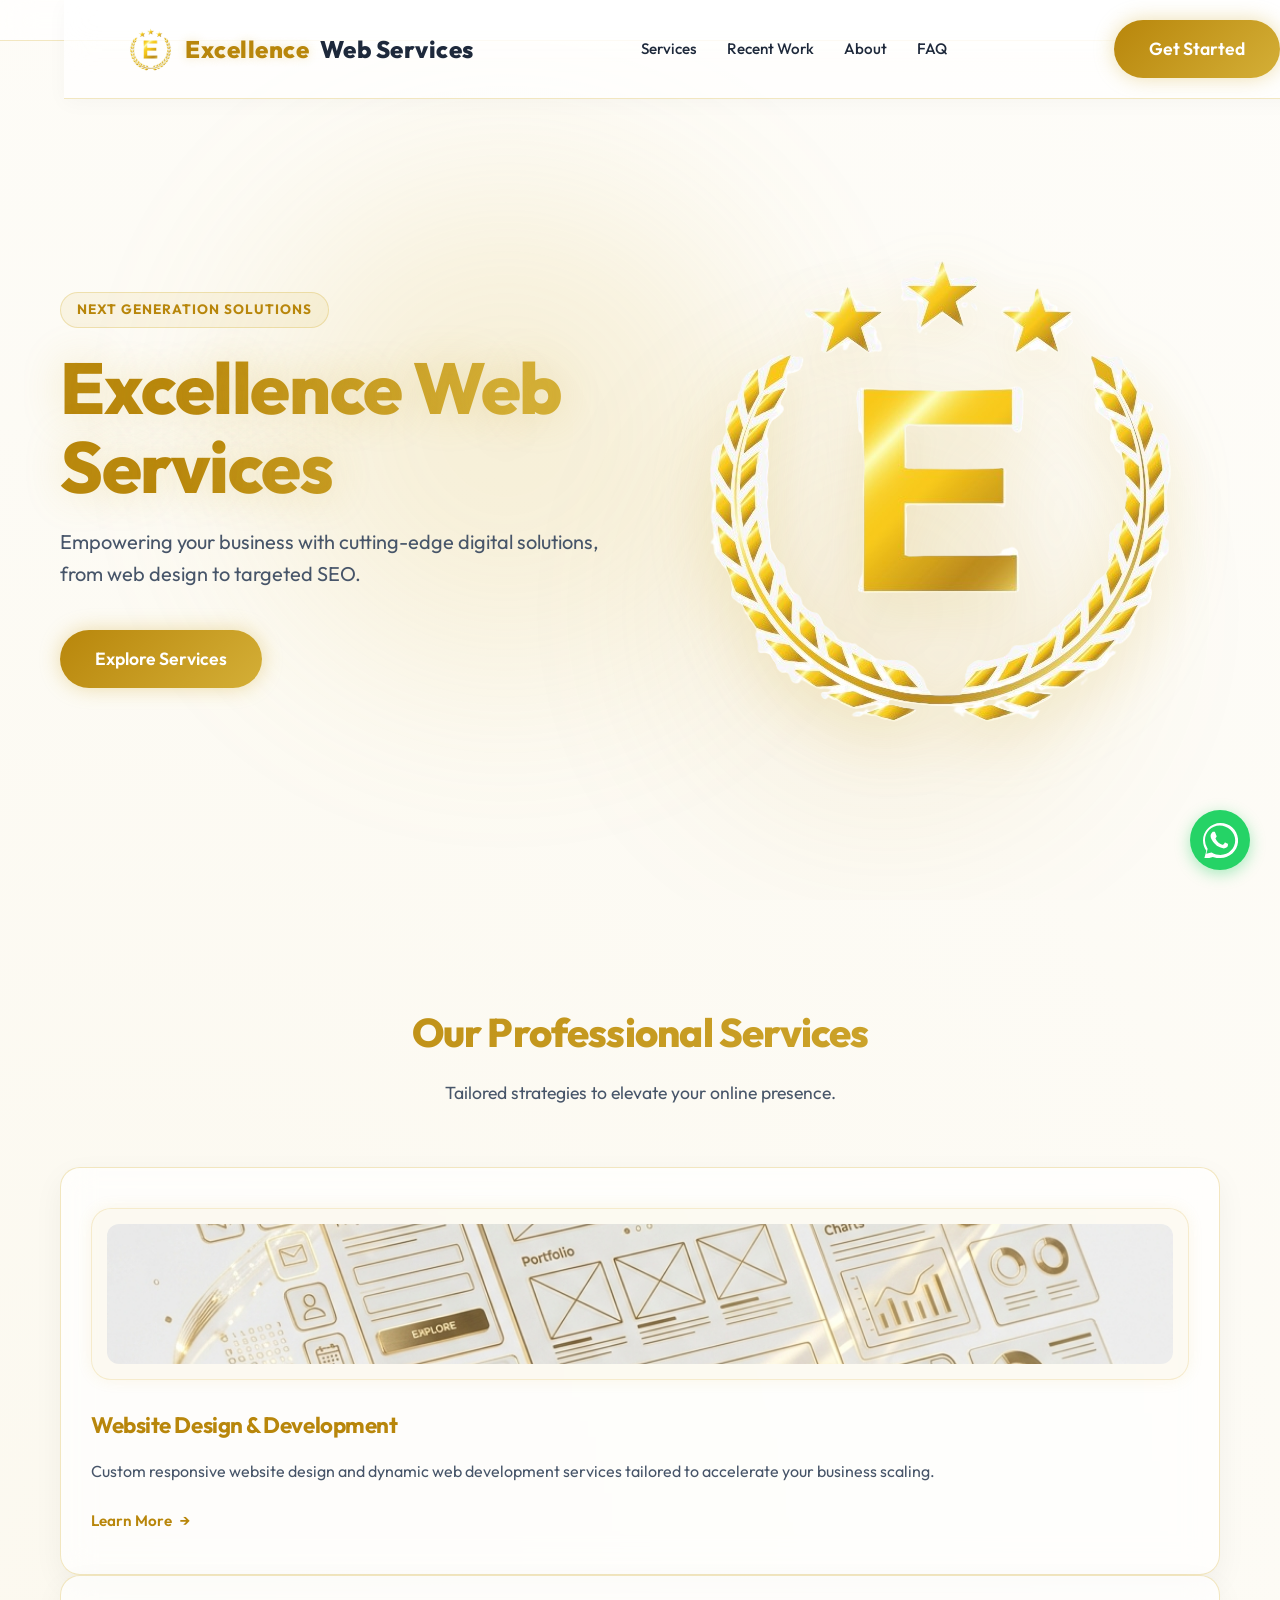
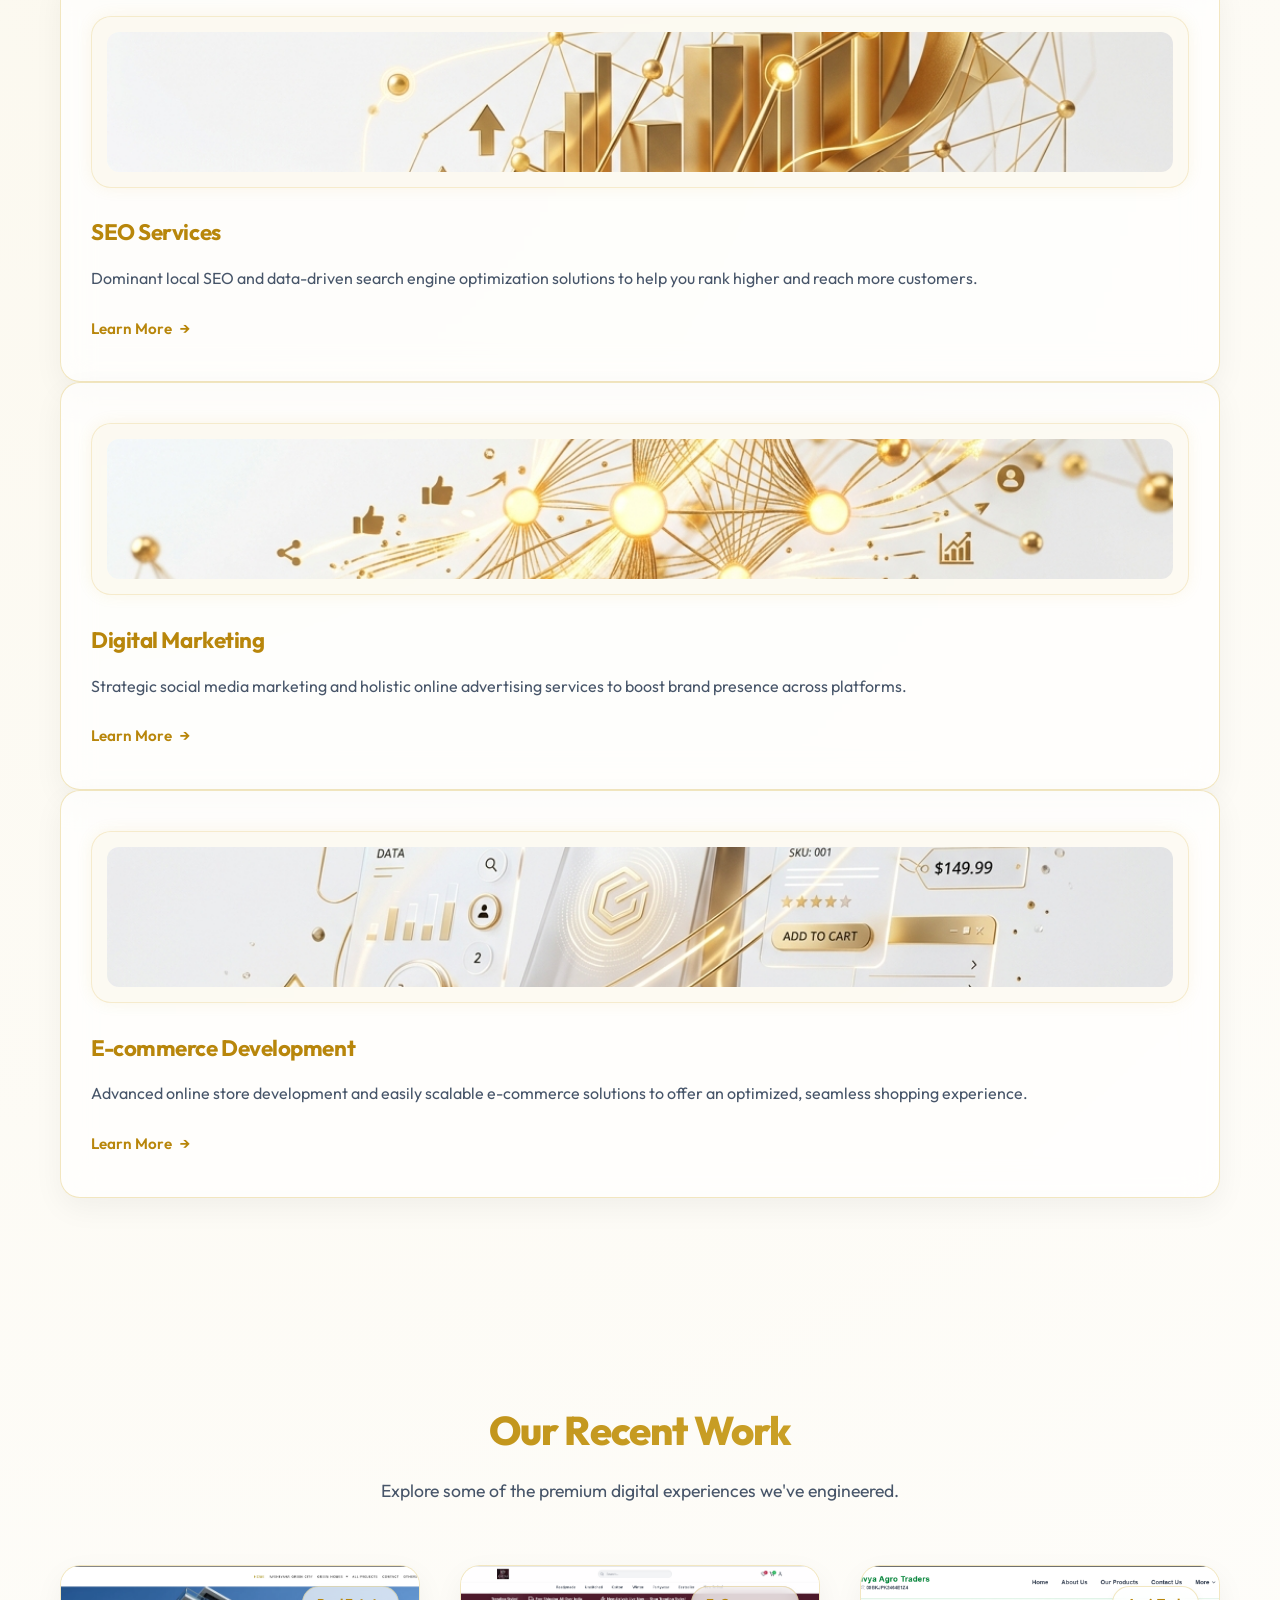
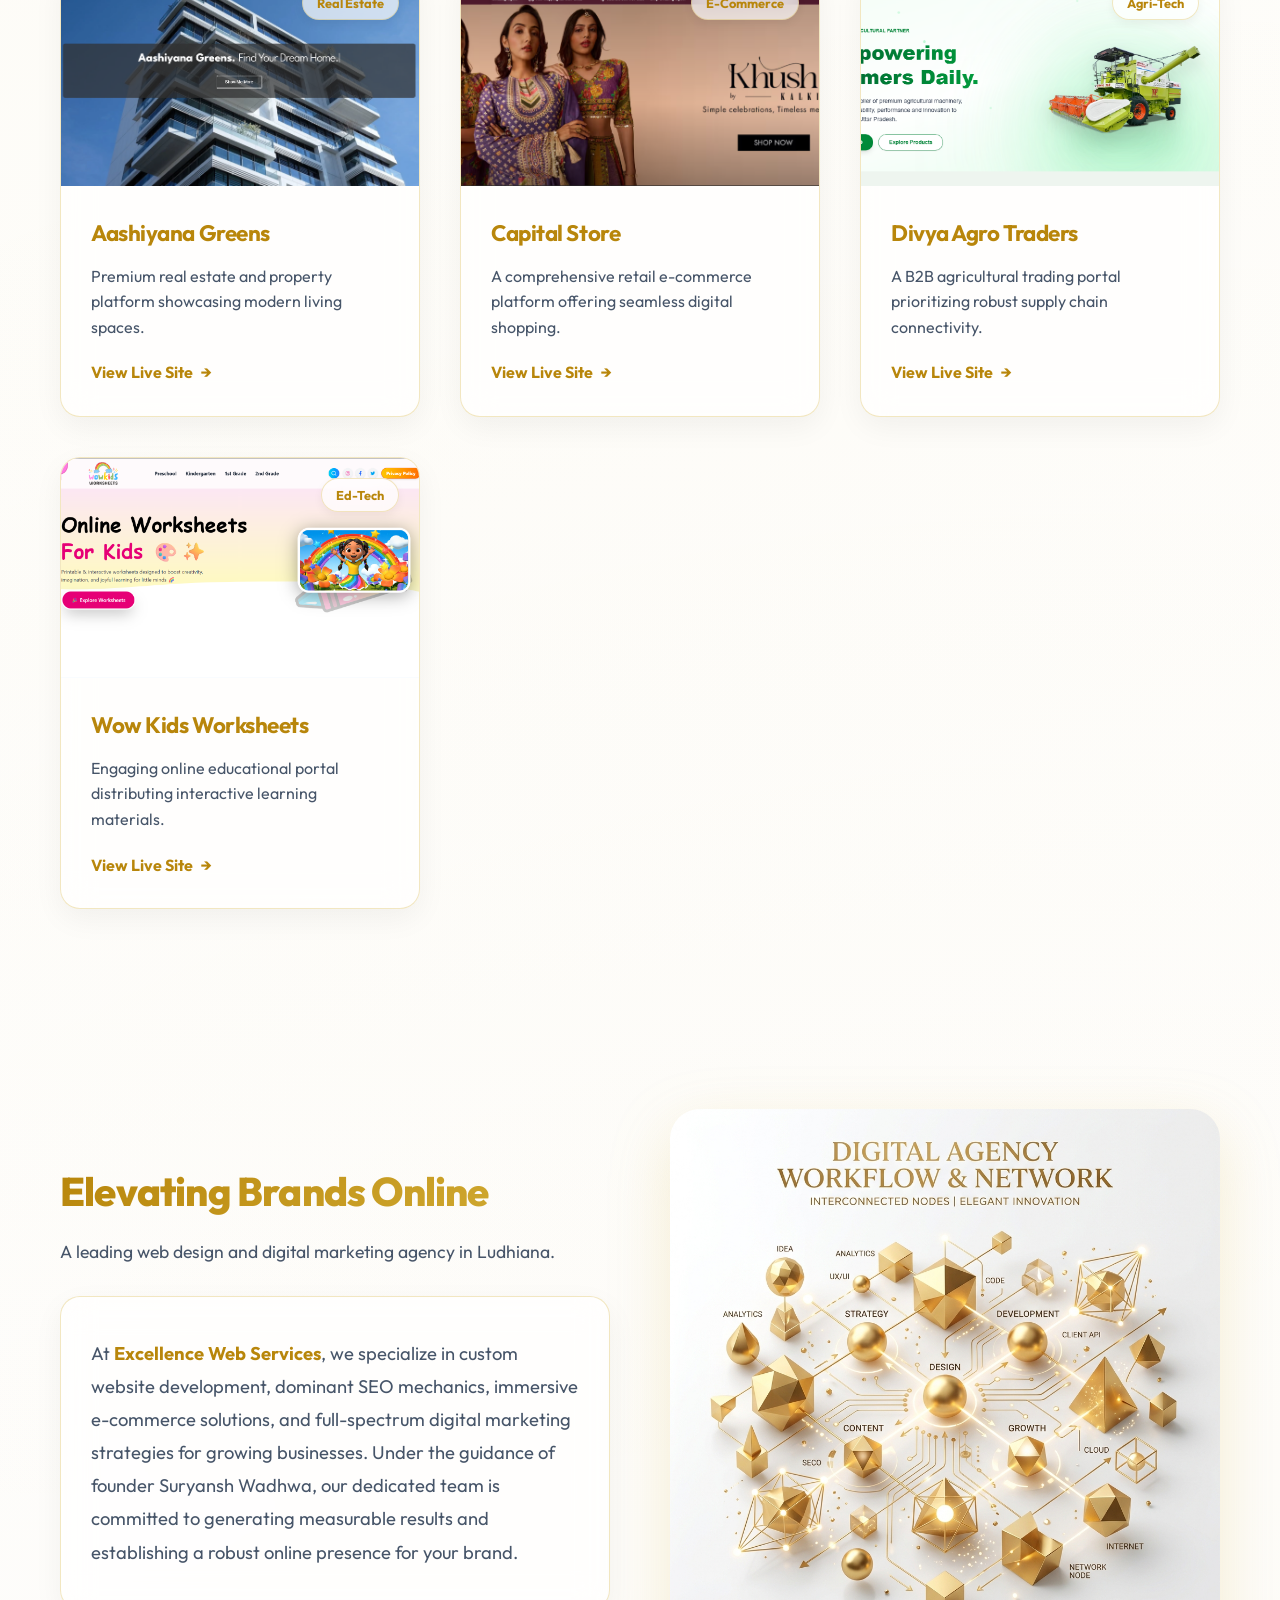
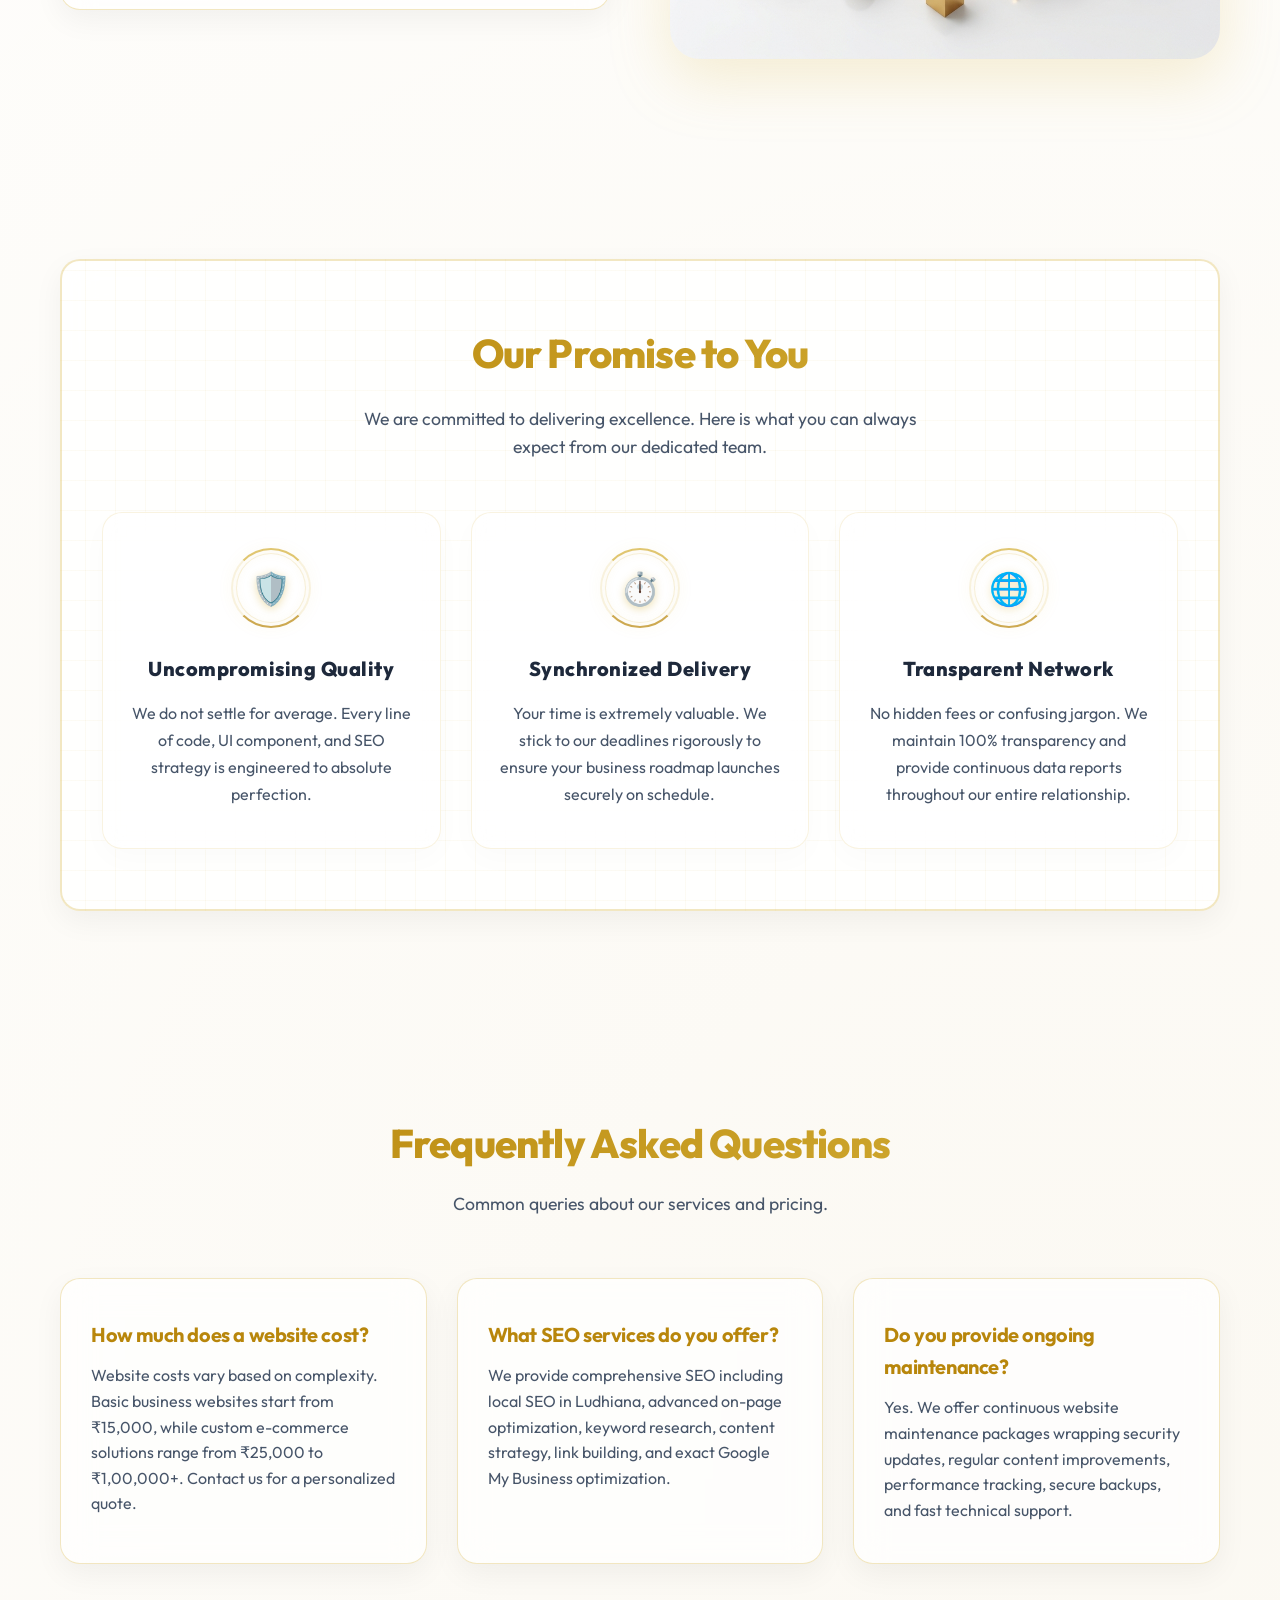
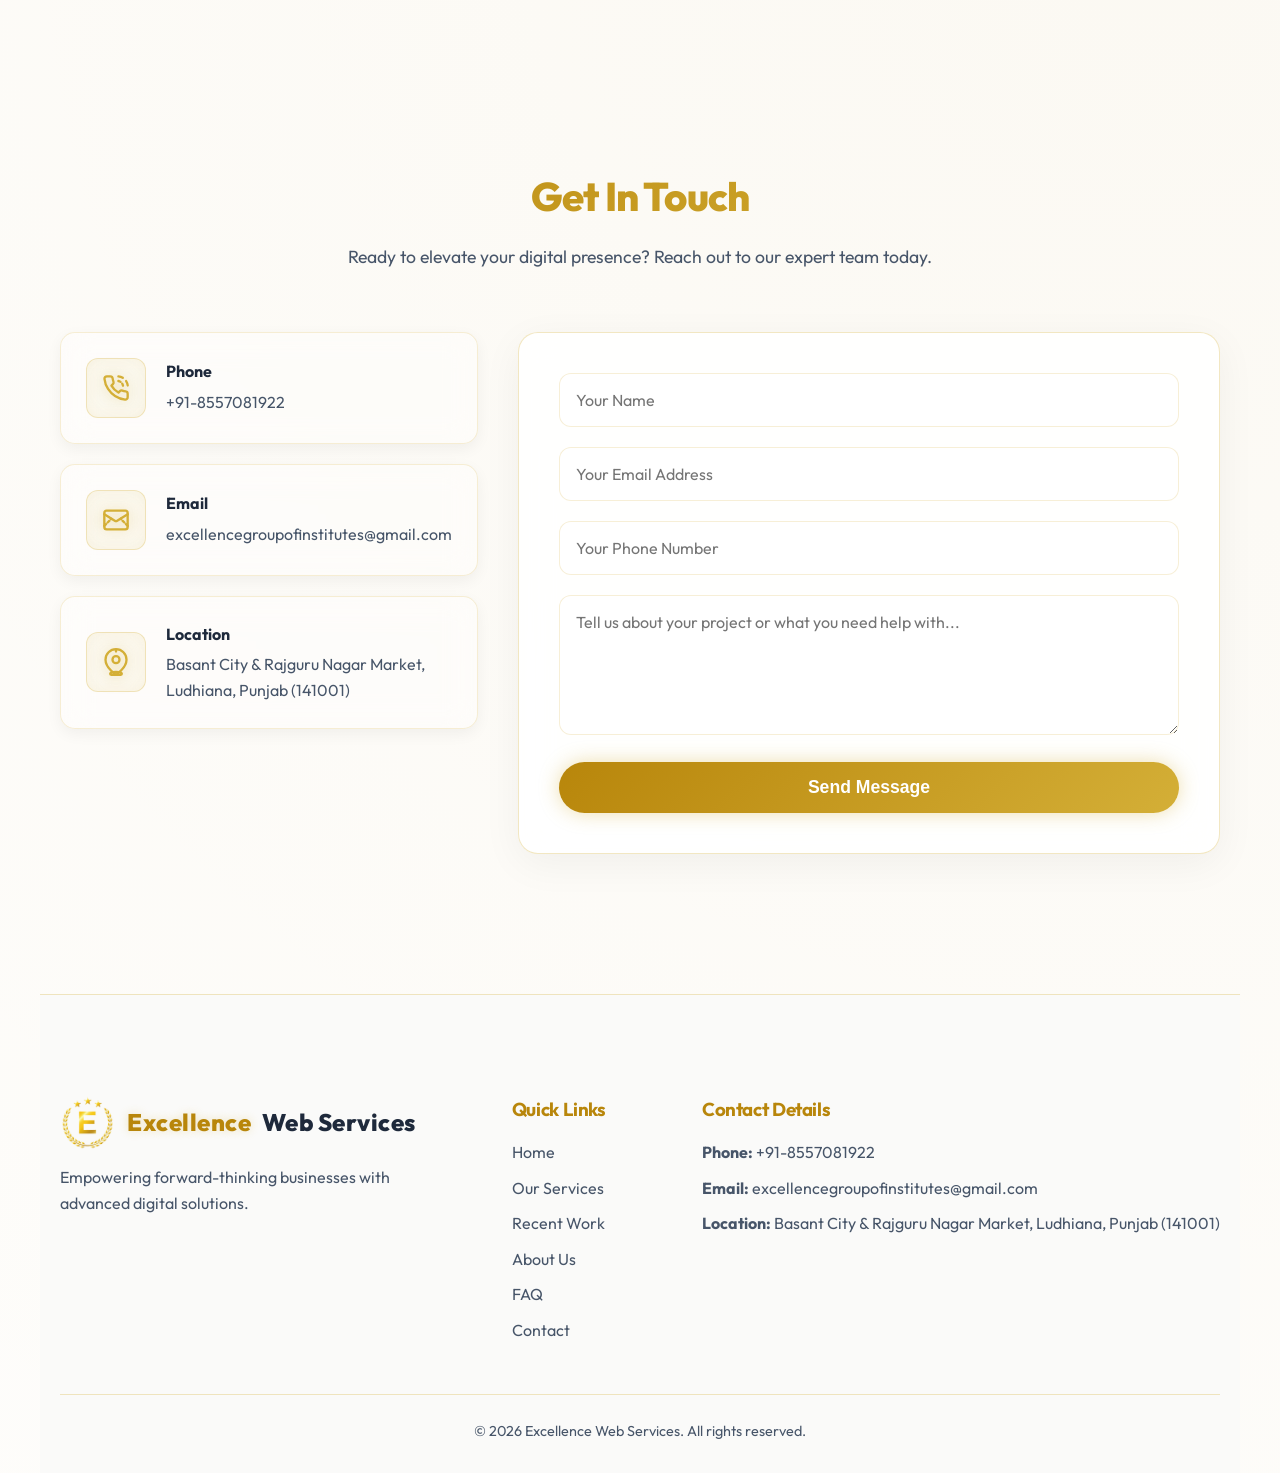
==== index.html @ 9a83e6a7 "Add files via upload" ====
<!DOCTYPE html>
<html lang="en">

<head>
    <meta charset="UTF-8">
    <meta name="viewport" content="width=device-width, initial-scale=1.0">
    <title>Excellence Web Services | Future of Digital Growth</title>
    <link rel="icon" type="image/png" href="assets/Logo.png">
    <meta name="description" content="Custom website design, SEO, and digital marketing services for businesses.">
    <link rel="stylesheet" href="css/style.css">
    <link rel="stylesheet" href="css/futuristics.css">
    <!-- Modern Font: Outfit -->
    <link href="https://fonts.googleapis.com/css2?family=Outfit:wght@300;400;600;800&display=swap" rel="stylesheet">
</head>

<body>

    <nav class="glass-nav">
      <!-- Sticky Navigation -->
    <header class="header glass-nav" id="header">
        <div class="logo">
            <img src="assets/Logo.png" alt="Excellence Web Services Logo" class="logo-img nav-logo-img">
            <span><span class="brand-highlight">Excellence</span> Web Services</span>
        </div>
        <nav class="nav-links" id="navLinks">
            <a href="#services">Services</a>
            <a href="#projects">Recent Work</a>
            <a href="#about">About</a>
            <a href="#faq">FAQ</a>
        </nav>
        <div class="header-actions">
            <a href="#contact" class="primary-btn pulse-glow desktop-only">Get Started</a>
            <div class="hamburger" id="hamburger">
                <span></span>
                <span></span>
                <span></span>
            </div>
        </div>
    </header>
    </nav>

    <header id="home" class="hero-section">
        <div class="hero-container">
            <div class="hero-content">
                <div class="badge">Next Generation Solutions</div>
                <h1 class="reveal-text">Excellence Web Services</h1>
                <p class="hero-subtitle">Empowering your business with cutting-edge digital solutions, from web design
                    to targeted SEO.</p>
                <div class="hero-actions">
                    <a href="#services" class="primary-btn pulse-glow">Explore Services</a>
                </div>
            </div>
            <div class="hero-image-wrapper slide-in-right">
                <!-- Using dynamically generated premium AI graphic matching the gold theme -->
                <img src="assets/Logo.png" alt="Futuristic Tech Web Design" class="floating-img rounded-img hero-img">
            </div>
        </div>
        <div class="hero-visuals">
            <div class="glow-orb main-orb"></div>
            <div class="glow-orb secondary-orb"></div>
        </div>
    </header>

    <main id="services">
        <section class="info-container">
            <div class="section-header">
                <h2 class="section-title">Our Professional Services</h2>
                <p class="section-desc">Tailored strategies to elevate your online presence.</p>
            </div>

            <div class="services-grid" id="services-grid">
                <!-- Service Cards -->
                <div class="service-card glass-panel" onclick="openModal('web')">
                    <div class="card-icon"><img src="assets/service_web.png" class="service-img" alt="Web Design"></div>
                    <h3>Website Design & Development</h3>
                    <p>Custom responsive website design and dynamic web development services tailored to accelerate your
                        business scaling.</p>
                    <a href="javascript:void(0)" class="learn-more">Learn More <span>→</span></a>
                </div>

                <div class="service-card glass-panel" onclick="openModal('seo')">
                    <div class="card-icon"><img src="assets/service_seo.png" class="service-img" alt="SEO Services">
                    </div>
                    <h3>SEO Services</h3>
                    <p>Dominant local SEO and data-driven search engine optimization solutions to help you rank higher
                        and reach more customers.</p>
                    <a href="javascript:void(0)" class="learn-more">Learn More <span>→</span></a>
                </div>

                <div class="service-card glass-panel" onclick="openModal('marketing')">
                    <div class="card-icon"><img src="assets/service_marketing.png" class="service-img"
                            alt="Digital Marketing"></div>
                    <h3>Digital Marketing</h3>
                    <p>Strategic social media marketing and holistic online advertising services to boost brand presence
                        across platforms.</p>
                    <a href="javascript:void(0)" class="learn-more">Learn More <span>→</span></a>
                </div>

                <div class="service-card glass-panel" onclick="openModal('ecommerce')">
                    <div class="card-icon"><img src="assets/service_ecommerce.png" class="service-img"
                            alt="E-Commerce Development"></div>
                    <h3>E-commerce Development</h3>
                    <p>Advanced online store development and easily scalable e-commerce solutions to offer an optimized,
                        seamless shopping experience.</p>
                    <a href="javascript:void(0)" class="learn-more">Learn More <span>→</span></a>
                </div>
            </div>
        </section>
    </main>

    <!-- Projects Section -->
    <section id="projects" class="info-container">
        <div class="section-header">
            <h2 class="section-title">Our Recent Work</h2>
            <p class="section-desc">Explore some of the premium digital experiences we've engineered.</p>
        </div>
        <div class="projects-grid">
            <div class="project-card glass-panel">
                <div class="project-img-wrapper">
                    <img src="assets/Aashiya Greens.png" alt="Aashiyana Greens" class="project-img">
                    <span class="project-tag">Real Estate</span>
                </div>
                <div class="project-info">
                    <h3>Aashiyana Greens</h3>
                    <p>Premium real estate and property platform showcasing modern living spaces.</p>
                    <a href="https://aashiyanagreens.com/" target="_blank" rel="noopener noreferrer"
                        class="project-link">View Live Site <span>→</span></a>
                </div>
            </div>

            <div class="project-card glass-panel">
                <div class="project-img-wrapper">
                    <img src="assets/Capital store.png" alt="Capital Store" class="project-img">
                    <span class="project-tag">E-Commerce</span>
                </div>
                <div class="project-info">
                    <h3>Capital Store</h3>
                    <p>A comprehensive retail e-commerce platform offering seamless digital shopping.</p>
                    <a href="https://www.capitalstorecs.com/" target="_blank" rel="noopener noreferrer"
                        class="project-link">View Live Site <span>→</span></a>
                </div>
            </div>

            <div class="project-card glass-panel">
                <div class="project-img-wrapper">
                    <img src="assets/Divya Agro Traders.png" alt="Divya Agro Traders" class="project-img">
                    <span class="project-tag">Agri-Tech</span>
                </div>
                <div class="project-info">
                    <h3>Divya Agro Traders</h3>
                    <p>A B2B agricultural trading portal prioritizing robust supply chain connectivity.</p>
                    <a href="https://www.divyaagrotraders.com/" target="_blank" rel="noopener noreferrer"
                        class="project-link">View Live Site <span>→</span></a>
                </div>
            </div>

            <div class="project-card glass-panel">
                <div class="project-img-wrapper">
                    <img src="assets/Wow kids Worksheets.png" alt="Wow Kids Worksheets" class="project-img">
                    <span class="project-tag">Ed-Tech</span>
                </div>
                <div class="project-info">
                    <h3>Wow Kids Worksheets</h3>
                    <p>Engaging online educational portal distributing interactive learning materials.</p>
                    <a href="https://www.wowkidsworksheets.in/" target="_blank" rel="noopener noreferrer"
                        class="project-link">View Live Site <span>→</span></a>
                </div>
            </div>
        </div>
    </section>

    <!-- Why Choose Us / About -->
    <section id="about" class="info-container split-section">
        <div class="split-content slide-in-left">
            <div class="section-header align-left">
                <h2 class="section-title">Elevating Brands Online</h2>
                <p class="section-desc">A leading web design and digital marketing agency in Ludhiana.</p>
            </div>
            <div class="about-content glass-panel align-left">
                <p>At <strong>Excellence Web Services</strong>, we specialize in custom website development, dominant
                    SEO mechanics, immersive e-commerce solutions, and full-spectrum digital marketing strategies for
                    growing businesses. Under the guidance of founder Suryansh Wadhwa, our dedicated team is committed
                    to generating measurable results and establishing a robust online presence for your brand.</p>
            </div>
        </div>
        <div class="split-image-wrapper slide-in-right">
            <img src="assets/about_gold_abstract.png" alt="Digital Agency Workflow"
                class="floating-img rounded-img about-img">
        </div>
    </section>

    <!-- Our Promise Section -->
    <section id="promise" class="info-container promise-section" style="text-align: center;">
        <div class="glass-panel tech-grid-bg"
            style="padding: 60px 40px; position: relative; overflow: hidden; border-width: 2px;">
            <!-- Decorative futuristic orbs -->
            <div class="glow-orb"
                style="top: -50px; left: -50px; width: 200px; height: 200px; opacity: 0.15; filter: blur(40px);"></div>
            <div class="glow-orb"
                style="bottom: -50px; right: -50px; width: 200px; height: 200px; opacity: 0.15; filter: blur(40px);">
            </div>

            <h2 class="section-title" style="margin-bottom: 20px; position: relative; z-index: 2;">Our Promise to You
            </h2>
            <p class="section-desc" style="margin: 0 auto 50px; position: relative; z-index: 2;">We are committed to
                delivering excellence. Here is what you can always expect from our dedicated team.</p>

            <div class="promise-grid" style="position: relative; z-index: 2;">
                <div class="promise-item futuristic-card">
                    <div class="promise-icon-wrapper">
                        <div class="promise-icon">🛡️</div>
                    </div>
                    <h4>Uncompromising Quality</h4>
                    <p>We do not settle for average. Every line of code, UI component, and SEO strategy is engineered to
                        absolute perfection.</p>
                </div>
                <div class="promise-item futuristic-card">
                    <div class="promise-icon-wrapper">
                        <div class="promise-icon">⏱️</div>
                    </div>
                    <h4>Synchronized Delivery</h4>
                    <p>Your time is extremely valuable. We stick to our deadlines rigorously to ensure your business
                        roadmap launches securely on schedule.</p>
                </div>
                <div class="promise-item futuristic-card">
                    <div class="promise-icon-wrapper">
                        <div class="promise-icon">🌐</div>
                    </div>
                    <h4>Transparent Network</h4>
                    <p>No hidden fees or confusing jargon. We maintain 100% transparency and provide continuous data
                        reports throughout our entire relationship.</p>
                </div>
            </div>
        </div>
    </section>

    <!-- FAQ Section -->
    <section id="faq" class="info-container">
        <div class="section-header">
            <h2 class="section-title">Frequently Asked Questions</h2>
            <p class="section-desc">Common queries about our services and pricing.</p>
        </div>
        <div class="faq-grid">
            <div class="faq-card glass-panel">
                <h3>How much does a website cost?</h3>
                <p>Website costs vary based on complexity. Basic business websites start from ₹15,000, while custom
                    e-commerce solutions range from ₹25,000 to ₹1,00,000+. Contact us for a personalized quote.</p>
            </div>
            <div class="faq-card glass-panel">
                <h3>What SEO services do you offer?</h3>
                <p>We provide comprehensive SEO including local SEO in Ludhiana, advanced on-page optimization, keyword
                    research, content strategy, link building, and exact Google My Business optimization.</p>
            </div>
            <div class="faq-card glass-panel">
                <h3>Do you provide ongoing maintenance?</h3>
                <p>Yes. We offer continuous website maintenance packages wrapping security updates, regular content
                    improvements, performance tracking, secure backups, and fast technical support.</p>
            </div>
        </div>
    </section>

    <!-- Dedicated Contact Section -->
    <section id="contact" class="info-container">
        <div class="section-header">
            <h2 class="section-title">Get In Touch</h2>
            <p class="section-desc">Ready to elevate your digital presence? Reach out to our expert team today.</p>
        </div>

        <div class="contact-wrapper">
            <div class="contact-info-cards slide-in-left">
                <div class="contact-info-card futuristic-contact-card">
                    <div class="contact-icon-wrapper">
                        <svg viewBox="0 0 24 24" fill="none" stroke="#d4af37" stroke-width="2" stroke-linecap="round"
                            stroke-linejoin="round" class="tech-icon">
                            <path
                                d="M22 16.92v3a2 2 0 0 1-2.18 2 19.79 19.79 0 0 1-8.63-3.07 19.5 19.5 0 0 1-6-6 19.79 19.79 0 0 1-3.07-8.67A2 2 0 0 1 4.11 2h3a2 2 0 0 1 2 1.72 12.84 12.84 0 0 0 .7 2.81 2 2 0 0 1-.45 2.11L8.09 9.91a16 16 0 0 0 6 6l1.27-1.27a2 2 0 0 1 2.11-.45 12.84 12.84 0 0 0 2.81.7A2 2 0 0 1 22 16.92z">
                            </path>
                            <path class="tech-pulse" d="M14.05 2a9 9 0 0 1 8 7.94" stroke-dasharray="4 4" />
                            <path class="tech-pulse" d="M14.05 6A5 5 0 0 1 18 10" stroke-dasharray="2 2" />
                        </svg>
                    </div>
                    <div>
                        <h4 style="margin: 0 0 5px; color: var(--text-main);">Phone</h4>
                        <p style="margin: 0; color: var(--text-muted);">+91-8557081922</p>
                    </div>
                </div>
                <div class="contact-info-card futuristic-contact-card">
                    <div class="contact-icon-wrapper">
                        <svg viewBox="0 0 24 24" fill="none" stroke="#d4af37" stroke-width="2" stroke-linecap="round"
                            stroke-linejoin="round" class="tech-icon">
                            <rect x="2" y="4" width="20" height="16" rx="2" ry="2"></rect>
                            <path d="m22 7-8.97 5.7a1.94 1.94 0 0 1-2.06 0L2 7"></path>
                            <path class="tech-pulse" d="M2 17l6-6" stroke-dasharray="2 2" />
                            <path class="tech-pulse" d="M22 17l-6-6" stroke-dasharray="2 2" />
                        </svg>
                    </div>
                    <div>
                        <h4 style="margin: 0 0 5px; color: var(--text-main);">Email</h4>
                        <p style="margin: 0; color: var(--text-muted);">excellencegroupofinstitutes@gmail.com</p>
                    </div>
                </div>
                <div class="contact-info-card futuristic-contact-card">
                    <div class="contact-icon-wrapper">
                        <svg viewBox="0 0 24 24" fill="none" stroke="#d4af37" stroke-width="2" stroke-linecap="round"
                            stroke-linejoin="round" class="tech-icon">
                            <path d="M21 10c0 7-9 13-9 13s-9-6-9-13a9 9 0 0 1 18 0z"></path>
                            <circle cx="12" cy="10" r="3"></circle>
                            <path class="tech-pulse" d="M12 2v2" stroke-dasharray="1 2" />
                            <ellipse cx="12" cy="22" rx="5" ry="1.5" class="tech-pulse" />
                        </svg>
                    </div>
                    <div>
                        <h4 style="margin: 0 0 5px; color: var(--text-main);">Location</h4>
                        <p style="margin: 0; color: var(--text-muted);">Basant City & Rajguru Nagar Market,<br>Ludhiana,
                            Punjab (141001)</p>
                    </div>
                </div>
            </div>

            <div class="contact-form-container glass-panel slide-in-right">
                <form action="#" method="POST"
                    onsubmit="event.preventDefault(); alert('This is a prototype form. In production, we will connect this to your preferred email SMTP server!');">
                    <div class="form-group">
                        <input type="text" placeholder="Your Name" required>
                    </div>
                    <div class="form-group">
                        <input type="email" placeholder="Your Email Address" required>
                    </div>
                    <div class="form-group">
                        <input type="tel" placeholder="Your Phone Number">
                    </div>
                    <div class="form-group">
                        <textarea placeholder="Tell us about your project or what you need help with..."
                            required></textarea>
                    </div>
                    <button type="submit" class="primary-btn submit-btn pulse-glow" style="width: 100%;">Send
                        Message</button>
                </form>
            </div>
        </div>
    </section>

    <!-- Footer -->
    <footer id="footer" class="footer-section info-container">
        <div class="footer-content">
            <div class="footer-brand">
                <div class="logo">
                    <img src="assets/Logo.png" alt="Excellence Web Services Logo" class="footer-logo-img">
                    <span><span class="brand-highlight">Excellence</span> Web Services</span>
                </div>
                <p>Empowering forward-thinking businesses with advanced digital solutions.</p>
            </div>

            <div class="footer-links">
                <h3>Quick Links</h3>
                <ul>
                    <li><a href="#home">Home</a></li>
                    <li><a href="#services">Our Services</a></li>
                    <li><a href="#projects">Recent Work</a></li>
                    <li><a href="#about">About Us</a></li>
                    <li><a href="#faq">FAQ</a></li>
                    <li><a href="#contact">Contact</a></li>
                </ul>
            </div>

            <div class="footer-contact">
                <h3>Contact Details</h3>
                <p><strong>Phone:</strong> +91-8557081922</p>
                <p><strong>Email:</strong> excellencegroupofinstitutes@gmail.com</p>
                <p><strong>Location:</strong> Basant City & Rajguru Nagar Market, Ludhiana, Punjab (141001)</p>
            </div>
        </div>
        <div class="footer-bottom">
            <p>&copy; 2026 Excellence Web Services. All rights reserved.</p>
        </div>
    </footer>

    <!-- Interactive Modal -->
    <div id="serviceModal" class="modal-overlay">
        <div class="modal-content glass-panel">
            <button class="close-btn" onclick="closeModal()">&times;</button>
            <div class="modal-icon" id="modalIcon">💻</div>
            <h3 id="modalTitle">Service Title</h3>
            <p id="modalDesc">Detailed description goes here...</p>
            <a href="#contact" class="primary-btn pulse-glow" style="margin-top: 20px" onclick="closeModal()">Get a
                Quote</a>
        </div>
    </div>

    <!-- WhatsApp Floating Button -->
    <a href="https://wa.me/918557081922?text=Hello%20Excellence%20Web%20Services!" class="whatsapp-float"
        target="_blank" rel="noopener noreferrer">
        <svg viewBox="0 0 24 24" class="wa-icon" xmlns="http://www.w3.org/2000/svg" fill="currentColor">
            <path
                d="M12.031 0C5.383 0 0 5.383 0 12.031c0 2.651.854 5.111 2.302 7.042l-1.6 5.86 6.002-1.574A11.968 11.968 0 0012.031 24c6.648 0 12.031-5.383 12.031-12.031S18.679 0 12.031 0zm0 22.016c-2.158 0-4.148-.568-5.83-1.542l-.418-.248-3.486.914.932-3.4-.273-.434a9.96 9.96 0 01-1.608-5.467c0-5.545 4.512-10.057 10.057-10.057S22.088 6.293 22.088 11.838s-4.512 10.057-10.057 10.057zm5.518-7.553c-.302-.152-1.792-.884-2.072-.986-.279-.1-.482-.152-.685.152-.203.304-.784.986-.961 1.188-.178.203-.355.228-.657.076-2.12-.907-3.626-2.046-4.542-4.113-.152-.304.152-.456.304-.761.05-.1.152-.25.228-.38a1.64 1.64 0 00.127-.253c.101-.203.05-.38-.025-.532-.076-.152-.685-1.648-.938-2.257-.245-.595-.494-.515-.685-.525-.178-.008-.381-.01-.584-.01s-.532.076-.811.38c-.28.304-1.066 1.04-1.066 2.535s1.092 2.94 1.243 3.143c.152.203 2.144 3.275 5.19 4.593 1.954.845 2.766.786 3.273.66.568-.142 1.792-.733 2.045-1.443.254-.71.254-1.318.178-1.442-.076-.126-.28-.202-.583-.354z" />
        </svg>
    </a>

    <script src="js/main.js"></script>
    <script src="js/animation.js"></script>
</body>

</html>
---- css/style.css ----
:root {
    /* Excellence Web Services Light Gold Theme */
    --primary-bg: #ffffff; /* Pure white background */
    --brand-blue: #1e293b; /* Dark slate for high contrast */
    --accent-color: #d4af37; /* Premium Gold */
    --secondary-accent: #b8860b; /* Deep Gold */
    
    --text-main: #1e293b; /* Dark slate text for readability */
    --text-muted: #475569; /* Slate gray */
    
    --glass-bg: rgba(255, 255, 255, 0.7); /* Light glass */
    --glass-border: rgba(212, 175, 55, 0.3); /* Gold tint border */
    
    --glow-shadow: 0 0 20px rgba(212, 175, 55, 0.4);
}

* {
    margin: 0;
    padding: 0;
    box-sizing: border-box;
}

body {
    font-family: 'Outfit', sans-serif;
    background-color: var(--primary-bg);
    color: var(--text-main);
    line-height: 1.6;
    overflow-x: hidden;
    scroll-behavior: smooth;
    background-image: radial-gradient(circle at 10% 20%, rgba(212, 175, 55, 0.08) 0%, transparent 50%),
                      radial-gradient(circle at 90% 80%, rgba(184, 134, 11, 0.05) 0%, transparent 50%);
}

.info-container {
    max-width: 1200px;
    margin: 0 auto;
    padding: 100px 20px;
}

.section-header {
    text-align: center;
    margin-bottom: 60px;
}

.section-title {
    font-size: 2.5rem;
    font-weight: 800;
    /* Head fonts matching the gold */
    background: linear-gradient(135deg, var(--secondary-accent) 0%, var(--accent-color) 100%);
    background-clip: text;
    -webkit-background-clip: text;
    -webkit-text-fill-color: transparent;
    margin-bottom: 15px;
}

.section-desc {
    color: var(--text-muted);
    font-size: 1.1rem;
    max-width: 600px;
    margin: 0 auto;
}

/* Typography Enhancements */
h1, h2, h3 {
    letter-spacing: -0.02em;
}

p {
    color: var(--text-muted);
}

/* Additional Sections Layout */
.about-content {
    text-align: center;
    font-size: 1.15rem;
    padding: 60px 40px;
    line-height: 1.8;
}

.about-content strong {
    color: var(--secondary-accent);
}

.faq-grid {
    display: grid;
    grid-template-columns: repeat(auto-fit, minmax(300px, 1fr));
    gap: 30px;
}

.faq-card h3 {
    font-size: 1.25rem;
    color: var(--secondary-accent);
    margin-bottom: 12px;
}

/* Footer Alignment */
.footer-section {
    background: #fafaf9; /* Warm off-white */
    border-top: 1px solid var(--glass-border);
    margin-top: 40px;
    padding-bottom: 30px;
}

.footer-content {
    display: flex;
    justify-content: space-between;
    flex-wrap: wrap;
    gap: 40px;
    margin-bottom: 40px;
}

.footer-brand p {
    margin-top: 15px;
    max-width: 350px;
}

.footer-links h3,
.footer-contact h3 {
    color: var(--secondary-accent);
    margin-bottom: 15px;
}

.footer-links ul {
    list-style: none;
}

.footer-links li {
    margin-bottom: 10px;
}

.footer-links a {
    color: var(--text-muted);
    text-decoration: none;
    transition: color 0.3s cubic-bezier(0.2, 0.8, 0.2, 1);
}

.footer-links a:hover {
    color: var(--accent-color);
}

.footer-contact p {
    margin-bottom: 10px;
}

.footer-bottom {
    text-align: center;
    padding-top: 25px;
    border-top: 1px solid var(--glass-border);
    color: var(--text-muted);
    font-size: 0.9rem;
}

/* Split Layout for Sections with Images */
.split-section {
    display: flex;
    align-items: center;
    justify-content: space-between;
    gap: 60px;
}

@media (max-width: 900px) {
    .split-section {
        flex-direction: column;
    }
}

.split-content {
    flex: 1;
    max-width: 600px;
}

.align-left {
    text-align: left !important;
}

.section-header.align-left {
    margin-bottom: 30px;
}

.section-header.align-left .section-desc {
    margin-left: 0;
}

/* Mobile Responsiveness & Hamburger Menu */
.header-actions {
    display: flex;
    align-items: center;
    gap: 15px;
}

.hamburger {
    display: none;
    flex-direction: column;
    justify-content: space-around;
    width: 32px;
    height: 25px;
    cursor: pointer;
    z-index: 2000;
}

.hamburger span {
    width: 100%;
    height: 3px;
    background-color: var(--brand-blue);
    border-radius: 2px;
    transition: all 0.3s cubic-bezier(0.2, 0.8, 0.2, 1);
    transform-origin: 1px;
}

.hamburger.toggle span:nth-child(1) { transform: rotate(45deg); width: 33px; }
.hamburger.toggle span:nth-child(2) { opacity: 0; }
.hamburger.toggle span:nth-child(3) { transform: rotate(-45deg); width: 33px; }

@media screen and (max-width: 900px) {
    .hamburger { display: flex; }
    .desktop-only { display: none !important; }
    
    .nav-links {
        position: fixed;
        right: -100%;
        top: 80px;
        background: rgba(255, 255, 255, 0.98);
        backdrop-filter: blur(20px);
        -webkit-backdrop-filter: blur(20px);
        width: 100%;
        flex-direction: column;
        align-items: center;
        padding: 30px 0;
        gap: 25px;
        box-shadow: 0 10px 30px rgba(0,0,0,0.1);
        transition: right 0.4s ease-in-out;
        border-top: 1px solid var(--glass-border);
    }
    
    .nav-links.nav-active { right: 0; }
    
    /* Device scaling */
    .info-container { padding: 60px 20px; }
    .hero-section { min-height: auto; padding: 130px 20px 60px; }
    
    .hero-content h1 { font-size: 2.8rem; }
    .section-title { font-size: 2.2rem; }
    
    .logo { font-size: 1.25rem; }
    .nav-logo-img { height: 35px; }
    
    .split-section { flex-direction: column; text-align: center; }
    .section-header.align-left { text-align: center !important; }
    .section-header.align-left .section-desc { margin: 0 auto; }
    
    .footer-content { flex-direction: column; text-align: center; gap: 30px; }
    .footer-brand p { margin: 15px auto 0; }
}

@media screen and (max-width: 480px) {
    .hero-content h1 { font-size: 2.2rem; }
    .section-title { font-size: 1.8rem; }
    .glass-nav { padding: 15px 5%; }
}
---- css/futuristics.css ----
/* Glassmorphism Effect */
.glass-nav {
    display: flex;
    justify-content: space-between;
    align-items: center;
    padding: 20px 5%;
    background: var(--glass-bg);
    backdrop-filter: blur(16px);
    -webkit-backdrop-filter: blur(16px);
    border-bottom: 1px solid var(--glass-border);
    position: fixed;
    width: 100%;
    top: 0;
    z-index: 1000;
    transition: all 0.4s ease;
    box-shadow: 0 4px 20px rgba(0, 0, 0, 0.03);
}

.logo {
    font-size: 1.5rem;
    font-weight: 800;
    color: var(--text-main);
    letter-spacing: 0.5px;
    display: flex;
    align-items: center;
}

.nav-logo-img {
    height: 45px;
    width: auto;
    margin-right: 12px;
    object-fit: contain;
    transition: transform 0.3s;
}

.logo:hover .nav-logo-img {
    transform: scale(1.05);
}

.footer-logo-img {
    height: 55px;
    width: auto;
    margin-right: 12px;
    object-fit: contain;
}

.brand-highlight {
    color: var(--secondary-accent);
    margin-right: 6px;
    /* Soft gold shadow */
    text-shadow: 0 0 10px rgba(212, 175, 55, 0.3);
}

.nav-links {
    list-style: none;
    display: flex;
    align-items: center;
    gap: 30px;
}

.nav-links a:not(.cta-btn) {
    color: var(--text-main);
    text-decoration: none;
    font-weight: 500;
    font-size: 0.95rem;
    transition: color 0.3s ease;
    position: relative;
}

.nav-links a:not(.cta-btn)::after {
    content: '';
    position: absolute;
    bottom: -5px;
    left: 0;
    width: 0%;
    height: 2px;
    background: var(--accent-color);
    transition: width 0.3s ease;
    box-shadow: 0 0 8px var(--accent-color);
}

.nav-links a:not(.cta-btn):hover {
    color: var(--secondary-accent);
}

.nav-links a:not(.cta-btn):hover::after {
    width: 100%;
}

/* Futuristic Buttons */
.cta-btn {
    padding: 10px 24px;
    background: transparent;
    border: 1px solid var(--accent-color);
    color: var(--secondary-accent);
    text-decoration: none;
    border-radius: 30px;
    font-weight: 600;
    transition: all 0.3s ease;
    position: relative;
    overflow: hidden;
}

.cta-btn:hover {
    background: rgba(212, 175, 55, 0.1);
    box-shadow: 0 0 15px rgba(212, 175, 55, 0.3), inset 0 0 10px rgba(212, 175, 55, 0.2);
}

.primary-btn {
    display: inline-block;
    padding: 15px 35px;
    background: linear-gradient(135deg, var(--secondary-accent) 0%, var(--accent-color) 100%);
    color: #fff;
    text-decoration: none;
    border-radius: 40px;
    font-weight: 600;
    font-size: 1.1rem;
    border: none;
    box-shadow: var(--glow-shadow);
    transition: transform 0.3s ease, box-shadow 0.3s ease;
    position: relative;
    z-index: 1;
}

.primary-btn::before {
    content: "";
    position: absolute;
    top: 0; left: 0; right: 0; bottom: 0;
    border-radius: 40px;
    background: linear-gradient(135deg, var(--accent-color) 0%, var(--secondary-accent) 100%);
    z-index: -1;
    opacity: 0;
    transition: opacity 0.3s ease;
}

.primary-btn:hover {
    transform: translateY(-3px);
    box-shadow: 0 10px 30px rgba(212, 175, 55, 0.4);
    color: #fff;
}

.primary-btn:hover::before {
    opacity: 1;
}

/* Initial state for JS reveal */
.info-container,
.hero-content,
.service-card,
.faq-card,
.about-content {
    opacity: 0;
    transform: translateY(30px);
    transition: all 0.8s cubic-bezier(0.2, 0.8, 0.2, 1);
}

.active {
    opacity: 1 !important;
    transform: translateY(0) !important;
}

/* Hero Section Enhancements */
.hero-section {
    min-height: 100vh;
    display: flex;
    align-items: center;
    justify-content: center;
    position: relative;
    padding-top: 80px;
}

.hero-container {
    max-width: 1200px;
    width: 100%;
    margin: 0 auto;
    padding: 20px;
    display: flex;
    align-items: center;
    justify-content: space-between;
    gap: 40px;
    z-index: 2;
}

@media (max-width: 900px) {
    .hero-container {
        flex-direction: column;
        text-align: center;
    }
}

.hero-content {
    flex: 1;
    padding: 20px 0;
    max-width: 600px;
    text-align: left;
}

.badge {
    display: inline-block;
    padding: 6px 16px;
    background: rgba(212, 175, 55, 0.1);
    border: 1px solid rgba(212, 175, 55, 0.3);
    border-radius: 50px;
    color: var(--secondary-accent);
    font-size: 0.85rem;
    font-weight: 700;
    margin-bottom: 20px;
    letter-spacing: 1px;
    text-transform: uppercase;
}

.reveal-text {
    font-size: 4.5rem;
    font-weight: 800;
    line-height: 1.1;
    margin-bottom: 20px;
    background: linear-gradient(to right, var(--secondary-accent) 20%, var(--accent-color) 80%);
    background-clip: text;
    -webkit-background-clip: text;
    -webkit-text-fill-color: transparent;
    text-shadow: 0 0 40px rgba(212, 175, 55, 0.25);
}

.hero-subtitle {
    font-size: 1.25rem;
    max-width: 600px;
    margin: 0 0 40px 0;
    color: var(--text-muted);
}

/* Imagery & Floating Animations */
.hero-image-wrapper, .split-image-wrapper {
    flex: 1;
    display: flex;
    justify-content: center;
    align-items: center;
    position: relative;
    z-index: 2;
}

.floating-img {
    max-width: 100%;
    height: auto;
    animation: float-img 6s ease-in-out infinite;
    filter: drop-shadow(0 20px 30px rgba(212, 175, 55, 0.2));
}

.rounded-img {
    border-radius: 30px;
}

@keyframes float-img {
    0% { transform: translateY(0px); }
    50% { transform: translateY(-15px); }
    100% { transform: translateY(0px); }
}

/* Orbs and backgrounds */
.hero-visuals {
    position: absolute;
    top: 0;
    left: 0;
    width: 100%;
    height: 100%;
    z-index: 0;
    overflow: hidden;
    pointer-events: none;
}

.glow-orb {
    position: absolute;
    border-radius: 50%;
    filter: blur(100px);
    animation: drift 10s infinite alternate ease-in-out;
}

.main-orb {
    width: 500px;
    height: 500px;
    background: var(--accent-color);
    opacity: 0.15;
    top: 20%;
    left: 20%;
}

.secondary-orb {
    width: 400px;
    height: 400px;
    background: var(--secondary-accent);
    opacity: 0.1;
    bottom: 10%;
    right: 15%;
    animation-direction: alternate-reverse;
    animation-duration: 15s;
}

@keyframes drift {
    0% { transform: translate(0, 0) scale(1); }
    100% { transform: translate(50px, -50px) scale(1.1); }
}

/* Services Grid */
.glass-panel {
    background: var(--glass-bg);
    border: 1px solid var(--glass-border);
    backdrop-filter: blur(16px);
    -webkit-backdrop-filter: blur(16px);
    border-radius: 20px;
    padding: 40px 30px;
    transition: all 0.4s cubic-bezier(0.2, 0.8, 0.2, 1);
    position: relative;
    overflow: hidden;
    /* Dark shadows for light backgrounds */
    box-shadow: 0 10px 30px rgba(0, 0, 0, 0.05);
}

.glass-panel::before {
    content: '';
    position: absolute;
    top: -50%;
    left: -50%;
    width: 200%;
    height: 200%;
    background: radial-gradient(circle, rgba(255,255,255,0.7) 0%, transparent 60%);
    opacity: 0;
    transition: opacity 0.5s;
    pointer-events: none;
}

.glass-panel:hover::before {
    opacity: 1;
}

.service-card:hover, .faq-card:hover {
    transform: translateY(-10px);
    box-shadow: 0 20px 40px rgba(0, 0, 0, 0.08), 0 0 20px rgba(212, 175, 55, 0.15);
    border-color: rgba(212, 175, 55, 0.5);
    background: rgba(255, 255, 255, 0.95);
}

.card-icon {
    margin-bottom: 20px;
    display: inline-block;
    padding: 15px;
    background: rgba(212, 175, 55, 0.05); /* Lighter backdrop to fit imagery comfortably */
    border-radius: 20px;
    border: 1px solid rgba(212, 175, 55, 0.2);
    box-shadow: 0 0 15px rgba(212, 175, 55, 0.1);
    width: 100%;
}

.service-img {
    width: 100%;
    height: 140px;
    object-fit: cover;
    border-radius: 12px;
    display: block;
    transition: transform 0.4s ease;
}

.service-card:hover .service-img {
    transform: scale(1.02);
}

.modal-service-img {
    width: 100%;
    max-height: 250px;
    object-fit: cover;
    border-radius: 15px;
    box-shadow: 0 10px 30px rgba(0, 0, 0, 0.1);
    border: 1px solid rgba(212, 175, 55, 0.2);
}

.service-card h3 {
    font-size: 1.4rem;
    margin-bottom: 15px;
    color: var(--secondary-accent);
}

.learn-more {
    display: inline-flex;
    align-items: center;
    margin-top: 25px;
    color: var(--secondary-accent);
    text-decoration: none;
    font-weight: 600;
    font-size: 0.95rem;
    transition: all 0.3s;
}

.learn-more span {
    margin-left: 8px;
    transition: transform 0.3s;
}


.service-card:hover .learn-more span {
    transform: translateX(5px);
}

.service-card {
    cursor: pointer;
}

/* Modal Styles */
.modal-overlay {
    position: fixed;
    top: 0;
    left: 0;
    width: 100vw;
    height: 100vh;
    background: rgba(30, 41, 59, 0.6);
    backdrop-filter: blur(10px);
    -webkit-backdrop-filter: blur(10px);
    display: flex;
    justify-content: center;
    align-items: center;
    z-index: 2000;
    opacity: 0;
    visibility: hidden;
    transition: all 0.4s ease;
}

.modal-overlay.open {
    opacity: 1;
    visibility: visible;
}

.modal-content {
    background: #ffffff;
    max-width: 600px;
    width: 90%;
    padding: 50px 40px;
    border-radius: 20px;
    position: relative;
    transform: translateY(50px) scale(0.95);
    transition: all 0.4s cubic-bezier(0.2, 0.8, 0.2, 1);
    box-shadow: 0 30px 60px rgba(0, 0, 0, 0.15), 0 0 40px rgba(212, 175, 55, 0.2);
    border: 2px solid rgba(212, 175, 55, 0.3);
    text-align: center;
}

.modal-overlay.open .modal-content {
    transform: translateY(0) scale(1);
}

.close-btn {
    position: absolute;
    top: 15px;
    right: 25px;
    background: transparent;
    border: none;
    font-size: 2.5rem;
    color: var(--text-muted);
    cursor: pointer;
    transition: color 0.3s;
}

.close-btn:hover {
    color: var(--accent-color);
}

.modal-icon {
    font-size: 3.5rem;
    margin-bottom: 20px;
}

.modal-content h3 {
    font-size: 2rem;
    margin-bottom: 15px;
    background: linear-gradient(135deg, var(--secondary-accent) 0%, var(--accent-color) 100%);
    background-clip: text;
    -webkit-background-clip: text;
    -webkit-text-fill-color: transparent;
}

.modal-content p {
    font-size: 1.1rem;
    color: var(--text-main);
    line-height: 1.7;
    margin-bottom: 20px;
}

/* Projects Section */
.projects-grid {
    display: grid;
    grid-template-columns: repeat(auto-fit, minmax(320px, 1fr));
    gap: 40px;
}

.project-card {
    padding: 0;
    overflow: hidden;
    display: flex;
    flex-direction: column;
}

.project-img-wrapper {
    position: relative;
    width: 100%;
    height: 220px;
    overflow: hidden;
}

.project-img {
    width: 100%;
    height: 100%;
    object-fit: cover;
    transition: transform 0.5s ease;
}

.project-card:hover .project-img {
    transform: scale(1.05);
}

.project-tag {
    position: absolute;
    top: 20px;
    right: 20px;
    background: var(--glass-bg);
    backdrop-filter: blur(10px);
    -webkit-backdrop-filter: blur(10px);
    border: 1px solid var(--glass-border);
    padding: 6px 14px;
    border-radius: 30px;
    font-size: 0.8rem;
    font-weight: 700;
    color: var(--secondary-accent);
    box-shadow: 0 4px 10px rgba(0,0,0,0.05);
}

.project-info {
    padding: 30px;
    flex: 1;
    display: flex;
    flex-direction: column;
}

.project-info h3 {
    font-size: 1.4rem;
    margin-bottom: 12px;
    color: var(--secondary-accent);
}

.project-info p {
    margin-bottom: 20px;
    flex: 1;
    color: var(--text-muted);
}

.project-link {
    color: var(--secondary-accent);
    text-decoration: none;
    font-weight: 700;
    display: inline-flex;
    align-items: center;
    transition: all 0.3s ease;
}

.project-link span {
    margin-left: 8px;
    transition: transform 0.3s;
}

.project-link:hover span {
    transform: translateX(5px);
}

/* WhatsApp Floating Button */
.whatsapp-float {
    position: fixed;
    bottom: 30px;
    right: 30px;
    width: 60px;
    height: 60px;
    background-color: #25D366;
    color: #FFF;
    border-radius: 50px;
    display: flex;
    align-items: center;
    justify-content: center;
    box-shadow: 0 4px 15px rgba(37, 211, 102, 0.4);
    z-index: 1000;
    transition: all 0.3s cubic-bezier(0.2, 0.8, 0.2, 1);
    animation: pulse-wa 2.5s infinite;
}

.whatsapp-float:hover {
    transform: scale(1.1) translateY(-5px);
    box-shadow: 0 8px 25px rgba(37, 211, 102, 0.6);
}

.wa-icon {
    width: 35px;
    height: 35px;
    fill: #FFF;
}

@keyframes pulse-wa {
    0% { box-shadow: 0 0 0 0 rgba(37, 211, 102, 0.6); }
    70% { box-shadow: 0 0 0 15px rgba(37, 211, 102, 0); }
    100% { box-shadow: 0 0 0 0 rgba(37, 211, 102, 0); }
}

@media (max-width: 768px) {
    .whatsapp-float {
        width: 50px;
        height: 50px;
        bottom: 20px;
        right: 20px;
    }
    .wa-icon {
        width: 30px;
        height: 30px;
    }
}

/* Promise Section styling */
.tech-grid-bg {
    background-color: rgba(255, 255, 255, 0.85);
    background-image: 
        linear-gradient(rgba(212, 175, 55, 0.05) 1px, transparent 1px),
        linear-gradient(90deg, rgba(212, 175, 55, 0.05) 1px, transparent 1px);
    background-size: 30px 30px;
    background-position: center center;
}

.promise-grid {
    display: grid;
    grid-template-columns: repeat(auto-fit, minmax(280px, 1fr));
    gap: 30px;
}

.futuristic-card {
    background: rgba(255, 255, 255, 0.6);
    backdrop-filter: blur(10px);
    -webkit-backdrop-filter: blur(10px);
    border: 1px solid rgba(212, 175, 55, 0.15);
    border-radius: 20px;
    padding: 40px 25px;
    transition: all 0.4s cubic-bezier(0.2, 0.8, 0.2, 1);
    position: relative;
    box-shadow: 0 10px 30px rgba(0, 0, 0, 0.02);
}

.futuristic-card:hover {
    transform: translateY(-10px);
    border-color: rgba(212, 175, 55, 0.4);
    box-shadow: 0 15px 35px rgba(212, 175, 55, 0.15);
}

/* Orbital UI Ring */
.promise-icon-wrapper {
    position: relative;
    width: 70px;
    height: 70px;
    margin: 0 auto 30px;
    display: flex;
    align-items: center;
    justify-content: center;
    border-radius: 50%;
    background: #ffffff;
    border: 1px solid rgba(212, 175, 55, 0.2);
    box-shadow: 0 0 20px rgba(212, 175, 55, 0.1), inset 0 0 10px rgba(212, 175, 55, 0.05);
    z-index: 1;
}

.promise-icon-wrapper::before {
    content: '';
    position: absolute;
    top: -6px; right: -6px; bottom: -6px; left: -6px;
    border-radius: 50%;
    border: 2px solid transparent;
    border-top-color: var(--accent-color);
    border-right-color: rgba(212, 175, 55, 0.2);
    border-bottom-color: var(--secondary-accent);
    border-left-color: rgba(212, 175, 55, 0.2);
    animation: orbital-spin 4s linear infinite;
    z-index: -1;
    opacity: 0.7;
}

.futuristic-card:hover .promise-icon-wrapper::before {
    animation-duration: 2s;
    opacity: 1;
}

@keyframes orbital-spin {
    0% { transform: rotate(0deg); }
    100% { transform: rotate(360deg); }
}

.promise-icon {
    font-size: 2rem;
    line-height: 1;
    filter: drop-shadow(0 2px 5px rgba(212, 175, 55, 0.4));
}

.promise-item h4 {
    font-size: 1.25rem;
    margin-bottom: 15px;
    color: var(--text-main);
    font-weight: 800;
    letter-spacing: 0.5px;
}

.promise-item p {
    color: var(--text-muted);
    font-size: 1rem;
    line-height: 1.7;
}

/* Contact Us Section Styling */
.contact-wrapper {
    display: flex;
    gap: 40px;
    align-items: stretch;
}

@media (max-width: 900px) {
    .contact-wrapper {
        flex-direction: column;
    }
}

.contact-info-cards {
    flex: 1;
    display: flex;
    flex-direction: column;
    gap: 20px;
}

.contact-info-card {
    background: rgba(255, 255, 255, 0.7);
    border: 1px solid rgba(212, 175, 55, 0.2);
    border-radius: 15px;
    padding: 25px;
    display: flex;
    align-items: center;
    gap: 20px;
    box-shadow: 0 5px 15px rgba(0, 0, 0, 0.05);
    transition: transform 0.3s, box-shadow 0.3s;
}

.contact-info-card:hover {
    transform: translateX(10px);
    box-shadow: 0 10px 25px rgba(212, 175, 55, 0.15);
    border-color: rgba(212, 175, 55, 0.4);
}

.contact-icon {
    font-size: 2rem;
    filter: drop-shadow(0 2px 4px rgba(212, 175, 55, 0.3));
}

.contact-form-container {
    flex: 1.5;
    background: rgba(255, 255, 255, 0.9);
    border-radius: 20px;
    padding: 40px;
    box-shadow: 0 10px 40px rgba(0,0,0,0.05);
    border: 1px solid rgba(212, 175, 55, 0.3);
}

.form-group {
    margin-bottom: 20px;
}

.form-group input, .form-group textarea {
    width: 100%;
    padding: 16px;
    background: rgba(255, 255, 255, 0.6);
    border: 1px solid rgba(212, 175, 55, 0.2);
    border-radius: 12px;
    font-family: inherit;
    font-size: 1rem;
    color: var(--text-main);
    outline: none;
    transition: all 0.3s;
}

.form-group input:focus, .form-group textarea:focus {
    border-color: var(--accent-color);
    box-shadow: 0 0 15px rgba(212, 175, 55, 0.2);
    background: #ffffff;
}

.form-group textarea {
    min-height: 140px;
    resize: vertical;
}

/* Futuristic Contact Card Upgrades */
.futuristic-contact-card {
    background: rgba(255, 255, 255, 0.4);
    backdrop-filter: blur(15px);
    -webkit-backdrop-filter: blur(15px);
    overflow: hidden;
    position: relative;
    border: 1px solid rgba(212, 175, 55, 0.2);
    z-index: 1;
}

.futuristic-contact-card::after {
    content: '';
    position: absolute;
    top: 0; left: -100%;
    width: 60%;
    height: 100%;
    background: linear-gradient(90deg, transparent, rgba(255, 255, 255, 0.5), transparent);
    transform: skewX(-20deg);
    animation: scanner-light 4s cubic-bezier(0.4, 0, 0.2, 1) infinite;
    z-index: -1;
}

@keyframes scanner-light {
    0% { left: -100%; }
    20% { left: 200%; }
    100% { left: 200%; }
}

.contact-icon-wrapper {
    width: 60px;
    min-width: 60px;
    height: 60px;
    display: flex;
    align-items: center;
    justify-content: center;
    background: rgba(212, 175, 55, 0.05);
    border: 1px solid rgba(212, 175, 55, 0.3);
    border-radius: 12px;
    position: relative;
    box-shadow: inset 0 0 15px rgba(212, 175, 55, 0.1);
    transition: all 0.3s;
}

.contact-icon-wrapper::after {
    content: '';
    position: absolute;
    top: -4px; left: -4px; right: -4px; bottom: -4px;
    border-radius: 15px;
    border: 2px solid transparent;
    border-top-color: var(--accent-color);
    border-bottom-color: var(--secondary-accent);
    opacity: 0;
    transition: all 0.5s ease;
}

.futuristic-contact-card:hover .contact-icon-wrapper {
    background: rgba(212, 175, 55, 0.1);
}

.futuristic-contact-card:hover .contact-icon-wrapper::after {
    opacity: 1;
    transform: rotate(180deg) scale(1.05);
}

.tech-icon {
    width: 28px;
    height: 28px;
    filter: drop-shadow(0 0 8px rgba(212, 175, 55, 0.5));
    transition: transform 0.3s;
}

.futuristic-contact-card:hover .tech-icon {
    transform: scale(1.1);
}

.tech-pulse {
    animation: dash-flow 2s linear infinite;
}

@keyframes dash-flow {
    100% { stroke-dashoffset: -20; }
}
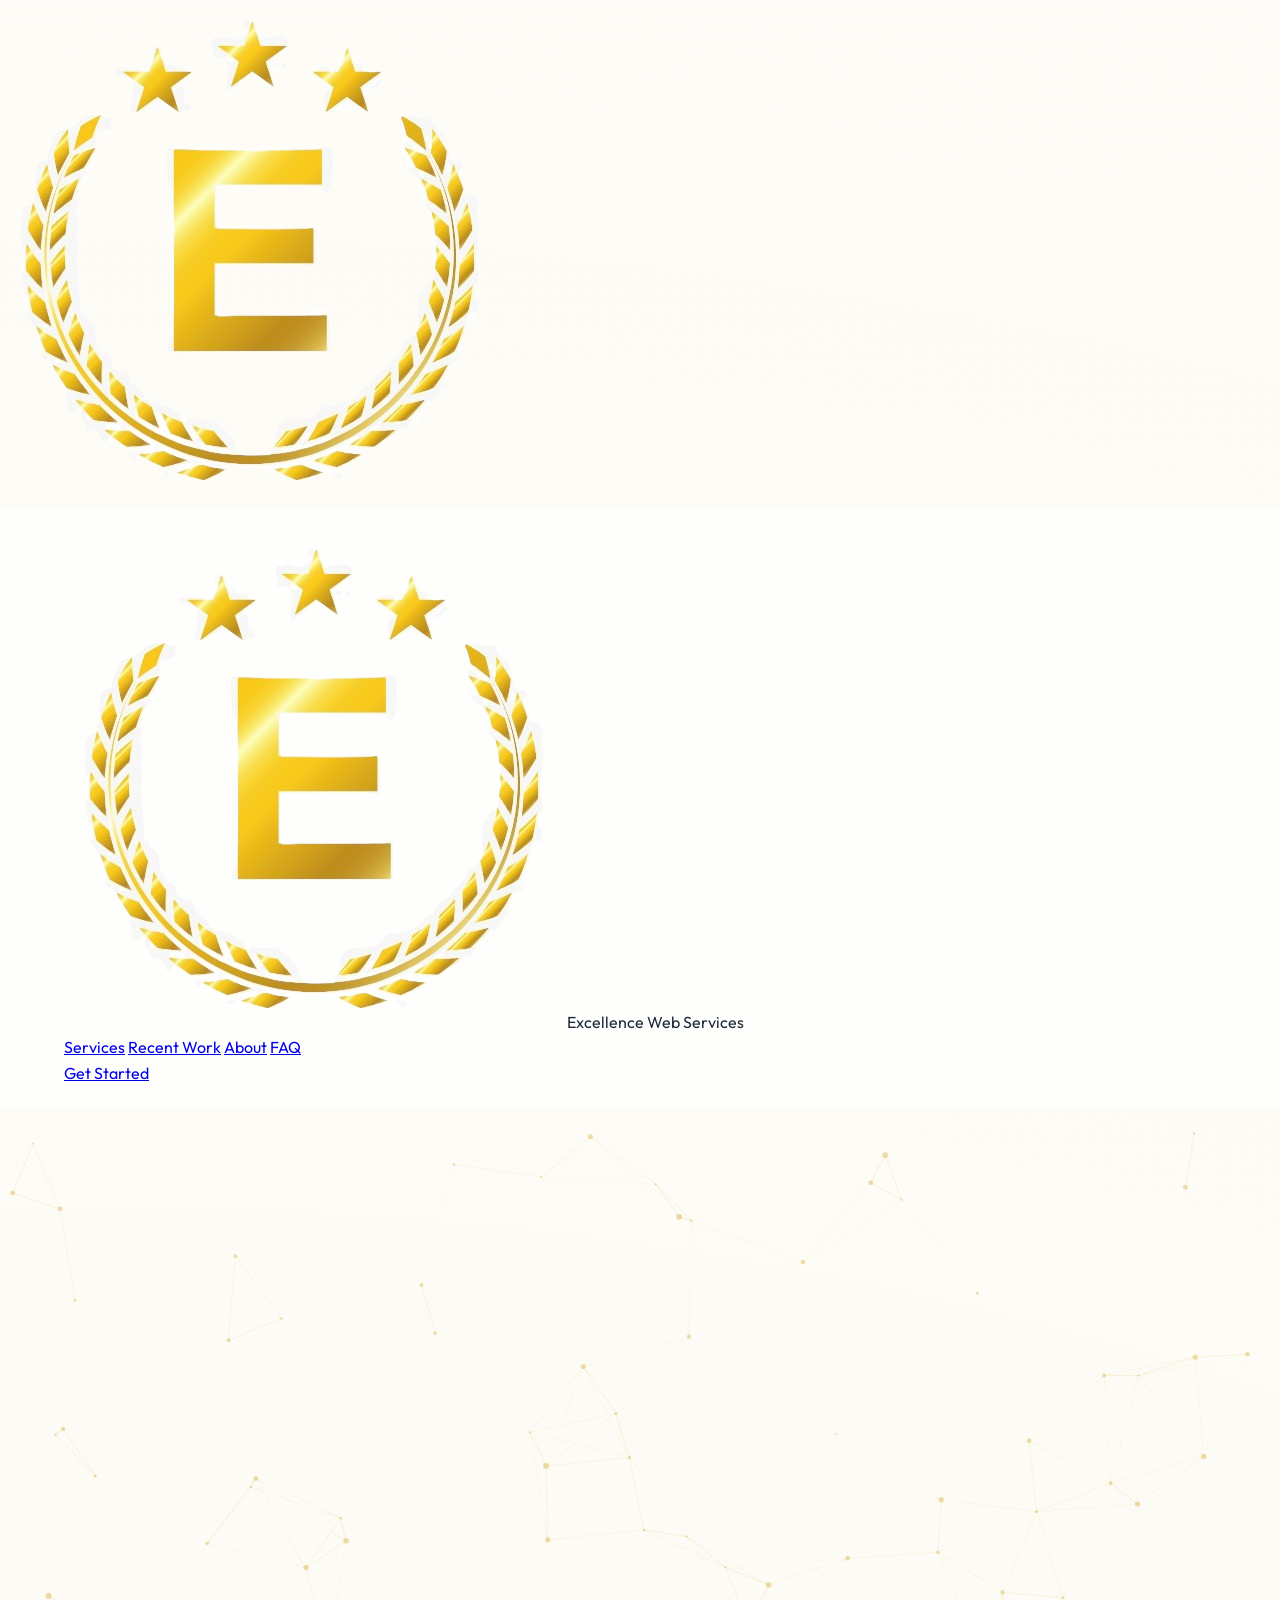
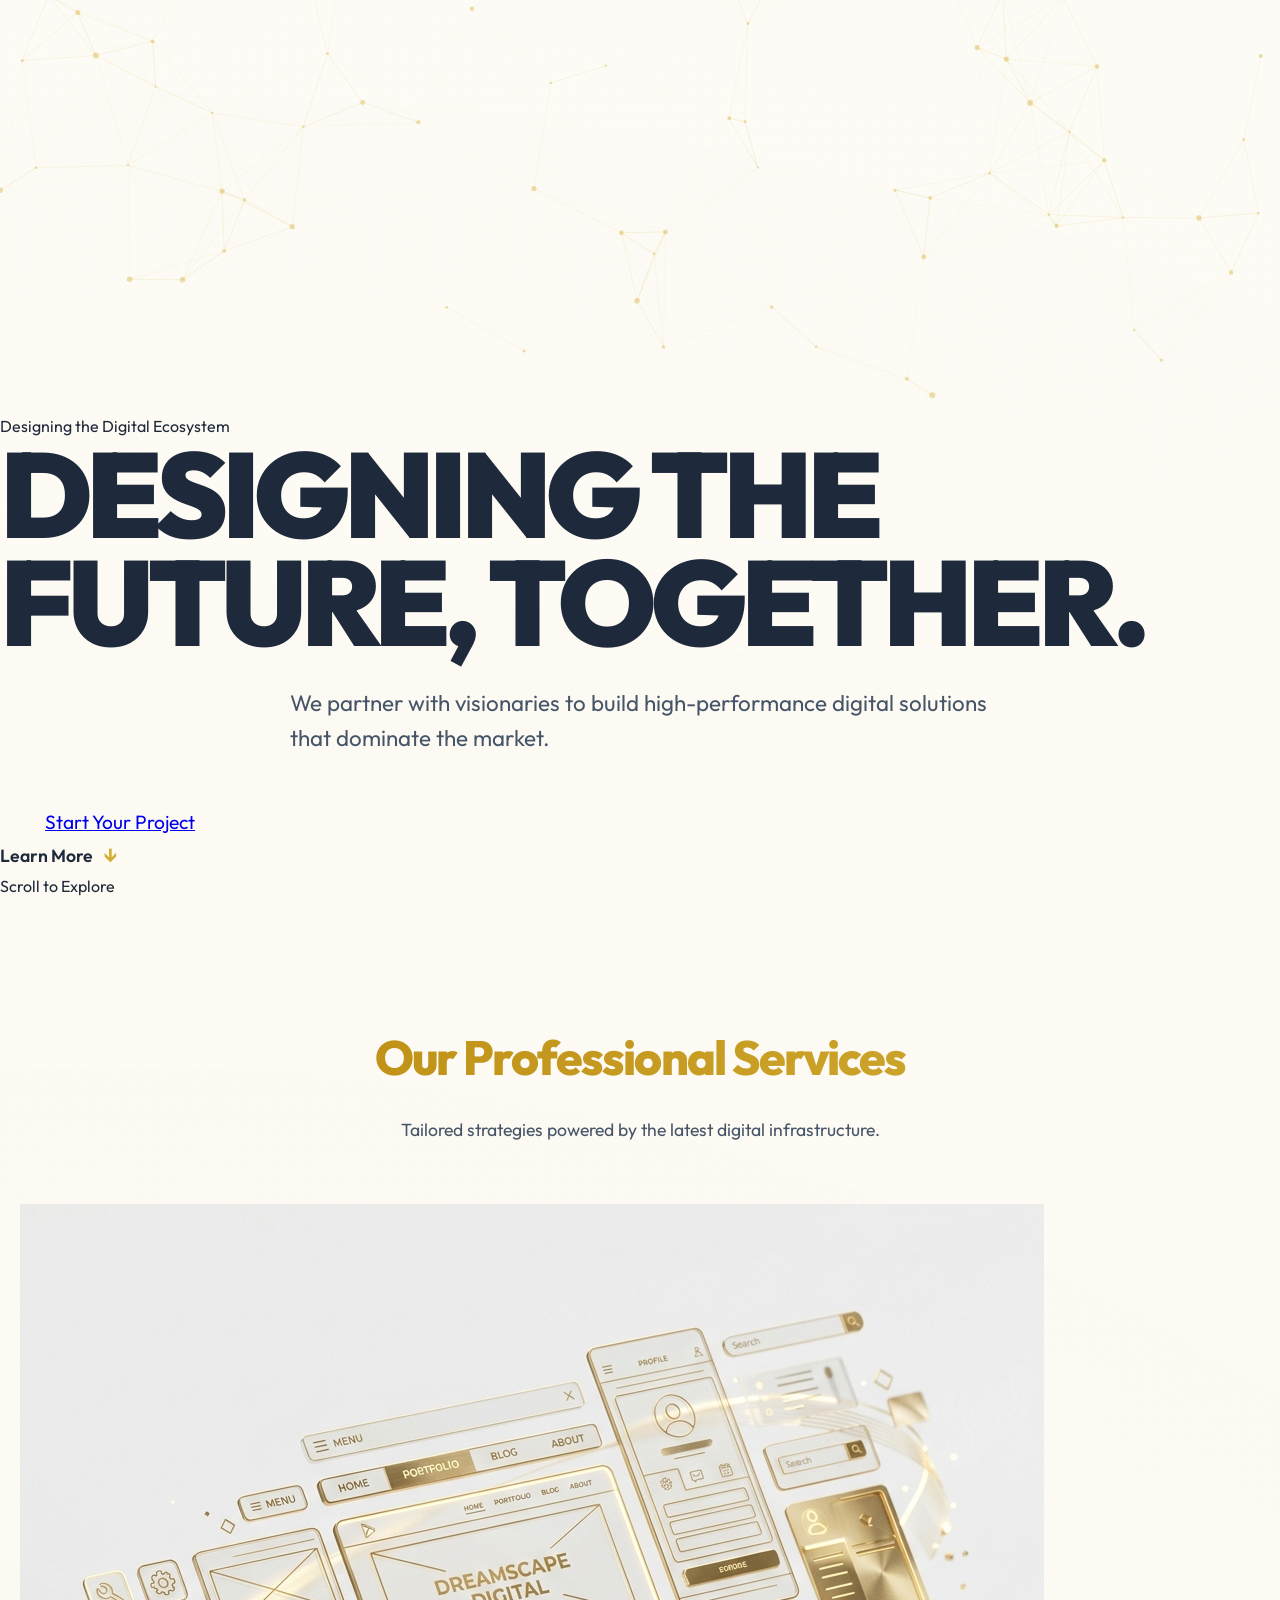
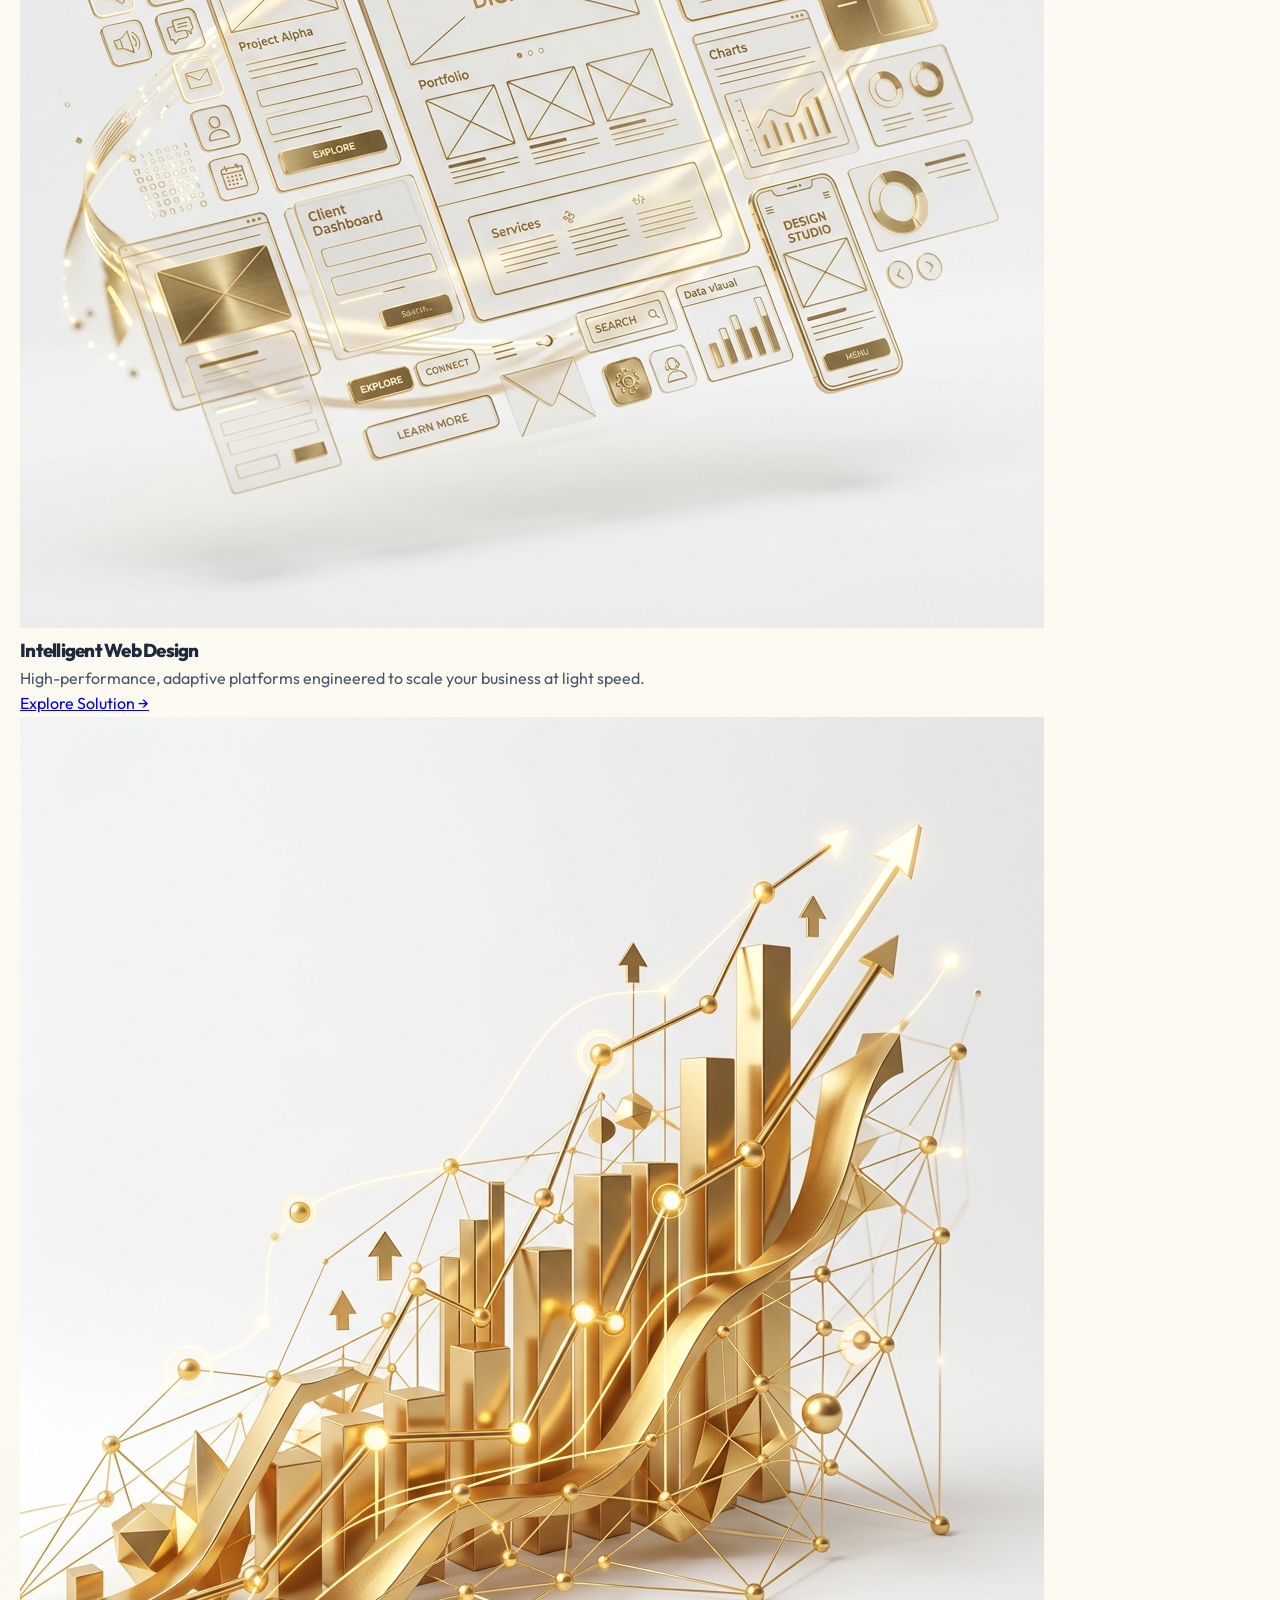
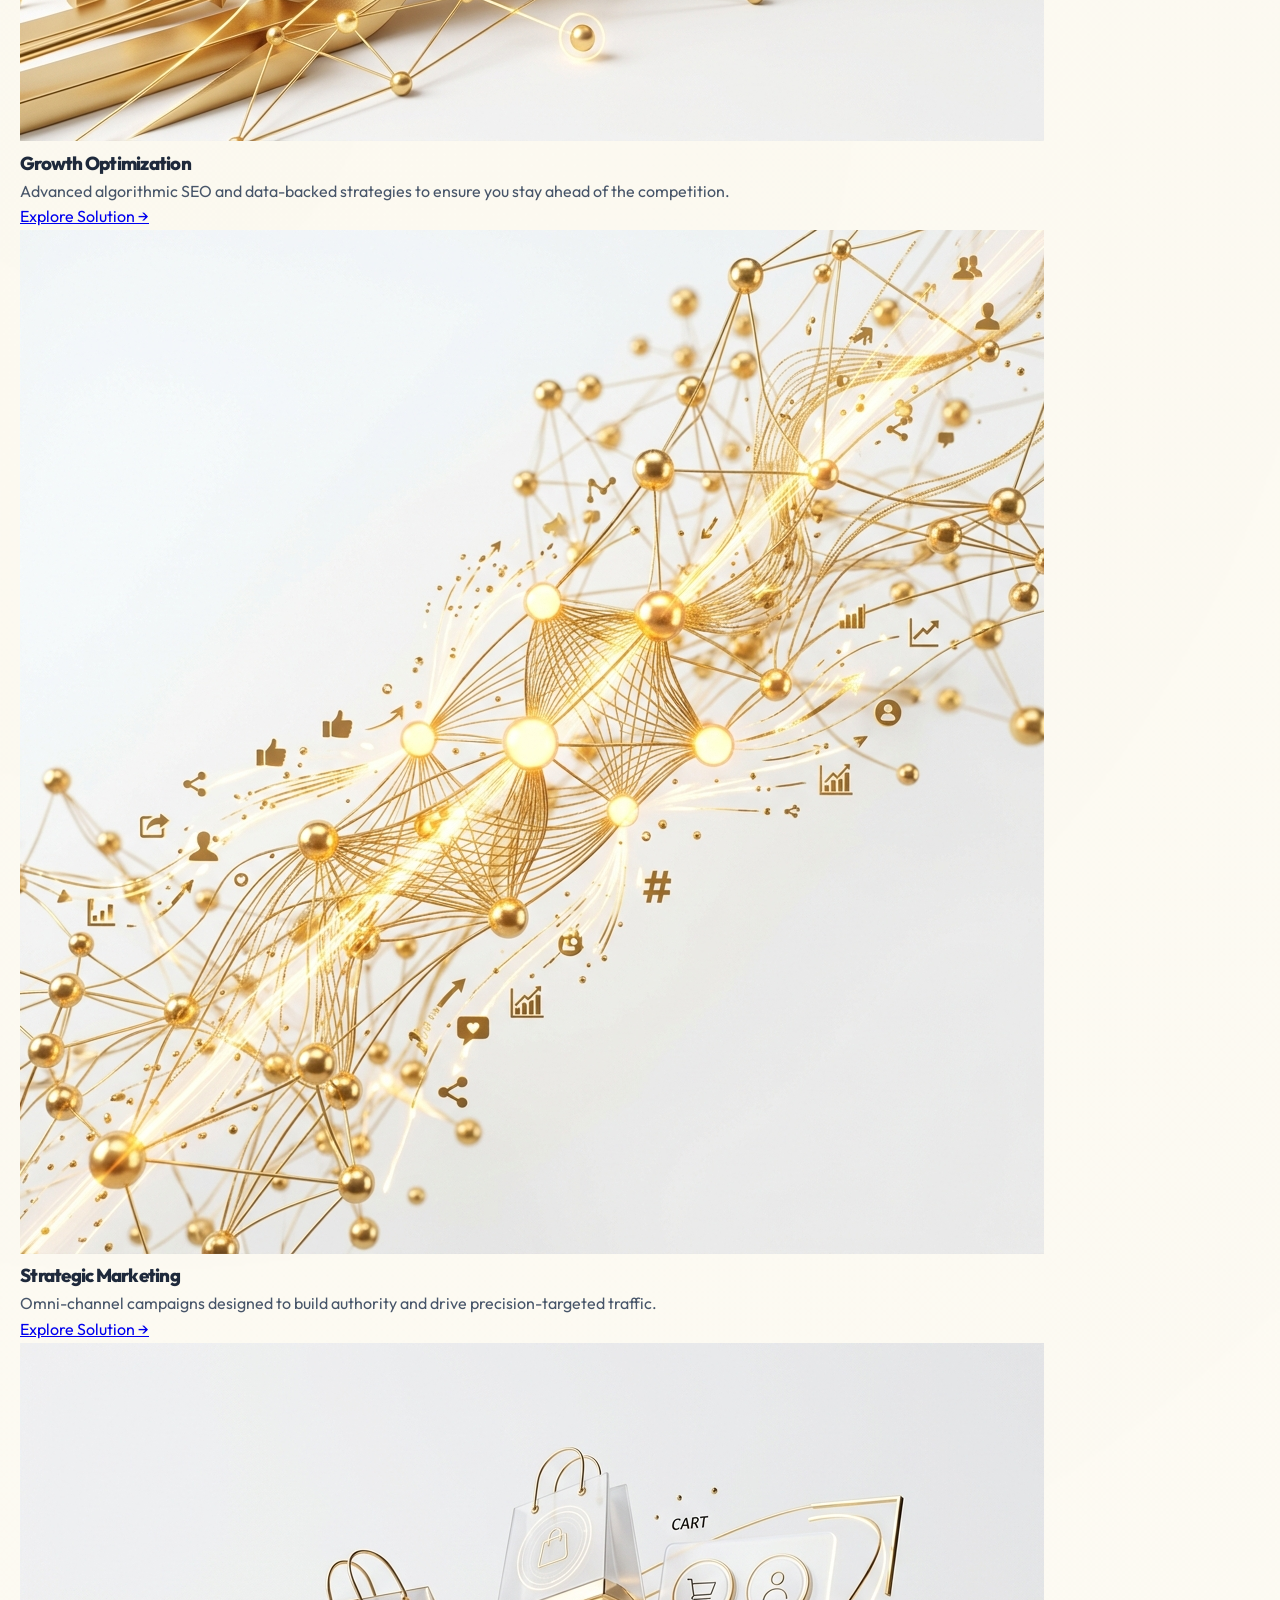
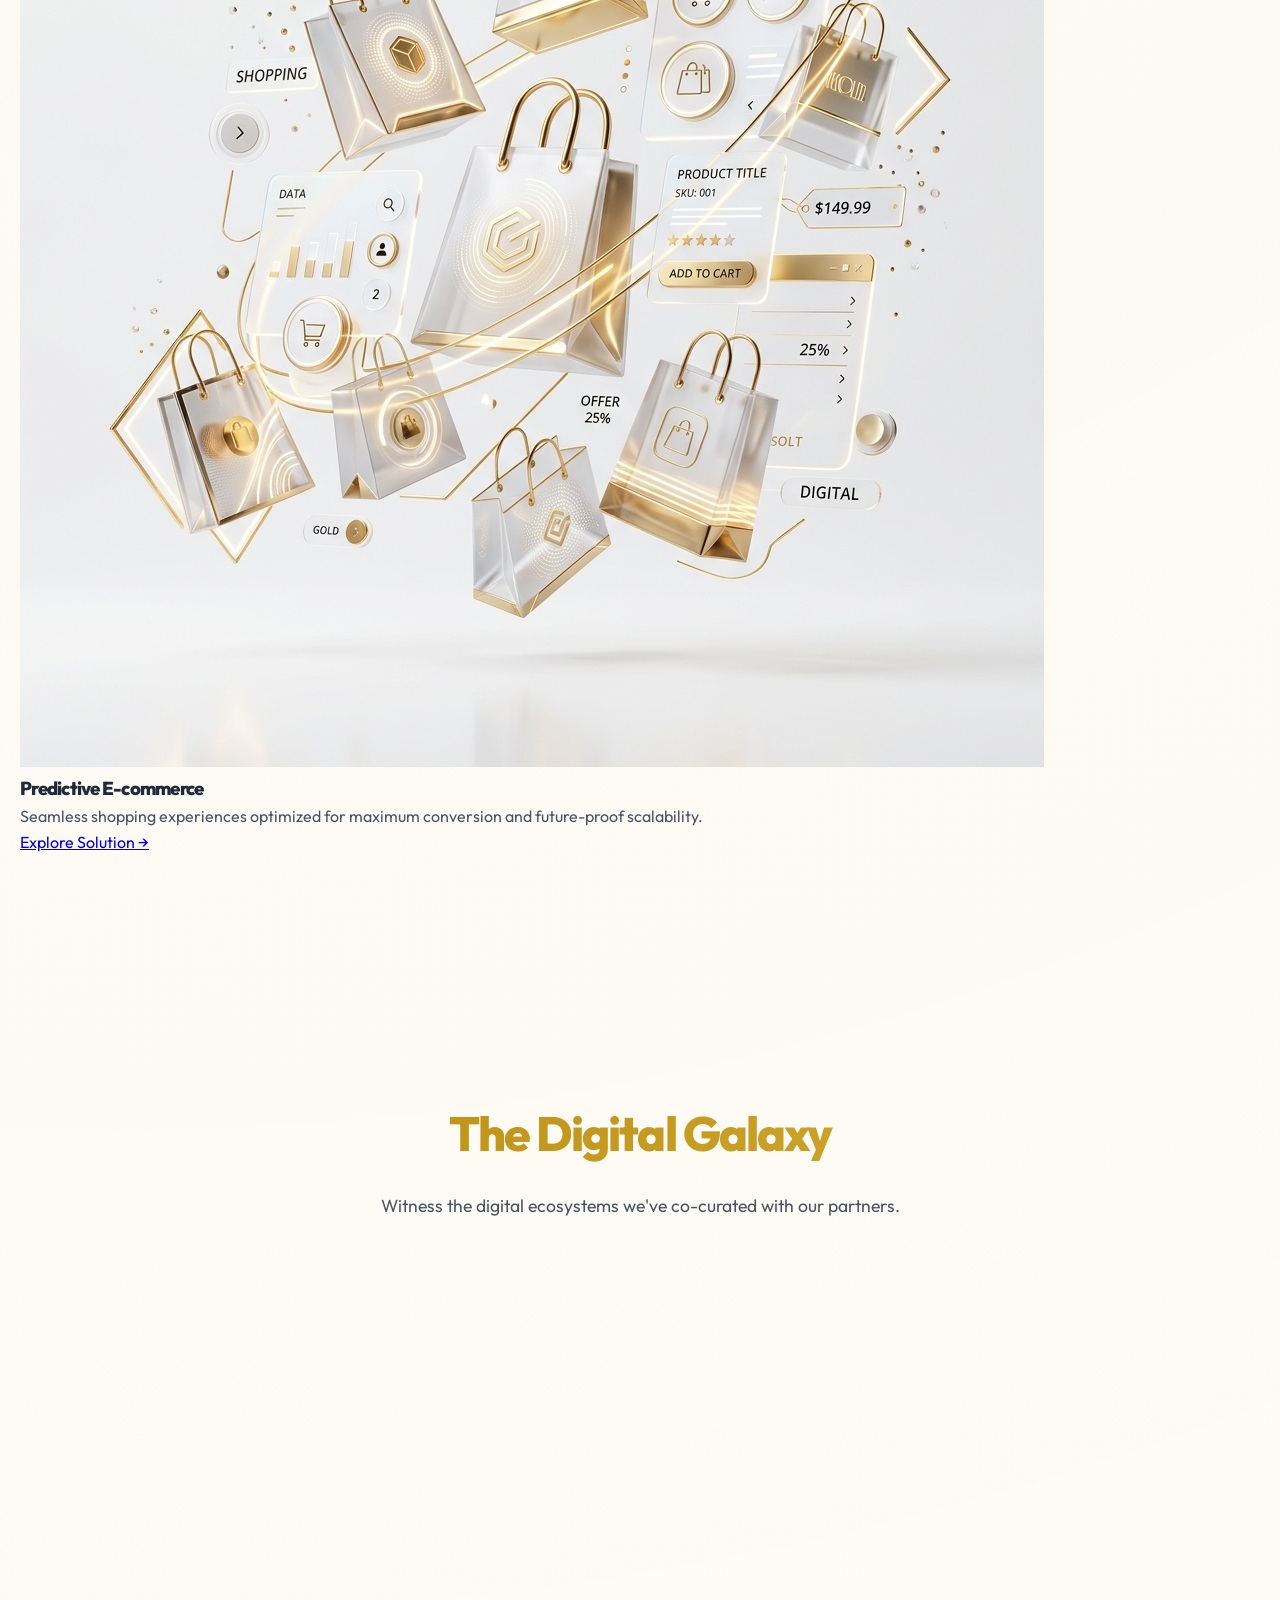
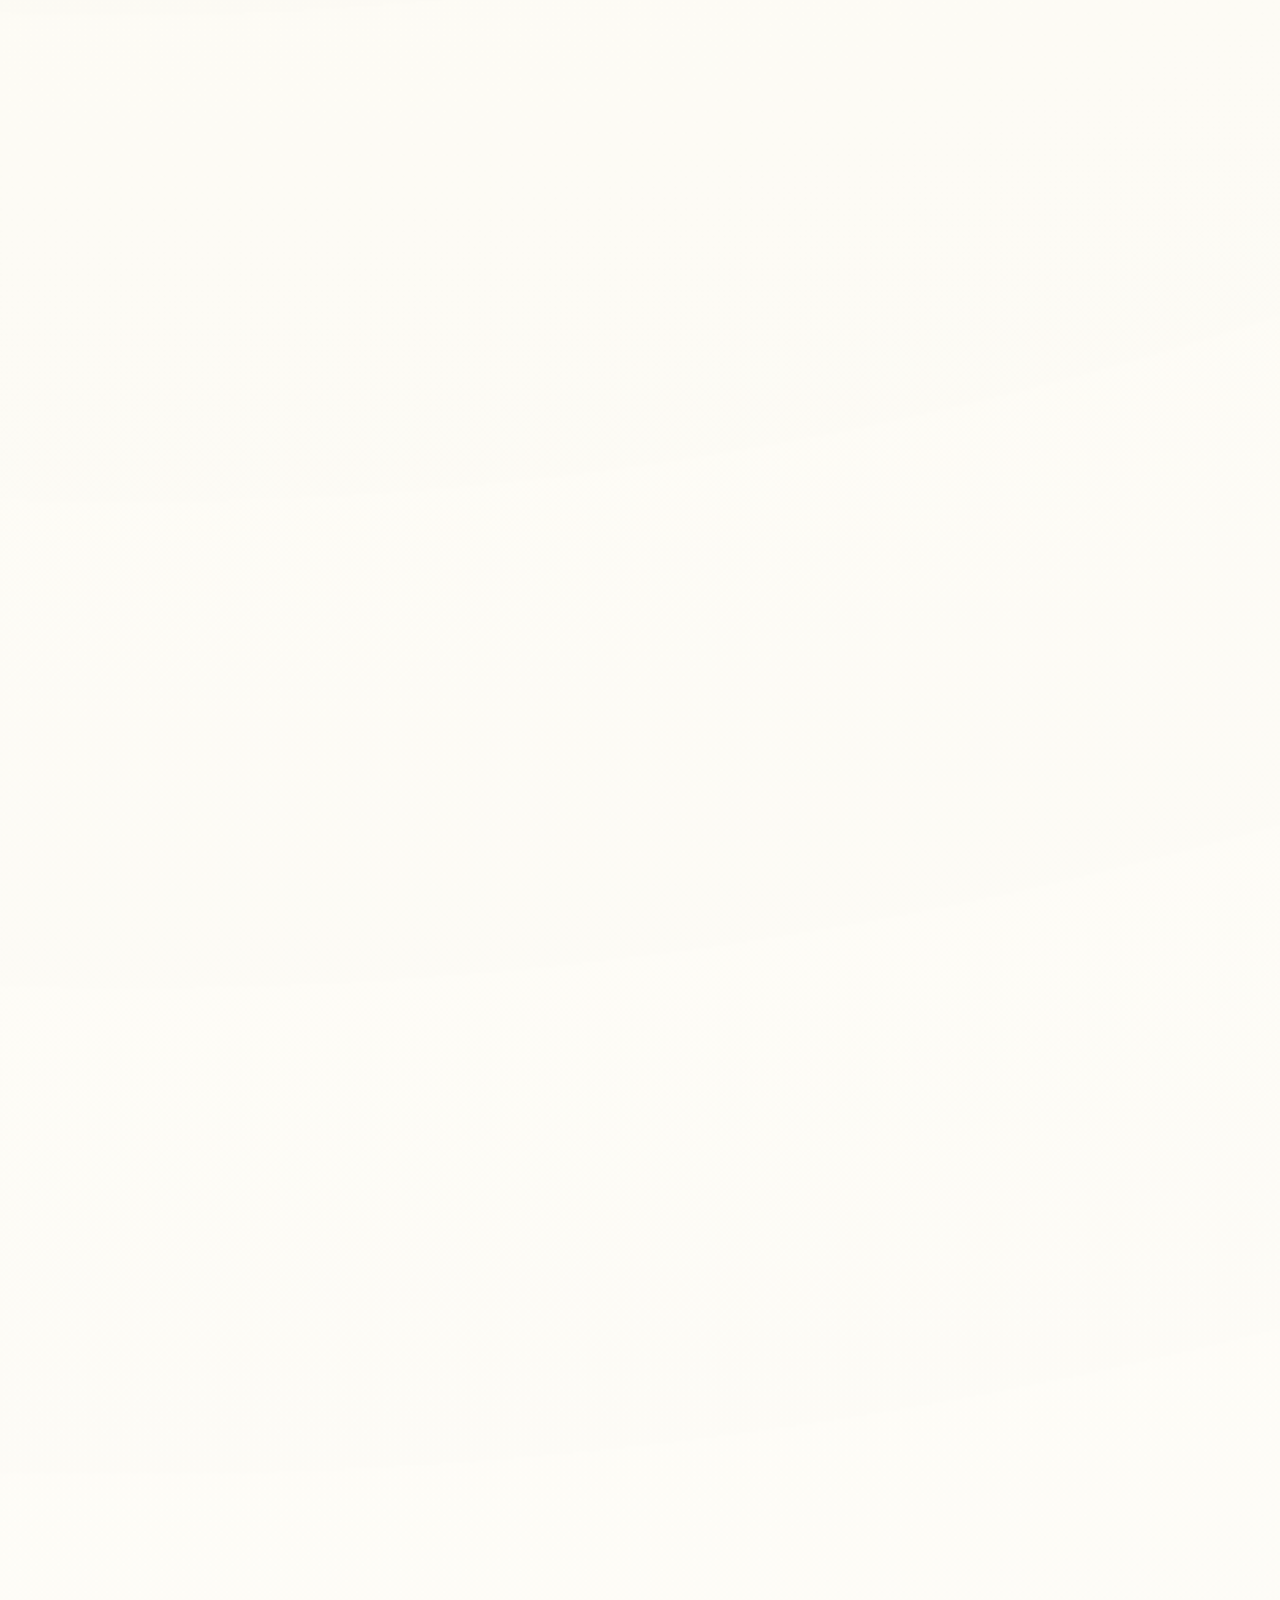
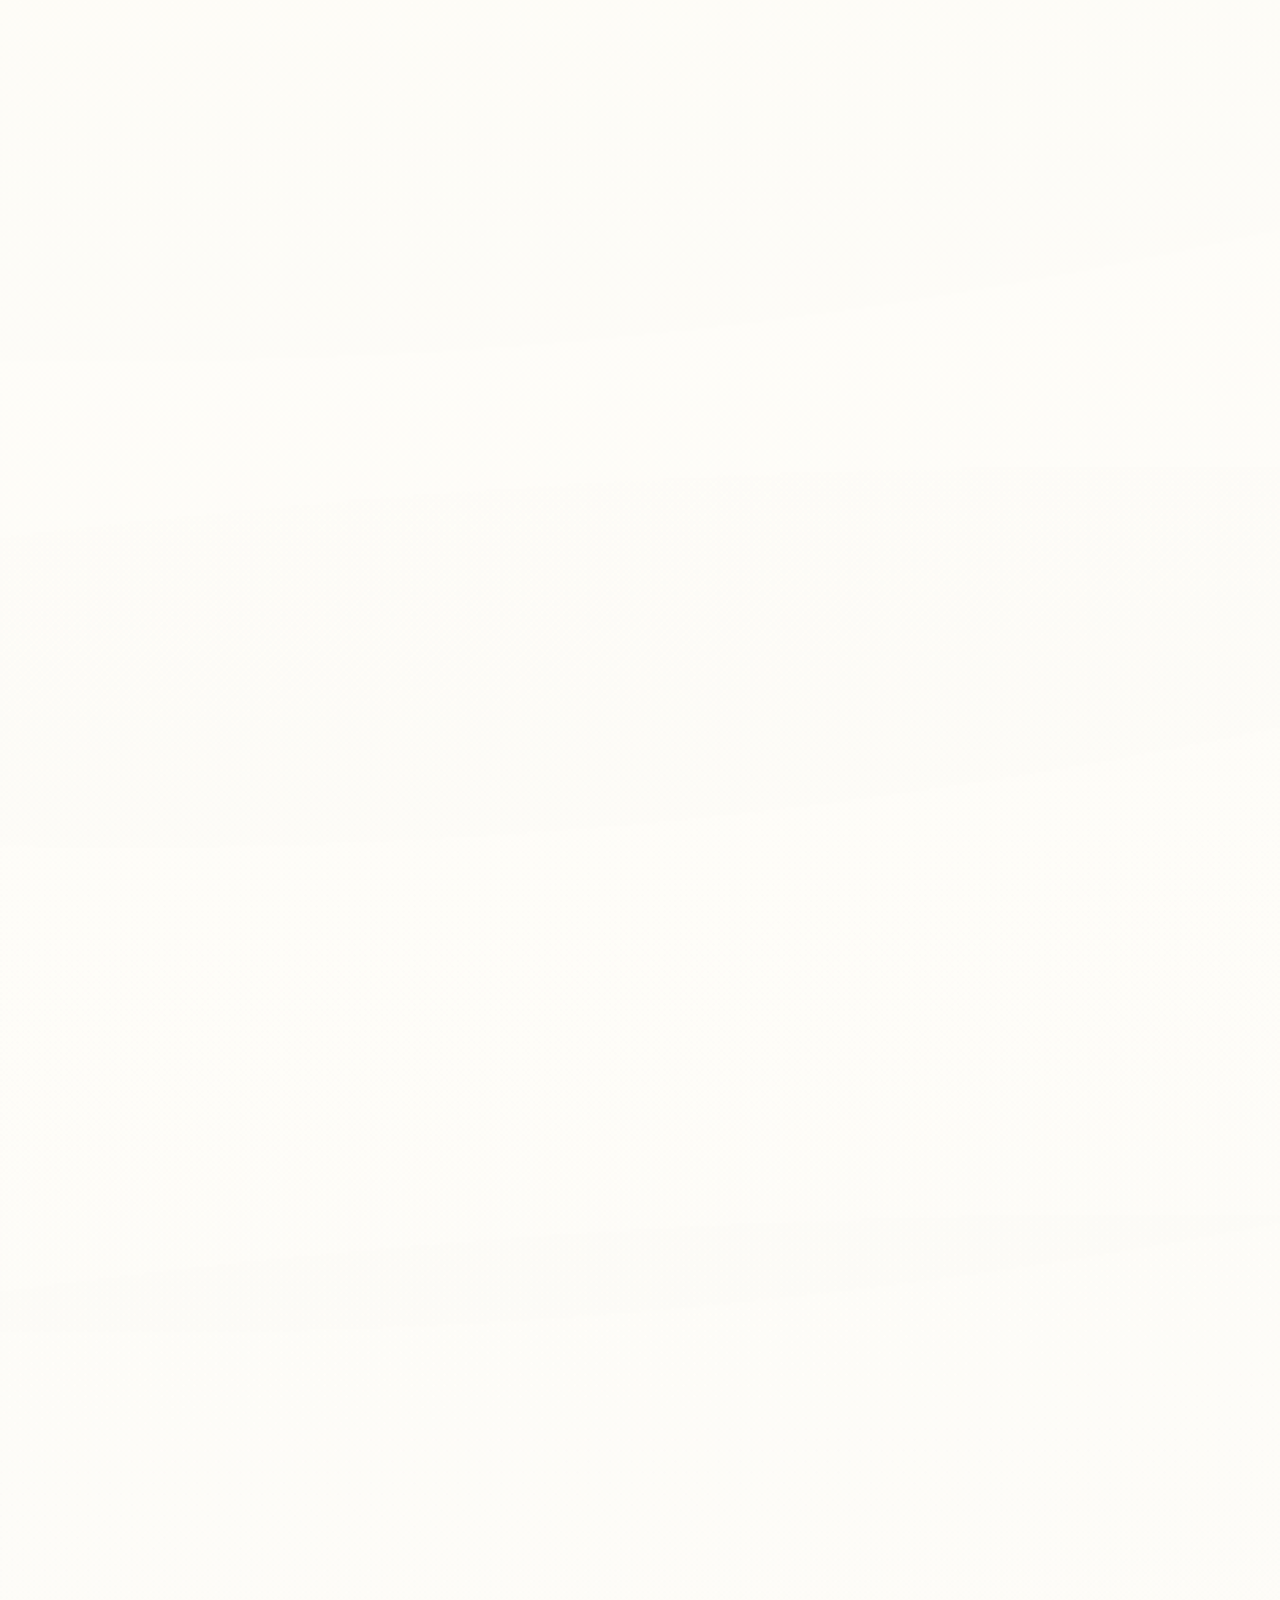
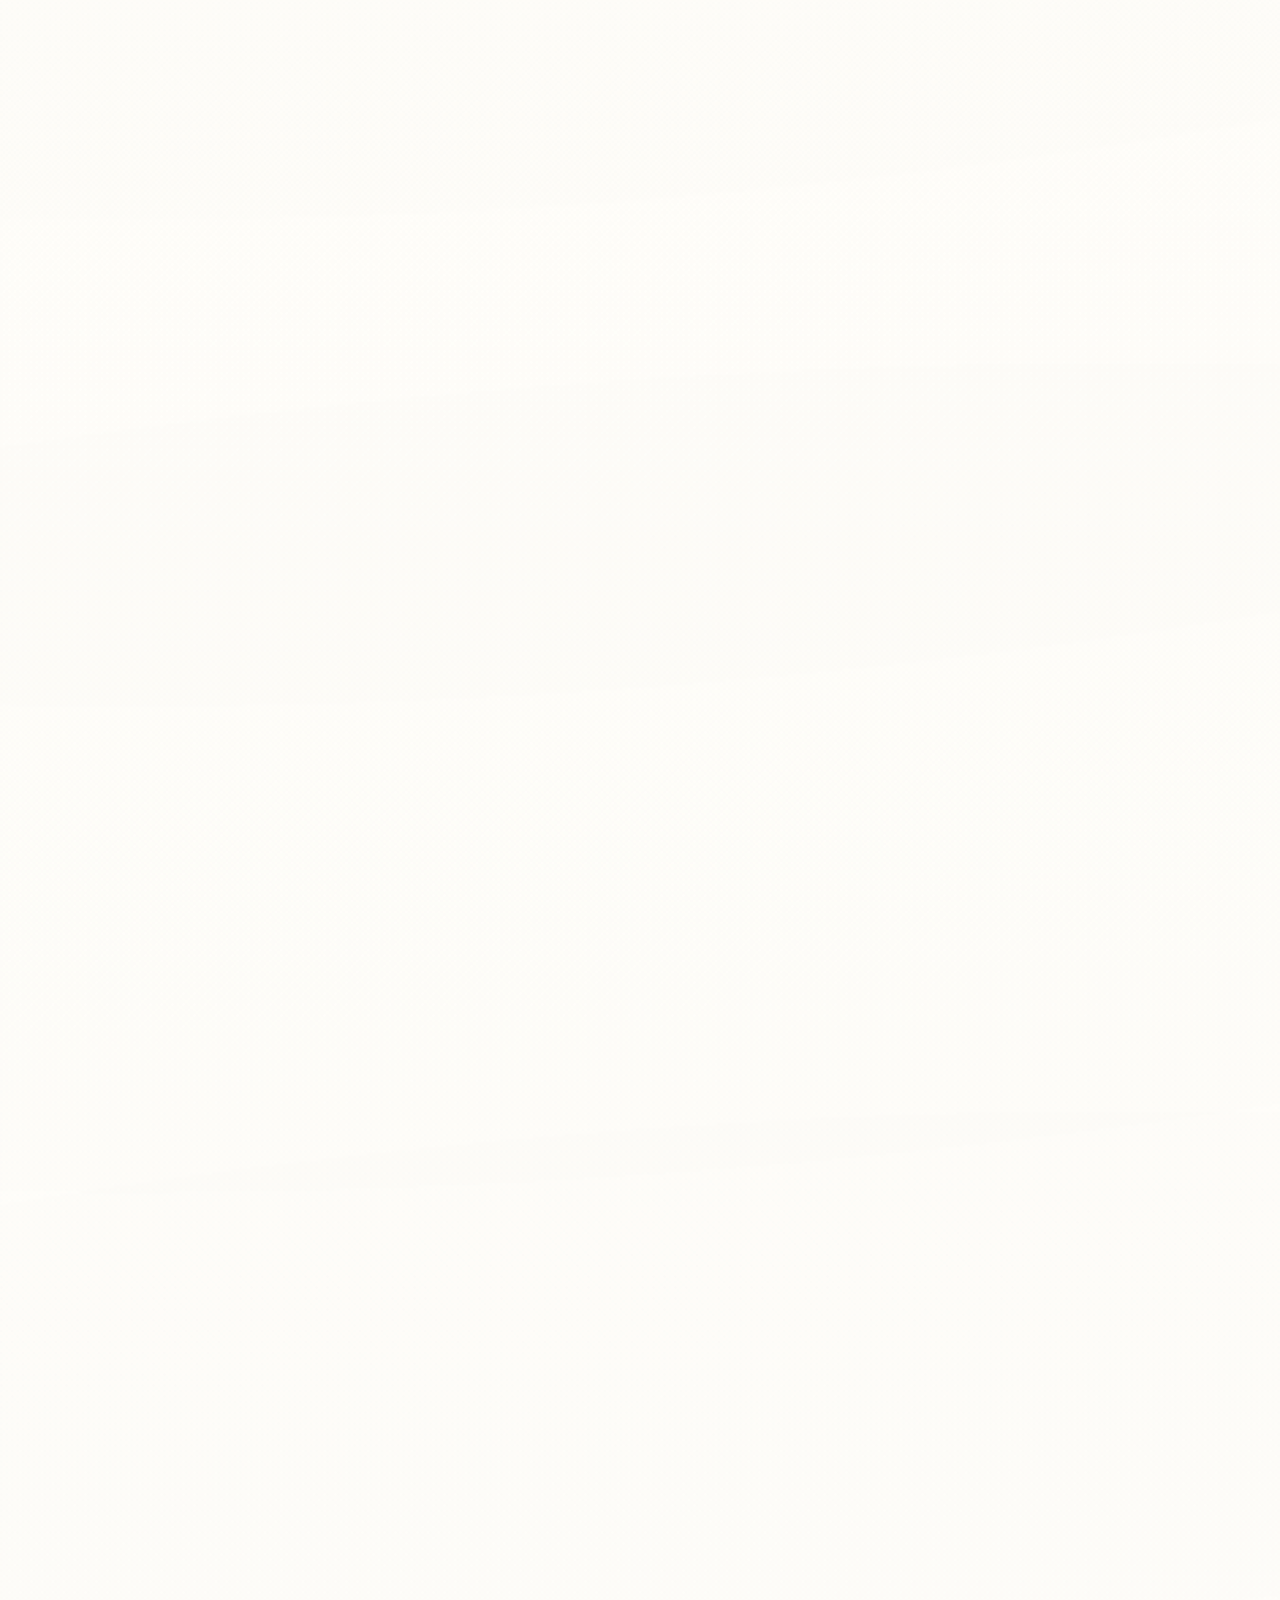
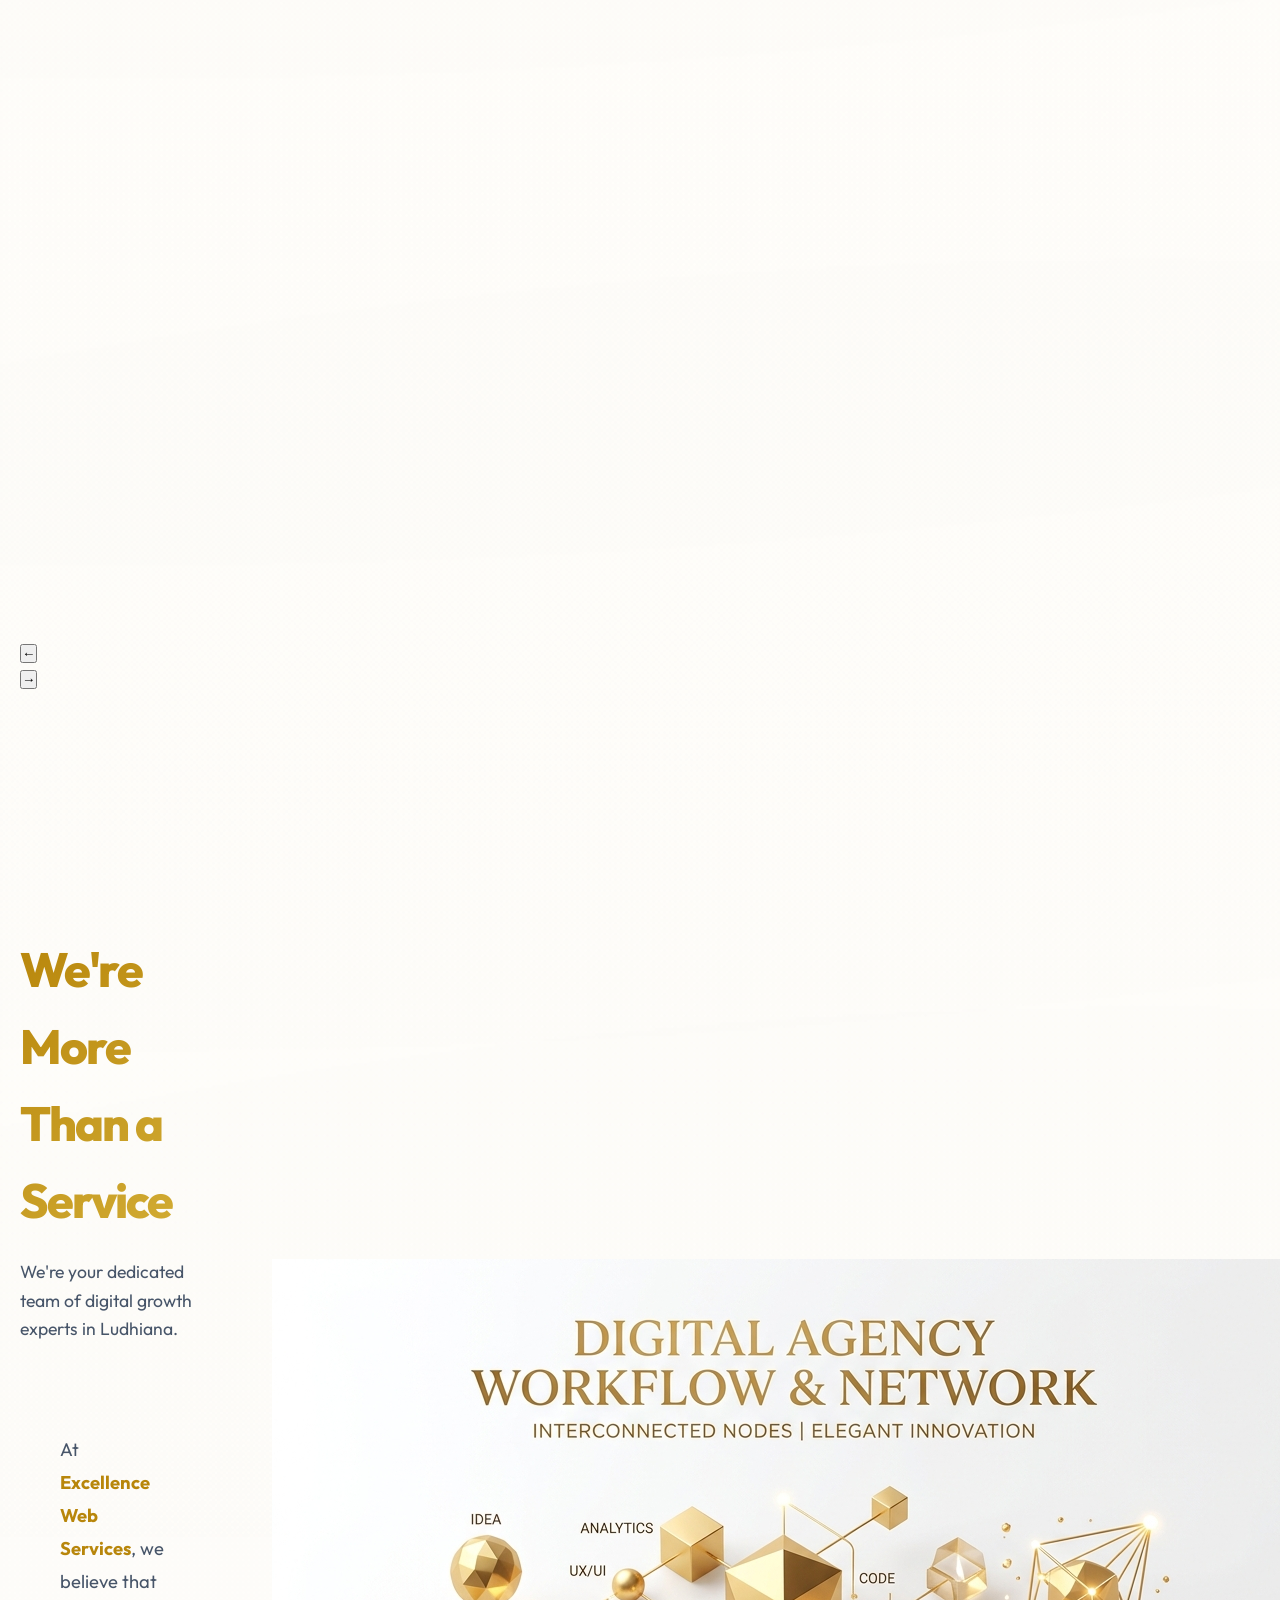
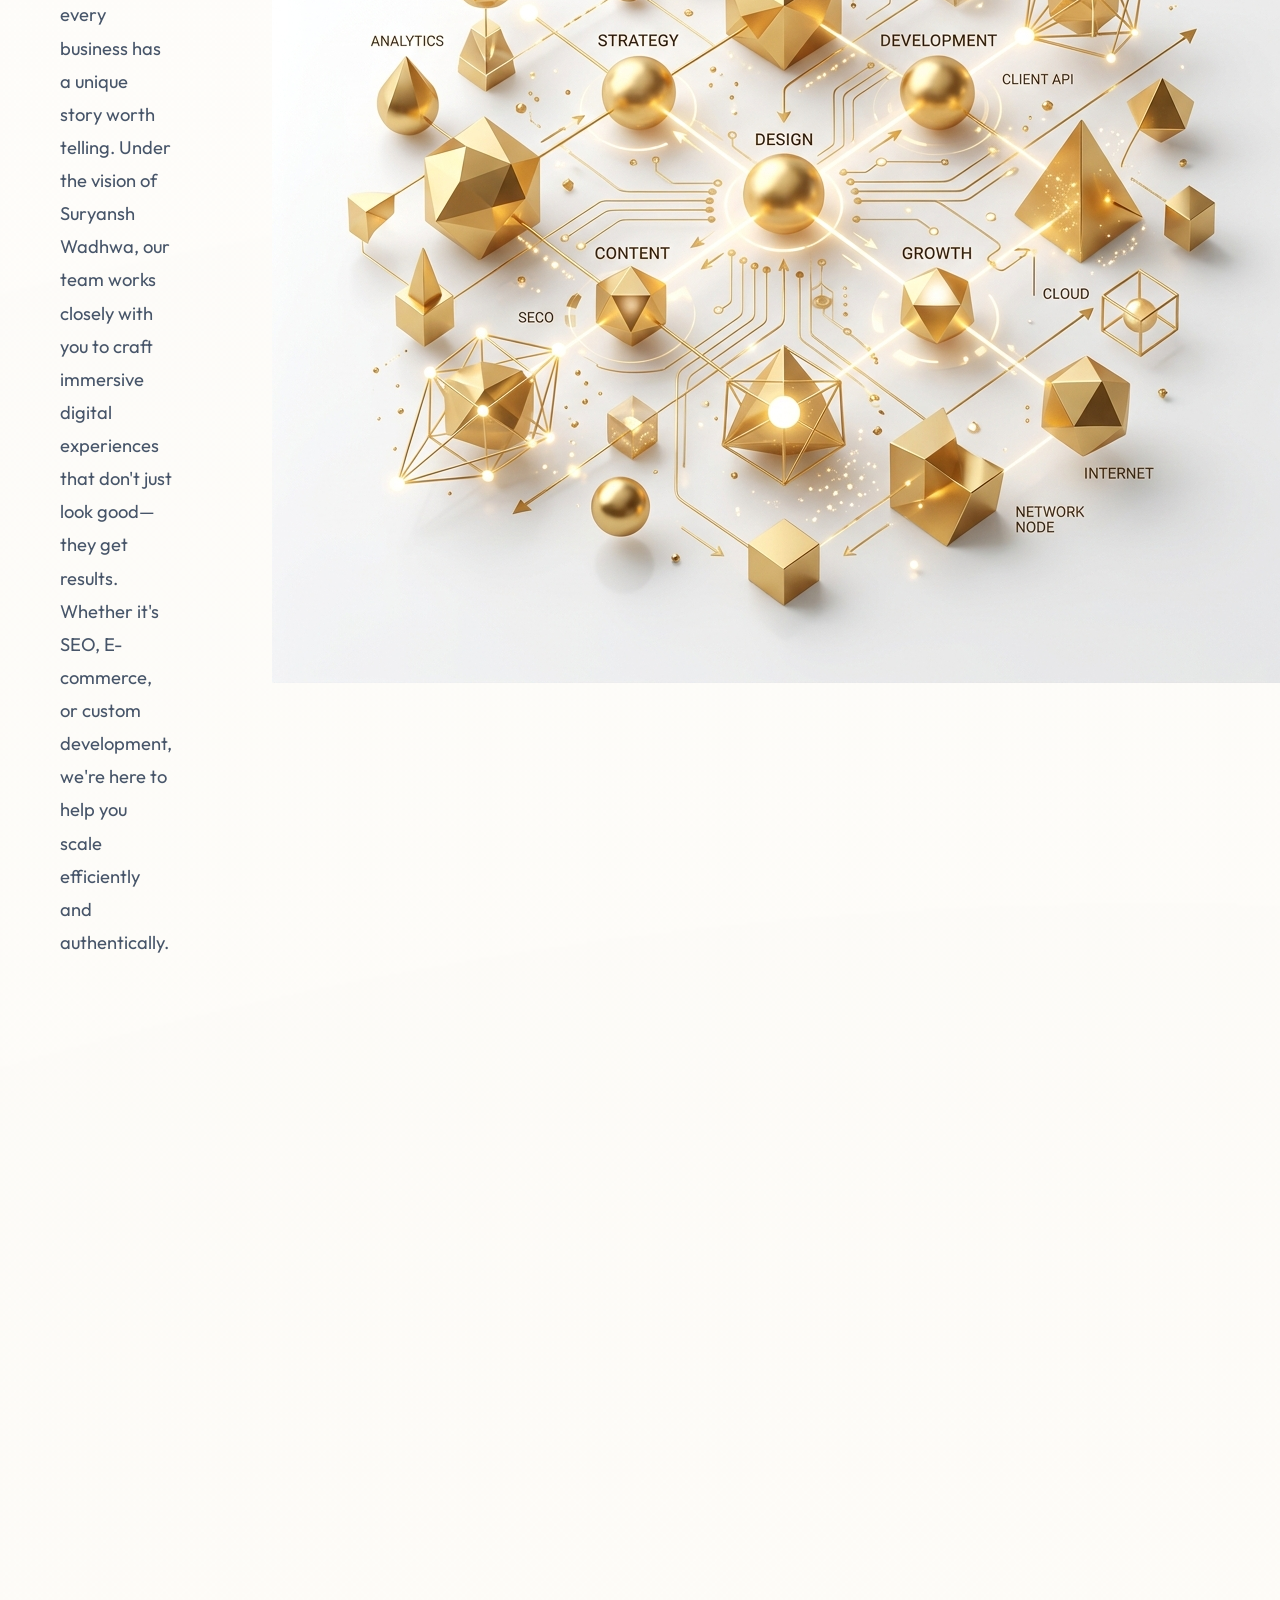
==== commit daea9bb2: "Add files via upload" ====
--- a/index.html
+++ b/index.html
@@ -13,7 +13,13 @@
     <link href="https://fonts.googleapis.com/css2?family=Outfit:wght@300;400;600;800&display=swap" rel="stylesheet">
 </head>
 
-<body>
+    <!-- Splash Screen -->
+    <div id="splash-screen">
+        <div class="splash-content">
+            <img src="assets/Logo.png" alt="Excellence Web Services" class="splash-logo">
+            <div class="splash-loader"></div>
+        </div>
+    </div>
 
     <nav class="glass-nav">
       <!-- Sticky Navigation -->
@@ -40,131 +46,139 @@
     </nav>
 
     <header id="home" class="hero-section">
+        <canvas id="hero-canvas"></canvas>
         <div class="hero-container">
-            <div class="hero-content">
-                <div class="badge">Next Generation Solutions</div>
-                <h1 class="reveal-text">Excellence Web Services</h1>
-                <p class="hero-subtitle">Empowering your business with cutting-edge digital solutions, from web design
-                    to targeted SEO.</p>
-                <div class="hero-actions">
-                    <a href="#services" class="primary-btn pulse-glow">Explore Services</a>
-                </div>
-            </div>
-            <div class="hero-image-wrapper slide-in-right">
-                <!-- Using dynamically generated premium AI graphic matching the gold theme -->
-                <img src="assets/Logo.png" alt="Futuristic Tech Web Design" class="floating-img rounded-img hero-img">
+            <div class="hero-content full-width text-center">
+                <div class="badge fade-up">Designing the Digital Ecosystem</div>
+                <h1 class="reveal-text massive-text">Redefining Excellence.</h1>
+                <p class="hero-subtitle centered-subtitle">We partner with visionaries to build high-performance digital solutions that dominate the market.</p>
+                <div class="hero-actions centered-actions">
+                    <a href="#services" class="primary-btn pulse-glow lg-btn">Start Your Project</a>
+                    <a href="#about" class="secondary-nav-btn desktop-only">Learn More <span>↓</span></a>
+                </div>
             </div>
         </div>
         <div class="hero-visuals">
             <div class="glow-orb main-orb"></div>
             <div class="glow-orb secondary-orb"></div>
+            <div class="glow-orb accent-orb"></div>
+        </div>
+        <div class="scroll-indicator">
+            <div class="mouse">
+                <div class="wheel"></div>
+            </div>
+            <span>Scroll to Explore</span>
         </div>
     </header>
 
     <main id="services">
-        <section class="info-container">
+        <section class="info-container section-relative">
+            <div class="tech-mesh"></div>
             <div class="section-header">
                 <h2 class="section-title">Our Professional Services</h2>
-                <p class="section-desc">Tailored strategies to elevate your online presence.</p>
+                <p class="section-desc">Tailored strategies powered by the latest digital infrastructure.</p>
             </div>
 
             <div class="services-grid" id="services-grid">
                 <!-- Service Cards -->
-                <div class="service-card glass-panel" onclick="openModal('web')">
+                <div class="service-card futuristic-card-v2" onclick="openModal('web')">
                     <div class="card-icon"><img src="assets/service_web.png" class="service-img" alt="Web Design"></div>
-                    <h3>Website Design & Development</h3>
-                    <p>Custom responsive website design and dynamic web development services tailored to accelerate your
-                        business scaling.</p>
-                    <a href="javascript:void(0)" class="learn-more">Learn More <span>→</span></a>
-                </div>
-
-                <div class="service-card glass-panel" onclick="openModal('seo')">
+                    <h3>Intelligent Web Design</h3>
+                    <p>High-performance, adaptive platforms engineered to scale your business at light speed.</p>
+                    <a href="javascript:void(0)" class="learn-more">Explore Solution <span>→</span></a>
+                </div>
+
+                <div class="service-card futuristic-card-v2" onclick="openModal('seo')">
                     <div class="card-icon"><img src="assets/service_seo.png" class="service-img" alt="SEO Services">
                     </div>
-                    <h3>SEO Services</h3>
-                    <p>Dominant local SEO and data-driven search engine optimization solutions to help you rank higher
-                        and reach more customers.</p>
-                    <a href="javascript:void(0)" class="learn-more">Learn More <span>→</span></a>
-                </div>
-
-                <div class="service-card glass-panel" onclick="openModal('marketing')">
+                    <h3>Growth Optimization</h3>
+                    <p>Advanced algorithmic SEO and data-backed strategies to ensure you stay ahead of the competition.</p>
+                    <a href="javascript:void(0)" class="learn-more">Explore Solution <span>→</span></a>
+                </div>
+
+                <div class="service-card futuristic-card-v2" onclick="openModal('marketing')">
                     <div class="card-icon"><img src="assets/service_marketing.png" class="service-img"
                             alt="Digital Marketing"></div>
-                    <h3>Digital Marketing</h3>
-                    <p>Strategic social media marketing and holistic online advertising services to boost brand presence
-                        across platforms.</p>
-                    <a href="javascript:void(0)" class="learn-more">Learn More <span>→</span></a>
-                </div>
-
-                <div class="service-card glass-panel" onclick="openModal('ecommerce')">
+                    <h3>Strategic Marketing</h3>
+                    <p>Omni-channel campaigns designed to build authority and drive precision-targeted traffic.</p>
+                    <a href="javascript:void(0)" class="learn-more">Explore Solution <span>→</span></a>
+                </div>
+
+                <div class="service-card futuristic-card-v2" onclick="openModal('ecommerce')">
                     <div class="card-icon"><img src="assets/service_ecommerce.png" class="service-img"
                             alt="E-Commerce Development"></div>
-                    <h3>E-commerce Development</h3>
-                    <p>Advanced online store development and easily scalable e-commerce solutions to offer an optimized,
-                        seamless shopping experience.</p>
-                    <a href="javascript:void(0)" class="learn-more">Learn More <span>→</span></a>
+                    <h3>Predictive E-commerce</h3>
+                    <p>Seamless shopping experiences optimized for maximum conversion and future-proof scalability.</p>
+                    <a href="javascript:void(0)" class="learn-more">Explore Solution <span>→</span></a>
                 </div>
             </div>
         </section>
     </main>
 
-    <!-- Projects Section -->
-    <section id="projects" class="info-container">
+    <!-- Projects Section (3D Orbital Wheel) -->
+    <section id="projects" class="info-container wheel-section">
         <div class="section-header">
-            <h2 class="section-title">Our Recent Work</h2>
-            <p class="section-desc">Explore some of the premium digital experiences we've engineered.</p>
-        </div>
-        <div class="projects-grid">
-            <div class="project-card glass-panel">
-                <div class="project-img-wrapper">
-                    <img src="assets/Aashiya Greens.png" alt="Aashiyana Greens" class="project-img">
-                    <span class="project-tag">Real Estate</span>
-                </div>
-                <div class="project-info">
-                    <h3>Aashiyana Greens</h3>
-                    <p>Premium real estate and property platform showcasing modern living spaces.</p>
-                    <a href="https://aashiyanagreens.com/" target="_blank" rel="noopener noreferrer"
-                        class="project-link">View Live Site <span>→</span></a>
-                </div>
-            </div>
-
-            <div class="project-card glass-panel">
-                <div class="project-img-wrapper">
-                    <img src="assets/Capital store.png" alt="Capital Store" class="project-img">
-                    <span class="project-tag">E-Commerce</span>
-                </div>
-                <div class="project-info">
-                    <h3>Capital Store</h3>
-                    <p>A comprehensive retail e-commerce platform offering seamless digital shopping.</p>
-                    <a href="https://www.capitalstorecs.com/" target="_blank" rel="noopener noreferrer"
-                        class="project-link">View Live Site <span>→</span></a>
-                </div>
-            </div>
-
-            <div class="project-card glass-panel">
-                <div class="project-img-wrapper">
-                    <img src="assets/Divya Agro Traders.png" alt="Divya Agro Traders" class="project-img">
-                    <span class="project-tag">Agri-Tech</span>
-                </div>
-                <div class="project-info">
-                    <h3>Divya Agro Traders</h3>
-                    <p>A B2B agricultural trading portal prioritizing robust supply chain connectivity.</p>
-                    <a href="https://www.divyaagrotraders.com/" target="_blank" rel="noopener noreferrer"
-                        class="project-link">View Live Site <span>→</span></a>
-                </div>
-            </div>
-
-            <div class="project-card glass-panel">
-                <div class="project-img-wrapper">
-                    <img src="assets/Wow kids Worksheets.png" alt="Wow Kids Worksheets" class="project-img">
-                    <span class="project-tag">Ed-Tech</span>
-                </div>
-                <div class="project-info">
-                    <h3>Wow Kids Worksheets</h3>
-                    <p>Engaging online educational portal distributing interactive learning materials.</p>
-                    <a href="https://www.wowkidsworksheets.in/" target="_blank" rel="noopener noreferrer"
-                        class="project-link">View Live Site <span>→</span></a>
-                </div>
+            <h2 class="section-title">The Digital Galaxy</h2>
+            <p class="section-desc">Witness the digital ecosystems we've co-curated with our partners.</p>
+        </div>
+        
+        <div class="wheel-container">
+            <div class="wheel-inner">
+                <div class="project-card futuristic-card-v2 wheel-card">
+                    <div class="project-img-wrapper">
+                        <img src="assets/Aashiya Greens.png" alt="Aashiyana Greens" class="project-img">
+                        <span class="project-tag">Modern Living</span>
+                    </div>
+                    <div class="project-info">
+                        <h3>Aashiyana Greens</h3>
+                        <p>We partnered to build a visionary property platform, redefining luxury real estate discoverability.</p>
+                        <a href="https://aashiyanagreens.com/" target="_blank" rel="noopener noreferrer" class="project-link">Explore the Vision <span>→</span></a>
+                    </div>
+                </div>
+
+                <div class="project-card futuristic-card-v2 wheel-card">
+                    <div class="project-img-wrapper">
+                        <img src="assets/Capital store.png" alt="Capital Store" class="project-img">
+                        <span class="project-tag">Digital Retail</span>
+                    </div>
+                    <div class="project-info">
+                        <h3>Capital Store</h3>
+                        <p>A collaborative journey to create a frictionless shopping experience for the modern consumer.</p>
+                        <a href="https://www.capitalstorecs.com/" target="_blank" rel="noopener noreferrer" class="project-link">Explore the Vision <span>→</span></a>
+                    </div>
+                </div>
+
+                <div class="project-card futuristic-card-v2 wheel-card">
+                    <div class="project-img-wrapper">
+                        <img src="assets/Divya Agro Traders.png" alt="Divya Agro Traders" class="project-img">
+                        <span class="project-tag">Agri-Future</span>
+                    </div>
+                    <div class="project-info">
+                        <h3>Divya Agro Traders</h3>
+                        <p>Bridging the gap between agriculture and technology with a high-performance B2B portal.</p>
+                        <a href="https://www.divyaagrotraders.com/" target="_blank" rel="noopener noreferrer" class="project-link">Explore the Vision <span>→</span></a>
+                    </div>
+                </div>
+
+                <div class="project-card futuristic-card-v2 wheel-card">
+                    <div class="project-img-wrapper">
+                        <img src="assets/Wow kids Worksheets.png" alt="Wow Kids Worksheets" class="project-img">
+                        <span class="project-tag">Interactive Learning</span>
+                    </div>
+                    <div class="project-info">
+                        <h3>Wow Kids Worksheets</h3>
+                        <p>Co-designing an engaging digital platform to revolutionize early childhood education.</p>
+                        <a href="https://www.wowkidsworksheets.in/" target="_blank" rel="noopener noreferrer" class="project-link">Explore the Vision <span>→</span></a>
+                    </div>
+                </div>
+            </div>
+            
+            <div class="wheel-nav">
+                <button id="wheel-prev" class="wheel-btn">←</button>
+                <div class="wheel-progress">
+                    <div id="wheel-bar" class="wheel-bar"></div>
+                </div>
+                <button id="wheel-next" class="wheel-btn">→</button>
             </div>
         </div>
     </section>
@@ -173,14 +187,11 @@
     <section id="about" class="info-container split-section">
         <div class="split-content slide-in-left">
             <div class="section-header align-left">
-                <h2 class="section-title">Elevating Brands Online</h2>
-                <p class="section-desc">A leading web design and digital marketing agency in Ludhiana.</p>
+                <h2 class="section-title">We're More Than a Service</h2>
+                <p class="section-desc">We're your dedicated team of digital growth experts in Ludhiana.</p>
             </div>
             <div class="about-content glass-panel align-left">
-                <p>At <strong>Excellence Web Services</strong>, we specialize in custom website development, dominant
-                    SEO mechanics, immersive e-commerce solutions, and full-spectrum digital marketing strategies for
-                    growing businesses. Under the guidance of founder Suryansh Wadhwa, our dedicated team is committed
-                    to generating measurable results and establishing a robust online presence for your brand.</p>
+                <p>At <strong>Excellence Web Services</strong>, we believe that every business has a unique story worth telling. Under the vision of Suryansh Wadhwa, our team works closely with you to craft immersive digital experiences that don't just look good—they get results. Whether it's SEO, E-commerce, or custom development, we're here to help you scale efficiently and authentically.</p>
             </div>
         </div>
         <div class="split-image-wrapper slide-in-right">
@@ -200,35 +211,31 @@
                 style="bottom: -50px; right: -50px; width: 200px; height: 200px; opacity: 0.15; filter: blur(40px);">
             </div>
 
-            <h2 class="section-title" style="margin-bottom: 20px; position: relative; z-index: 2;">Our Promise to You
+            <h2 class="section-title" style="margin-bottom: 20px; position: relative; z-index: 2;">Our Relationship with You
             </h2>
-            <p class="section-desc" style="margin: 0 auto 50px; position: relative; z-index: 2;">We are committed to
-                delivering excellence. Here is what you can always expect from our dedicated team.</p>
+            <p class="section-desc" style="margin: 0 auto 50px; position: relative; z-index: 2;">We're not just a vendor; we're an extension of your team. Here's what you can always count on from us.</p>
 
             <div class="promise-grid" style="position: relative; z-index: 2;">
                 <div class="promise-item futuristic-card">
                     <div class="promise-icon-wrapper">
-                        <div class="promise-icon">🛡️</div>
-                    </div>
-                    <h4>Uncompromising Quality</h4>
-                    <p>We do not settle for average. Every line of code, UI component, and SEO strategy is engineered to
-                        absolute perfection.</p>
+                        <div class="promise-icon">🤝</div>
+                    </div>
+                    <h4>Personalized Attention</h4>
+                    <p>We take the time to deeply understand your business. No formulaic solutions here—just strategies tailored to your specific goals.</p>
                 </div>
                 <div class="promise-item futuristic-card">
                     <div class="promise-icon-wrapper">
-                        <div class="promise-icon">⏱️</div>
-                    </div>
-                    <h4>Synchronized Delivery</h4>
-                    <p>Your time is extremely valuable. We stick to our deadlines rigorously to ensure your business
-                        roadmap launches securely on schedule.</p>
+                        <div class="promise-icon">⚡</div>
+                    </div>
+                    <h4>Fast & Fair Results</h4>
+                    <p>Just like our philosophy, we work quickly without cutting corners. You get fair pricing and high-quality work, every single time.</p>
                 </div>
                 <div class="promise-item futuristic-card">
                     <div class="promise-icon-wrapper">
-                        <div class="promise-icon">🌐</div>
-                    </div>
-                    <h4>Transparent Network</h4>
-                    <p>No hidden fees or confusing jargon. We maintain 100% transparency and provide continuous data
-                        reports throughout our entire relationship.</p>
+                        <div class="promise-icon">💎</div>
+                    </div>
+                    <h4>Absolute Excellence</h4>
+                    <p>We're called Excellence for a reason. We don't stop until every pixel is perfect and your brand is shining online as it should.</p>
                 </div>
             </div>
         </div>
--- a/css/style.css
+++ b/css/style.css
@@ -32,9 +32,9 @@
 }
 
 .info-container {
-    max-width: 1200px;
+    max-width: 1400px;
     margin: 0 auto;
-    padding: 100px 20px;
+    padding: 120px 20px;
 }
 
 .section-header {
@@ -43,14 +43,14 @@
 }
 
 .section-title {
-    font-size: 2.5rem;
+    font-size: 3rem;
     font-weight: 800;
     /* Head fonts matching the gold */
     background: linear-gradient(135deg, var(--secondary-accent) 0%, var(--accent-color) 100%);
     background-clip: text;
     -webkit-background-clip: text;
     -webkit-text-fill-color: transparent;
-    margin-bottom: 15px;
+    margin-bottom: 20px;
 }
 
 .section-desc {
@@ -62,7 +62,55 @@
 
 /* Typography Enhancements */
 h1, h2, h3 {
-    letter-spacing: -0.02em;
+    letter-spacing: -0.04em;
+    font-weight: 800;
+}
+
+.massive-text {
+    font-size: 7.5rem !important;
+    line-height: 0.9 !important;
+    font-weight: 900 !important;
+    margin-bottom: 30px !important;
+    text-transform: uppercase;
+    letter-spacing: -0.05em;
+}
+
+.centered-subtitle {
+    margin: 0 auto 50px !important;
+    font-size: 1.4rem !important;
+    max-width: 700px !important;
+    color: var(--text-muted);
+}
+
+.hero-actions.centered-actions {
+    justify-content: center;
+    gap: 25px;
+}
+
+.lg-btn {
+    padding: 18px 45px !important;
+    font-size: 1.2rem !important;
+}
+
+.secondary-nav-btn {
+    color: var(--text-main);
+    text-decoration: none;
+    font-weight: 600;
+    font-size: 1.1rem;
+    display: flex;
+    align-items: center;
+    gap: 10px;
+    transition: all 0.3s ease;
+}
+
+.secondary-nav-btn span {
+    color: var(--accent-color);
+    font-size: 1.4rem;
+    transition: transform 0.3s ease;
+}
+
+.secondary-nav-btn:hover span {
+    transform: translateY(5px);
 }
 
 p {
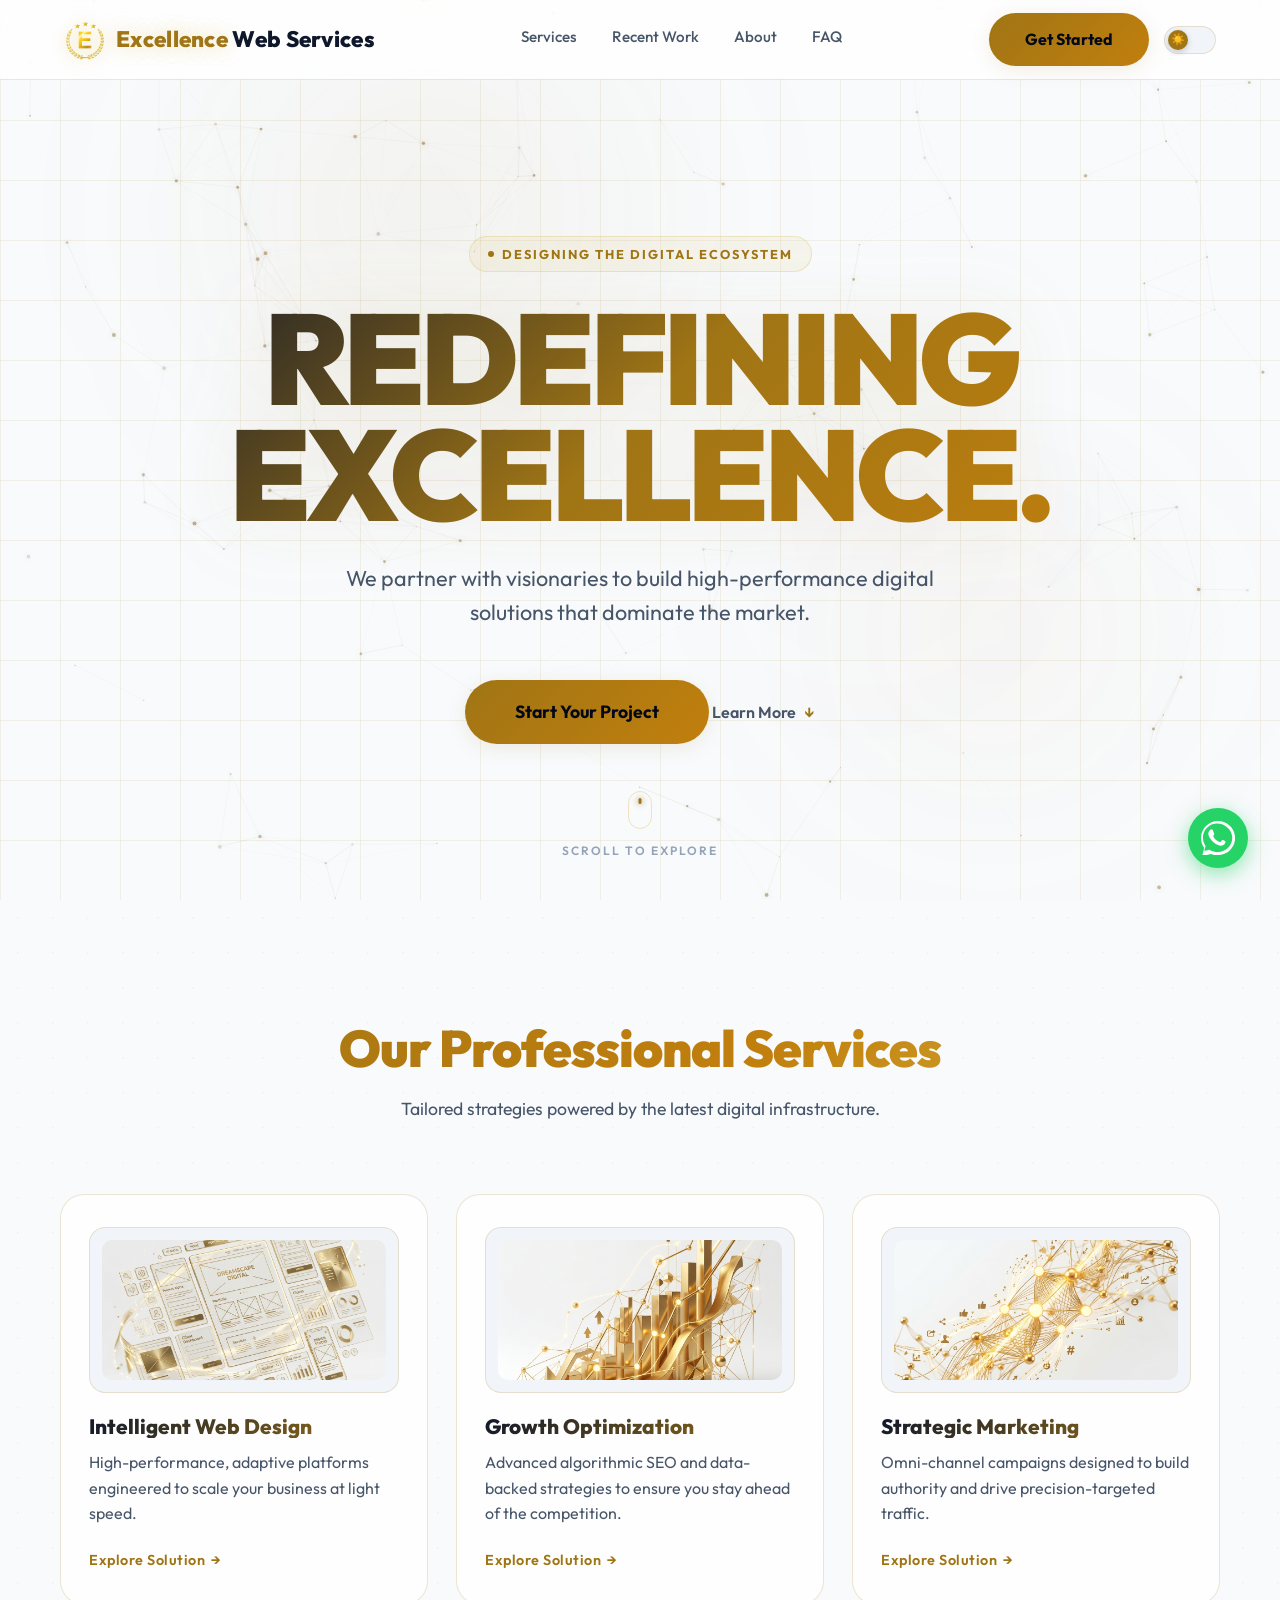
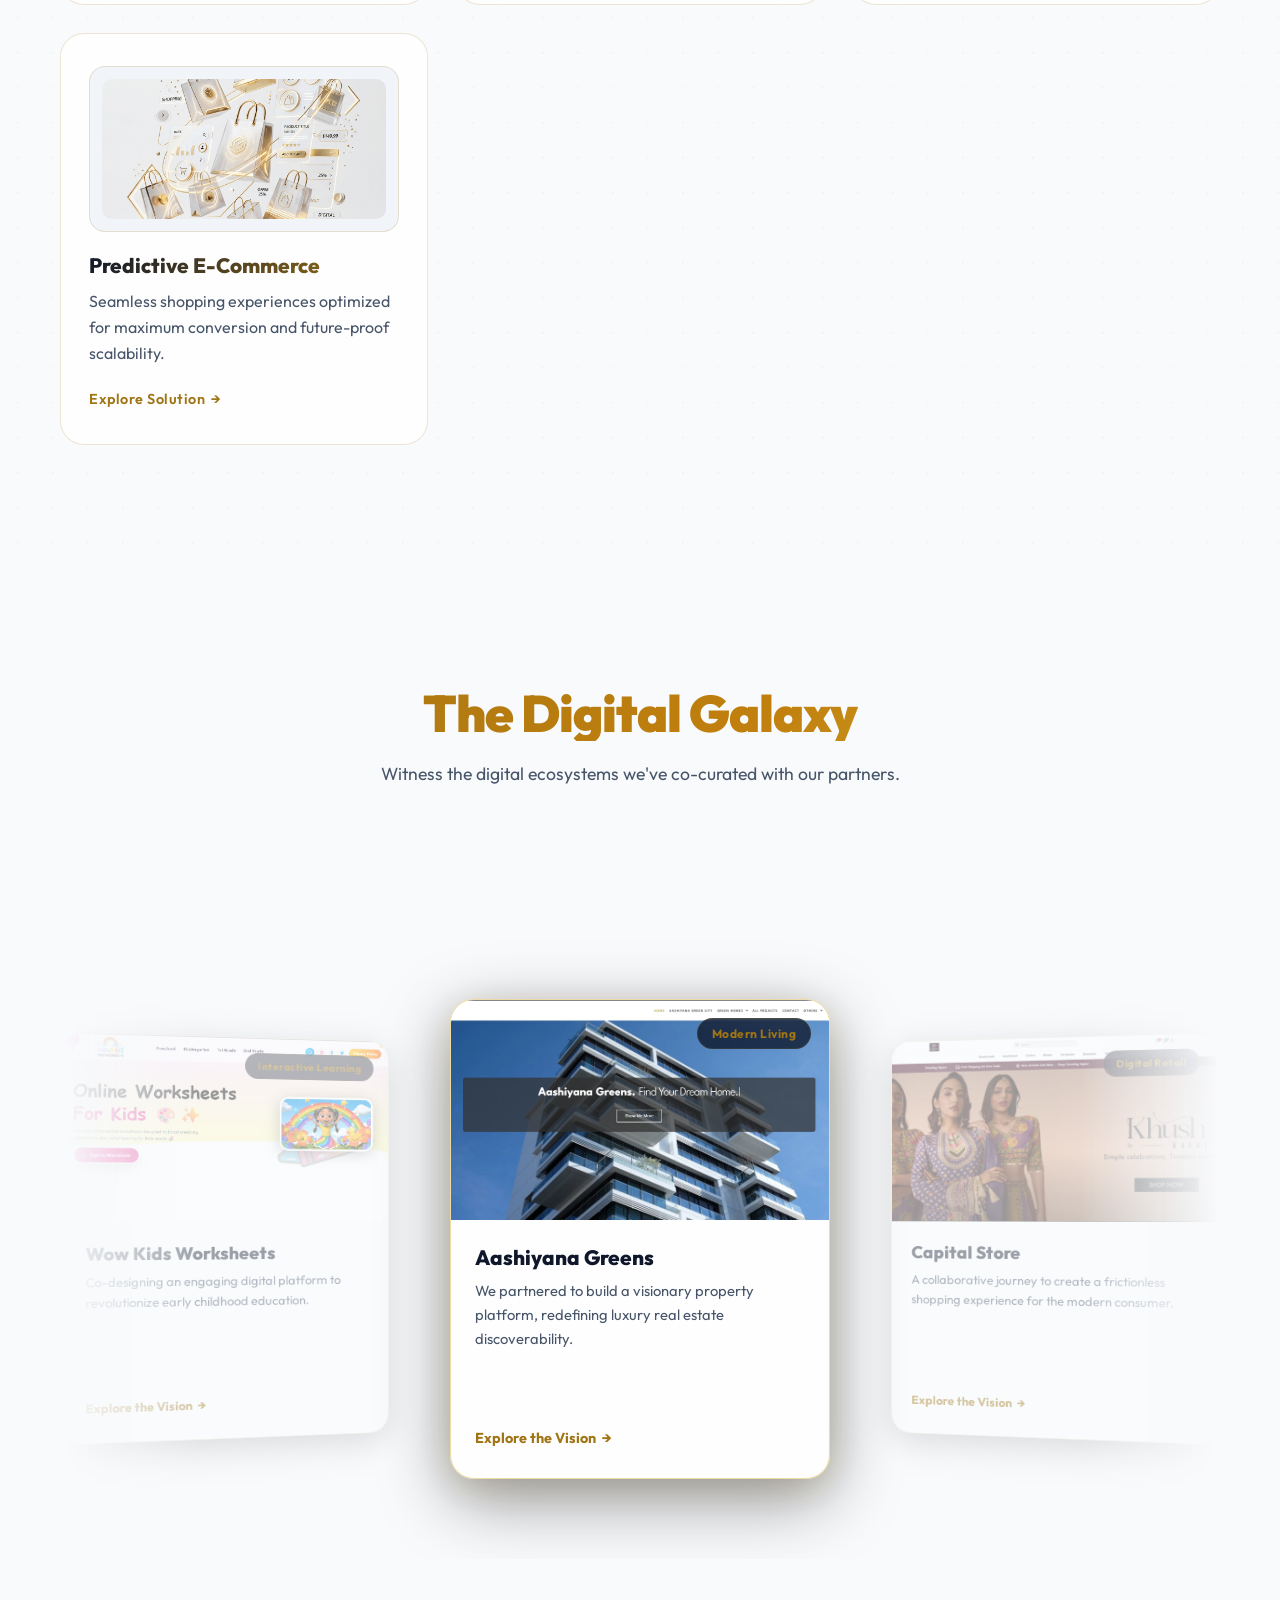
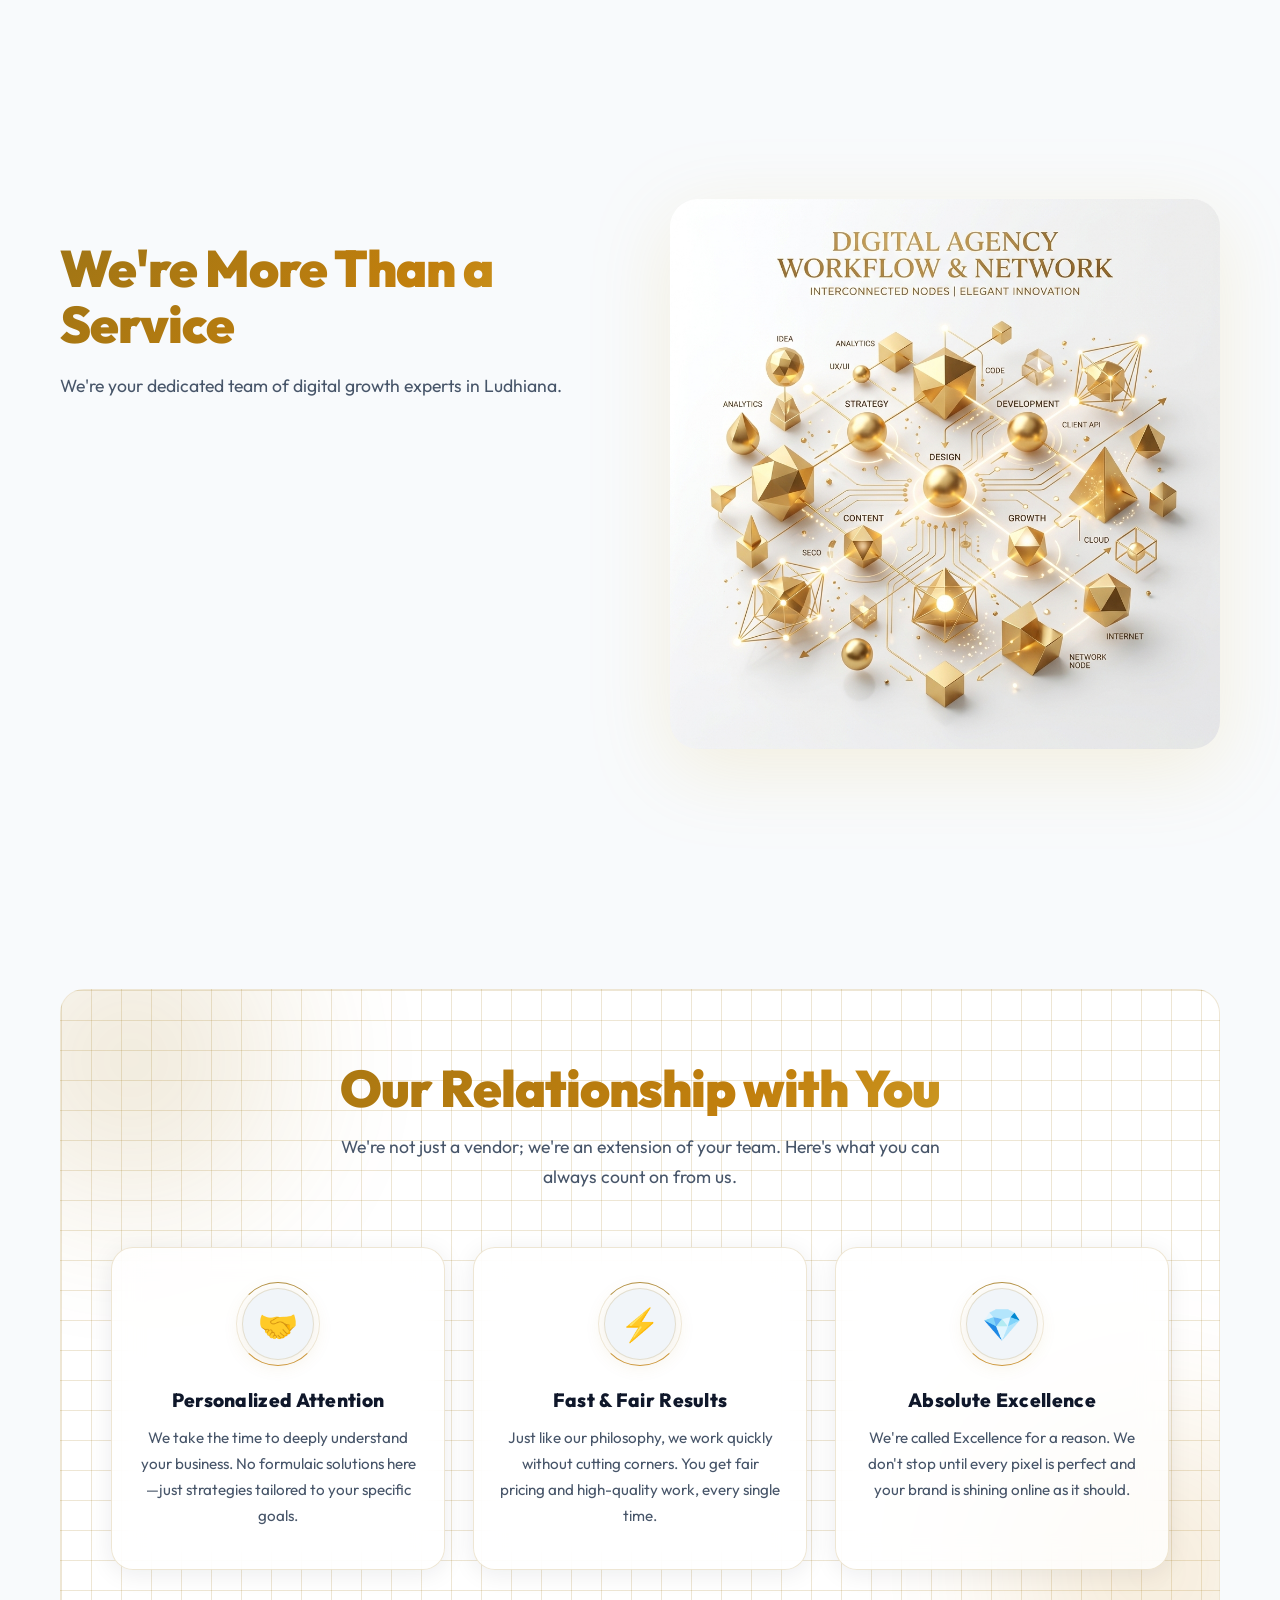
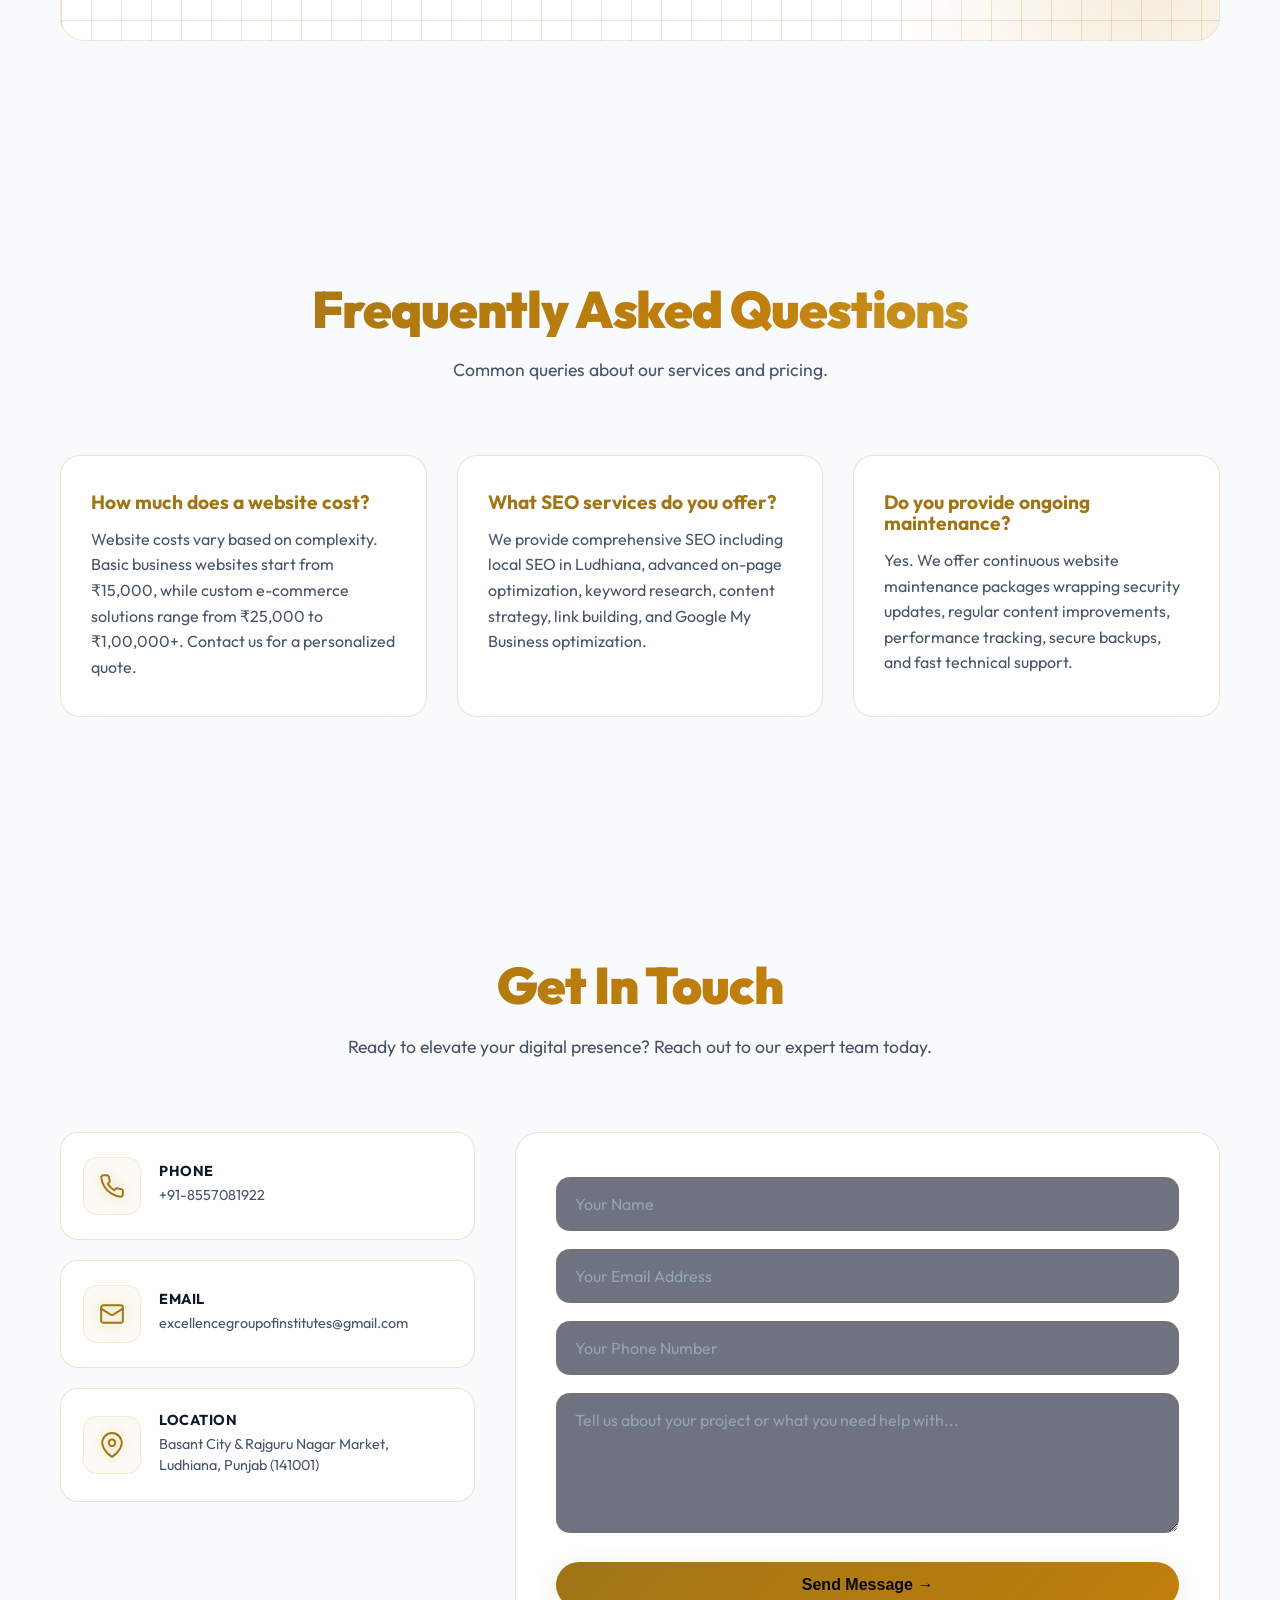
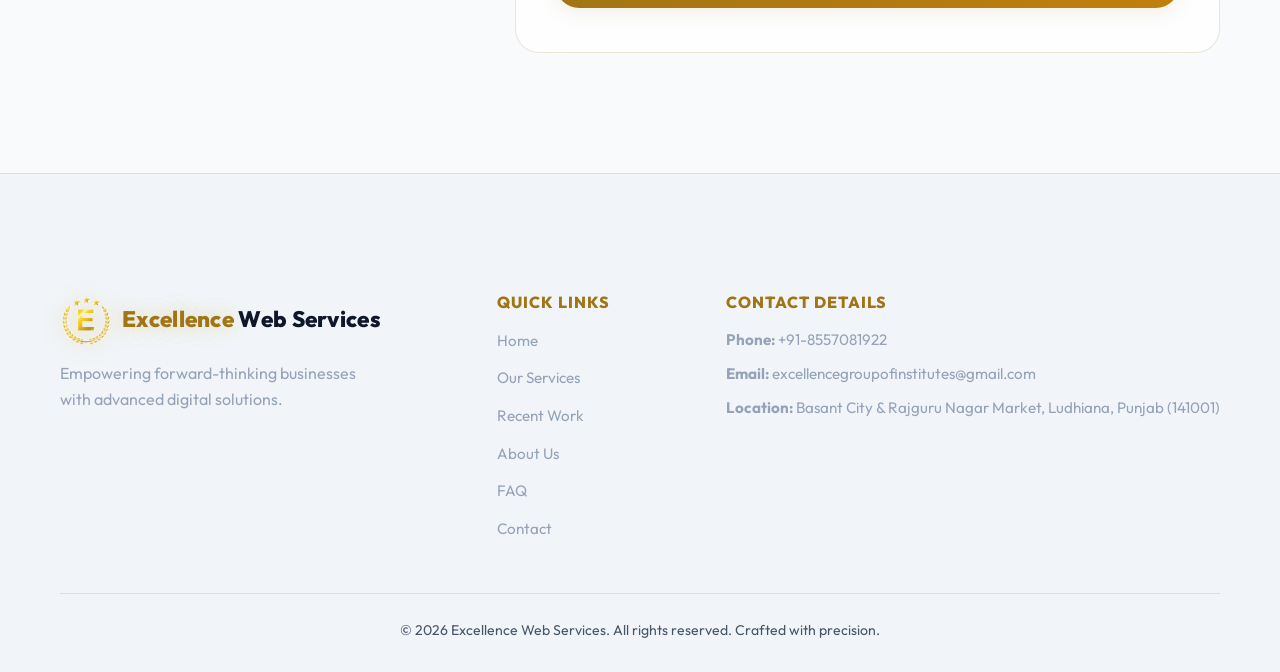
==== commit 9d742640: "Add files via upload" ====
--- a/index.html
+++ b/index.html
@@ -6,14 +6,25 @@
     <meta name="viewport" content="width=device-width, initial-scale=1.0">
     <title>Excellence Web Services | Future of Digital Growth</title>
     <link rel="icon" type="image/png" href="assets/Logo.png">
-    <meta name="description" content="Custom website design, SEO, and digital marketing services for businesses.">
+    <meta name="description" content="Custom website design, SEO, and digital marketing services for businesses in Ludhiana and beyond.">
     <link rel="stylesheet" href="css/style.css">
     <link rel="stylesheet" href="css/futuristics.css">
-    <!-- Modern Font: Outfit -->
-    <link href="https://fonts.googleapis.com/css2?family=Outfit:wght@300;400;600;800&display=swap" rel="stylesheet">
+    <link href="https://fonts.googleapis.com/css2?family=Outfit:wght@300;400;500;600;700;800;900&display=swap" rel="stylesheet">
 </head>
 
-    <!-- Splash Screen -->
+<body>
+
+    <!-- ═══════════════════════════════════════
+         GLOBAL ANIMATED BACKGROUND (fixed)
+    ════════════════════════════════════════════ -->
+    <div class="global-background">
+        <canvas id="hero-canvas"></canvas>
+        <div class="tech-grid-overlay"></div>
+    </div>
+
+    <!-- ═══════════════════════════════════════
+         SPLASH SCREEN
+    ════════════════════════════════════════════ -->
     <div id="splash-screen">
         <div class="splash-content">
             <img src="assets/Logo.png" alt="Excellence Web Services" class="splash-logo">
@@ -21,11 +32,12 @@
         </div>
     </div>
 
-    <nav class="glass-nav">
-      <!-- Sticky Navigation -->
-    <header class="header glass-nav" id="header">
+    <!-- ═══════════════════════════════════════
+         NAVIGATION
+    ════════════════════════════════════════════ -->
+    <header class="glass-nav" id="header">
         <div class="logo">
-            <img src="assets/Logo.png" alt="Excellence Web Services Logo" class="logo-img nav-logo-img">
+            <img src="assets/Logo.png" alt="Excellence Web Services Logo" class="nav-logo-img">
             <span><span class="brand-highlight">Excellence</span> Web Services</span>
         </div>
         <nav class="nav-links" id="navLinks">
@@ -36,20 +48,30 @@
         </nav>
         <div class="header-actions">
             <a href="#contact" class="primary-btn pulse-glow desktop-only">Get Started</a>
-            <div class="hamburger" id="hamburger">
+            <button id="theme-toggle" aria-label="Toggle dark/light mode" title="Toggle theme">
+                <span class="theme-toggle-thumb">☀️</span>
+            </button>
+            <button class="hamburger" id="hamburger" aria-label="Toggle Menu">
                 <span></span>
                 <span></span>
                 <span></span>
-            </div>
+            </button>
         </div>
     </header>
-    </nav>
-
+
+    <!-- ═══════════════════════════════════════
+         HERO SECTION
+    ════════════════════════════════════════════ -->
     <header id="home" class="hero-section">
-        <canvas id="hero-canvas"></canvas>
+        <div class="hero-visuals">
+            <div class="glow-orb main-orb"></div>
+            <div class="glow-orb secondary-orb"></div>
+            <div class="glow-orb accent-orb"></div>
+        </div>
+
         <div class="hero-container">
-            <div class="hero-content full-width text-center">
-                <div class="badge fade-up">Designing the Digital Ecosystem</div>
+            <div class="hero-content full-width text-center active">
+                <div class="badge">Designing the Digital Ecosystem</div>
                 <h1 class="reveal-text massive-text">Redefining Excellence.</h1>
                 <p class="hero-subtitle centered-subtitle">We partner with visionaries to build high-performance digital solutions that dominate the market.</p>
                 <div class="hero-actions centered-actions">
@@ -58,19 +80,16 @@
                 </div>
             </div>
         </div>
-        <div class="hero-visuals">
-            <div class="glow-orb main-orb"></div>
-            <div class="glow-orb secondary-orb"></div>
-            <div class="glow-orb accent-orb"></div>
-        </div>
+
         <div class="scroll-indicator">
-            <div class="mouse">
-                <div class="wheel"></div>
-            </div>
+            <div class="mouse"><div class="wheel"></div></div>
             <span>Scroll to Explore</span>
         </div>
     </header>
 
+    <!-- ═══════════════════════════════════════
+         SERVICES SECTION
+    ════════════════════════════════════════════ -->
     <main id="services">
         <section class="info-container section-relative">
             <div class="tech-mesh"></div>
@@ -79,35 +98,39 @@
                 <p class="section-desc">Tailored strategies powered by the latest digital infrastructure.</p>
             </div>
 
-            <div class="services-grid" id="services-grid">
-                <!-- Service Cards -->
-                <div class="service-card futuristic-card-v2" onclick="openModal('web')">
-                    <div class="card-icon"><img src="assets/service_web.png" class="service-img" alt="Web Design"></div>
+            <div class="services-grid">
+                <div class="service-card" onclick="openModal('web')">
+                    <div class="card-icon">
+                        <img src="assets/service_web.png" class="service-img" alt="Web Design">
+                    </div>
                     <h3>Intelligent Web Design</h3>
                     <p>High-performance, adaptive platforms engineered to scale your business at light speed.</p>
                     <a href="javascript:void(0)" class="learn-more">Explore Solution <span>→</span></a>
                 </div>
 
-                <div class="service-card futuristic-card-v2" onclick="openModal('seo')">
-                    <div class="card-icon"><img src="assets/service_seo.png" class="service-img" alt="SEO Services">
+                <div class="service-card" onclick="openModal('seo')">
+                    <div class="card-icon">
+                        <img src="assets/service_seo.png" class="service-img" alt="SEO Services">
                     </div>
                     <h3>Growth Optimization</h3>
                     <p>Advanced algorithmic SEO and data-backed strategies to ensure you stay ahead of the competition.</p>
                     <a href="javascript:void(0)" class="learn-more">Explore Solution <span>→</span></a>
                 </div>
 
-                <div class="service-card futuristic-card-v2" onclick="openModal('marketing')">
-                    <div class="card-icon"><img src="assets/service_marketing.png" class="service-img"
-                            alt="Digital Marketing"></div>
+                <div class="service-card" onclick="openModal('marketing')">
+                    <div class="card-icon">
+                        <img src="assets/service_marketing.png" class="service-img" alt="Digital Marketing">
+                    </div>
                     <h3>Strategic Marketing</h3>
                     <p>Omni-channel campaigns designed to build authority and drive precision-targeted traffic.</p>
                     <a href="javascript:void(0)" class="learn-more">Explore Solution <span>→</span></a>
                 </div>
 
-                <div class="service-card futuristic-card-v2" onclick="openModal('ecommerce')">
-                    <div class="card-icon"><img src="assets/service_ecommerce.png" class="service-img"
-                            alt="E-Commerce Development"></div>
-                    <h3>Predictive E-commerce</h3>
+                <div class="service-card" onclick="openModal('ecommerce')">
+                    <div class="card-icon">
+                        <img src="assets/service_ecommerce.png" class="service-img" alt="E-Commerce Development">
+                    </div>
+                    <h3>Predictive E-Commerce</h3>
                     <p>Seamless shopping experiences optimized for maximum conversion and future-proof scalability.</p>
                     <a href="javascript:void(0)" class="learn-more">Explore Solution <span>→</span></a>
                 </div>
@@ -115,16 +138,18 @@
         </section>
     </main>
 
-    <!-- Projects Section (3D Orbital Wheel) -->
+    <!-- ═══════════════════════════════════════
+         PROJECTS SECTION — 3D Orbital Wheel
+    ════════════════════════════════════════════ -->
     <section id="projects" class="info-container wheel-section">
         <div class="section-header">
             <h2 class="section-title">The Digital Galaxy</h2>
             <p class="section-desc">Witness the digital ecosystems we've co-curated with our partners.</p>
         </div>
-        
+
         <div class="wheel-container">
             <div class="wheel-inner">
-                <div class="project-card futuristic-card-v2 wheel-card">
+                <div class="project-card wheel-card">
                     <div class="project-img-wrapper">
                         <img src="assets/Aashiya Greens.png" alt="Aashiyana Greens" class="project-img">
                         <span class="project-tag">Modern Living</span>
@@ -136,7 +161,7 @@
                     </div>
                 </div>
 
-                <div class="project-card futuristic-card-v2 wheel-card">
+                <div class="project-card wheel-card">
                     <div class="project-img-wrapper">
                         <img src="assets/Capital store.png" alt="Capital Store" class="project-img">
                         <span class="project-tag">Digital Retail</span>
@@ -148,7 +173,7 @@
                     </div>
                 </div>
 
-                <div class="project-card futuristic-card-v2 wheel-card">
+                <div class="project-card wheel-card">
                     <div class="project-img-wrapper">
                         <img src="assets/Divya Agro Traders.png" alt="Divya Agro Traders" class="project-img">
                         <span class="project-tag">Agri-Future</span>
@@ -160,7 +185,7 @@
                     </div>
                 </div>
 
-                <div class="project-card futuristic-card-v2 wheel-card">
+                <div class="project-card wheel-card">
                     <div class="project-img-wrapper">
                         <img src="assets/Wow kids Worksheets.png" alt="Wow Kids Worksheets" class="project-img">
                         <span class="project-tag">Interactive Learning</span>
@@ -172,18 +197,20 @@
                     </div>
                 </div>
             </div>
-            
+
             <div class="wheel-nav">
-                <button id="wheel-prev" class="wheel-btn">←</button>
+                <button id="wheel-prev" class="wheel-btn" aria-label="Previous Project">←</button>
                 <div class="wheel-progress">
                     <div id="wheel-bar" class="wheel-bar"></div>
                 </div>
-                <button id="wheel-next" class="wheel-btn">→</button>
+                <button id="wheel-next" class="wheel-btn" aria-label="Next Project">→</button>
             </div>
         </div>
     </section>
 
-    <!-- Why Choose Us / About -->
+    <!-- ═══════════════════════════════════════
+         ABOUT SECTION
+    ════════════════════════════════════════════ -->
     <section id="about" class="info-container split-section">
         <div class="split-content slide-in-left">
             <div class="section-header align-left">
@@ -195,25 +222,20 @@
             </div>
         </div>
         <div class="split-image-wrapper slide-in-right">
-            <img src="assets/about_gold_abstract.png" alt="Digital Agency Workflow"
-                class="floating-img rounded-img about-img">
+            <img src="assets/about_gold_abstract.png" alt="Digital Agency Workflow" class="floating-img about-img">
         </div>
     </section>
 
-    <!-- Our Promise Section -->
-    <section id="promise" class="info-container promise-section" style="text-align: center;">
-        <div class="glass-panel tech-grid-bg"
-            style="padding: 60px 40px; position: relative; overflow: hidden; border-width: 2px;">
-            <!-- Decorative futuristic orbs -->
-            <div class="glow-orb"
-                style="top: -50px; left: -50px; width: 200px; height: 200px; opacity: 0.15; filter: blur(40px);"></div>
-            <div class="glow-orb"
-                style="bottom: -50px; right: -50px; width: 200px; height: 200px; opacity: 0.15; filter: blur(40px);">
-            </div>
-
-            <h2 class="section-title" style="margin-bottom: 20px; position: relative; z-index: 2;">Our Relationship with You
-            </h2>
-            <p class="section-desc" style="margin: 0 auto 50px; position: relative; z-index: 2;">We're not just a vendor; we're an extension of your team. Here's what you can always count on from us.</p>
+    <!-- ═══════════════════════════════════════
+         OUR PROMISE SECTION
+    ════════════════════════════════════════════ -->
+    <section id="promise" class="info-container promise-section">
+        <div class="glass-panel tech-grid-bg promise-glass">
+            <div class="glow-orb promise-orb-1"></div>
+            <div class="glow-orb promise-orb-2"></div>
+
+            <h2 class="section-title" style="margin-bottom: 16px; position: relative; z-index: 2;">Our Relationship with You</h2>
+            <p class="section-desc" style="margin: 0 auto 55px; position: relative; z-index: 2;">We're not just a vendor; we're an extension of your team. Here's what you can always count on from us.</p>
 
             <div class="promise-grid" style="position: relative; z-index: 2;">
                 <div class="promise-item futuristic-card">
@@ -227,7 +249,7 @@
                     <div class="promise-icon-wrapper">
                         <div class="promise-icon">⚡</div>
                     </div>
-                    <h4>Fast & Fair Results</h4>
+                    <h4>Fast &amp; Fair Results</h4>
                     <p>Just like our philosophy, we work quickly without cutting corners. You get fair pricing and high-quality work, every single time.</p>
                 </div>
                 <div class="promise-item futuristic-card">
@@ -241,32 +263,33 @@
         </div>
     </section>
 
-    <!-- FAQ Section -->
+    <!-- ═══════════════════════════════════════
+         FAQ SECTION
+    ════════════════════════════════════════════ -->
     <section id="faq" class="info-container">
         <div class="section-header">
             <h2 class="section-title">Frequently Asked Questions</h2>
             <p class="section-desc">Common queries about our services and pricing.</p>
         </div>
         <div class="faq-grid">
-            <div class="faq-card glass-panel">
+            <div class="faq-card">
                 <h3>How much does a website cost?</h3>
-                <p>Website costs vary based on complexity. Basic business websites start from ₹15,000, while custom
-                    e-commerce solutions range from ₹25,000 to ₹1,00,000+. Contact us for a personalized quote.</p>
-            </div>
-            <div class="faq-card glass-panel">
+                <p>Website costs vary based on complexity. Basic business websites start from ₹15,000, while custom e-commerce solutions range from ₹25,000 to ₹1,00,000+. Contact us for a personalized quote.</p>
+            </div>
+            <div class="faq-card">
                 <h3>What SEO services do you offer?</h3>
-                <p>We provide comprehensive SEO including local SEO in Ludhiana, advanced on-page optimization, keyword
-                    research, content strategy, link building, and exact Google My Business optimization.</p>
-            </div>
-            <div class="faq-card glass-panel">
+                <p>We provide comprehensive SEO including local SEO in Ludhiana, advanced on-page optimization, keyword research, content strategy, link building, and Google My Business optimization.</p>
+            </div>
+            <div class="faq-card">
                 <h3>Do you provide ongoing maintenance?</h3>
-                <p>Yes. We offer continuous website maintenance packages wrapping security updates, regular content
-                    improvements, performance tracking, secure backups, and fast technical support.</p>
+                <p>Yes. We offer continuous website maintenance packages wrapping security updates, regular content improvements, performance tracking, secure backups, and fast technical support.</p>
             </div>
         </div>
     </section>
 
-    <!-- Dedicated Contact Section -->
+    <!-- ═══════════════════════════════════════
+         CONTACT SECTION
+    ════════════════════════════════════════════ -->
     <section id="contact" class="info-container">
         <div class="section-header">
             <h2 class="section-title">Get In Touch</h2>
@@ -275,79 +298,68 @@
 
         <div class="contact-wrapper">
             <div class="contact-info-cards slide-in-left">
-                <div class="contact-info-card futuristic-contact-card">
+                <div class="contact-info-card">
                     <div class="contact-icon-wrapper">
-                        <svg viewBox="0 0 24 24" fill="none" stroke="#d4af37" stroke-width="2" stroke-linecap="round"
-                            stroke-linejoin="round" class="tech-icon">
-                            <path
-                                d="M22 16.92v3a2 2 0 0 1-2.18 2 19.79 19.79 0 0 1-8.63-3.07 19.5 19.5 0 0 1-6-6 19.79 19.79 0 0 1-3.07-8.67A2 2 0 0 1 4.11 2h3a2 2 0 0 1 2 1.72 12.84 12.84 0 0 0 .7 2.81 2 2 0 0 1-.45 2.11L8.09 9.91a16 16 0 0 0 6 6l1.27-1.27a2 2 0 0 1 2.11-.45 12.84 12.84 0 0 0 2.81.7A2 2 0 0 1 22 16.92z">
-                            </path>
-                            <path class="tech-pulse" d="M14.05 2a9 9 0 0 1 8 7.94" stroke-dasharray="4 4" />
-                            <path class="tech-pulse" d="M14.05 6A5 5 0 0 1 18 10" stroke-dasharray="2 2" />
+                        <svg viewBox="0 0 24 24" fill="none" stroke="var(--accent-gold)" stroke-width="1.8" stroke-linecap="round" stroke-linejoin="round" class="tech-icon">
+                            <path d="M22 16.92v3a2 2 0 0 1-2.18 2 19.79 19.79 0 0 1-8.63-3.07 19.5 19.5 0 0 1-6-6 19.79 19.79 0 0 1-3.07-8.67A2 2 0 0 1 4.11 2h3a2 2 0 0 1 2 1.72 12.84 12.84 0 0 0 .7 2.81 2 2 0 0 1-.45 2.11L8.09 9.91a16 16 0 0 0 6 6l1.27-1.27a2 2 0 0 1 2.11-.45 12.84 12.84 0 0 0 2.81.7A2 2 0 0 1 22 16.92z"></path>
                         </svg>
                     </div>
                     <div>
-                        <h4 style="margin: 0 0 5px; color: var(--text-main);">Phone</h4>
-                        <p style="margin: 0; color: var(--text-muted);">+91-8557081922</p>
-                    </div>
-                </div>
-                <div class="contact-info-card futuristic-contact-card">
+                        <h4>Phone</h4>
+                        <p>+91-8557081922</p>
+                    </div>
+                </div>
+
+                <div class="contact-info-card">
                     <div class="contact-icon-wrapper">
-                        <svg viewBox="0 0 24 24" fill="none" stroke="#d4af37" stroke-width="2" stroke-linecap="round"
-                            stroke-linejoin="round" class="tech-icon">
+                        <svg viewBox="0 0 24 24" fill="none" stroke="var(--accent-gold)" stroke-width="1.8" stroke-linecap="round" stroke-linejoin="round" class="tech-icon">
                             <rect x="2" y="4" width="20" height="16" rx="2" ry="2"></rect>
                             <path d="m22 7-8.97 5.7a1.94 1.94 0 0 1-2.06 0L2 7"></path>
-                            <path class="tech-pulse" d="M2 17l6-6" stroke-dasharray="2 2" />
-                            <path class="tech-pulse" d="M22 17l-6-6" stroke-dasharray="2 2" />
                         </svg>
                     </div>
                     <div>
-                        <h4 style="margin: 0 0 5px; color: var(--text-main);">Email</h4>
-                        <p style="margin: 0; color: var(--text-muted);">excellencegroupofinstitutes@gmail.com</p>
-                    </div>
-                </div>
-                <div class="contact-info-card futuristic-contact-card">
+                        <h4>Email</h4>
+                        <p>excellencegroupofinstitutes@gmail.com</p>
+                    </div>
+                </div>
+
+                <div class="contact-info-card">
                     <div class="contact-icon-wrapper">
-                        <svg viewBox="0 0 24 24" fill="none" stroke="#d4af37" stroke-width="2" stroke-linecap="round"
-                            stroke-linejoin="round" class="tech-icon">
+                        <svg viewBox="0 0 24 24" fill="none" stroke="var(--accent-gold)" stroke-width="1.8" stroke-linecap="round" stroke-linejoin="round" class="tech-icon">
                             <path d="M21 10c0 7-9 13-9 13s-9-6-9-13a9 9 0 0 1 18 0z"></path>
                             <circle cx="12" cy="10" r="3"></circle>
-                            <path class="tech-pulse" d="M12 2v2" stroke-dasharray="1 2" />
-                            <ellipse cx="12" cy="22" rx="5" ry="1.5" class="tech-pulse" />
                         </svg>
                     </div>
                     <div>
-                        <h4 style="margin: 0 0 5px; color: var(--text-main);">Location</h4>
-                        <p style="margin: 0; color: var(--text-muted);">Basant City & Rajguru Nagar Market,<br>Ludhiana,
-                            Punjab (141001)</p>
-                    </div>
-                </div>
-            </div>
-
-            <div class="contact-form-container glass-panel slide-in-right">
-                <form action="#" method="POST"
-                    onsubmit="event.preventDefault(); alert('This is a prototype form. In production, we will connect this to your preferred email SMTP server!');">
+                        <h4>Location</h4>
+                        <p>Basant City &amp; Rajguru Nagar Market,<br>Ludhiana, Punjab (141001)</p>
+                    </div>
+                </div>
+            </div>
+
+            <div class="contact-form-container slide-in-right">
+                <form action="#" method="POST" onsubmit="event.preventDefault(); alert('Thank you! We\'ll be in touch within 24 hours.');">
                     <div class="form-group">
-                        <input type="text" placeholder="Your Name" required>
+                        <input type="text" id="form-name" placeholder="Your Name" required autocomplete="name">
                     </div>
                     <div class="form-group">
-                        <input type="email" placeholder="Your Email Address" required>
+                        <input type="email" id="form-email" placeholder="Your Email Address" required autocomplete="email">
                     </div>
                     <div class="form-group">
-                        <input type="tel" placeholder="Your Phone Number">
+                        <input type="tel" id="form-phone" placeholder="Your Phone Number" autocomplete="tel">
                     </div>
                     <div class="form-group">
-                        <textarea placeholder="Tell us about your project or what you need help with..."
-                            required></textarea>
-                    </div>
-                    <button type="submit" class="primary-btn submit-btn pulse-glow" style="width: 100%;">Send
-                        Message</button>
+                        <textarea id="form-message" placeholder="Tell us about your project or what you need help with..." required></textarea>
+                    </div>
+                    <button type="submit" class="primary-btn submit-btn pulse-glow">Send Message →</button>
                 </form>
             </div>
         </div>
     </section>
 
-    <!-- Footer -->
+    <!-- ═══════════════════════════════════════
+         FOOTER
+    ════════════════════════════════════════════ -->
     <footer id="footer" class="footer-section info-container">
         <div class="footer-content">
             <div class="footer-brand">
@@ -374,37 +386,38 @@
                 <h3>Contact Details</h3>
                 <p><strong>Phone:</strong> +91-8557081922</p>
                 <p><strong>Email:</strong> excellencegroupofinstitutes@gmail.com</p>
-                <p><strong>Location:</strong> Basant City & Rajguru Nagar Market, Ludhiana, Punjab (141001)</p>
+                <p><strong>Location:</strong> Basant City &amp; Rajguru Nagar Market, Ludhiana, Punjab (141001)</p>
             </div>
         </div>
         <div class="footer-bottom">
-            <p>&copy; 2026 Excellence Web Services. All rights reserved.</p>
+            <p>&copy; 2026 Excellence Web Services. All rights reserved. Crafted with precision.</p>
         </div>
     </footer>
 
-    <!-- Interactive Modal -->
-    <div id="serviceModal" class="modal-overlay">
-        <div class="modal-content glass-panel">
-            <button class="close-btn" onclick="closeModal()">&times;</button>
+    <!-- ═══════════════════════════════════════
+         SERVICE MODAL
+    ════════════════════════════════════════════ -->
+    <div id="serviceModal" class="modal-overlay" role="dialog" aria-modal="true" aria-labelledby="modalTitle">
+        <div class="modal-content">
+            <button class="close-btn" onclick="closeModal()" aria-label="Close">&times;</button>
             <div class="modal-icon" id="modalIcon">💻</div>
             <h3 id="modalTitle">Service Title</h3>
             <p id="modalDesc">Detailed description goes here...</p>
-            <a href="#contact" class="primary-btn pulse-glow" style="margin-top: 20px" onclick="closeModal()">Get a
-                Quote</a>
+            <a href="#contact" class="primary-btn pulse-glow" style="margin-top: 20px;" onclick="closeModal()">Get a Quote →</a>
         </div>
     </div>
 
-    <!-- WhatsApp Floating Button -->
-    <a href="https://wa.me/918557081922?text=Hello%20Excellence%20Web%20Services!" class="whatsapp-float"
-        target="_blank" rel="noopener noreferrer">
+    <!-- ═══════════════════════════════════════
+         WHATSAPP FLOAT
+    ════════════════════════════════════════════ -->
+    <a href="https://wa.me/918557081922?text=Hello%20Excellence%20Web%20Services!" class="whatsapp-float" target="_blank" rel="noopener noreferrer" aria-label="Chat on WhatsApp">
         <svg viewBox="0 0 24 24" class="wa-icon" xmlns="http://www.w3.org/2000/svg" fill="currentColor">
-            <path
-                d="M12.031 0C5.383 0 0 5.383 0 12.031c0 2.651.854 5.111 2.302 7.042l-1.6 5.86 6.002-1.574A11.968 11.968 0 0012.031 24c6.648 0 12.031-5.383 12.031-12.031S18.679 0 12.031 0zm0 22.016c-2.158 0-4.148-.568-5.83-1.542l-.418-.248-3.486.914.932-3.4-.273-.434a9.96 9.96 0 01-1.608-5.467c0-5.545 4.512-10.057 10.057-10.057S22.088 6.293 22.088 11.838s-4.512 10.057-10.057 10.057zm5.518-7.553c-.302-.152-1.792-.884-2.072-.986-.279-.1-.482-.152-.685.152-.203.304-.784.986-.961 1.188-.178.203-.355.228-.657.076-2.12-.907-3.626-2.046-4.542-4.113-.152-.304.152-.456.304-.761.05-.1.152-.25.228-.38a1.64 1.64 0 00.127-.253c.101-.203.05-.38-.025-.532-.076-.152-.685-1.648-.938-2.257-.245-.595-.494-.515-.685-.525-.178-.008-.381-.01-.584-.01s-.532.076-.811.38c-.28.304-1.066 1.04-1.066 2.535s1.092 2.94 1.243 3.143c.152.203 2.144 3.275 5.19 4.593 1.954.845 2.766.786 3.273.66.568-.142 1.792-.733 2.045-1.443.254-.71.254-1.318.178-1.442-.076-.126-.28-.202-.583-.354z" />
+            <path d="M12.031 0C5.383 0 0 5.383 0 12.031c0 2.651.854 5.111 2.302 7.042l-1.6 5.86 6.002-1.574A11.968 11.968 0 0012.031 24c6.648 0 12.031-5.383 12.031-12.031S18.679 0 12.031 0zm0 22.016c-2.158 0-4.148-.568-5.83-1.542l-.418-.248-3.486.914.932-3.4-.273-.434a9.96 9.96 0 01-1.608-5.467c0-5.545 4.512-10.057 10.057-10.057S22.088 6.293 22.088 11.838s-4.512 10.057-10.057 10.057zm5.518-7.553c-.302-.152-1.792-.884-2.072-.986-.279-.1-.482-.152-.685.152-.203.304-.784.986-.961 1.188-.178.203-.355.228-.657.076-2.12-.907-3.626-2.046-4.542-4.113-.152-.304.152-.456.304-.761.05-.1.152-.25.228-.38a1.64 1.64 0 00.127-.253c.101-.203.05-.38-.025-.532-.076-.152-.685-1.648-.938-2.257-.245-.595-.494-.515-.685-.525-.178-.008-.381-.01-.584-.01s-.532.076-.811.38c-.28.304-1.066 1.04-1.066 2.535s1.092 2.94 1.243 3.143c.152.203 2.144 3.275 5.19 4.593 1.954.845 2.766.786 3.273.66.568-.142 1.792-.733 2.045-1.443.254-.71.254-1.318.178-1.442-.076-.126-.28-.202-.583-.354z" />
         </svg>
     </a>
 
     <script src="js/main.js"></script>
     <script src="js/animation.js"></script>
+
 </body>
-
 </html>
--- a/css/style.css
+++ b/css/style.css
@@ -1,134 +1,228 @@
+/* ============================================================
+   EXCELLENCE WEB SERVICES — PREMIUM DUAL THEME v4.0
+   ============================================================ */
+
+@import url('https://fonts.googleapis.com/css2?family=Outfit:wght@300;400;500;600;700;800;900&display=swap');
+
+/* ═══════════ LIGHT MODE (Default) ═══════════ */
 :root {
-    /* Excellence Web Services Light Gold Theme */
-    --primary-bg: #ffffff; /* Pure white background */
-    --brand-blue: #1e293b; /* Dark slate for high contrast */
-    --accent-color: #d4af37; /* Premium Gold */
-    --secondary-accent: #b8860b; /* Deep Gold */
-    
-    --text-main: #1e293b; /* Dark slate text for readability */
-    --text-muted: #475569; /* Slate gray */
-    
-    --glass-bg: rgba(255, 255, 255, 0.7); /* Light glass */
-    --glass-border: rgba(212, 175, 55, 0.3); /* Gold tint border */
-    
-    --glow-shadow: 0 0 20px rgba(212, 175, 55, 0.4);
-}
-
-* {
-    margin: 0;
-    padding: 0;
+    --primary-bg: #f8fafc;
+    --surface-1: #ffffff;
+    --surface-2: #f1f5f9;
+    --accent-gold: #a07515;
+    --accent-amber: #c17f0d;
+    --accent-light: #d4af37;
+    --text-primary: #0f172a;
+    --text-secondary: #475569;
+    --text-muted: #94a3b8;
+    --glass-bg: rgba(255, 255, 255, 0.8);
+    --glass-border: rgba(160, 117, 21, 0.18);
+    --glass-border-hover: rgba(160, 117, 21, 0.42);
+    --glow-sm: 0 4px 20px rgba(160, 117, 21, 0.12);
+    --glow-md: 0 8px 35px rgba(160, 117, 21, 0.18);
+    --glow-lg: 0 15px 60px rgba(160, 117, 21, 0.14);
+    --nav-height: 80px;
+    --particle-color: 160, 117, 21;
+    --shadow-card: 0 4px 24px rgba(15, 23, 42, 0.08);
+    --shadow-massive: rgba(160, 117, 21, 0.1);
+}
+
+/* ═══════════ DARK MODE ═══════════ */
+[data-theme="dark"] {
+    --primary-bg: #020817;
+    --surface-1: #0d1b2e;
+    --surface-2: #0f2040;
+    --accent-gold: #d4af37;
+    --accent-amber: #f59e0b;
+    --accent-light: #fbbf24;
+    --text-primary: #f1f5f9;
+    --text-secondary: #94a3b8;
+    --text-muted: #64748b;
+    --glass-bg: rgba(13, 27, 46, 0.55);
+    --glass-border: rgba(212, 175, 55, 0.18);
+    --glass-border-hover: rgba(212, 175, 55, 0.45);
+    --glow-sm: 0 0 15px rgba(212, 175, 55, 0.3);
+    --glow-md: 0 0 30px rgba(212, 175, 55, 0.35);
+    --glow-lg: 0 0 60px rgba(212, 175, 55, 0.25);
+    --particle-color: 212, 175, 55;
+    --shadow-card: 0 4px 24px rgba(0, 0, 0, 0.35);
+    --shadow-massive: rgba(212, 175, 55, 0.2);
+}
+
+/* ═══════════ THEME TRANSITION ═══════════ */
+html {
+    transition: background-color 0.35s ease;
+}
+
+body, body * {
+    transition:
+        background-color 0.35s ease,
+        border-color 0.35s ease,
+        box-shadow 0.35s ease;
+}
+
+/* RESET */
+*, *::before, *::after {
+    margin: 0; padding: 0;
     box-sizing: border-box;
 }
+
+html { scroll-behavior: smooth; }
 
 body {
     font-family: 'Outfit', sans-serif;
-    background-color: var(--primary-bg);
-    color: var(--text-main);
+    background: var(--primary-bg);
+    color: var(--text-primary);
     line-height: 1.6;
     overflow-x: hidden;
-    scroll-behavior: smooth;
-    background-image: radial-gradient(circle at 10% 20%, rgba(212, 175, 55, 0.08) 0%, transparent 50%),
-                      radial-gradient(circle at 90% 80%, rgba(184, 134, 11, 0.05) 0%, transparent 50%);
-}
-
+}
+
+/* ============ TYPOGRAPHY ============ */
+h1, h2, h3, h4 { font-weight: 800; line-height: 1.1; }
+
+.section-title {
+    font-size: clamp(2rem, 5vw, 3.2rem);
+    font-weight: 900;
+    background: linear-gradient(135deg, var(--accent-gold) 0%, var(--accent-amber) 60%, var(--accent-light) 100%);
+    -webkit-background-clip: text;
+    background-clip: text;
+    -webkit-text-fill-color: transparent;
+    margin-bottom: 18px;
+    letter-spacing: -0.02em;
+}
+
+.section-desc {
+    color: var(--text-secondary);
+    font-size: 1.1rem;
+    max-width: 600px;
+    margin: 0 auto;
+    line-height: 1.7;
+}
+
+p { color: var(--text-secondary); }
+
+/* ============ LAYOUT ============ */
 .info-container {
     max-width: 1400px;
     margin: 0 auto;
-    padding: 120px 20px;
+    padding: 120px clamp(20px, 5vw, 60px);
 }
 
 .section-header {
     text-align: center;
-    margin-bottom: 60px;
-}
-
-.section-title {
-    font-size: 3rem;
-    font-weight: 800;
-    /* Head fonts matching the gold */
-    background: linear-gradient(135deg, var(--secondary-accent) 0%, var(--accent-color) 100%);
-    background-clip: text;
-    -webkit-background-clip: text;
-    -webkit-text-fill-color: transparent;
-    margin-bottom: 20px;
-}
-
-.section-desc {
-    color: var(--text-muted);
-    font-size: 1.1rem;
-    max-width: 600px;
-    margin: 0 auto;
-}
-
-/* Typography Enhancements */
-h1, h2, h3 {
-    letter-spacing: -0.04em;
-    font-weight: 800;
-}
-
+    margin-bottom: 70px;
+}
+
+/* ============ MASSIVE HERO TEXT ============ */
 .massive-text {
-    font-size: 7.5rem !important;
+    font-size: clamp(2.8rem, 10vw, 8rem) !important;
     line-height: 0.9 !important;
     font-weight: 900 !important;
+    text-transform: uppercase;
+    letter-spacing: -0.04em !important;
+    background: linear-gradient(135deg, var(--text-primary) 0%, var(--accent-gold) 50%, var(--accent-amber) 100%);
+    -webkit-background-clip: text;
+    background-clip: text;
+    -webkit-text-fill-color: transparent;
     margin-bottom: 30px !important;
-    text-transform: uppercase;
-    letter-spacing: -0.05em;
+    filter: drop-shadow(0 0 40px var(--shadow-massive));
 }
 
 .centered-subtitle {
     margin: 0 auto 50px !important;
-    font-size: 1.4rem !important;
-    max-width: 700px !important;
-    color: var(--text-muted);
+    font-size: clamp(1rem, 2vw, 1.35rem) !important;
+    max-width: 650px !important;
+    color: var(--text-secondary) !important;
+    font-weight: 400 !important;
 }
 
 .hero-actions.centered-actions {
     justify-content: center;
-    gap: 25px;
+    gap: 20px;
+    flex-wrap: wrap;
 }
 
 .lg-btn {
-    padding: 18px 45px !important;
-    font-size: 1.2rem !important;
-}
+    padding: 18px 50px !important;
+    font-size: 1.1rem !important;
+}
+
+/* ============ BUTTONS ============ */
+.primary-btn {
+    display: inline-flex;
+    align-items: center;
+    justify-content: center;
+    gap: 10px;
+    padding: 14px 36px;
+    background: linear-gradient(135deg, var(--accent-gold), var(--accent-amber));
+    color: #020817;
+    text-decoration: none;
+    border-radius: 50px;
+    font-weight: 700;
+    font-size: 1rem;
+    border: none;
+    cursor: pointer;
+    box-shadow: var(--glow-sm);
+    transition: transform 0.3s cubic-bezier(0.2, 0.8, 0.2, 1), box-shadow 0.3s;
+    position: relative;
+    overflow: hidden;
+    z-index: 1;
+    white-space: nowrap;
+}
+
+.primary-btn::before {
+    content: '';
+    position: absolute; inset: 0;
+    background: linear-gradient(135deg, var(--accent-light), var(--accent-gold));
+    opacity: 0;
+    transition: opacity 0.3s;
+    z-index: -1;
+    border-radius: 50px;
+}
+
+.primary-btn:hover { transform: translateY(-3px) scale(1.02); box-shadow: var(--glow-md); }
+.primary-btn:hover::before { opacity: 1; }
 
 .secondary-nav-btn {
-    color: var(--text-main);
+    display: inline-flex;
+    align-items: center;
+    gap: 8px;
+    color: var(--text-secondary);
     text-decoration: none;
     font-weight: 600;
+    font-size: 1rem;
+    transition: color 0.3s;
+}
+
+.secondary-nav-btn span { color: var(--accent-gold); transition: transform 0.3s; }
+.secondary-nav-btn:hover { color: var(--text-primary); }
+.secondary-nav-btn:hover span { transform: translateY(5px); }
+
+/* ============ ABOUT SECTION ============ */
+.about-content {
     font-size: 1.1rem;
+    padding: 50px 40px;
+    line-height: 1.9;
+    color: var(--text-secondary);
+}
+
+.about-content strong { color: var(--accent-gold); font-weight: 700; }
+.about-img { border-radius: 24px; max-width: 100%; }
+
+.split-section {
     display: flex;
     align-items: center;
-    gap: 10px;
-    transition: all 0.3s ease;
-}
-
-.secondary-nav-btn span {
-    color: var(--accent-color);
-    font-size: 1.4rem;
-    transition: transform 0.3s ease;
-}
-
-.secondary-nav-btn:hover span {
-    transform: translateY(5px);
-}
-
-p {
-    color: var(--text-muted);
-}
-
-/* Additional Sections Layout */
-.about-content {
-    text-align: center;
-    font-size: 1.15rem;
-    padding: 60px 40px;
-    line-height: 1.8;
-}
-
-.about-content strong {
-    color: var(--secondary-accent);
-}
-
+    justify-content: space-between;
+    gap: 60px;
+}
+
+.split-content { flex: 1; max-width: 580px; }
+
+.align-left { text-align: left !important; }
+.section-header.align-left { margin-bottom: 25px; }
+.section-header.align-left .section-desc { margin-left: 0; }
+
+/* ============ FAQ ============ */
 .faq-grid {
     display: grid;
     grid-template-columns: repeat(auto-fit, minmax(300px, 1fr));
@@ -136,17 +230,22 @@
 }
 
 .faq-card h3 {
-    font-size: 1.25rem;
-    color: var(--secondary-accent);
-    margin-bottom: 12px;
-}
-
-/* Footer Alignment */
+    font-size: 1.2rem;
+    font-weight: 700;
+    color: var(--accent-gold);
+    margin-bottom: 14px;
+}
+
+/* ============ FOOTER ============ */
 .footer-section {
-    background: #fafaf9; /* Warm off-white */
+    background: var(--surface-2);
     border-top: 1px solid var(--glass-border);
-    margin-top: 40px;
     padding-bottom: 30px;
+}
+
+/* Dark mode footer gets deeper bg */
+[data-theme="dark"] .footer-section {
+    background: #010810;
 }
 
 .footer-content {
@@ -157,79 +256,38 @@
     margin-bottom: 40px;
 }
 
-.footer-brand p {
-    margin-top: 15px;
-    max-width: 350px;
-}
+.footer-brand p { margin-top: 15px; max-width: 320px; color: var(--text-muted); }
 
 .footer-links h3,
 .footer-contact h3 {
-    color: var(--secondary-accent);
-    margin-bottom: 15px;
-}
-
-.footer-links ul {
-    list-style: none;
-}
-
-.footer-links li {
-    margin-bottom: 10px;
-}
-
+    color: var(--accent-gold);
+    margin-bottom: 16px;
+    font-size: 1rem;
+    text-transform: uppercase;
+    letter-spacing: 1px;
+}
+
+.footer-links ul { list-style: none; }
+.footer-links li { margin-bottom: 12px; }
 .footer-links a {
     color: var(--text-muted);
     text-decoration: none;
-    transition: color 0.3s cubic-bezier(0.2, 0.8, 0.2, 1);
-}
-
-.footer-links a:hover {
-    color: var(--accent-color);
-}
-
-.footer-contact p {
-    margin-bottom: 10px;
-}
+    transition: color 0.3s;
+    font-size: 0.95rem;
+}
+.footer-links a:hover { color: var(--accent-gold); }
+
+.footer-contact p { margin-bottom: 10px; color: var(--text-muted); font-size: 0.95rem; }
 
 .footer-bottom {
     text-align: center;
     padding-top: 25px;
     border-top: 1px solid var(--glass-border);
     color: var(--text-muted);
-    font-size: 0.9rem;
-}
-
-/* Split Layout for Sections with Images */
-.split-section {
-    display: flex;
-    align-items: center;
-    justify-content: space-between;
-    gap: 60px;
-}
-
-@media (max-width: 900px) {
-    .split-section {
-        flex-direction: column;
-    }
-}
-
-.split-content {
-    flex: 1;
-    max-width: 600px;
-}
-
-.align-left {
-    text-align: left !important;
-}
-
-.section-header.align-left {
-    margin-bottom: 30px;
-}
-
-.section-header.align-left .section-desc {
-    margin-left: 0;
-}
-
-/* Mobile Responsiveness & Hamburger Menu */
+    font-size: 0.88rem;
+}
+
+/* ============ HAMBURGER MENU ============ */
 .header-actions {
     display: flex;
     align-items: center;
@@ -241,67 +299,124 @@
     flex-direction: column;
     justify-content: space-around;
     width: 32px;
-    height: 25px;
+    height: 24px;
     cursor: pointer;
     z-index: 2000;
+    padding: 0;
+    background: none;
+    border: none;
 }
 
 .hamburger span {
     width: 100%;
-    height: 3px;
-    background-color: var(--brand-blue);
+    height: 2px;
+    background: var(--text-primary);
     border-radius: 2px;
-    transition: all 0.3s cubic-bezier(0.2, 0.8, 0.2, 1);
-    transform-origin: 1px;
-}
-
-.hamburger.toggle span:nth-child(1) { transform: rotate(45deg); width: 33px; }
-.hamburger.toggle span:nth-child(2) { opacity: 0; }
-.hamburger.toggle span:nth-child(3) { transform: rotate(-45deg); width: 33px; }
+    transition: all 0.35s cubic-bezier(0.2, 0.8, 0.2, 1);
+    transform-origin: left center;
+    display: block;
+}
+
+.hamburger.toggle span:nth-child(1) { transform: rotate(45deg) translateY(-1px); }
+.hamburger.toggle span:nth-child(2) { opacity: 0; transform: scaleX(0); }
+.hamburger.toggle span:nth-child(3) { transform: rotate(-45deg) translateY(1px); }
+
+/* ============ RESPONSIVE ============ */
+@media screen and (max-width: 1024px) {
+    .split-section { gap: 40px; }
+}
 
 @media screen and (max-width: 900px) {
     .hamburger { display: flex; }
     .desktop-only { display: none !important; }
-    
+
     .nav-links {
         position: fixed;
         right: -100%;
-        top: 80px;
-        background: rgba(255, 255, 255, 0.98);
+        top: 0;
+        padding-top: 100px;
+        background: rgba(248, 250, 252, 0.97);
         backdrop-filter: blur(20px);
         -webkit-backdrop-filter: blur(20px);
         width: 100%;
+        height: 100vh;
         flex-direction: column;
         align-items: center;
-        padding: 30px 0;
-        gap: 25px;
-        box-shadow: 0 10px 30px rgba(0,0,0,0.1);
-        transition: right 0.4s ease-in-out;
-        border-top: 1px solid var(--glass-border);
+        justify-content: flex-start;
+        gap: 30px;
+        transition: right 0.4s cubic-bezier(0.2, 0.8, 0.2, 1);
+        border-left: 1px solid var(--glass-border);
+        z-index: 1500;
     }
-    
+
+    [data-theme="dark"] .nav-links { background: rgba(2, 8, 23, 0.97); }
+
     .nav-links.nav-active { right: 0; }
-    
-    /* Device scaling */
-    .info-container { padding: 60px 20px; }
-    .hero-section { min-height: auto; padding: 130px 20px 60px; }
-    
-    .hero-content h1 { font-size: 2.8rem; }
-    .section-title { font-size: 2.2rem; }
-    
-    .logo { font-size: 1.25rem; }
-    .nav-logo-img { height: 35px; }
-    
+    .nav-links a { font-size: 1.4rem !important; }
+
+    .info-container { padding: 80px 20px; }
+    .hero-section { min-height: auto !important; padding: 140px 20px 80px; }
+
+    .section-title { font-size: clamp(1.8rem, 5vw, 2.5rem); }
+
     .split-section { flex-direction: column; text-align: center; }
     .section-header.align-left { text-align: center !important; }
     .section-header.align-left .section-desc { margin: 0 auto; }
-    
+
     .footer-content { flex-direction: column; text-align: center; gap: 30px; }
     .footer-brand p { margin: 15px auto 0; }
 }
 
 @media screen and (max-width: 480px) {
-    .hero-content h1 { font-size: 2.2rem; }
+    .info-container { padding: 60px 16px; }
     .section-title { font-size: 1.8rem; }
-    .glass-nav { padding: 15px 5%; }
+    .primary-btn { padding: 13px 28px; font-size: 0.95rem; }
+    .lg-btn { padding: 15px 36px !important; }
+}
+
+/* ============================================================
+   THEME TOGGLE BUTTON
+   ============================================================ */
+#theme-toggle {
+    position: relative;
+    width: 52px;
+    height: 28px;
+    border-radius: 20px;
+    border: 1.5px solid var(--glass-border);
+    background: var(--surface-2);
+    cursor: pointer;
+    transition: background 0.35s, border-color 0.35s;
+    flex-shrink: 0;
+    outline: none;
+    display: flex;
+    align-items: center;
+    padding: 3px;
+}
+
+#theme-toggle:hover {
+    border-color: var(--accent-gold);
+    box-shadow: 0 0 12px rgba(160, 117, 21, 0.2);
+}
+
+[data-theme="dark"] #theme-toggle:hover {
+    box-shadow: 0 0 12px rgba(212, 175, 55, 0.3);
+}
+
+.theme-toggle-thumb {
+    width: 20px;
+    height: 20px;
+    border-radius: 50%;
+    background: var(--accent-gold);
+    transition: transform 0.35s cubic-bezier(0.2, 0.8, 0.2, 1), background 0.35s;
+    display: flex;
+    align-items: center;
+    justify-content: center;
+    font-size: 11px;
+    line-height: 1;
+    box-shadow: 0 2px 6px rgba(0,0,0,0.2);
+}
+
+[data-theme="dark"] .theme-toggle-thumb {
+    transform: translateX(22px);
+    background: var(--accent-gold);
 }
--- a/css/futuristics.css
+++ b/css/futuristics.css
@@ -0,0 +1,1218 @@
+/* ============================================================
+   FUTURISTICS.CSS — Interactive Components & Animations v3.0
+   ============================================================ */
+
+/* ────────────────────────────────────────────────
+   GLOBAL ANIMATED BACKGROUND
+   ──────────────────────────────────────────────── */
+.global-background {
+    position: fixed;
+    inset: 0;
+    z-index: -10;
+    background: var(--primary-bg);
+    overflow: hidden;
+    pointer-events: none;
+}
+
+#hero-canvas {
+    position: absolute;
+    inset: 0;
+    width: 100%;
+    height: 100%;
+}
+
+.tech-grid-overlay {
+    position: absolute;
+    inset: 0;
+    background-image:
+        linear-gradient(var(--glass-border) 1px, transparent 1px),
+        linear-gradient(90deg, var(--glass-border) 1px, transparent 1px);
+    background-size: 60px 60px;
+    opacity: 0.5;
+    pointer-events: none;
+}
+
+/* Light mode grid is more subtle */
+[data-theme="dark"] .tech-grid-overlay { opacity: 1; }
+
+/* ────────────────────────────────────────────────
+   SPLASH SCREEN
+   ──────────────────────────────────────────────── */
+#splash-screen {
+    position: fixed;
+    inset: 0;
+    background: var(--primary-bg);
+    display: flex;
+    justify-content: center;
+    align-items: center;
+    z-index: 9999;
+    transition: opacity 0.8s ease, visibility 0.8s;
+}
+
+#splash-screen.hidden {
+    opacity: 0;
+    visibility: hidden;
+}
+
+.splash-content {
+    text-align: center;
+    animation: splash-pop 0.8s cubic-bezier(0.175, 0.885, 0.32, 1.275);
+}
+
+.splash-logo {
+    height: 90px;
+    margin-bottom: 24px;
+    filter: drop-shadow(0 0 20px rgba(212, 175, 55, 0.4));
+}
+
+.splash-loader {
+    width: 44px;
+    height: 44px;
+    border: 2px solid rgba(212, 175, 55, 0.15);
+    border-top: 2px solid var(--accent-gold);
+    border-radius: 50%;
+    margin: 0 auto;
+    animation: spin 0.9s linear infinite;
+}
+
+@keyframes splash-pop {
+    0%   { transform: scale(0.7) translateY(20px); opacity: 0; }
+    100% { transform: scale(1) translateY(0); opacity: 1; }
+}
+
+@keyframes spin {
+    to { transform: rotate(360deg); }
+}
+
+/* ────────────────────────────────────────────────
+   GLASS NAV
+   ──────────────────────────────────────────────── */
+.glass-nav {
+    display: flex;
+    justify-content: space-between;
+    align-items: center;
+    padding: 0 5%;
+    height: var(--nav-height);
+    background: rgba(255, 255, 255, 0.82);
+    backdrop-filter: blur(20px);
+    -webkit-backdrop-filter: blur(20px);
+    border-bottom: 1px solid var(--glass-border);
+    position: fixed;
+    width: 100%;
+    top: 0;
+    z-index: 1000;
+    transition: all 0.4s ease;
+}
+
+.glass-nav.scrolled {
+    background: rgba(255, 255, 255, 0.97);
+    box-shadow: 0 4px 20px rgba(15, 23, 42, 0.08), 0 1px 0 var(--glass-border);
+}
+
+/* Dark mode nav */
+[data-theme="dark"] .glass-nav { background: rgba(2, 8, 23, 0.75); }
+[data-theme="dark"] .glass-nav.scrolled {
+    background: rgba(2, 8, 23, 0.95);
+    box-shadow: 0 4px 30px rgba(0, 0, 0, 0.4), 0 1px 0 var(--glass-border);
+}
+
+.logo {
+    font-size: 1.4rem;
+    font-weight: 800;
+    color: var(--text-primary);
+    letter-spacing: 0.3px;
+    display: flex;
+    align-items: center;
+    text-decoration: none;
+    gap: 10px;
+}
+
+.nav-logo-img {
+    height: 42px;
+    width: auto;
+    object-fit: contain;
+    transition: transform 0.3s;
+    filter: drop-shadow(0 0 8px rgba(212, 175, 55, 0.3));
+}
+
+.logo:hover .nav-logo-img { transform: scale(1.06); }
+
+.footer-logo-img {
+    height: 52px;
+    width: auto;
+    object-fit: contain;
+    filter: drop-shadow(0 0 12px rgba(212, 175, 55, 0.3));
+}
+
+.brand-highlight {
+    color: var(--accent-gold);
+    text-shadow: 0 0 20px rgba(212, 175, 55, 0.4);
+}
+
+.nav-links {
+    list-style: none;
+    display: flex;
+    align-items: center;
+    gap: 35px;
+}
+
+.nav-links a:not(.cta-btn) {
+    color: var(--text-secondary);
+    text-decoration: none;
+    font-weight: 500;
+    font-size: 0.95rem;
+    transition: color 0.3s;
+    position: relative;
+    padding-bottom: 4px;
+}
+
+.nav-links a:not(.cta-btn)::after {
+    content: '';
+    position: absolute;
+    bottom: -2px; left: 0;
+    width: 0;
+    height: 1px;
+    background: var(--accent-gold);
+    transition: width 0.3s ease;
+    box-shadow: 0 0 8px var(--accent-gold);
+}
+
+.nav-links a:not(.cta-btn):hover { color: var(--accent-gold); }
+.nav-links a:not(.cta-btn):hover::after { width: 100%; }
+
+/* ────────────────────────────────────────────────
+   HERO SECTION
+   ──────────────────────────────────────────────── */
+.hero-section {
+    min-height: 100vh;
+    display: flex;
+    align-items: center;
+    justify-content: center;
+    position: relative;
+    padding-top: var(--nav-height);
+    overflow: hidden;
+}
+
+.hero-container {
+    max-width: 1200px;
+    width: 100%;
+    margin: 0 auto;
+    padding: 40px clamp(20px, 5vw, 60px);
+    position: relative;
+    z-index: 2;
+}
+
+.hero-content {
+    width: 100%;
+    max-width: 100%;
+    text-align: center;
+}
+
+.full-width { width: 100% !important; max-width: 100% !important; }
+.text-center { text-align: center !important; }
+
+.badge {
+    display: inline-flex;
+    align-items: center;
+    gap: 8px;
+    padding: 7px 18px;
+    background: rgba(212, 175, 55, 0.08);
+    border: 1px solid rgba(212, 175, 55, 0.25);
+    border-radius: 50px;
+    color: var(--accent-gold);
+    font-size: 0.8rem;
+    font-weight: 700;
+    margin-bottom: 28px;
+    letter-spacing: 2px;
+    text-transform: uppercase;
+    animation: badge-pulse 3s ease infinite;
+}
+
+.badge::before {
+    content: '';
+    width: 6px;
+    height: 6px;
+    background: var(--accent-gold);
+    border-radius: 50%;
+    animation: dot-blink 1.5s ease infinite;
+}
+
+@keyframes badge-pulse {
+    0%, 100% { box-shadow: 0 0 0 0 rgba(212, 175, 55, 0); }
+    50% { box-shadow: 0 0 0 4px rgba(212, 175, 55, 0.08); }
+}
+
+@keyframes dot-blink {
+    0%, 100% { opacity: 1; }
+    50% { opacity: 0.3; }
+}
+
+.reveal-text {
+    opacity: 0;
+    transform: translateY(30px);
+    transition: all 0.9s cubic-bezier(0.2, 0.8, 0.2, 1);
+}
+
+.reveal-text.active {
+    opacity: 1;
+    transform: translateY(0);
+}
+
+/* Glow Orbs */
+.hero-visuals {
+    position: absolute; inset: 0;
+    z-index: 0;
+    overflow: hidden;
+    pointer-events: none;
+}
+
+.glow-orb {
+    position: absolute;
+    border-radius: 50%;
+    filter: blur(100px);
+    animation: orb-drift 14s infinite alternate ease-in-out;
+    pointer-events: none;
+}
+
+.main-orb {
+    width: clamp(300px, 50vw, 600px);
+    height: clamp(300px, 50vw, 600px);
+    background: radial-gradient(circle, rgba(160, 117, 21, 0.08) 0%, transparent 70%);
+    top: -10%; left: 10%;
+}
+
+.secondary-orb {
+    width: clamp(200px, 35vw, 450px);
+    height: clamp(200px, 35vw, 450px);
+    background: radial-gradient(circle, rgba(193, 127, 13, 0.06) 0%, transparent 70%);
+    bottom: 5%; right: 5%;
+    animation-direction: alternate-reverse;
+    animation-duration: 18s;
+}
+
+.accent-orb {
+    width: clamp(150px, 25vw, 350px);
+    height: clamp(150px, 25vw, 350px);
+    background: radial-gradient(circle, rgba(160, 117, 21, 0.04) 0%, transparent 70%);
+    top: 40%; right: 20%;
+    animation-delay: -7s;
+    animation-duration: 10s;
+}
+
+/* Dark mode orbs — more saturated */
+[data-theme="dark"] .main-orb {
+    background: radial-gradient(circle, rgba(212, 175, 55, 0.13) 0%, transparent 70%);
+}
+[data-theme="dark"] .secondary-orb {
+    background: radial-gradient(circle, rgba(245, 158, 11, 0.09) 0%, transparent 70%);
+}
+[data-theme="dark"] .accent-orb {
+    background: radial-gradient(circle, rgba(212, 175, 55, 0.07) 0%, transparent 70%);
+}
+
+@keyframes orb-drift {
+    0%   { transform: translate(0, 0) scale(1); }
+    100% { transform: translate(80px, -60px) scale(1.15); }
+}
+
+/* Scroll Indicator */
+.scroll-indicator {
+    position: absolute;
+    bottom: 40px; left: 50%;
+    transform: translateX(-50%);
+    display: flex;
+    flex-direction: column;
+    align-items: center;
+    gap: 12px;
+    color: var(--text-muted);
+    font-size: 0.75rem;
+    font-weight: 600;
+    letter-spacing: 2px;
+    text-transform: uppercase;
+    z-index: 5;
+    animation: fade-in-up 1s ease 2.5s backwards;
+}
+
+.mouse {
+    width: 24px;
+    height: 38px;
+    border: 1.5px solid rgba(212, 175, 55, 0.3);
+    border-radius: 12px;
+    position: relative;
+}
+
+.wheel {
+    width: 3px;
+    height: 6px;
+    background: var(--accent-gold);
+    border-radius: 2px;
+    position: absolute;
+    top: 6px; left: 50%;
+    transform: translateX(-50%);
+    animation: scroll-wheel 2.2s infinite;
+    box-shadow: 0 0 6px var(--accent-gold);
+}
+
+@keyframes scroll-wheel {
+    0%   { transform: translate(-50%, 0); opacity: 0; }
+    30%  { opacity: 1; }
+    100% { transform: translate(-50%, 16px); opacity: 0; }
+}
+
+@keyframes fade-in-up {
+    from { opacity: 0; transform: translateX(-50%) translateY(20px); }
+    to   { opacity: 1; transform: translateX(-50%) translateY(0); }
+}
+
+/* ────────────────────────────────────────────────
+   GLASS PANEL
+   ──────────────────────────────────────────────── */
+.glass-panel {
+    background: var(--glass-bg);
+    border: 1px solid var(--glass-border);
+    backdrop-filter: blur(20px);
+    -webkit-backdrop-filter: blur(20px);
+    border-radius: 24px;
+    padding: 40px 32px;
+    transition: border-color 0.4s, box-shadow 0.4s;
+}
+
+.glass-panel:hover {
+    border-color: var(--glass-border-hover);
+}
+
+/* ────────────────────────────────────────────────
+   SCROLL REVEAL
+   ──────────────────────────────────────────────── */
+.info-container,
+.service-card,
+.faq-card,
+.about-content,
+.project-card,
+.slide-in-left,
+.slide-in-right {
+    opacity: 0;
+    transform: translateY(35px);
+    transition: opacity 0.9s cubic-bezier(0.2, 0.8, 0.2, 1), transform 0.9s cubic-bezier(0.2, 0.8, 0.2, 1);
+}
+
+.slide-in-left  { transform: translateX(-45px); }
+.slide-in-right { transform: translateX(45px); }
+
+.info-container.active, .service-card.active, .faq-card.active,
+.about-content.active, .project-card.active,
+.slide-in-left.active, .slide-in-right.active {
+    opacity: 1;
+    transform: translate(0, 0) !important;
+}
+
+/* ────────────────────────────────────────────────
+   SERVICES GRID
+   ──────────────────────────────────────────────── */
+.services-grid {
+    display: grid;
+    grid-template-columns: repeat(auto-fit, minmax(280px, 1fr));
+    gap: 28px;
+}
+
+.service-card {
+    cursor: pointer;
+    border-radius: 24px;
+    overflow: hidden;
+    background: var(--glass-bg);
+    border: 1px solid var(--glass-border);
+    backdrop-filter: blur(20px);
+    -webkit-backdrop-filter: blur(20px);
+    padding: 32px 28px;
+    position: relative;
+    transition: all 0.5s cubic-bezier(0.2, 0.8, 0.2, 1);
+}
+
+.service-card::before {
+    content: '';
+    position: absolute;
+    top: 0; left: 0; right: 0;
+    height: 1px;
+    background: linear-gradient(90deg, transparent, rgba(212, 175, 55, 0.7), transparent);
+    transform: translateX(-101%);
+    transition: transform 0.6s ease;
+}
+
+.service-card:hover::before { transform: translateX(0); }
+
+.service-card:hover {
+    transform: translateY(-10px);
+    border-color: var(--accent-gold);
+    box-shadow: var(--shadow-card), var(--glow-md);
+    background: var(--surface-2);
+}
+
+.card-icon {
+    margin-bottom: 22px;
+    display: block;
+    width: 100%;
+    padding: 12px;
+    background: var(--surface-2);
+    border-radius: 16px;
+    border: 1px solid var(--glass-border);
+}
+
+.service-img {
+    width: 100%;
+    height: 140px;
+    object-fit: cover;
+    border-radius: 10px;
+    display: block;
+    transition: transform 0.5s ease;
+}
+
+.service-card:hover .service-img { transform: scale(1.04); }
+
+.service-card h3 {
+    font-size: 1.3rem;
+    font-weight: 800;
+    background: linear-gradient(135deg, var(--text-primary) 0%, var(--accent-gold) 100%);
+    -webkit-background-clip: text;
+    background-clip: text;
+    -webkit-text-fill-color: transparent;
+    margin-bottom: 12px;
+}
+
+.learn-more {
+    display: inline-flex;
+    align-items: center;
+    margin-top: 22px;
+    color: var(--accent-gold);
+    text-decoration: none;
+    font-weight: 600;
+    font-size: 0.9rem;
+    letter-spacing: 0.5px;
+    transition: all 0.3s;
+    gap: 6px;
+}
+
+.learn-more span { transition: transform 0.3s; }
+.service-card:hover .learn-more span { transform: translateX(6px); }
+
+/* Tech Mesh Utility */
+.tech-mesh {
+    background-image: radial-gradient(var(--accent-gold) 1px, transparent 1px);
+    background-size: 35px 35px;
+    opacity: 0.06;
+    position: absolute; inset: 0;
+    pointer-events: none; z-index: 0;
+}
+
+.section-relative { position: relative; overflow: hidden; }
+
+/* ────────────────────────────────────────────────
+   3D PROJECT WHEEL
+   ──────────────────────────────────────────────── */
+.wheel-section {
+    overflow: visible !important;
+}
+
+.wheel-container {
+    padding: 120px 0 60px;
+    position: relative;
+    width: 100%;
+    overflow: hidden;
+    display: flex;
+    justify-content: flex-start;
+    align-items: center;
+    perspective: 2000px;
+    mask-image: linear-gradient(to right, transparent, black 12%, black 88%, transparent);
+    -webkit-mask-image: linear-gradient(to right, transparent, black 12%, black 88%, transparent);
+}
+
+.wheel-inner {
+    height: 520px;
+    display: flex;
+    align-items: center;
+    gap: 50px;
+    transform-style: preserve-3d;
+    transition: transform 0.75s cubic-bezier(0.2, 0.8, 0.2, 1);
+    position: relative;
+    touch-action: pan-y;
+    cursor: grab;
+}
+
+.wheel-inner.no-transition { transition: none !important; }
+.wheel-inner:active { cursor: grabbing; }
+
+.wheel-card {
+    position: relative;
+    flex: 0 0 380px;
+    height: 480px;
+    border-radius: 24px;
+    backface-visibility: hidden;
+    transition: all 0.75s cubic-bezier(0.2, 0.8, 0.2, 1);
+    cursor: pointer;
+    transform-style: preserve-3d;
+    background: var(--glass-bg);
+    border: 1px solid var(--glass-border);
+    backdrop-filter: blur(20px);
+    -webkit-backdrop-filter: blur(20px);
+    box-shadow: 0 10px 40px rgba(0,0,0,0.3);
+    overflow: hidden;
+    user-select: none;
+    -webkit-user-drag: none;
+}
+
+.wheel-card.active {
+    opacity: 1 !important;
+    filter: blur(0) !important;
+    border-color: rgba(212, 175, 55, 0.45);
+    box-shadow: 0 20px 70px rgba(0,0,0,0.4), var(--glow-md);
+    z-index: 100;
+}
+
+.wheel-card:not(.active) {
+    opacity: 0.4;
+    filter: blur(0.5px);
+}
+
+/* Wheel Nav */
+.wheel-nav {
+    margin-top: 50px;
+    display: flex;
+    justify-content: center;
+    align-items: center;
+    gap: 24px;
+    position: relative;
+    z-index: 100;
+}
+
+.wheel-btn {
+    background: transparent;
+    border: 1px solid var(--glass-border);
+    color: var(--accent-gold);
+    width: 52px;
+    height: 52px;
+    border-radius: 50%;
+    font-size: 1.2rem;
+    cursor: pointer;
+    transition: all 0.3s ease;
+    display: flex;
+    justify-content: center;
+    align-items: center;
+}
+
+.wheel-btn:hover {
+    background: var(--accent-gold);
+    color: var(--primary-bg);
+    box-shadow: var(--glow-sm);
+    transform: scale(1.1);
+    border-color: var(--accent-gold);
+}
+
+.wheel-progress {
+    width: 220px;
+    height: 3px;
+    background: rgba(212, 175, 55, 0.12);
+    border-radius: 2px;
+    position: relative;
+    cursor: pointer;
+    overflow: visible;
+    transition: all 0.3s;
+}
+
+.wheel-progress:hover { background: rgba(212, 175, 55, 0.22); height: 5px; }
+
+.wheel-bar {
+    position: absolute;
+    height: 100%;
+    width: 0%;
+    background: linear-gradient(90deg, var(--accent-gold), var(--accent-amber));
+    border-radius: 2px;
+    transition: width 0.3s ease;
+    box-shadow: 0 0 10px var(--accent-gold);
+}
+
+.wheel-bar::after {
+    content: '';
+    position: absolute;
+    right: -8px; top: 50%;
+    transform: translateY(-50%);
+    width: 14px; height: 14px;
+    background: var(--primary-bg);
+    border: 2px solid var(--accent-gold);
+    border-radius: 50%;
+    box-shadow: 0 0 10px rgba(212, 175, 55, 0.5);
+    opacity: 0;
+    transition: opacity 0.3s;
+}
+
+.wheel-progress:hover .wheel-bar::after { opacity: 1; }
+
+/* Responsive Wheel */
+@media (max-width: 768px) {
+    .wheel-container {
+        padding: 60px 0 40px;
+        mask-image: linear-gradient(to right, transparent, black 8%, black 92%, transparent);
+        -webkit-mask-image: linear-gradient(to right, transparent, black 8%, black 92%, transparent);
+    }
+
+    .wheel-inner {
+        height: 460px;
+        gap: 20px;
+    }
+
+    .wheel-card {
+        flex: 0 0 88vw;
+        max-width: 360px;
+        height: 420px;
+        border-radius: 20px;
+    }
+
+    .wheel-card.active {
+        transform: scale(1.03) translateZ(20px) !important;
+    }
+
+    .wheel-nav { margin-top: 30px; gap: 16px; }
+    .wheel-btn { width: 46px; height: 46px; font-size: 1rem; }
+    .wheel-progress { width: 160px; }
+}
+
+/* ────────────────────────────────────────────────
+   PROJECT CARD INNER STYLING
+   ──────────────────────────────────────────────── */
+.project-card {
+    padding: 0;
+    overflow: hidden;
+    display: flex;
+    flex-direction: column;
+}
+
+.project-img-wrapper {
+    position: relative;
+    width: 100%;
+    height: 220px;
+    overflow: hidden;
+    flex-shrink: 0;
+}
+
+.project-img {
+    width: 100%; height: 100%;
+    object-fit: cover;
+    transition: transform 0.6s ease;
+    pointer-events: none;
+}
+
+.wheel-card:hover .project-img { transform: scale(1.06); }
+
+.project-tag {
+    position: absolute;
+    top: 18px; right: 18px;
+    background: rgba(2, 8, 23, 0.7);
+    backdrop-filter: blur(10px);
+    border: 1px solid var(--glass-border);
+    padding: 5px 14px;
+    border-radius: 30px;
+    font-size: 0.75rem;
+    font-weight: 700;
+    color: var(--accent-gold);
+    letter-spacing: 0.5px;
+}
+
+.project-info {
+    padding: 26px 24px 28px;
+    flex: 1;
+    display: flex;
+    flex-direction: column;
+}
+
+.project-info h3 {
+    font-size: 1.3rem;
+    font-weight: 800;
+    color: var(--text-primary);
+    margin-bottom: 10px;
+}
+
+.project-info p {
+    margin-bottom: 18px;
+    flex: 1;
+    color: var(--text-secondary);
+    font-size: 0.92rem;
+    line-height: 1.65;
+}
+
+.project-link {
+    color: var(--accent-gold);
+    text-decoration: none;
+    font-weight: 700;
+    display: inline-flex;
+    align-items: center;
+    gap: 6px;
+    font-size: 0.9rem;
+    transition: all 0.3s;
+}
+
+.project-link span { transition: transform 0.3s; }
+.project-link:hover { color: var(--accent-light); }
+.project-link:hover span { transform: translateX(5px); }
+
+/* ────────────────────────────────────────────────
+   ABOUT + PROMISE SECTION
+   ──────────────────────────────────────────────── */
+.tech-grid-bg {
+    background-color: var(--surface-1);
+    background-image:
+        linear-gradient(var(--glass-border) 1px, transparent 1px),
+        linear-gradient(90deg, var(--glass-border) 1px, transparent 1px);
+    background-size: 30px 30px;
+}
+
+[data-theme="dark"] .tech-grid-bg {
+    background-color: rgba(13, 27, 46, 0.3);
+}
+
+.promise-section {
+    text-align: center;
+}
+
+.promise-glass {
+    padding: 70px 50px;
+    position: relative;
+    overflow: hidden;
+    border-width: 1px;
+}
+
+.promise-orb-1 {
+    top: -80px; left: -80px;
+    width: 300px; height: 300px;
+    opacity: 0.15;
+    filter: blur(80px);
+    background: var(--accent-gold);
+}
+
+.promise-orb-2 {
+    bottom: -80px; right: -80px;
+    width: 300px; height: 300px;
+    opacity: 0.15;
+    filter: blur(80px);
+    background: var(--accent-amber);
+}
+
+[data-theme="dark"] .promise-orb-1,
+[data-theme="dark"] .promise-orb-2 {
+    opacity: 0.08;
+}
+
+.promise-grid {
+    display: grid;
+    grid-template-columns: repeat(auto-fit, minmax(260px, 1fr));
+    gap: 28px;
+}
+
+.futuristic-card {
+    background: var(--glass-bg);
+    backdrop-filter: blur(14px);
+    -webkit-backdrop-filter: blur(14px);
+    border: 1px solid var(--glass-border);
+    border-radius: 22px;
+    padding: 40px 26px;
+    transition: all 0.4s cubic-bezier(0.2, 0.8, 0.2, 1);
+    position: relative;
+    box-shadow: var(--shadow-card);
+}
+
+.futuristic-card:hover {
+    transform: translateY(-10px);
+    border-color: var(--accent-gold);
+    box-shadow: var(--shadow-card), var(--glow-sm);
+    background: var(--surface-2);
+}
+
+.promise-icon-wrapper {
+    position: relative;
+    width: 72px; height: 72px;
+    margin: 0 auto 30px;
+    display: flex;
+    align-items: center;
+    justify-content: center;
+    border-radius: 50%;
+    background: var(--surface-2);
+    border: 1px solid var(--glass-border);
+    box-shadow: var(--glow-sm);
+}
+
+.promise-icon-wrapper::before {
+    content: '';
+    position: absolute;
+    top: -7px; right: -7px; bottom: -7px; left: -7px;
+    border-radius: 50%;
+    border: 1.5px solid transparent;
+    border-top-color: var(--accent-gold);
+    border-right-color: var(--glass-border);
+    border-bottom-color: var(--accent-amber);
+    border-left-color: var(--glass-border);
+    animation: orbital-spin 4.5s linear infinite;
+    opacity: 0.8;
+}
+
+.futuristic-card:hover .promise-icon-wrapper::before {
+    animation-duration: 2s;
+    opacity: 1;
+}
+
+@keyframes orbital-spin {
+    to { transform: rotate(360deg); }
+}
+
+.promise-icon { font-size: 2rem; line-height: 1; }
+
+.promise-item h4 {
+    font-size: 1.2rem;
+    font-weight: 800;
+    color: var(--text-primary);
+    margin-bottom: 14px;
+    letter-spacing: 0.3px;
+}
+
+.promise-item p { color: var(--text-secondary); font-size: 0.95rem; line-height: 1.7; }
+
+/* ────────────────────────────────────────────────
+   FAQ
+   ──────────────────────────────────────────────── */
+.faq-card {
+    background: var(--glass-bg);
+    border: 1px solid var(--glass-border);
+    backdrop-filter: blur(16px);
+    -webkit-backdrop-filter: blur(16px);
+    border-radius: 20px;
+    padding: 36px 30px;
+    transition: all 0.4s;
+    position: relative;
+    overflow: hidden;
+}
+
+.faq-card::before {
+    content: '';
+    position: absolute;
+    top: 0; left: 0;
+    width: 3px; height: 100%;
+    background: linear-gradient(to bottom, var(--accent-gold), var(--accent-amber));
+    opacity: 0;
+    transition: opacity 0.4s;
+}
+
+.faq-card:hover::before { opacity: 1; }
+.faq-card:hover {
+    border-color: rgba(212, 175, 55, 0.35);
+    box-shadow: 0 20px 40px rgba(0,0,0,0.25);
+    transform: translateY(-6px);
+}
+
+/* ────────────────────────────────────────────────
+   CONTACT
+   ──────────────────────────────────────────────── */
+.contact-wrapper {
+    display: flex;
+    gap: 40px;
+    align-items: stretch;
+}
+
+@media (max-width: 900px) {
+    .contact-wrapper { flex-direction: column; }
+}
+
+.contact-info-cards { flex: 1; display: flex; flex-direction: column; gap: 20px; }
+
+.contact-info-card {
+    background: var(--glass-bg);
+    border: 1px solid var(--glass-border);
+    backdrop-filter: blur(14px);
+    -webkit-backdrop-filter: blur(14px);
+    border-radius: 18px;
+    padding: 24px 22px;
+    display: flex;
+    align-items: center;
+    gap: 18px;
+    transition: all 0.35s;
+    position: relative;
+    overflow: hidden;
+}
+
+.contact-info-card::after {
+    content: '';
+    position: absolute;
+    top: 0; left: -100%;
+    width: 60%;
+    height: 100%;
+    background: linear-gradient(90deg, transparent, rgba(212, 175, 55, 0.05), transparent);
+    transform: skewX(-20deg);
+    animation: scanner-light 5s cubic-bezier(0.4, 0, 0.2, 1) infinite;
+}
+
+.contact-info-card:hover {
+    border-color: rgba(212, 175, 55, 0.35);
+    transform: translateX(8px);
+    box-shadow: 0 10px 30px rgba(0,0,0,0.25), var(--glow-sm);
+}
+
+@keyframes scanner-light {
+    0%   { left: -100%; }
+    25%  { left: 200%; }
+    100% { left: 200%; }
+}
+
+.contact-icon-wrapper {
+    width: 58px; min-width: 58px; height: 58px;
+    display: flex; align-items: center; justify-content: center;
+    background: rgba(212, 175, 55, 0.05);
+    border: 1px solid rgba(212, 175, 55, 0.2);
+    border-radius: 14px;
+    position: relative;
+    transition: all 0.3s;
+}
+
+.contact-icon-wrapper::after {
+    content: '';
+    position: absolute;
+    top: -4px; left: -4px; right: -4px; bottom: -4px;
+    border-radius: 16px;
+    border: 1.5px solid transparent;
+    border-top-color: var(--accent-gold);
+    border-bottom-color: var(--accent-amber);
+    opacity: 0;
+    transition: all 0.5s;
+}
+
+.contact-info-card:hover .contact-icon-wrapper::after {
+    opacity: 1;
+    transform: rotate(180deg) scale(1.05);
+}
+
+.tech-icon {
+    width: 26px; height: 26px;
+    filter: drop-shadow(0 0 6px rgba(212, 175, 55, 0.5));
+    transition: transform 0.3s;
+}
+
+.contact-info-card:hover .tech-icon { transform: scale(1.1); }
+
+.tech-pulse { animation: dash-flow 2s linear infinite; }
+@keyframes dash-flow { 100% { stroke-dashoffset: -20; } }
+
+.contact-form-container {
+    flex: 1.5;
+    background: var(--glass-bg);
+    border: 1px solid var(--glass-border);
+    backdrop-filter: blur(20px);
+    -webkit-backdrop-filter: blur(20px);
+    border-radius: 24px;
+    padding: 44px 40px;
+}
+
+@media (max-width: 600px) {
+    .contact-form-container { padding: 30px 20px; }
+}
+
+.form-group { margin-bottom: 18px; }
+
+.form-group input,
+.form-group textarea {
+    width: 100%;
+    padding: 16px 18px;
+    background: rgba(15, 23, 42, 0.6);
+    border: 1px solid var(--glass-border);
+    border-radius: 14px;
+    font-family: inherit;
+    font-size: 1rem;
+    color: var(--text-primary);
+    outline: none;
+    transition: all 0.3s;
+    -webkit-appearance: none;
+}
+
+.form-group input::placeholder,
+.form-group textarea::placeholder { color: var(--text-muted); }
+
+.form-group input:focus,
+.form-group textarea:focus {
+    border-color: rgba(212, 175, 55, 0.5);
+    box-shadow: 0 0 0 3px rgba(212, 175, 55, 0.08), var(--glow-sm);
+    background: rgba(15, 23, 42, 0.9);
+}
+
+.form-group textarea {
+    min-height: 140px;
+    resize: vertical;
+}
+
+.submit-btn { width: 100%; margin-top: 4px; }
+
+/* ────────────────────────────────────────────────
+   MODAL
+   ──────────────────────────────────────────────── */
+.modal-overlay {
+    position: fixed; inset: 0;
+    background: rgba(2, 8, 23, 0.8);
+    backdrop-filter: blur(12px);
+    -webkit-backdrop-filter: blur(12px);
+    display: flex;
+    justify-content: center;
+    align-items: center;
+    z-index: 2000;
+    opacity: 0; visibility: hidden;
+    transition: all 0.4s ease;
+}
+
+.modal-overlay.open { opacity: 1; visibility: visible; }
+
+.modal-content {
+    background: #0d1b2e;
+    border: 1px solid rgba(212, 175, 55, 0.25);
+    max-width: 600px;
+    width: 92%;
+    max-height: 92vh;
+    overflow-y: auto;
+    padding: 50px 40px;
+    border-radius: 24px;
+    position: relative;
+    transform: translateY(50px) scale(0.95);
+    transition: all 0.4s cubic-bezier(0.2, 0.8, 0.2, 1);
+    box-shadow: 0 40px 80px rgba(0, 0, 0, 0.6), var(--glow-md);
+    text-align: center;
+}
+
+.modal-content::-webkit-scrollbar { width: 6px; }
+.modal-content::-webkit-scrollbar-track { background: rgba(0,0,0,0.2); border-radius: 3px; }
+.modal-content::-webkit-scrollbar-thumb { background: rgba(212, 175, 55, 0.35); border-radius: 3px; }
+
+.modal-overlay.open .modal-content { transform: translateY(0) scale(1); }
+
+.close-btn {
+    position: absolute;
+    top: 18px; right: 24px;
+    background: transparent; border: none;
+    font-size: 2.2rem;
+    color: var(--text-muted);
+    cursor: pointer;
+    transition: color 0.3s;
+    line-height: 1;
+}
+
+.close-btn:hover { color: var(--accent-gold); }
+
+.modal-icon { font-size: 3rem; margin-bottom: 20px; }
+
+.modal-content h3 {
+    font-size: 1.9rem;
+    margin-bottom: 14px;
+    background: linear-gradient(135deg, var(--accent-gold), var(--accent-light));
+    -webkit-background-clip: text;
+    background-clip: text;
+    -webkit-text-fill-color: transparent;
+}
+
+.modal-content p { font-size: 1.05rem; color: var(--text-secondary); line-height: 1.75; margin-bottom: 20px; }
+
+.modal-service-img {
+    width: 100%;
+    max-height: 220px;
+    object-fit: cover;
+    border-radius: 14px;
+    border: 1px solid var(--glass-border);
+    margin-bottom: 10px;
+}
+
+@media (max-width: 600px) {
+    .modal-content { padding: 32px 22px; }
+    .modal-content h3 { font-size: 1.5rem; }
+    .modal-content p { font-size: 0.95rem; }
+    .close-btn { font-size: 2rem; top: 14px; right: 18px; }
+}
+
+/* ────────────────────────────────────────────────
+   WHATSAPP FLOAT
+   ──────────────────────────────────────────────── */
+.whatsapp-float {
+    position: fixed;
+    bottom: 32px; right: 32px;
+    width: 60px; height: 60px;
+    background: #25D366;
+    color: #fff;
+    border-radius: 50%;
+    display: flex;
+    align-items: center;
+    justify-content: center;
+    box-shadow: 0 6px 20px rgba(37, 211, 102, 0.5);
+    z-index: 900;
+    transition: all 0.3s cubic-bezier(0.2, 0.8, 0.2, 1);
+    animation: pulse-wa 2.5s infinite;
+}
+
+.whatsapp-float:hover {
+    transform: scale(1.12) translateY(-4px);
+    box-shadow: 0 12px 30px rgba(37, 211, 102, 0.65);
+}
+
+.wa-icon { width: 34px; height: 34px; fill: #fff; }
+
+@keyframes pulse-wa {
+    0%   { box-shadow: 0 0 0 0 rgba(37, 211, 102, 0.55); }
+    70%  { box-shadow: 0 0 0 16px rgba(37, 211, 102, 0); }
+    100% { box-shadow: 0 0 0 0 rgba(37, 211, 102, 0); }
+}
+
+@media (max-width: 480px) {
+    .whatsapp-float { width: 52px; height: 52px; bottom: 20px; right: 20px; }
+    .wa-icon { width: 28px; height: 28px; }
+}
+
+/* ────────────────────────────────────────────────
+   ABOUT IMAGE
+   ──────────────────────────────────────────────── */
+.split-image-wrapper {
+    flex: 1;
+    display: flex;
+    justify-content: center;
+    align-items: center;
+    position: relative;
+}
+
+.floating-img {
+    max-width: 100%;
+    height: auto;
+    border-radius: 28px;
+    animation: float-img 7s ease-in-out infinite;
+    filter: drop-shadow(0 20px 40px rgba(212, 175, 55, 0.15));
+}
+
+@keyframes float-img {
+    0%, 100% { transform: translateY(0px); }
+    50%       { transform: translateY(-18px); }
+}
+
+/* ────────────────────────────────────────────────
+   PULSE GLOW ANIMATION
+   ──────────────────────────────────────────────── */
+.pulse-glow {
+    animation: btn-pulse 3s ease infinite;
+}
+
+@keyframes btn-pulse {
+    0%, 100% { box-shadow: var(--glow-sm); }
+    50%       { box-shadow: var(--glow-md); }
+}
+
+/* ────────────────────────────────────────────────
+   CONTACT INFO TEXT
+   ──────────────────────────────────────────────── */
+.contact-info-card h4 {
+    margin: 0 0 5px;
+    color: var(--text-primary);
+    font-size: 0.9rem;
+    font-weight: 700;
+    text-transform: uppercase;
+    letter-spacing: 0.5px;
+}
+
+.contact-info-card p {
+    margin: 0;
+    color: var(--text-secondary);
+    font-size: 0.9rem;
+    line-height: 1.5;
+}
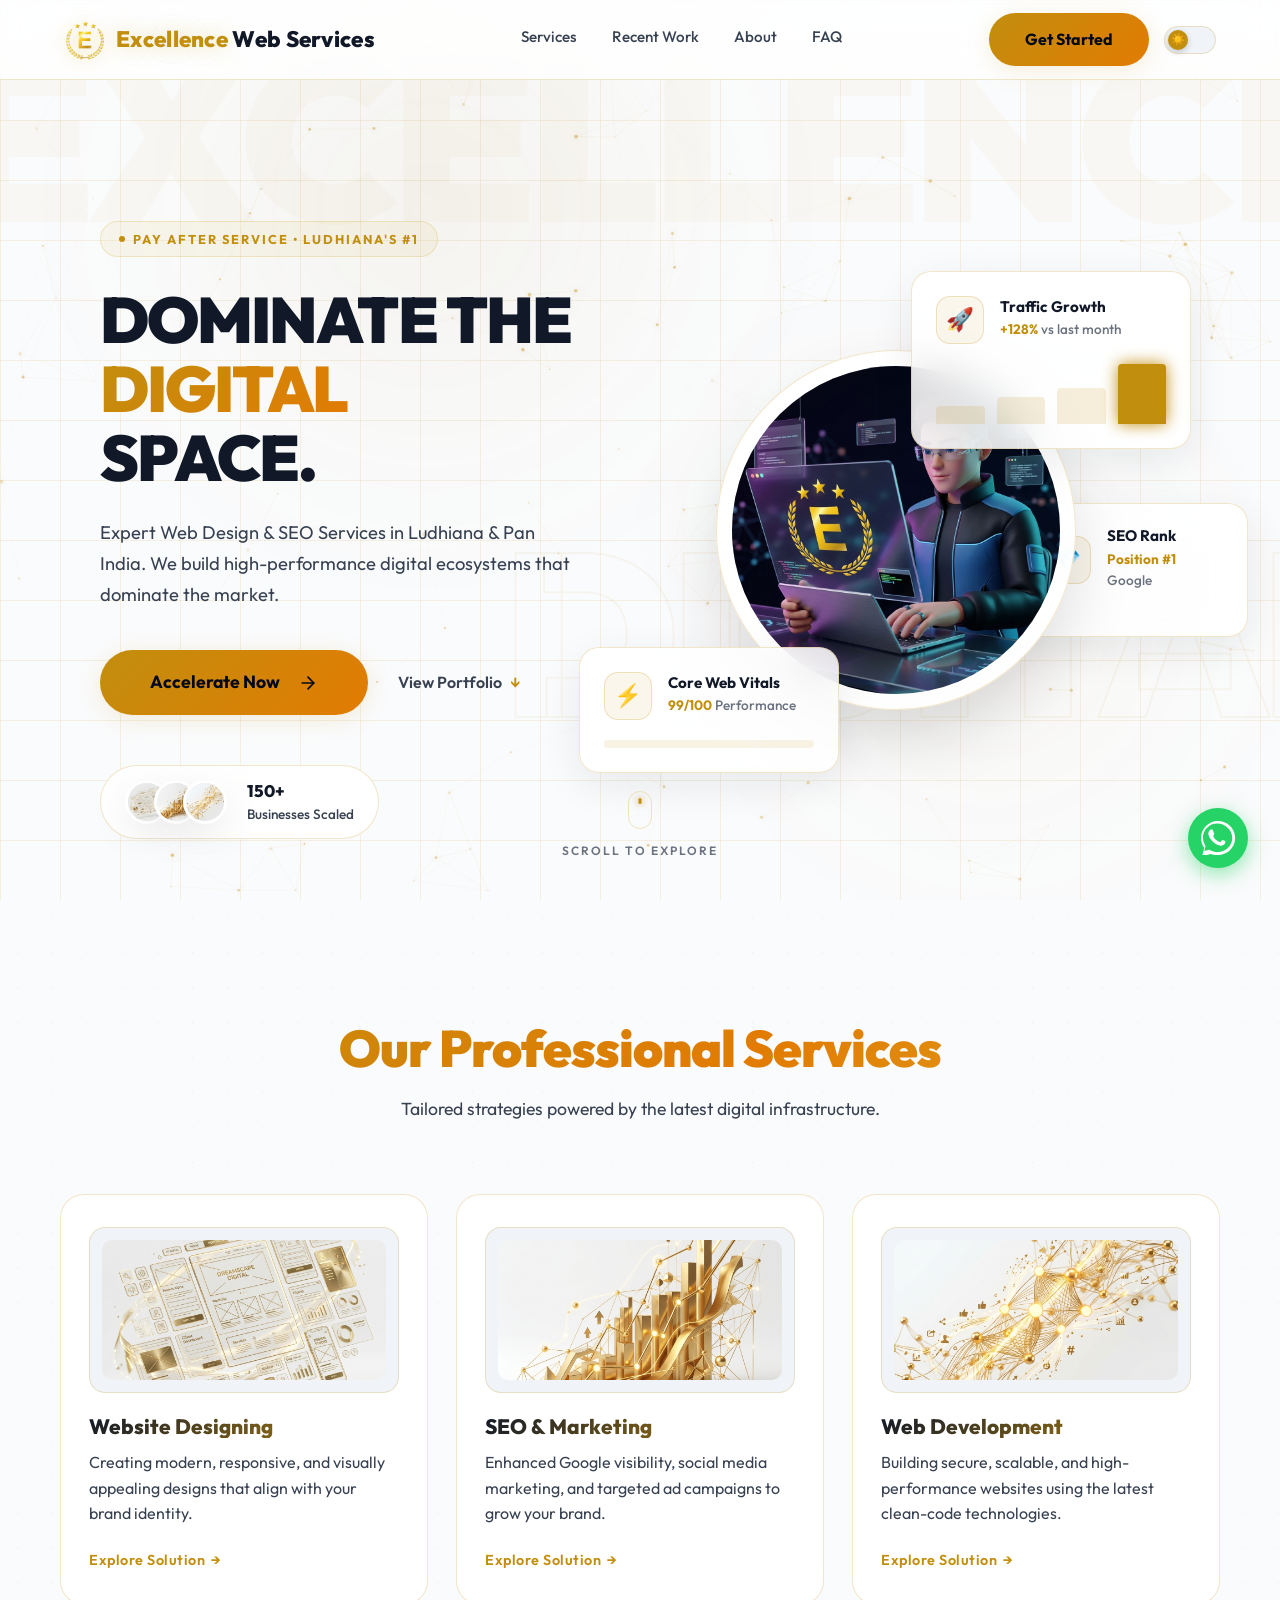
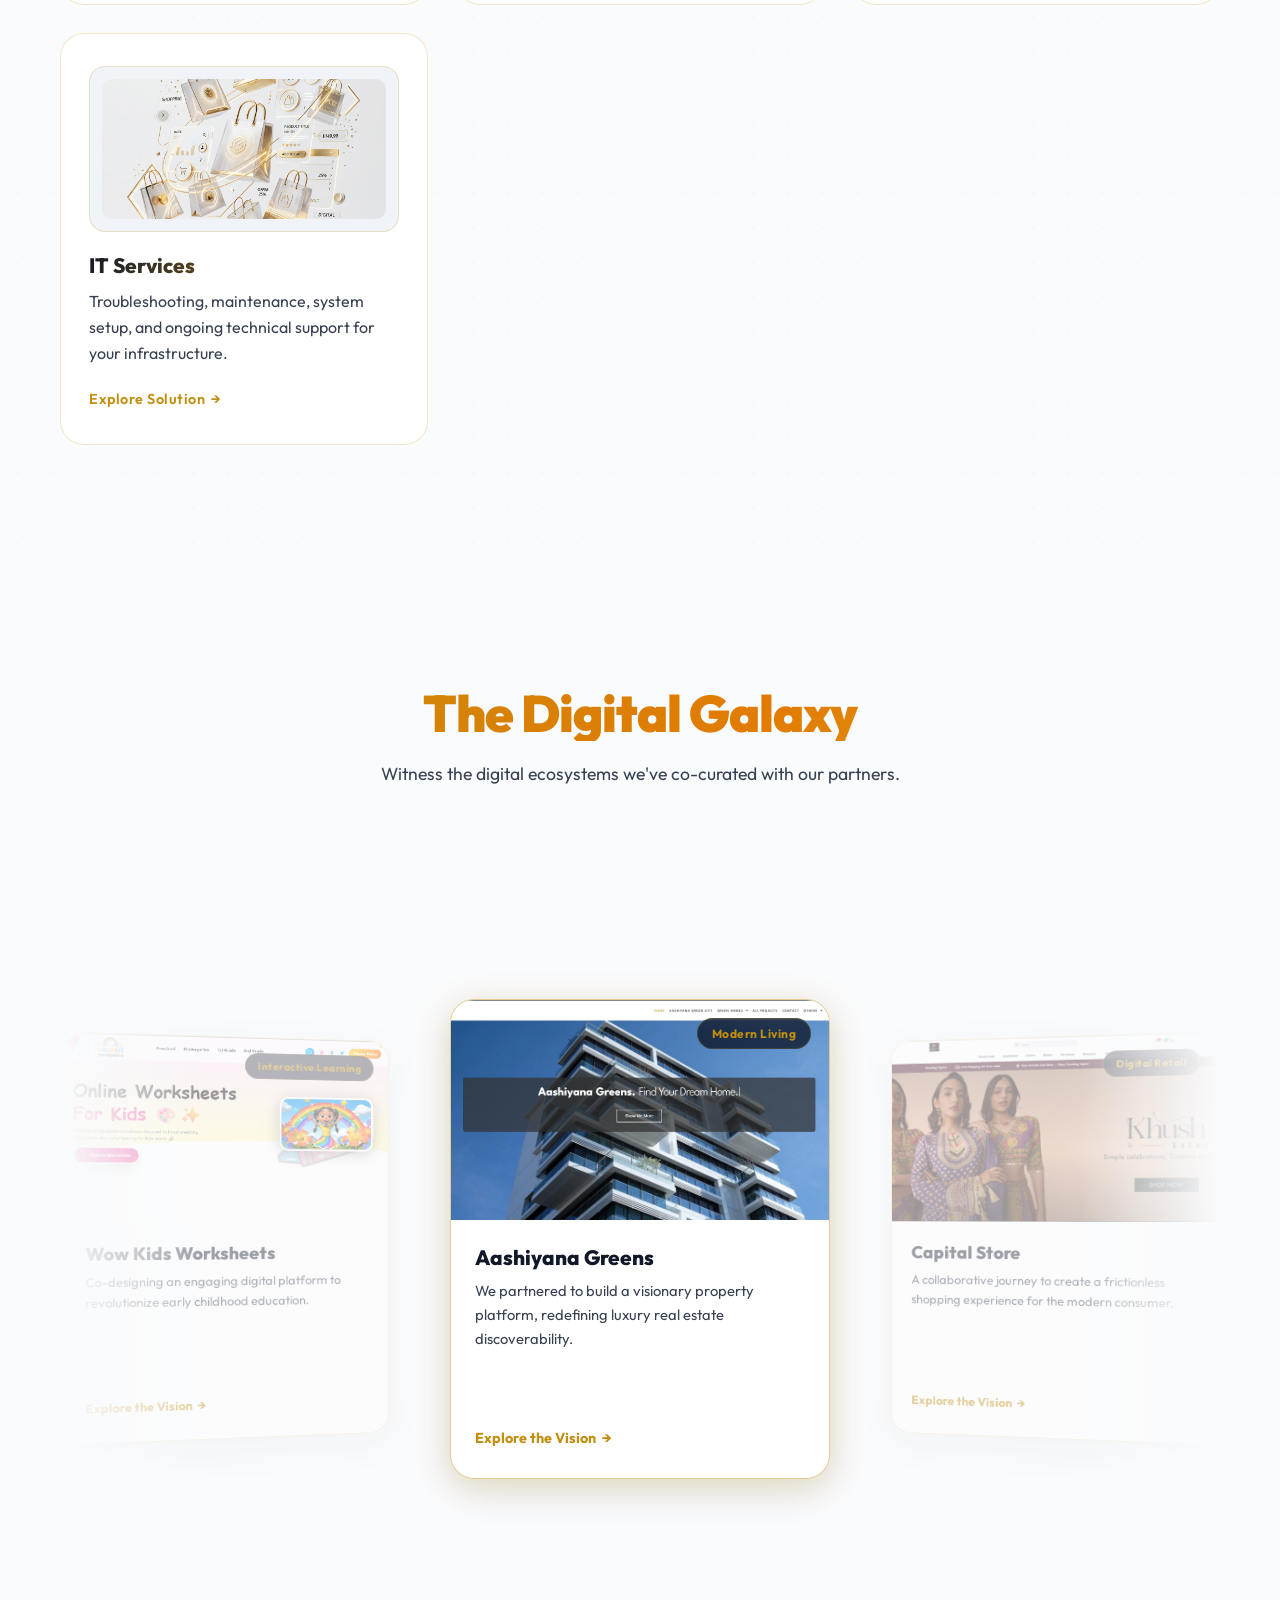
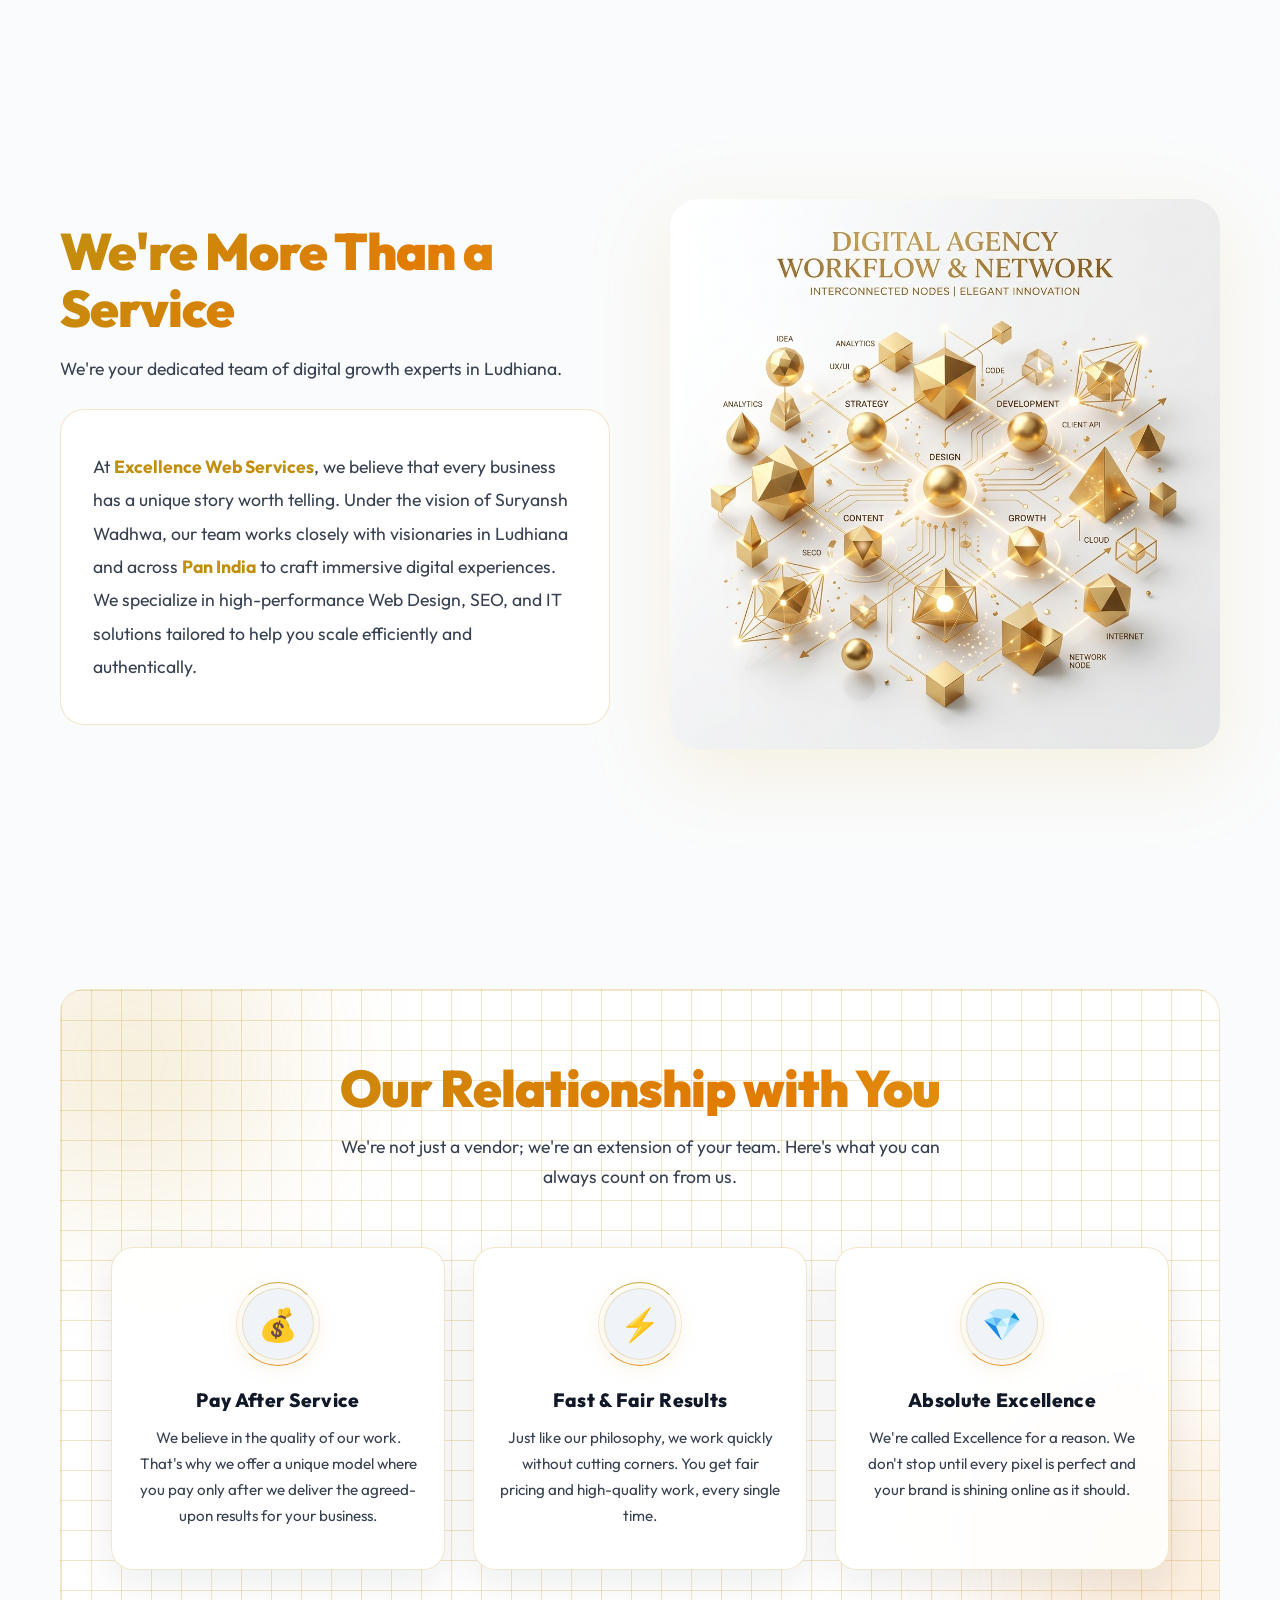
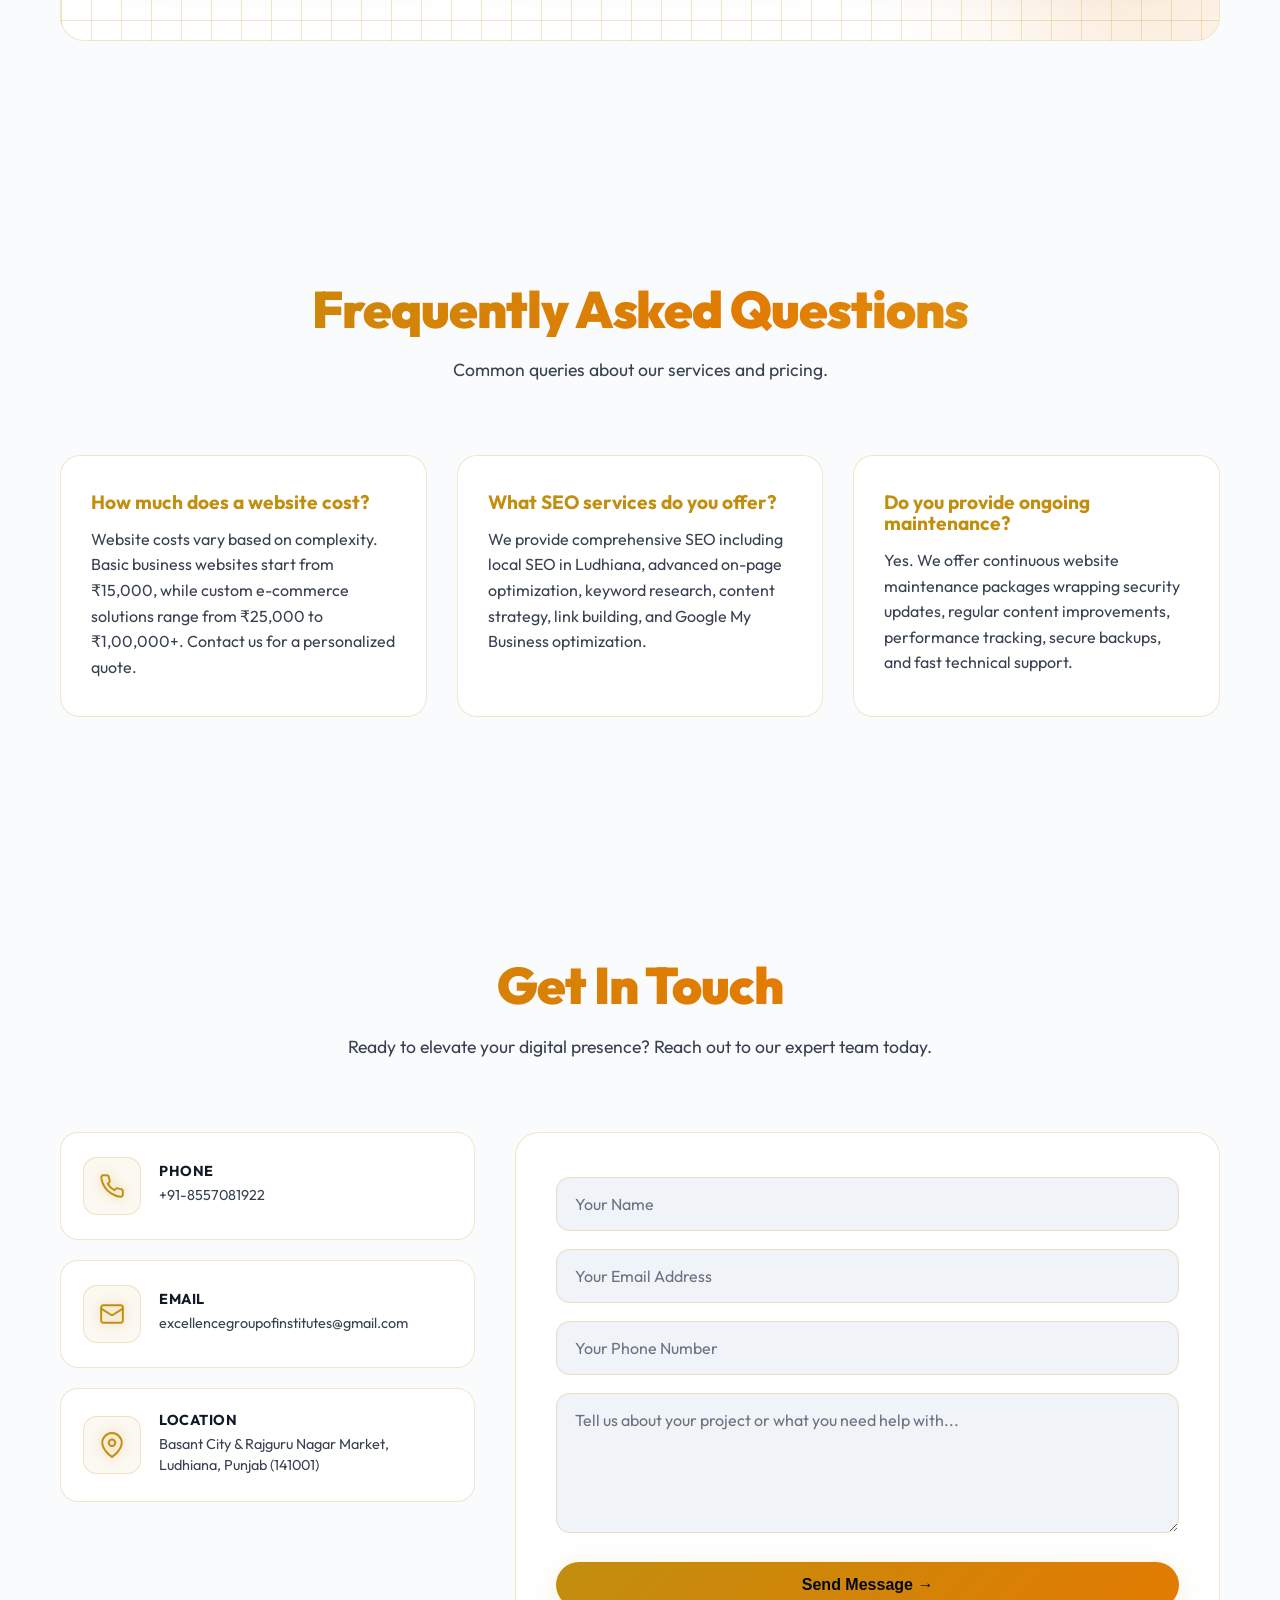
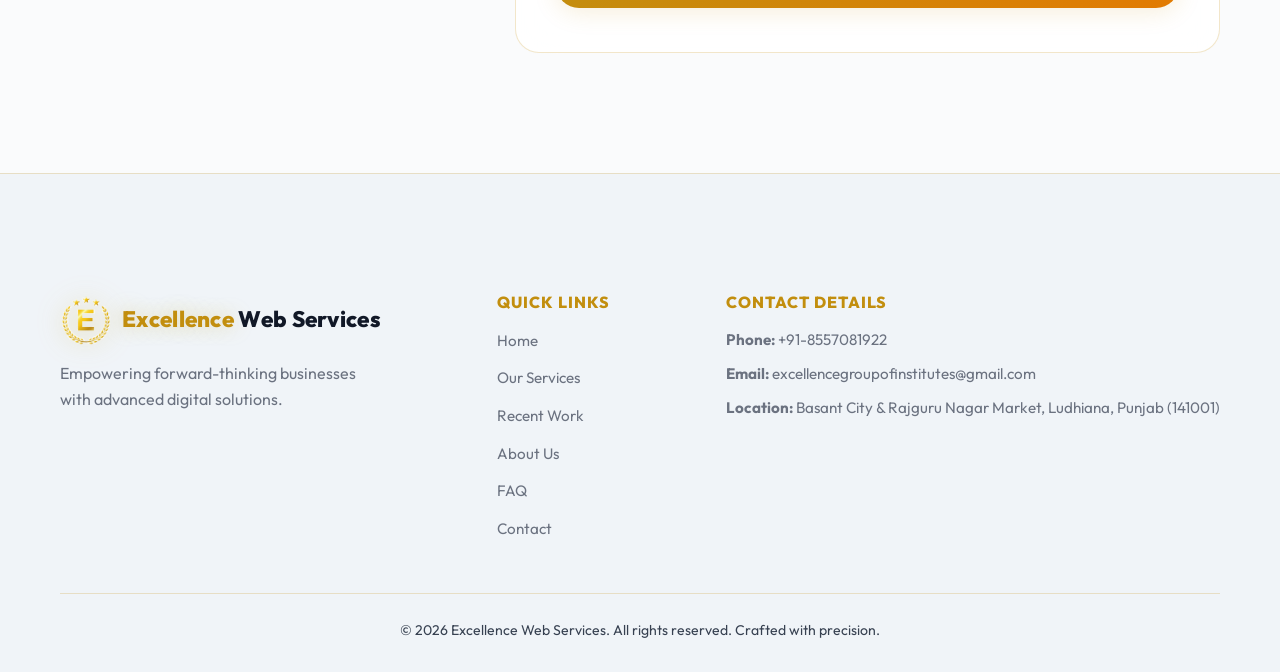
==== commit ca15fac8: "Add files via upload" ====
--- a/index.html
+++ b/index.html
@@ -64,19 +64,85 @@
     ════════════════════════════════════════════ -->
     <header id="home" class="hero-section">
         <div class="hero-visuals">
-            <div class="glow-orb main-orb"></div>
-            <div class="glow-orb secondary-orb"></div>
+            <div class="bg-typography scroll-parallax" data-speed="0.25">EXCELLENCE</div>
+            <div class="bg-typography outline-text scroll-parallax" data-speed="-0.18">DIGITAL</div>
+            
+            <div class="glow-orb main-orb scroll-parallax" data-speed="0.1"></div>
+            <div class="glow-orb secondary-orb scroll-parallax" data-speed="0.15"></div>
             <div class="glow-orb accent-orb"></div>
         </div>
 
-        <div class="hero-container">
-            <div class="hero-content full-width text-center active">
-                <div class="badge">Designing the Digital Ecosystem</div>
-                <h1 class="reveal-text massive-text">Redefining Excellence.</h1>
-                <p class="hero-subtitle centered-subtitle">We partner with visionaries to build high-performance digital solutions that dominate the market.</p>
-                <div class="hero-actions centered-actions">
-                    <a href="#services" class="primary-btn pulse-glow lg-btn">Start Your Project</a>
-                    <a href="#about" class="secondary-nav-btn desktop-only">Learn More <span>↓</span></a>
+        <div class="hero-container split-hero-container">
+            <div class="hero-content active fade-up">
+                <div class="badge">Pay After Service • Ludhiana's #1</div>
+                <h1 class="hero-title">Dominate The <br><span class="brand-highlight">Digital</span> Space.</h1>
+                <p class="hero-subtitle">Expert Web Design & SEO Services in Ludhiana & Pan India. We build high-performance digital ecosystems that dominate the market.</p>
+                
+                <div class="hero-actions">
+                    <a href="#services" class="primary-btn pulse-glow lg-btn">Accelerate Now <svg viewBox="0 0 24 24" width="20" height="20" stroke="currentColor" stroke-width="2" fill="none" stroke-linecap="round" stroke-linejoin="round" style="margin-left:8px"><line x1="5" y1="12" x2="19" y2="12"></line><polyline points="12 5 19 12 12 19"></polyline></svg></a>
+                    <a href="#projects" class="secondary-nav-btn desktop-only">View Portfolio <span>↓</span></a>
+                </div>
+
+                <div class="hero-social-proof slide-in-left">
+                    <div class="avatar-group">
+                        <div class="avatar"><img src="assets/service_web.png" alt="Web"></div>
+                        <div class="avatar"><img src="assets/service_seo.png" alt="SEO"></div>
+                        <div class="avatar"><img src="assets/service_marketing.png" alt="Marketing"></div>
+                    </div>
+                    <div class="proof-text">
+                        <strong>150+</strong>
+                        <span>Businesses Scaled</span>
+                    </div>
+                </div>
+            </div>
+
+            <!-- Right side Floating UI Cards -->
+            <div class="hero-3d-composition slide-in-right">
+                
+                <!-- MOUSE-TRACKING 3D AVATAR -->
+                <div class="avatar-3d-container" id="tilt-avatar-container">
+                    <img src="assets/3d_avatar.png" alt="3D Cyber Avatar coding with Logo" class="avatar-3d-img">
+                </div>
+
+                <div class="glass-float-card fc-1">
+                    <div class="fc-header">
+                        <div class="fc-icon pulse-icon">🚀</div>
+                        <div>
+                            <h4>Traffic Growth</h4>
+                            <p class="fc-sub">+128% <span>vs last month</span></p>
+                        </div>
+                    </div>
+                    <div class="fc-chart">
+                        <div class="fc-bar" style="height: 30%"></div>
+                        <div class="fc-bar" style="height: 45%"></div>
+                        <div class="fc-bar" style="height: 60%"></div>
+                        <div class="fc-bar" style="height: 100%; filter: drop-shadow(0 0 8px var(--accent-gold)); background: var(--accent-gold);"></div>
+                    </div>
+                </div>
+
+                <div class="glass-float-card fc-2">
+                    <div class="fc-header">
+                        <div class="fc-icon gold-ring">⚡</div>
+                        <div>
+                            <h4>Core Web Vitals</h4>
+                            <p class="fc-sub">99/100 <span>Performance</span></p>
+                        </div>
+                    </div>
+                    <div class="fc-progress-wrapper">
+                        <div class="fc-progress-track">
+                            <div class="fc-progress-fill"></div>
+                        </div>
+                    </div>
+                </div>
+
+                <div class="glass-float-card fc-3">
+                    <div class="fc-header">
+                        <div class="fc-icon">💎</div>
+                        <div>
+                            <h4>SEO Rank</h4>
+                            <p class="fc-sub">Position #1 <span>Google</span></p>
+                        </div>
+                    </div>
                 </div>
             </div>
         </div>
@@ -101,37 +167,37 @@
             <div class="services-grid">
                 <div class="service-card" onclick="openModal('web')">
                     <div class="card-icon">
-                        <img src="assets/service_web.png" class="service-img" alt="Web Design">
-                    </div>
-                    <h3>Intelligent Web Design</h3>
-                    <p>High-performance, adaptive platforms engineered to scale your business at light speed.</p>
+                        <img src="assets/service_web.png" class="service-img" alt="Website Designing">
+                    </div>
+                    <h3>Website Designing</h3>
+                    <p>Creating modern, responsive, and visually appealing designs that align with your brand identity.</p>
                     <a href="javascript:void(0)" class="learn-more">Explore Solution <span>→</span></a>
                 </div>
 
                 <div class="service-card" onclick="openModal('seo')">
                     <div class="card-icon">
-                        <img src="assets/service_seo.png" class="service-img" alt="SEO Services">
-                    </div>
-                    <h3>Growth Optimization</h3>
-                    <p>Advanced algorithmic SEO and data-backed strategies to ensure you stay ahead of the competition.</p>
+                        <img src="assets/service_seo.png" class="service-img" alt="SEO & SMM">
+                    </div>
+                    <h3>SEO & Marketing</h3>
+                    <p>Enhanced Google visibility, social media marketing, and targeted ad campaigns to grow your brand.</p>
                     <a href="javascript:void(0)" class="learn-more">Explore Solution <span>→</span></a>
                 </div>
 
-                <div class="service-card" onclick="openModal('marketing')">
+                <div class="service-card" onclick="openModal('webdev')">
                     <div class="card-icon">
-                        <img src="assets/service_marketing.png" class="service-img" alt="Digital Marketing">
-                    </div>
-                    <h3>Strategic Marketing</h3>
-                    <p>Omni-channel campaigns designed to build authority and drive precision-targeted traffic.</p>
+                        <img src="assets/service_marketing.png" class="service-img" alt="Web Development">
+                    </div>
+                    <h3>Web Development</h3>
+                    <p>Building secure, scalable, and high-performance websites using the latest clean-code technologies.</p>
                     <a href="javascript:void(0)" class="learn-more">Explore Solution <span>→</span></a>
                 </div>
 
-                <div class="service-card" onclick="openModal('ecommerce')">
+                <div class="service-card" onclick="openModal('it')">
                     <div class="card-icon">
-                        <img src="assets/service_ecommerce.png" class="service-img" alt="E-Commerce Development">
-                    </div>
-                    <h3>Predictive E-Commerce</h3>
-                    <p>Seamless shopping experiences optimized for maximum conversion and future-proof scalability.</p>
+                        <img src="assets/service_ecommerce.png" class="service-img" alt="Technical IT Services">
+                    </div>
+                    <h3>IT Services</h3>
+                    <p>Troubleshooting, maintenance, system setup, and ongoing technical support for your infrastructure.</p>
                     <a href="javascript:void(0)" class="learn-more">Explore Solution <span>→</span></a>
                 </div>
             </div>
@@ -218,7 +284,7 @@
                 <p class="section-desc">We're your dedicated team of digital growth experts in Ludhiana.</p>
             </div>
             <div class="about-content glass-panel align-left">
-                <p>At <strong>Excellence Web Services</strong>, we believe that every business has a unique story worth telling. Under the vision of Suryansh Wadhwa, our team works closely with you to craft immersive digital experiences that don't just look good—they get results. Whether it's SEO, E-commerce, or custom development, we're here to help you scale efficiently and authentically.</p>
+                <p>At <strong>Excellence Web Services</strong>, we believe that every business has a unique story worth telling. Under the vision of Suryansh Wadhwa, our team works closely with visionaries in Ludhiana and across <strong>Pan India</strong> to craft immersive digital experiences. We specialize in high-performance Web Design, SEO, and IT solutions tailored to help you scale efficiently and authentically.</p>
             </div>
         </div>
         <div class="split-image-wrapper slide-in-right">
@@ -240,10 +306,10 @@
             <div class="promise-grid" style="position: relative; z-index: 2;">
                 <div class="promise-item futuristic-card">
                     <div class="promise-icon-wrapper">
-                        <div class="promise-icon">🤝</div>
-                    </div>
-                    <h4>Personalized Attention</h4>
-                    <p>We take the time to deeply understand your business. No formulaic solutions here—just strategies tailored to your specific goals.</p>
+                        <div class="promise-icon">💰</div>
+                    </div>
+                    <h4>Pay After Service</h4>
+                    <p>We believe in the quality of our work. That's why we offer a unique model where you pay only after we deliver the agreed-upon results for your business.</p>
                 </div>
                 <div class="promise-item futuristic-card">
                     <div class="promise-icon-wrapper">
--- a/css/style.css
+++ b/css/style.css
@@ -6,25 +6,25 @@
 
 /* ═══════════ LIGHT MODE (Default) ═══════════ */
 :root {
-    --primary-bg: #f8fafc;
-    --surface-1: #ffffff;
-    --surface-2: #f1f5f9;
-    --accent-gold: #a07515;
-    --accent-amber: #c17f0d;
-    --accent-light: #d4af37;
-    --text-primary: #0f172a;
-    --text-secondary: #475569;
-    --text-muted: #94a3b8;
-    --glass-bg: rgba(255, 255, 255, 0.8);
-    --glass-border: rgba(160, 117, 21, 0.18);
-    --glass-border-hover: rgba(160, 117, 21, 0.42);
-    --glow-sm: 0 4px 20px rgba(160, 117, 21, 0.12);
-    --glow-md: 0 8px 35px rgba(160, 117, 21, 0.18);
-    --glow-lg: 0 15px 60px rgba(160, 117, 21, 0.14);
+    --primary-bg: #FAFBFC;
+    --surface-1: #FFFFFF;
+    --surface-2: #F0F4F8;
+    --accent-gold: #C28E0E;
+    --accent-amber: #E27B02;
+    --accent-light: #DCA520;
+    --text-primary: #111827;
+    --text-secondary: #374151;
+    --text-muted: #6B7280;
+    --glass-bg: rgba(255, 255, 255, 0.85);
+    --glass-border: rgba(194, 142, 14, 0.22);
+    --glass-border-hover: rgba(194, 142, 14, 0.45);
+    --glow-sm: 0 4px 25px rgba(194, 142, 14, 0.15);
+    --glow-md: 0 8px 35px rgba(194, 142, 14, 0.2);
+    --glow-lg: 0 15px 50px rgba(194, 142, 14, 0.15);
     --nav-height: 80px;
-    --particle-color: 160, 117, 21;
-    --shadow-card: 0 4px 24px rgba(15, 23, 42, 0.08);
-    --shadow-massive: rgba(160, 117, 21, 0.1);
+    --particle-color: 194, 142, 14;
+    --shadow-card: 0 12px 40px rgba(17, 24, 39, 0.08);
+    --shadow-massive: rgba(194, 142, 14, 0.15);
 }
 
 /* ═══════════ DARK MODE ═══════════ */
--- a/css/futuristics.css
+++ b/css/futuristics.css
@@ -553,7 +553,7 @@
     border: 1px solid var(--glass-border);
     backdrop-filter: blur(20px);
     -webkit-backdrop-filter: blur(20px);
-    box-shadow: 0 10px 40px rgba(0,0,0,0.3);
+    box-shadow: var(--shadow-card);
     overflow: hidden;
     user-select: none;
     -webkit-user-drag: none;
@@ -562,8 +562,8 @@
 .wheel-card.active {
     opacity: 1 !important;
     filter: blur(0) !important;
-    border-color: rgba(212, 175, 55, 0.45);
-    box-shadow: 0 20px 70px rgba(0,0,0,0.4), var(--glow-md);
+    border-color: var(--glass-border-hover);
+    box-shadow: var(--shadow-card), var(--glow-md);
     z-index: 100;
 }
 
@@ -899,8 +899,8 @@
 
 .faq-card:hover::before { opacity: 1; }
 .faq-card:hover {
-    border-color: rgba(212, 175, 55, 0.35);
-    box-shadow: 0 20px 40px rgba(0,0,0,0.25);
+    border-color: var(--glass-border-hover);
+    box-shadow: var(--shadow-card), var(--glow-sm);
     transform: translateY(-6px);
 }
 
@@ -940,15 +940,15 @@
     top: 0; left: -100%;
     width: 60%;
     height: 100%;
-    background: linear-gradient(90deg, transparent, rgba(212, 175, 55, 0.05), transparent);
+    background: linear-gradient(90deg, transparent, rgba(var(--particle-color), 0.05), transparent);
     transform: skewX(-20deg);
     animation: scanner-light 5s cubic-bezier(0.4, 0, 0.2, 1) infinite;
 }
 
 .contact-info-card:hover {
-    border-color: rgba(212, 175, 55, 0.35);
+    border-color: var(--glass-border-hover);
     transform: translateX(8px);
-    box-shadow: 0 10px 30px rgba(0,0,0,0.25), var(--glow-sm);
+    box-shadow: var(--shadow-card), var(--glow-sm);
 }
 
 @keyframes scanner-light {
@@ -960,8 +960,8 @@
 .contact-icon-wrapper {
     width: 58px; min-width: 58px; height: 58px;
     display: flex; align-items: center; justify-content: center;
-    background: rgba(212, 175, 55, 0.05);
-    border: 1px solid rgba(212, 175, 55, 0.2);
+    background: rgba(var(--particle-color), 0.05);
+    border: 1px solid var(--glass-border);
     border-radius: 14px;
     position: relative;
     transition: all 0.3s;
@@ -986,7 +986,7 @@
 
 .tech-icon {
     width: 26px; height: 26px;
-    filter: drop-shadow(0 0 6px rgba(212, 175, 55, 0.5));
+    filter: drop-shadow(0 0 6px rgba(var(--particle-color), 0.5));
     transition: transform 0.3s;
 }
 
@@ -1014,8 +1014,9 @@
 .form-group input,
 .form-group textarea {
     width: 100%;
+    max-width: 100%;
     padding: 16px 18px;
-    background: rgba(15, 23, 42, 0.6);
+    background: var(--surface-2);
     border: 1px solid var(--glass-border);
     border-radius: 14px;
     font-family: inherit;
@@ -1031,9 +1032,9 @@
 
 .form-group input:focus,
 .form-group textarea:focus {
-    border-color: rgba(212, 175, 55, 0.5);
-    box-shadow: 0 0 0 3px rgba(212, 175, 55, 0.08), var(--glow-sm);
-    background: rgba(15, 23, 42, 0.9);
+    border-color: var(--accent-gold);
+    box-shadow: 0 0 0 3px var(--glass-border), var(--glow-sm);
+    background: var(--surface-1);
 }
 
 .form-group textarea {
@@ -1215,4 +1216,382 @@
     color: var(--text-secondary);
     font-size: 0.9rem;
     line-height: 1.5;
+}
+
+/* ────────────────────────────────────────────────
+   PREMIUM SPLIT HERO
+   ──────────────────────────────────────────────── */
+.split-hero-container {
+    display: flex;
+    align-items: center;
+    justify-content: space-between;
+    gap: 40px;
+    padding-top: 120px;
+}
+
+.split-hero-container .hero-content {
+    flex: 1;
+    max-width: 600px;
+    text-align: left;
+}
+
+.hero-title {
+    font-size: clamp(3rem, 5vw, 4.5rem);
+    line-height: 1.08;
+    font-weight: 900;
+    letter-spacing: -0.03em;
+    margin-bottom: 24px;
+    color: var(--text-primary);
+    text-transform: uppercase;
+}
+
+.hero-title .brand-highlight {
+    background: linear-gradient(135deg, var(--accent-gold), var(--accent-amber));
+    -webkit-background-clip: text;
+    background-clip: text;
+    -webkit-text-fill-color: transparent;
+    text-shadow: none;
+    position: relative;
+    display: inline-block;
+}
+
+.hero-subtitle {
+    font-size: 1.15rem;
+    color: var(--text-secondary);
+    line-height: 1.7;
+    margin-bottom: 40px;
+    max-width: 540px;
+}
+
+.hero-actions {
+    display: flex;
+    align-items: center;
+    gap: 30px;
+    margin-bottom: 50px;
+}
+
+.hero-social-proof {
+    display: flex;
+    align-items: center;
+    gap: 20px;
+    background: var(--glass-bg);
+    padding: 12px 24px;
+    border-radius: 50px;
+    border: 1px solid var(--glass-border);
+    backdrop-filter: blur(10px);
+    width: fit-content;
+}
+
+.avatar-group {
+    display: flex;
+}
+
+.avatar-group .avatar {
+    width: 44px;
+    height: 44px;
+    border-radius: 50%;
+    border: 3px solid var(--surface-1);
+    background: var(--surface-2);
+    margin-left: -15px;
+    display: flex;
+    justify-content: center;
+    align-items: center;
+    overflow: hidden;
+    position: relative;
+    box-shadow: var(--shadow-card);
+}
+.avatar-group .avatar:first-child { margin-left: 0; }
+.avatar-group .avatar img { width: 100%; height: 100%; object-fit: cover; }
+
+.proof-text {
+    display: flex;
+    flex-direction: column;
+    font-size: 0.85rem;
+}
+
+.proof-text strong {
+    color: var(--text-primary);
+    font-size: 1.05rem;
+    font-weight: 800;
+}
+
+.proof-text span {
+    color: var(--text-secondary);
+    font-weight: 500;
+}
+
+/* 3D Composition */
+.hero-3d-composition {
+    flex: 1.2;
+    position: relative;
+    height: 540px;
+    display: flex;
+    justify-content: center;
+    align-items: center;
+}
+
+.glass-float-card {
+    position: absolute;
+    background: var(--glass-bg);
+    border: 1px solid var(--glass-border);
+    backdrop-filter: blur(20px);
+    -webkit-backdrop-filter: blur(20px);
+    border-radius: 20px;
+    padding: 24px;
+    box-shadow: var(--shadow-card);
+    width: 280px;
+    animation: float-card 6s infinite ease-in-out alternate;
+    transition: all 0.3s ease;
+}
+
+.glass-float-card:hover {
+    border-color: var(--glass-border-hover);
+    box-shadow: var(--shadow-card), var(--glow-sm);
+    z-index: 10 !important;
+}
+
+.avatar-3d-container {
+    position: absolute;
+    left: 50%; top: 50%;
+    transform: translate(-50%, -50%);
+    width: 360px; height: 360px;
+    z-index: 2;
+    pointer-events: none;
+    -webkit-user-drag: none;
+    transition: transform 0.15s ease-out;
+    
+    /* Make the container a neat, premium glass porthole */
+    background: var(--glass-bg);
+    border: 1px solid var(--glass-border);
+    border-radius: 50%;
+    padding: 14px;
+    box-shadow: 0 30px 60px rgba(0, 0, 0, 0.12), inset 0 0 20px rgba(255, 255, 255, 0.6);
+    backdrop-filter: blur(20px);
+    -webkit-backdrop-filter: blur(20px);
+}
+
+.avatar-3d-img {
+    width: 100%; height: 100%;
+    object-fit: cover;
+    border-radius: 50%;
+    box-shadow: 0 10px 30px rgba(0,0,0,0.4) inset;
+    animation: float-avatar 6s infinite alternate cubic-bezier(0.4, 0, 0.2, 1);
+    /* Soften the inner edge */
+    border: 1px solid rgba(255,255,255,0.1);
+}
+
+[data-theme="light"] .avatar-3d-img {
+    box-shadow: 0 10px 30px rgba(0,0,0,0.15) inset;
+}
+
+@keyframes float-avatar {
+    0%   { transform: translateY(0) rotate(-1.5deg); }
+    100% { transform: translateY(-15px) rotate(1.5deg); }
+}
+
+.fc-1 {
+    top: 2%; right: -2%;
+    z-index: 3;
+    animation-delay: -2s;
+}
+
+.fc-2 {
+    bottom: 5%; left: -6%;
+    z-index: 3;
+    width: 260px;
+    animation-delay: -4s;
+    animation-duration: 7s;
+}
+
+.fc-3 {
+    top: 45%; right: -12%;
+    z-index: 1;
+    width: 230px;
+    animation-duration: 8s;
+}
+
+@keyframes float-card {
+    to { transform: translateY(-20px); }
+}
+
+.fc-header {
+    display: flex;
+    align-items: center;
+    gap: 16px;
+    margin-bottom: 20px;
+}
+
+.fc-icon {
+    width: 48px; height: 48px;
+    border-radius: 14px;
+    background: rgba(var(--particle-color), 0.08);
+    display: flex;
+    justify-content: center;
+    align-items: center;
+    font-size: 1.4rem;
+    border: 1px solid var(--glass-border);
+}
+
+.glass-float-card h4 {
+    font-size: 0.95rem;
+    font-weight: 700;
+    color: var(--text-primary);
+    margin-bottom: 4px;
+}
+
+.fc-sub {
+    font-size: 0.85rem;
+    color: var(--accent-gold);
+    font-weight: 700;
+}
+
+.fc-sub span {
+    color: var(--text-muted);
+    font-weight: 500;
+}
+
+/* Charts & Progress */
+.fc-chart {
+    display: flex;
+    align-items: flex-end;
+    gap: 12px;
+    height: 60px;
+    margin-top: 10px;
+}
+
+.fc-bar {
+    flex: 1;
+    background: rgba(var(--particle-color), 0.15);
+    border-radius: 4px 4px 0 0;
+    transition: height 1s ease;
+}
+
+.fc-progress-wrapper {
+    height: 8px;
+    background: rgba(var(--particle-color), 0.1);
+    border-radius: 10px;
+    overflow: hidden;
+}
+
+.fc-progress-fill {
+    width: 90%;
+    height: 100%;
+    background: linear-gradient(90deg, var(--accent-gold), var(--accent-amber));
+    border-radius: 10px;
+    position: relative;
+}
+
+.fc-progress-fill::after {
+    content: '';
+    position: absolute;
+    top: 0; right: 0; bottom: 0; left: 0;
+    background: linear-gradient(90deg, transparent, rgba(255,255,255,0.4), transparent);
+    animation: scanner-light 2s linear infinite;
+}
+
+@media (max-width: 900px) {
+    .split-hero-container {
+        flex-direction: column;
+        text-align: center;
+        gap: 20px;
+        padding-top: 80px;
+    }
+    .split-hero-container .hero-content {
+        align-items: center;
+        display: flex;
+        flex-direction: column;
+        max-width: 100%;
+    }
+    .hero-title {
+        font-size: clamp(2.5rem, 8vw, 3.5rem);
+    }
+    .hero-actions { justify-content: center; }
+    .hero-social-proof { margin-top: 10px; }
+}
+
+/* ────────────────────────────────────────────────
+   SCROLL PARALLAX BACKGROUND TYPOGRAPHY
+   ──────────────────────────────────────────────── */
+.bg-typography {
+    position: absolute;
+    font-size: clamp(6rem, 18vw, 16rem);
+    font-weight: 900;
+    line-height: 0.8;
+    text-transform: uppercase;
+    color: rgba(var(--particle-color), 0.03);
+    white-space: nowrap;
+    z-index: 0;
+    user-select: none;
+    pointer-events: none;
+    letter-spacing: -0.04em;
+    will-change: transform;
+}
+
+.bg-typography:nth-child(1) {
+    top: 5%;
+    left: -4%;
+}
+
+.bg-typography.outline-text {
+    top: 60%;
+    right: -8%;
+    color: transparent;
+    -webkit-text-stroke: 2px rgba(var(--particle-color), 0.06);
+}
+
+@media (max-width: 900px) {
+    .bg-typography { font-size: clamp(4rem, 15vw, 8rem); }
+    .bg-typography:nth-child(1) { top: 8%; left: -5%; }
+    .bg-typography.outline-text { top: 75%; right: -5%; }
+    
+    .hero-3d-composition {
+        height: 400px;
+        transform: scale(0.85);
+        margin-top: -20px;
+        width: 100%;
+        max-width: 500px;
+    }
+    .avatar-3d-container {
+        width: 280px; height: 280px;
+    }
+    .fc-2 { bottom: 0%; left: -10%; }
+    .fc-3 { top: 35%; right: -15%; }
+}
+
+@media (max-width: 600px) {
+    .split-hero-container { padding-top: 50px; }
+    
+    .hero-3d-composition {
+        height: auto;
+        transform: none;
+        margin-top: 20px;
+        flex-direction: column;
+        display: flex;
+        align-items: center;
+        gap: 25px;
+        padding-bottom: 40px;
+    }
+    
+    .avatar-3d-container {
+        position: relative;
+        left: auto; top: auto;
+        transform: none !important; /* Disable JS injected transform purely for layout */
+        width: 260px; height: 260px;
+        margin: 0 auto 10px;
+    }
+
+    .glass-float-card {
+        position: relative;
+        width: 100%;
+        max-width: 340px;
+        top: auto !important;
+        bottom: auto !important;
+        left: auto !important;
+        right: auto !important;
+        animation: float-avatar 6s infinite alternate cubic-bezier(0.4, 0, 0.2, 1);
+    }
+    
+    .fc-1 { animation-delay: 0s; }
+    .fc-2 { animation-delay: -2s; width: 100%; }
+    .fc-3 { animation-delay: -4s; width: 100%; }
 }
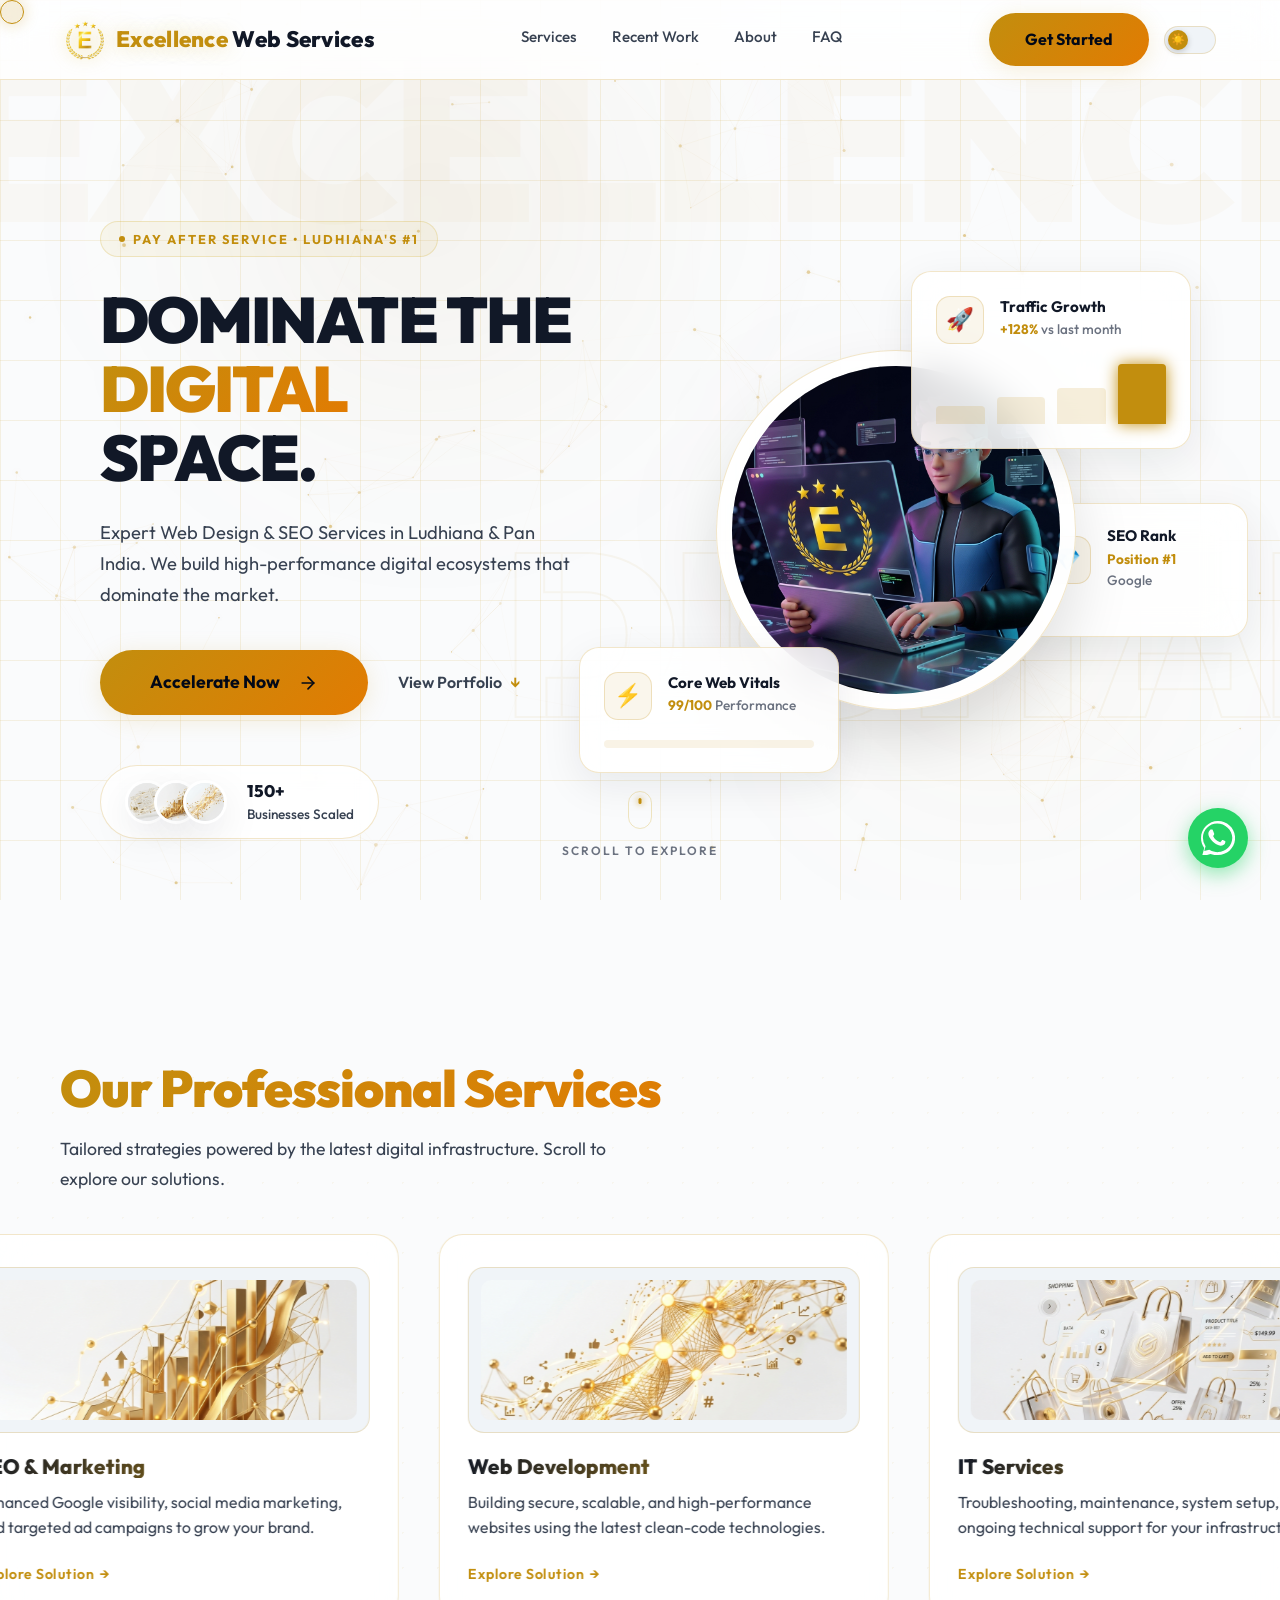
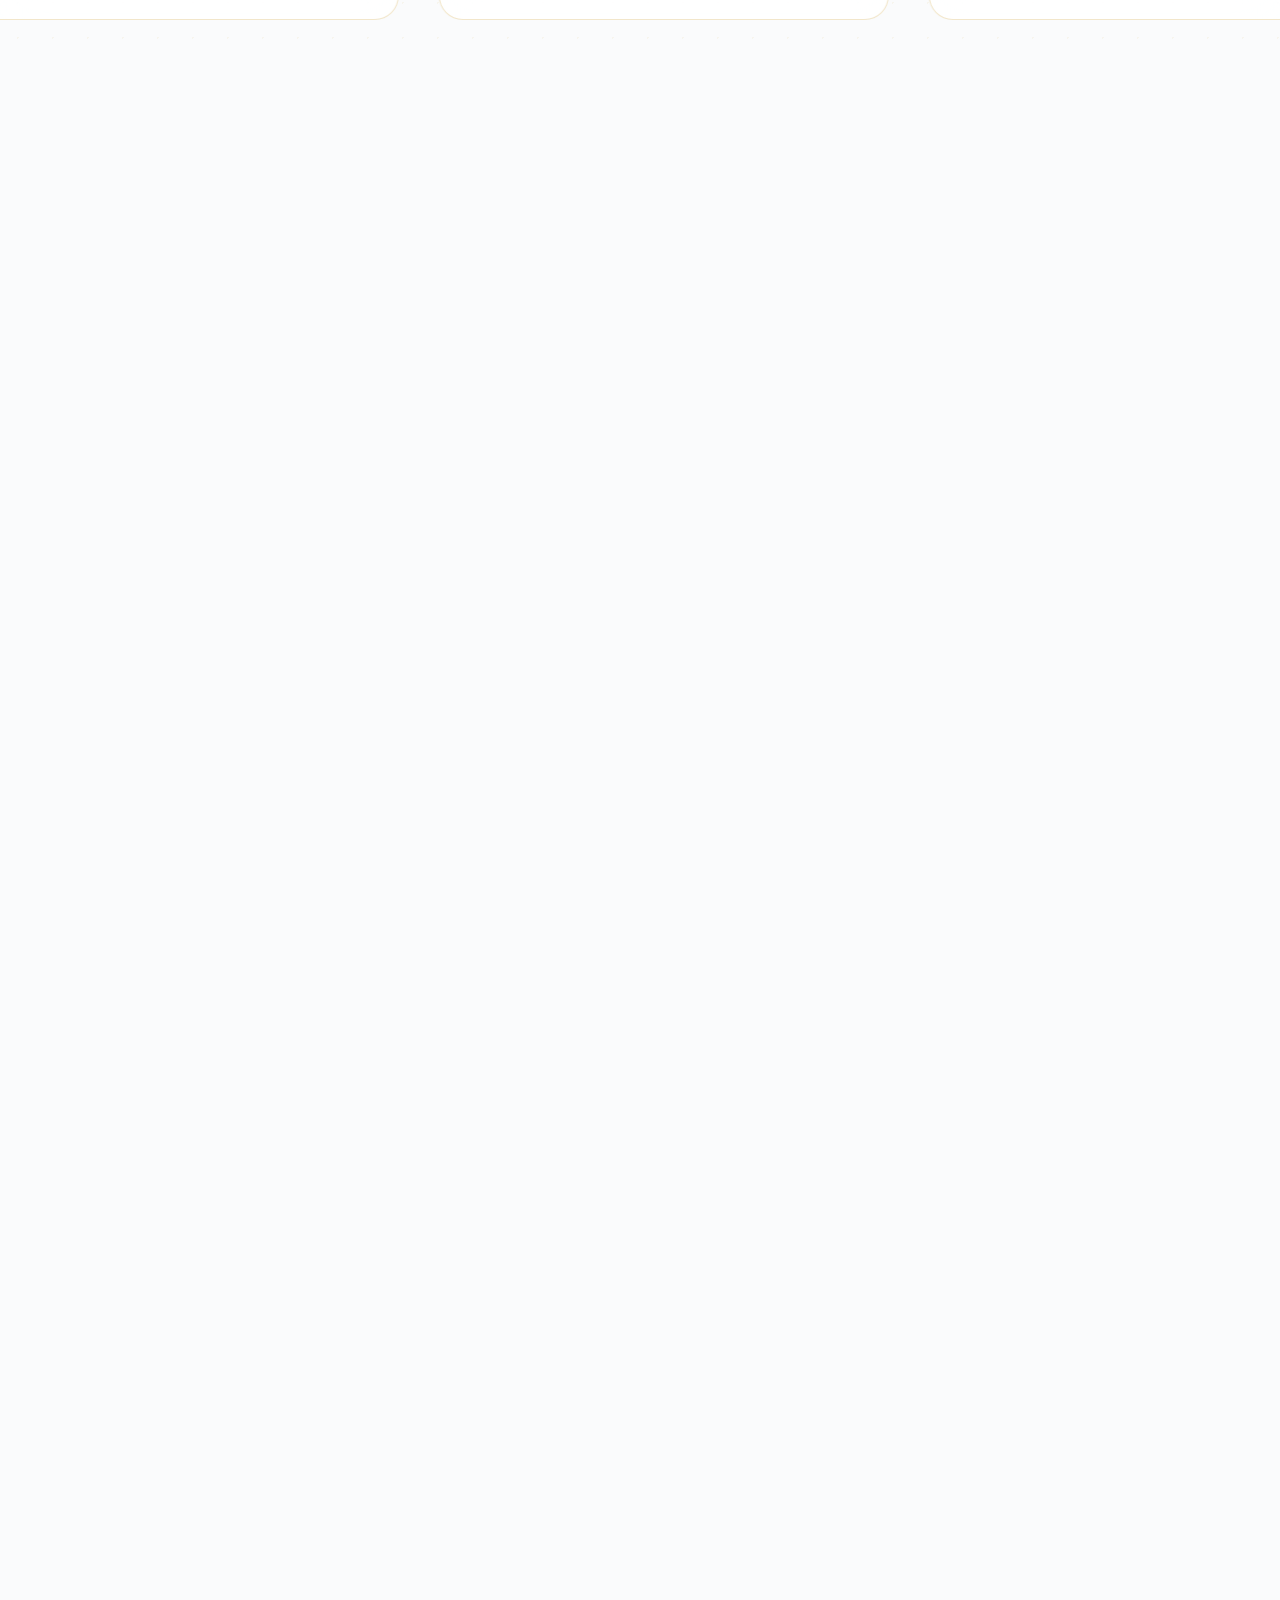
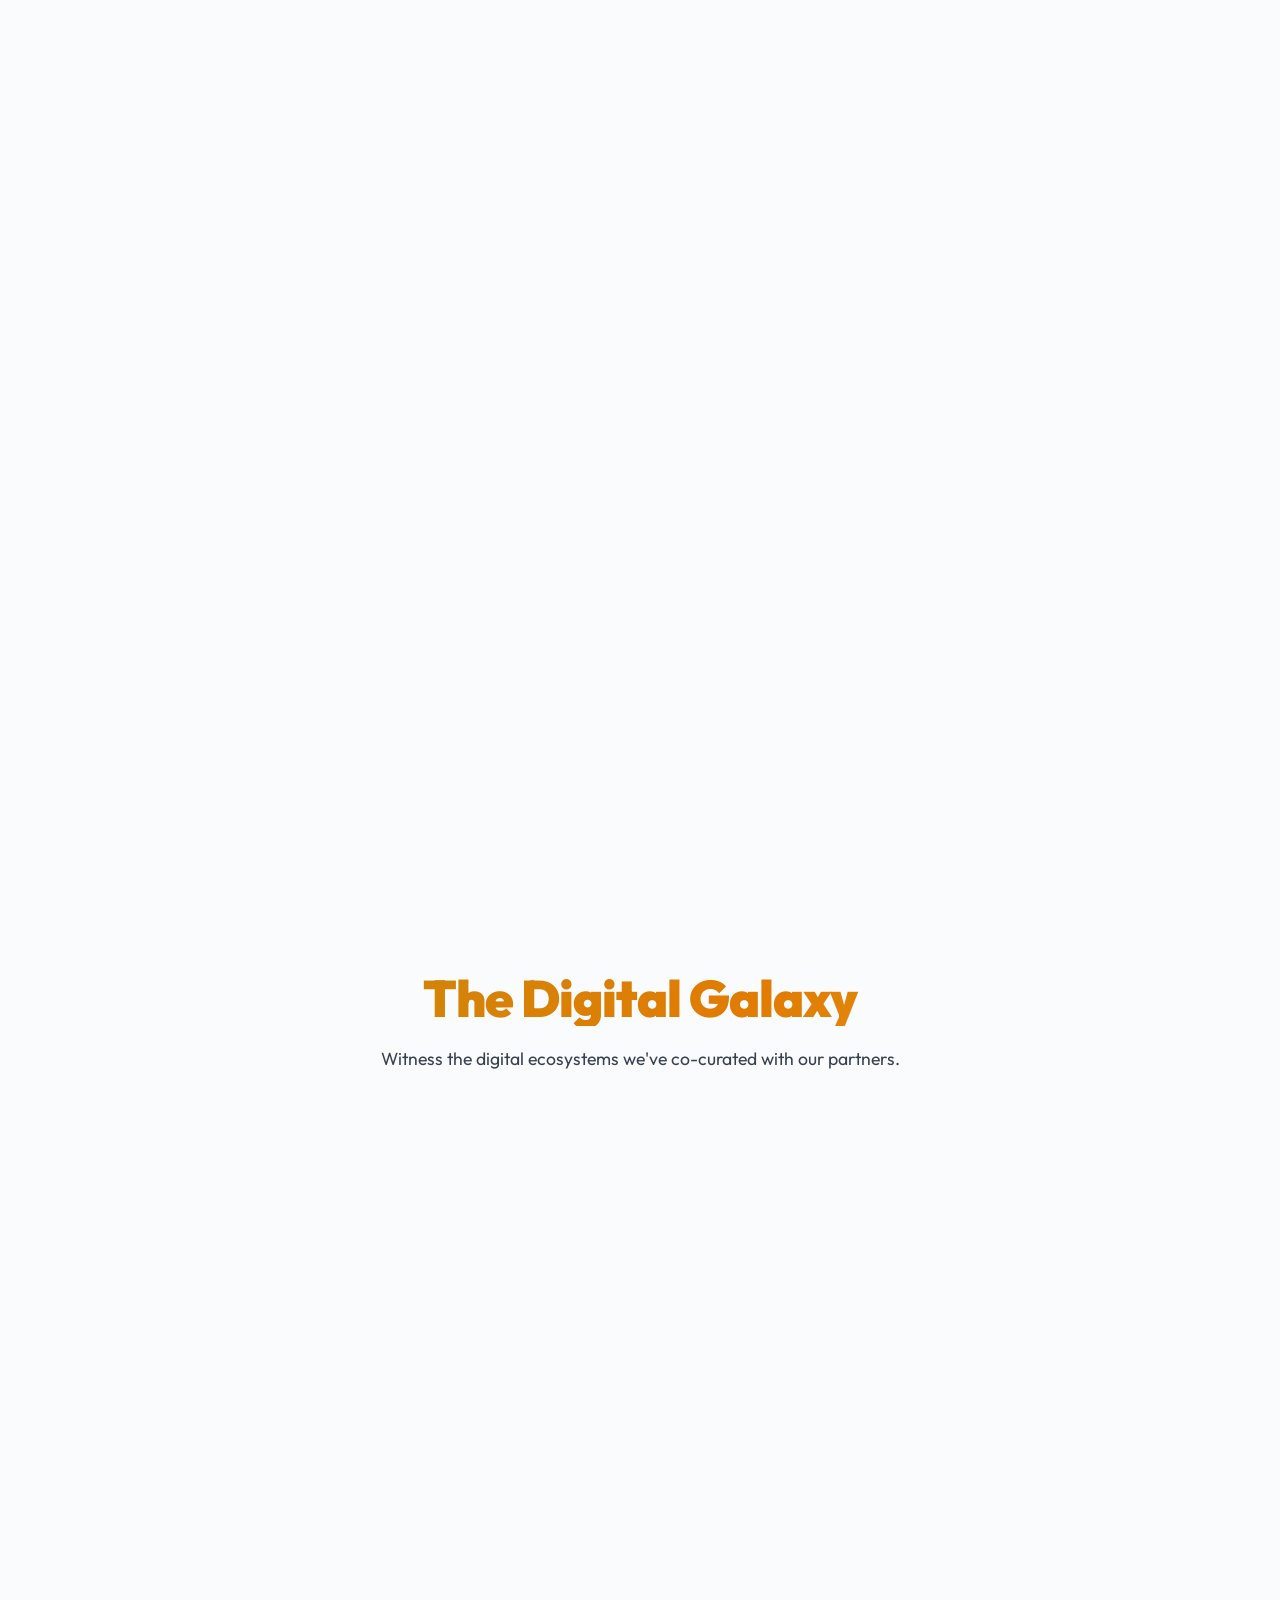
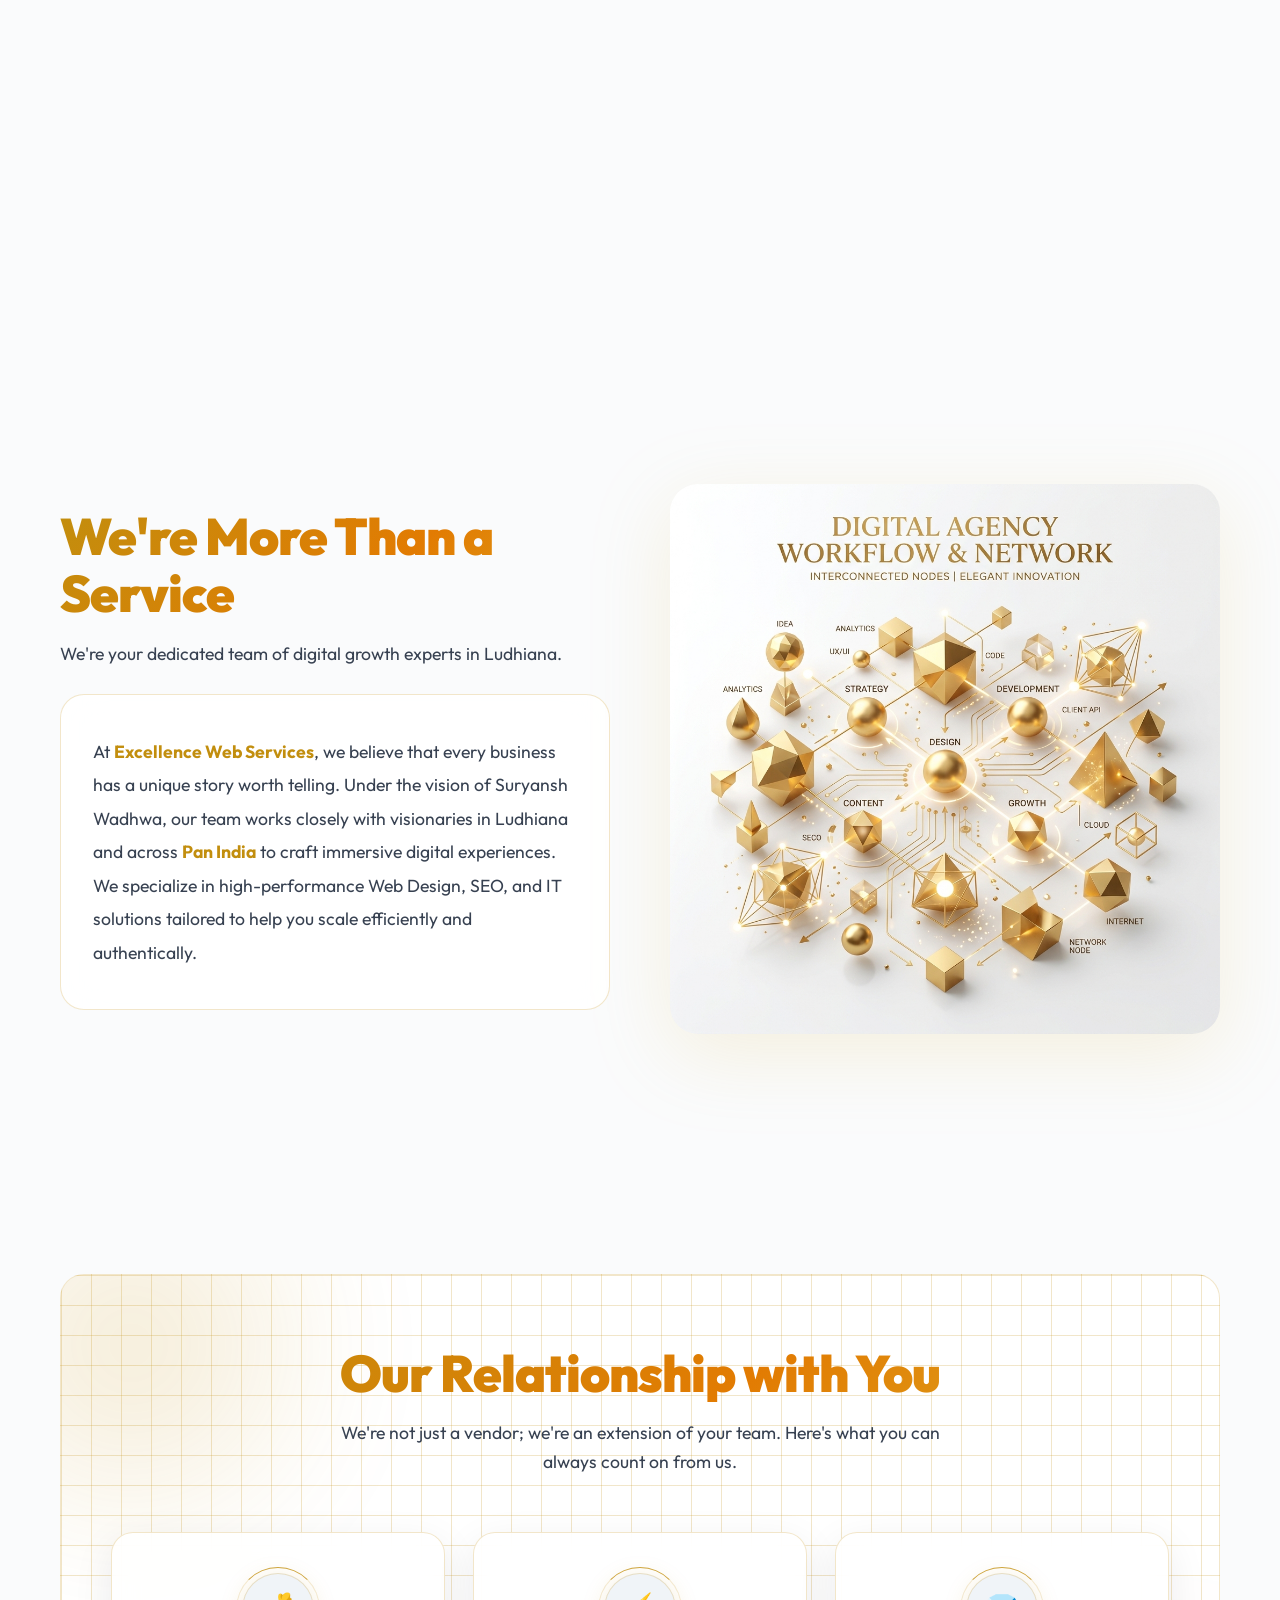
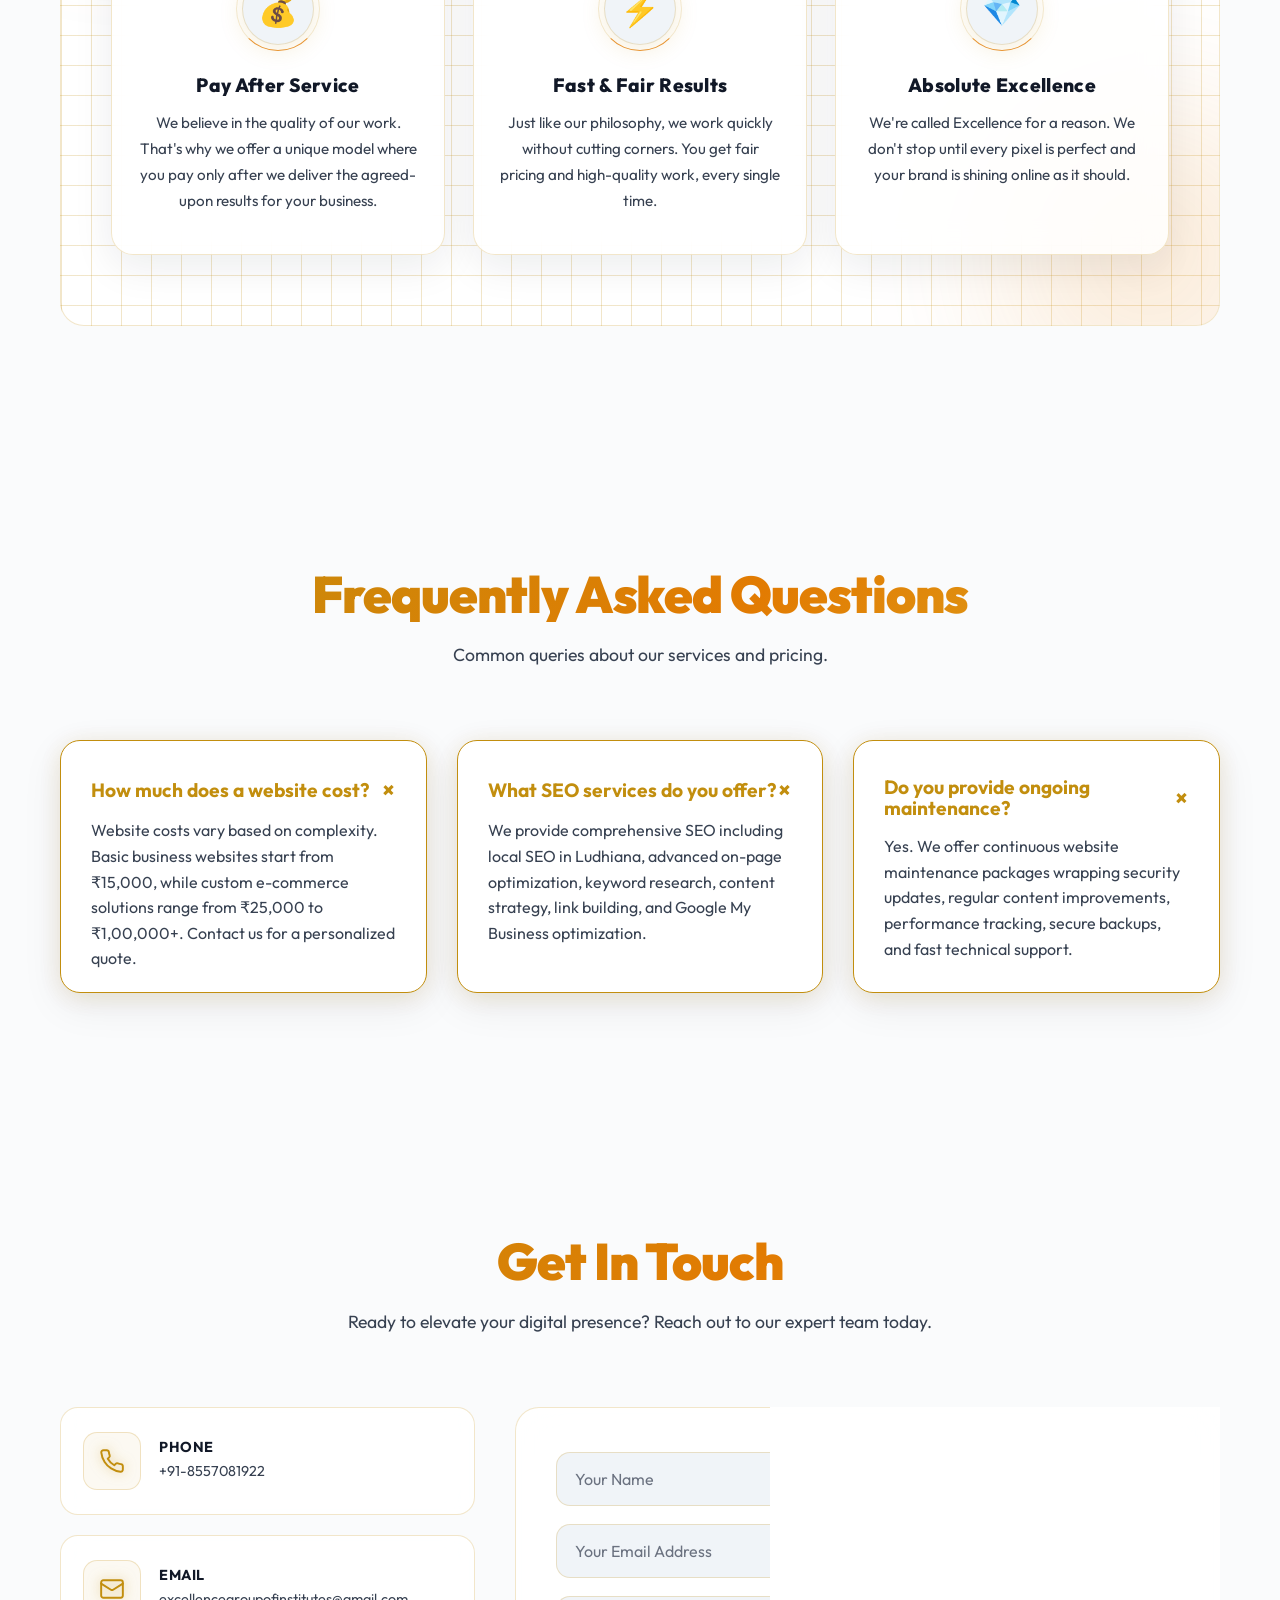
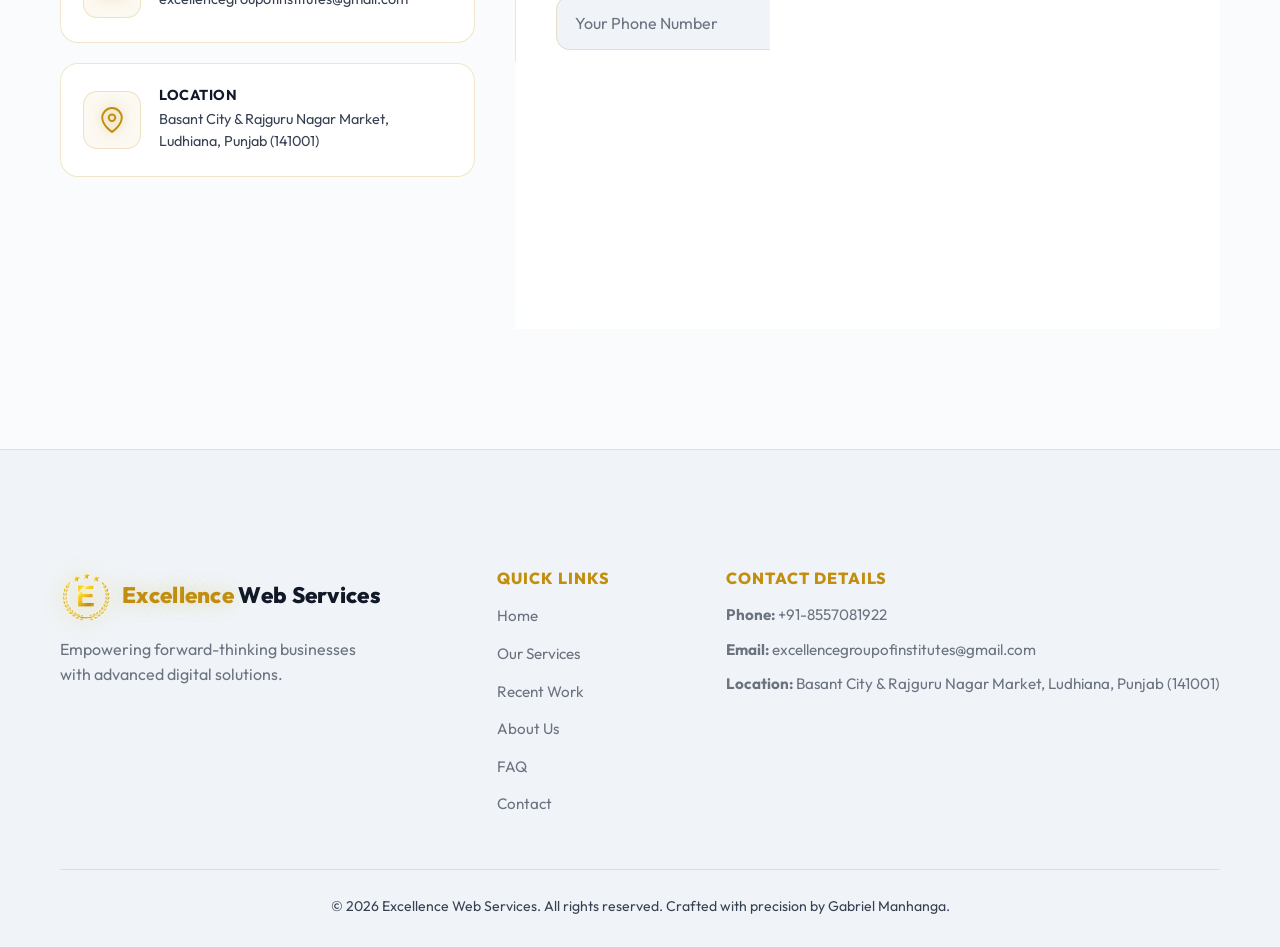
==== commit 85801300: "Add files via upload" ====
--- a/index.html
+++ b/index.html
@@ -6,13 +6,19 @@
     <meta name="viewport" content="width=device-width, initial-scale=1.0">
     <title>Excellence Web Services | Future of Digital Growth</title>
     <link rel="icon" type="image/png" href="assets/Logo.png">
-    <meta name="description" content="Custom website design, SEO, and digital marketing services for businesses in Ludhiana and beyond.">
+    <meta name="description"
+        content="Custom website design, SEO, and digital marketing services for businesses in Ludhiana and beyond.">
     <link rel="stylesheet" href="css/style.css">
     <link rel="stylesheet" href="css/futuristics.css">
-    <link href="https://fonts.googleapis.com/css2?family=Outfit:wght@300;400;500;600;700;800;900&display=swap" rel="stylesheet">
+    <link href="https://fonts.googleapis.com/css2?family=Outfit:wght@300;400;500;600;700;800;900&display=swap"
+        rel="stylesheet">
 </head>
 
 <body>
+    <!-- ═══════════════════════════════════════
+         CUSTOM PREMIUM CURSOR
+    ════════════════════════════════════════════ -->
+    <div class="cursor-follower" id="cursor-follower"></div>
 
     <!-- ═══════════════════════════════════════
          GLOBAL ANIMATED BACKGROUND (fixed)
@@ -66,7 +72,7 @@
         <div class="hero-visuals">
             <div class="bg-typography scroll-parallax" data-speed="0.25">EXCELLENCE</div>
             <div class="bg-typography outline-text scroll-parallax" data-speed="-0.18">DIGITAL</div>
-            
+
             <div class="glow-orb main-orb scroll-parallax" data-speed="0.1"></div>
             <div class="glow-orb secondary-orb scroll-parallax" data-speed="0.15"></div>
             <div class="glow-orb accent-orb"></div>
@@ -76,10 +82,16 @@
             <div class="hero-content active fade-up">
                 <div class="badge">Pay After Service • Ludhiana's #1</div>
                 <h1 class="hero-title">Dominate The <br><span class="brand-highlight">Digital</span> Space.</h1>
-                <p class="hero-subtitle">Expert Web Design & SEO Services in Ludhiana & Pan India. We build high-performance digital ecosystems that dominate the market.</p>
-                
+                <p class="hero-subtitle">Expert Web Design & SEO Services in Ludhiana & Pan India. We build
+                    high-performance digital ecosystems that dominate the market.</p>
+
                 <div class="hero-actions">
-                    <a href="#services" class="primary-btn pulse-glow lg-btn">Accelerate Now <svg viewBox="0 0 24 24" width="20" height="20" stroke="currentColor" stroke-width="2" fill="none" stroke-linecap="round" stroke-linejoin="round" style="margin-left:8px"><line x1="5" y1="12" x2="19" y2="12"></line><polyline points="12 5 19 12 12 19"></polyline></svg></a>
+                    <a href="#services" class="primary-btn pulse-glow lg-btn">Accelerate Now <svg viewBox="0 0 24 24"
+                            width="20" height="20" stroke="currentColor" stroke-width="2" fill="none"
+                            stroke-linecap="round" stroke-linejoin="round" style="margin-left:8px">
+                            <line x1="5" y1="12" x2="19" y2="12"></line>
+                            <polyline points="12 5 19 12 12 19"></polyline>
+                        </svg></a>
                     <a href="#projects" class="secondary-nav-btn desktop-only">View Portfolio <span>↓</span></a>
                 </div>
 
@@ -98,7 +110,7 @@
 
             <!-- Right side Floating UI Cards -->
             <div class="hero-3d-composition slide-in-right">
-                
+
                 <!-- MOUSE-TRACKING 3D AVATAR -->
                 <div class="avatar-3d-container" id="tilt-avatar-container">
                     <img src="assets/3d_avatar.png" alt="3D Cyber Avatar coding with Logo" class="avatar-3d-img">
@@ -116,7 +128,9 @@
                         <div class="fc-bar" style="height: 30%"></div>
                         <div class="fc-bar" style="height: 45%"></div>
                         <div class="fc-bar" style="height: 60%"></div>
-                        <div class="fc-bar" style="height: 100%; filter: drop-shadow(0 0 8px var(--accent-gold)); background: var(--accent-gold);"></div>
+                        <div class="fc-bar"
+                            style="height: 100%; filter: drop-shadow(0 0 8px var(--accent-gold)); background: var(--accent-gold);">
+                        </div>
                     </div>
                 </div>
 
@@ -148,60 +162,74 @@
         </div>
 
         <div class="scroll-indicator">
-            <div class="mouse"><div class="wheel"></div></div>
+            <div class="mouse">
+                <div class="wheel"></div>
+            </div>
             <span>Scroll to Explore</span>
         </div>
     </header>
 
     <!-- ═══════════════════════════════════════
-         SERVICES SECTION
+         SERVICES SECTION (Sticky Scroll)
     ════════════════════════════════════════════ -->
     <main id="services">
-        <section class="info-container section-relative">
-            <div class="tech-mesh"></div>
-            <div class="section-header">
-                <h2 class="section-title">Our Professional Services</h2>
-                <p class="section-desc">Tailored strategies powered by the latest digital infrastructure.</p>
-            </div>
-
-            <div class="services-grid">
-                <div class="service-card" onclick="openModal('web')">
-                    <div class="card-icon">
-                        <img src="assets/service_web.png" class="service-img" alt="Website Designing">
-                    </div>
-                    <h3>Website Designing</h3>
-                    <p>Creating modern, responsive, and visually appealing designs that align with your brand identity.</p>
-                    <a href="javascript:void(0)" class="learn-more">Explore Solution <span>→</span></a>
-                </div>
-
-                <div class="service-card" onclick="openModal('seo')">
-                    <div class="card-icon">
-                        <img src="assets/service_seo.png" class="service-img" alt="SEO & SMM">
-                    </div>
-                    <h3>SEO & Marketing</h3>
-                    <p>Enhanced Google visibility, social media marketing, and targeted ad campaigns to grow your brand.</p>
-                    <a href="javascript:void(0)" class="learn-more">Explore Solution <span>→</span></a>
-                </div>
-
-                <div class="service-card" onclick="openModal('webdev')">
-                    <div class="card-icon">
-                        <img src="assets/service_marketing.png" class="service-img" alt="Web Development">
-                    </div>
-                    <h3>Web Development</h3>
-                    <p>Building secure, scalable, and high-performance websites using the latest clean-code technologies.</p>
-                    <a href="javascript:void(0)" class="learn-more">Explore Solution <span>→</span></a>
-                </div>
-
-                <div class="service-card" onclick="openModal('it')">
-                    <div class="card-icon">
-                        <img src="assets/service_ecommerce.png" class="service-img" alt="Technical IT Services">
-                    </div>
-                    <h3>IT Services</h3>
-                    <p>Troubleshooting, maintenance, system setup, and ongoing technical support for your infrastructure.</p>
-                    <a href="javascript:void(0)" class="learn-more">Explore Solution <span>→</span></a>
-                </div>
-            </div>
-        </section>
+        <div class="services-scroll-wrapper" id="services-scroll-wrapper">
+            <div class="services-sticky">
+                <section class="info-container section-relative" style="padding-top: 0; padding-bottom: 0;">
+                    <div class="tech-mesh"></div>
+                    <div class="section-header align-left" style="margin-bottom: 40px; text-align: left;">
+                        <h2 class="section-title">Our Professional Services</h2>
+                        <p class="section-desc">Tailored strategies powered by the latest digital infrastructure. Scroll
+                            to explore our solutions.</p>
+                    </div>
+
+                    <div class="services-track-container">
+                        <div class="services-track" id="services-track">
+                            <div class="service-card" onclick="openModal('web')">
+                                <div class="card-icon">
+                                    <img src="assets/service_web.png" class="service-img" alt="Website Designing">
+                                </div>
+                                <h3>Website Designing</h3>
+                                <p>Creating modern, responsive, and visually appealing designs that align with your
+                                    brand identity.</p>
+                                <a href="javascript:void(0)" class="learn-more">Explore Solution <span>→</span></a>
+                            </div>
+
+                            <div class="service-card" onclick="openModal('seo')">
+                                <div class="card-icon">
+                                    <img src="assets/service_seo.png" class="service-img" alt="SEO & SMM">
+                                </div>
+                                <h3>SEO & Marketing</h3>
+                                <p>Enhanced Google visibility, social media marketing, and targeted ad campaigns to grow
+                                    your brand.</p>
+                                <a href="javascript:void(0)" class="learn-more">Explore Solution <span>→</span></a>
+                            </div>
+
+                            <div class="service-card" onclick="openModal('webdev')">
+                                <div class="card-icon">
+                                    <img src="assets/service_marketing.png" class="service-img" alt="Web Development">
+                                </div>
+                                <h3>Web Development</h3>
+                                <p>Building secure, scalable, and high-performance websites using the latest clean-code
+                                    technologies.</p>
+                                <a href="javascript:void(0)" class="learn-more">Explore Solution <span>→</span></a>
+                            </div>
+
+                            <div class="service-card" onclick="openModal('it')">
+                                <div class="card-icon">
+                                    <img src="assets/service_ecommerce.png" class="service-img"
+                                        alt="Technical IT Services">
+                                </div>
+                                <h3>IT Services</h3>
+                                <p>Troubleshooting, maintenance, system setup, and ongoing technical support for your
+                                    infrastructure.</p>
+                                <a href="javascript:void(0)" class="learn-more">Explore Solution <span>→</span></a>
+                            </div>
+                        </div>
+                    </div>
+                </section>
+            </div>
+        </div>
     </main>
 
     <!-- ═══════════════════════════════════════
@@ -222,8 +250,10 @@
                     </div>
                     <div class="project-info">
                         <h3>Aashiyana Greens</h3>
-                        <p>We partnered to build a visionary property platform, redefining luxury real estate discoverability.</p>
-                        <a href="https://aashiyanagreens.com/" target="_blank" rel="noopener noreferrer" class="project-link">Explore the Vision <span>→</span></a>
+                        <p>We partnered to build a visionary property platform, redefining luxury real estate
+                            discoverability.</p>
+                        <a href="https://aashiyanagreens.com/" target="_blank" rel="noopener noreferrer"
+                            class="project-link">Explore the Vision <span>→</span></a>
                     </div>
                 </div>
 
@@ -234,8 +264,10 @@
                     </div>
                     <div class="project-info">
                         <h3>Capital Store</h3>
-                        <p>A collaborative journey to create a frictionless shopping experience for the modern consumer.</p>
-                        <a href="https://www.capitalstorecs.com/" target="_blank" rel="noopener noreferrer" class="project-link">Explore the Vision <span>→</span></a>
+                        <p>A collaborative journey to create a frictionless shopping experience for the modern consumer.
+                        </p>
+                        <a href="https://www.capitalstorecs.com/" target="_blank" rel="noopener noreferrer"
+                            class="project-link">Explore the Vision <span>→</span></a>
                     </div>
                 </div>
 
@@ -247,7 +279,8 @@
                     <div class="project-info">
                         <h3>Divya Agro Traders</h3>
                         <p>Bridging the gap between agriculture and technology with a high-performance B2B portal.</p>
-                        <a href="https://www.divyaagrotraders.com/" target="_blank" rel="noopener noreferrer" class="project-link">Explore the Vision <span>→</span></a>
+                        <a href="https://www.divyaagrotraders.com/" target="_blank" rel="noopener noreferrer"
+                            class="project-link">Explore the Vision <span>→</span></a>
                     </div>
                 </div>
 
@@ -259,7 +292,8 @@
                     <div class="project-info">
                         <h3>Wow Kids Worksheets</h3>
                         <p>Co-designing an engaging digital platform to revolutionize early childhood education.</p>
-                        <a href="https://www.wowkidsworksheets.in/" target="_blank" rel="noopener noreferrer" class="project-link">Explore the Vision <span>→</span></a>
+                        <a href="https://www.wowkidsworksheets.in/" target="_blank" rel="noopener noreferrer"
+                            class="project-link">Explore the Vision <span>→</span></a>
                     </div>
                 </div>
             </div>
@@ -284,7 +318,11 @@
                 <p class="section-desc">We're your dedicated team of digital growth experts in Ludhiana.</p>
             </div>
             <div class="about-content glass-panel align-left">
-                <p>At <strong>Excellence Web Services</strong>, we believe that every business has a unique story worth telling. Under the vision of Suryansh Wadhwa, our team works closely with visionaries in Ludhiana and across <strong>Pan India</strong> to craft immersive digital experiences. We specialize in high-performance Web Design, SEO, and IT solutions tailored to help you scale efficiently and authentically.</p>
+                <p>At <strong>Excellence Web Services</strong>, we believe that every business has a unique story worth
+                    telling. Under the vision of Suryansh Wadhwa, our team works closely with visionaries in Ludhiana
+                    and across <strong>Pan India</strong> to craft immersive digital experiences. We specialize in
+                    high-performance Web Design, SEO, and IT solutions tailored to help you scale efficiently and
+                    authentically.</p>
             </div>
         </div>
         <div class="split-image-wrapper slide-in-right">
@@ -300,8 +338,10 @@
             <div class="glow-orb promise-orb-1"></div>
             <div class="glow-orb promise-orb-2"></div>
 
-            <h2 class="section-title" style="margin-bottom: 16px; position: relative; z-index: 2;">Our Relationship with You</h2>
-            <p class="section-desc" style="margin: 0 auto 55px; position: relative; z-index: 2;">We're not just a vendor; we're an extension of your team. Here's what you can always count on from us.</p>
+            <h2 class="section-title" style="margin-bottom: 16px; position: relative; z-index: 2;">Our Relationship with
+                You</h2>
+            <p class="section-desc" style="margin: 0 auto 55px; position: relative; z-index: 2;">We're not just a
+                vendor; we're an extension of your team. Here's what you can always count on from us.</p>
 
             <div class="promise-grid" style="position: relative; z-index: 2;">
                 <div class="promise-item futuristic-card">
@@ -309,21 +349,24 @@
                         <div class="promise-icon">💰</div>
                     </div>
                     <h4>Pay After Service</h4>
-                    <p>We believe in the quality of our work. That's why we offer a unique model where you pay only after we deliver the agreed-upon results for your business.</p>
+                    <p>We believe in the quality of our work. That's why we offer a unique model where you pay only
+                        after we deliver the agreed-upon results for your business.</p>
                 </div>
                 <div class="promise-item futuristic-card">
                     <div class="promise-icon-wrapper">
                         <div class="promise-icon">⚡</div>
                     </div>
                     <h4>Fast &amp; Fair Results</h4>
-                    <p>Just like our philosophy, we work quickly without cutting corners. You get fair pricing and high-quality work, every single time.</p>
+                    <p>Just like our philosophy, we work quickly without cutting corners. You get fair pricing and
+                        high-quality work, every single time.</p>
                 </div>
                 <div class="promise-item futuristic-card">
                     <div class="promise-icon-wrapper">
                         <div class="promise-icon">💎</div>
                     </div>
                     <h4>Absolute Excellence</h4>
-                    <p>We're called Excellence for a reason. We don't stop until every pixel is perfect and your brand is shining online as it should.</p>
+                    <p>We're called Excellence for a reason. We don't stop until every pixel is perfect and your brand
+                        is shining online as it should.</p>
                 </div>
             </div>
         </div>
@@ -340,15 +383,18 @@
         <div class="faq-grid">
             <div class="faq-card">
                 <h3>How much does a website cost?</h3>
-                <p>Website costs vary based on complexity. Basic business websites start from ₹15,000, while custom e-commerce solutions range from ₹25,000 to ₹1,00,000+. Contact us for a personalized quote.</p>
+                <p>Website costs vary based on complexity. Basic business websites start from ₹15,000, while custom
+                    e-commerce solutions range from ₹25,000 to ₹1,00,000+. Contact us for a personalized quote.</p>
             </div>
             <div class="faq-card">
                 <h3>What SEO services do you offer?</h3>
-                <p>We provide comprehensive SEO including local SEO in Ludhiana, advanced on-page optimization, keyword research, content strategy, link building, and Google My Business optimization.</p>
+                <p>We provide comprehensive SEO including local SEO in Ludhiana, advanced on-page optimization, keyword
+                    research, content strategy, link building, and Google My Business optimization.</p>
             </div>
             <div class="faq-card">
                 <h3>Do you provide ongoing maintenance?</h3>
-                <p>Yes. We offer continuous website maintenance packages wrapping security updates, regular content improvements, performance tracking, secure backups, and fast technical support.</p>
+                <p>Yes. We offer continuous website maintenance packages wrapping security updates, regular content
+                    improvements, performance tracking, secure backups, and fast technical support.</p>
             </div>
         </div>
     </section>
@@ -366,8 +412,11 @@
             <div class="contact-info-cards slide-in-left">
                 <div class="contact-info-card">
                     <div class="contact-icon-wrapper">
-                        <svg viewBox="0 0 24 24" fill="none" stroke="var(--accent-gold)" stroke-width="1.8" stroke-linecap="round" stroke-linejoin="round" class="tech-icon">
-                            <path d="M22 16.92v3a2 2 0 0 1-2.18 2 19.79 19.79 0 0 1-8.63-3.07 19.5 19.5 0 0 1-6-6 19.79 19.79 0 0 1-3.07-8.67A2 2 0 0 1 4.11 2h3a2 2 0 0 1 2 1.72 12.84 12.84 0 0 0 .7 2.81 2 2 0 0 1-.45 2.11L8.09 9.91a16 16 0 0 0 6 6l1.27-1.27a2 2 0 0 1 2.11-.45 12.84 12.84 0 0 0 2.81.7A2 2 0 0 1 22 16.92z"></path>
+                        <svg viewBox="0 0 24 24" fill="none" stroke="var(--accent-gold)" stroke-width="1.8"
+                            stroke-linecap="round" stroke-linejoin="round" class="tech-icon">
+                            <path
+                                d="M22 16.92v3a2 2 0 0 1-2.18 2 19.79 19.79 0 0 1-8.63-3.07 19.5 19.5 0 0 1-6-6 19.79 19.79 0 0 1-3.07-8.67A2 2 0 0 1 4.11 2h3a2 2 0 0 1 2 1.72 12.84 12.84 0 0 0 .7 2.81 2 2 0 0 1-.45 2.11L8.09 9.91a16 16 0 0 0 6 6l1.27-1.27a2 2 0 0 1 2.11-.45 12.84 12.84 0 0 0 2.81.7A2 2 0 0 1 22 16.92z">
+                            </path>
                         </svg>
                     </div>
                     <div>
@@ -378,7 +427,8 @@
 
                 <div class="contact-info-card">
                     <div class="contact-icon-wrapper">
-                        <svg viewBox="0 0 24 24" fill="none" stroke="var(--accent-gold)" stroke-width="1.8" stroke-linecap="round" stroke-linejoin="round" class="tech-icon">
+                        <svg viewBox="0 0 24 24" fill="none" stroke="var(--accent-gold)" stroke-width="1.8"
+                            stroke-linecap="round" stroke-linejoin="round" class="tech-icon">
                             <rect x="2" y="4" width="20" height="16" rx="2" ry="2"></rect>
                             <path d="m22 7-8.97 5.7a1.94 1.94 0 0 1-2.06 0L2 7"></path>
                         </svg>
@@ -391,7 +441,8 @@
 
                 <div class="contact-info-card">
                     <div class="contact-icon-wrapper">
-                        <svg viewBox="0 0 24 24" fill="none" stroke="var(--accent-gold)" stroke-width="1.8" stroke-linecap="round" stroke-linejoin="round" class="tech-icon">
+                        <svg viewBox="0 0 24 24" fill="none" stroke="var(--accent-gold)" stroke-width="1.8"
+                            stroke-linecap="round" stroke-linejoin="round" class="tech-icon">
                             <path d="M21 10c0 7-9 13-9 13s-9-6-9-13a9 9 0 0 1 18 0z"></path>
                             <circle cx="12" cy="10" r="3"></circle>
                         </svg>
@@ -404,18 +455,21 @@
             </div>
 
             <div class="contact-form-container slide-in-right">
-                <form action="#" method="POST" onsubmit="event.preventDefault(); alert('Thank you! We\'ll be in touch within 24 hours.');">
+                <form action="#" method="POST"
+                    onsubmit="event.preventDefault(); alert('Thank you! We\'ll be in touch within 24 hours.');">
                     <div class="form-group">
                         <input type="text" id="form-name" placeholder="Your Name" required autocomplete="name">
                     </div>
                     <div class="form-group">
-                        <input type="email" id="form-email" placeholder="Your Email Address" required autocomplete="email">
+                        <input type="email" id="form-email" placeholder="Your Email Address" required
+                            autocomplete="email">
                     </div>
                     <div class="form-group">
                         <input type="tel" id="form-phone" placeholder="Your Phone Number" autocomplete="tel">
                     </div>
                     <div class="form-group">
-                        <textarea id="form-message" placeholder="Tell us about your project or what you need help with..." required></textarea>
+                        <textarea id="form-message"
+                            placeholder="Tell us about your project or what you need help with..." required></textarea>
                     </div>
                     <button type="submit" class="primary-btn submit-btn pulse-glow">Send Message →</button>
                 </form>
@@ -456,7 +510,7 @@
             </div>
         </div>
         <div class="footer-bottom">
-            <p>&copy; 2026 Excellence Web Services. All rights reserved. Crafted with precision.</p>
+            <p>&copy; 2026 Excellence Web Services. All rights reserved. Crafted with precision by Gabriel Manhanga.</p>
         </div>
     </footer>
 
@@ -469,16 +523,19 @@
             <div class="modal-icon" id="modalIcon">💻</div>
             <h3 id="modalTitle">Service Title</h3>
             <p id="modalDesc">Detailed description goes here...</p>
-            <a href="#contact" class="primary-btn pulse-glow" style="margin-top: 20px;" onclick="closeModal()">Get a Quote →</a>
+            <a href="#contact" class="primary-btn pulse-glow" style="margin-top: 20px;" onclick="closeModal()">Get a
+                Quote →</a>
         </div>
     </div>
 
     <!-- ═══════════════════════════════════════
          WHATSAPP FLOAT
     ════════════════════════════════════════════ -->
-    <a href="https://wa.me/918557081922?text=Hello%20Excellence%20Web%20Services!" class="whatsapp-float" target="_blank" rel="noopener noreferrer" aria-label="Chat on WhatsApp">
+    <a href="https://wa.me/918557081922?text=Hello%20Excellence%20Web%20Services!" class="whatsapp-float"
+        target="_blank" rel="noopener noreferrer" aria-label="Chat on WhatsApp">
         <svg viewBox="0 0 24 24" class="wa-icon" xmlns="http://www.w3.org/2000/svg" fill="currentColor">
-            <path d="M12.031 0C5.383 0 0 5.383 0 12.031c0 2.651.854 5.111 2.302 7.042l-1.6 5.86 6.002-1.574A11.968 11.968 0 0012.031 24c6.648 0 12.031-5.383 12.031-12.031S18.679 0 12.031 0zm0 22.016c-2.158 0-4.148-.568-5.83-1.542l-.418-.248-3.486.914.932-3.4-.273-.434a9.96 9.96 0 01-1.608-5.467c0-5.545 4.512-10.057 10.057-10.057S22.088 6.293 22.088 11.838s-4.512 10.057-10.057 10.057zm5.518-7.553c-.302-.152-1.792-.884-2.072-.986-.279-.1-.482-.152-.685.152-.203.304-.784.986-.961 1.188-.178.203-.355.228-.657.076-2.12-.907-3.626-2.046-4.542-4.113-.152-.304.152-.456.304-.761.05-.1.152-.25.228-.38a1.64 1.64 0 00.127-.253c.101-.203.05-.38-.025-.532-.076-.152-.685-1.648-.938-2.257-.245-.595-.494-.515-.685-.525-.178-.008-.381-.01-.584-.01s-.532.076-.811.38c-.28.304-1.066 1.04-1.066 2.535s1.092 2.94 1.243 3.143c.152.203 2.144 3.275 5.19 4.593 1.954.845 2.766.786 3.273.66.568-.142 1.792-.733 2.045-1.443.254-.71.254-1.318.178-1.442-.076-.126-.28-.202-.583-.354z" />
+            <path
+                d="M12.031 0C5.383 0 0 5.383 0 12.031c0 2.651.854 5.111 2.302 7.042l-1.6 5.86 6.002-1.574A11.968 11.968 0 0012.031 24c6.648 0 12.031-5.383 12.031-12.031S18.679 0 12.031 0zm0 22.016c-2.158 0-4.148-.568-5.83-1.542l-.418-.248-3.486.914.932-3.4-.273-.434a9.96 9.96 0 01-1.608-5.467c0-5.545 4.512-10.057 10.057-10.057S22.088 6.293 22.088 11.838s-4.512 10.057-10.057 10.057zm5.518-7.553c-.302-.152-1.792-.884-2.072-.986-.279-.1-.482-.152-.685.152-.203.304-.784.986-.961 1.188-.178.203-.355.228-.657.076-2.12-.907-3.626-2.046-4.542-4.113-.152-.304.152-.456.304-.761.05-.1.152-.25.228-.38a1.64 1.64 0 00.127-.253c.101-.203.05-.38-.025-.532-.076-.152-.685-1.648-.938-2.257-.245-.595-.494-.515-.685-.525-.178-.008-.381-.01-.584-.01s-.532.076-.811.38c-.28.304-1.066 1.04-1.066 2.535s1.092 2.94 1.243 3.143c.152.203 2.144 3.275 5.19 4.593 1.954.845 2.766.786 3.273.66.568-.142 1.792-.733 2.045-1.443.254-.71.254-1.318.178-1.442-.076-.126-.28-.202-.583-.354z" />
         </svg>
     </a>
 
@@ -486,4 +543,5 @@
     <script src="js/animation.js"></script>
 
 </body>
+
 </html>
--- a/css/futuristics.css
+++ b/css/futuristics.css
@@ -409,10 +409,56 @@
 /* ────────────────────────────────────────────────
    SERVICES GRID
    ──────────────────────────────────────────────── */
-.services-grid {
-    display: grid;
-    grid-template-columns: repeat(auto-fit, minmax(280px, 1fr));
-    gap: 28px;
+/* ────────────────────────────────────────────────
+   SERVICES STICKY SCROLL
+   ──────────────────────────────────────────────── */
+.services-scroll-wrapper {
+    position: relative;
+    height: 350vh; /* Scroll length */
+}
+
+.services-sticky {
+    position: sticky;
+    top: 0;
+    height: 100vh;
+    width: 100%;
+    display: flex;
+    flex-direction: column;
+    justify-content: center;
+    overflow: hidden;
+    background: transparent;
+}
+
+.services-track-container {
+    padding: 0 5%;
+    width: 100%;
+}
+
+.services-track {
+    display: flex;
+    gap: 40px;
+    will-change: transform;
+    padding-bottom: 20px;
+}
+
+.services-track .service-card {
+    flex: 0 0 450px;
+    max-width: 450px;
+    height: auto;
+}
+
+@media (max-width: 900px) {
+    .services-track .service-card {
+        flex: 0 0 320px;
+        max-width: 320px;
+    }
+}
+
+@media (max-width: 768px) {
+    .services-scroll-wrapper { height: auto !important; }
+    .services-sticky { position: relative !important; height: auto !important; }
+    .services-track { flex-direction: column; gap: 20px; padding: 0; }
+    .services-track .service-card { flex: 0 0 auto; max-width: 100%; }
 }
 
 .service-card {
@@ -1049,7 +1095,7 @@
    ──────────────────────────────────────────────── */
 .modal-overlay {
     position: fixed; inset: 0;
-    background: rgba(2, 8, 23, 0.8);
+    background: rgba(0, 0, 0, 0.6);
     backdrop-filter: blur(12px);
     -webkit-backdrop-filter: blur(12px);
     display: flex;
@@ -1063,8 +1109,8 @@
 .modal-overlay.open { opacity: 1; visibility: visible; }
 
 .modal-content {
-    background: #0d1b2e;
-    border: 1px solid rgba(212, 175, 55, 0.25);
+    background: var(--surface-1);
+    border: 1px solid var(--glass-border);
     max-width: 600px;
     width: 92%;
     max-height: 92vh;
@@ -1074,13 +1120,13 @@
     position: relative;
     transform: translateY(50px) scale(0.95);
     transition: all 0.4s cubic-bezier(0.2, 0.8, 0.2, 1);
-    box-shadow: 0 40px 80px rgba(0, 0, 0, 0.6), var(--glow-md);
+    box-shadow: var(--shadow-card), var(--glow-sm);
     text-align: center;
 }
 
 .modal-content::-webkit-scrollbar { width: 6px; }
-.modal-content::-webkit-scrollbar-track { background: rgba(0,0,0,0.2); border-radius: 3px; }
-.modal-content::-webkit-scrollbar-thumb { background: rgba(212, 175, 55, 0.35); border-radius: 3px; }
+.modal-content::-webkit-scrollbar-track { background: var(--surface-2); border-radius: 3px; }
+.modal-content::-webkit-scrollbar-thumb { background: var(--accent-gold); border-radius: 3px; }
 
 .modal-overlay.open .modal-content { transform: translateY(0) scale(1); }
 
@@ -1594,4 +1640,109 @@
     .fc-1 { animation-delay: 0s; }
     .fc-2 { animation-delay: -2s; width: 100%; }
     .fc-3 { animation-delay: -4s; width: 100%; }
+}
+
+/* ────────────────────────────────────────────────
+   PREMIUM CUSTOM CURSOR
+   ──────────────────────────────────────────────── */
+.cursor-follower {
+    position: fixed;
+    top: 0; left: 0;
+    width: 24px; height: 24px;
+    background: rgba(var(--particle-color), 0.15);
+    border: 1.5px solid var(--accent-gold);
+    border-radius: 50%;
+    pointer-events: none;
+    z-index: 9999;
+    box-shadow: 0 0 15px rgba(var(--particle-color), 0.3);
+    transition: width 0.3s, height 0.3s, background 0.3s, border-color 0.3s;
+    will-change: transform;
+}
+
+.cursor-follower.cursor-active {
+    width: 65px; height: 65px;
+    background: rgba(var(--particle-color), 0.05);
+    border-color: var(--accent-amber);
+    box-shadow: 0 0 30px rgba(var(--particle-color), 0.2);
+}
+
+@media (max-width: 768px) {
+    .cursor-follower { display: none; }
+}
+
+/* ────────────────────────────────────────────────
+   GLASS SHIMMER EFFECT
+   ──────────────────────────────────────────────── */
+.shimmer-trigger { position: relative; overflow: hidden; }
+
+.shimmer-trigger::after {
+    content: '';
+    position: absolute;
+    top: -50%; left: -50%;
+    width: 200%; height: 200%;
+    background: linear-gradient(
+        45deg,
+        transparent 0%,
+        transparent 40%,
+        rgba(255, 255, 255, 0.1) 50%,
+        transparent 60%,
+        transparent 100%
+    );
+    transform: rotate(25deg);
+    animation: shimmer-sweep 8s infinite linear;
+    pointer-events: none;
+}
+
+@keyframes shimmer-sweep {
+    0%   { transform: translate(-30%, -30%) rotate(25deg); }
+    10%  { transform: translate(10%, 10%) rotate(25deg); }
+    100% { transform: translate(10%, 10%) rotate(25deg); }
+}
+
+/* ────────────────────────────────────────────────
+   FAQ ACCORDION
+   ──────────────────────────────────────────────── */
+.faq-card {
+    cursor: pointer;
+    transition: all 0.4s cubic-bezier(0.4, 0, 0.2, 1);
+    max-height: 100px;
+    overflow: hidden;
+    padding-bottom: 20px;
+}
+
+.faq-card.active {
+    max-height: 400px;
+    border-color: var(--accent-gold);
+    background: var(--surface-1);
+    box-shadow: var(--shadow-card), var(--glow-sm);
+}
+
+.faq-card p {
+    opacity: 0;
+    transform: translateY(10px);
+    transition: all 0.4s ease;
+    margin-top: 15px;
+}
+
+.faq-card.active p {
+    opacity: 1;
+    transform: translateY(0);
+}
+
+.faq-card h3 {
+    display: flex;
+    justify-content: space-between;
+    align-items: center;
+}
+
+.faq-card h3::after {
+    content: '+';
+    font-size: 1.5rem;
+    color: var(--accent-gold);
+    transition: transform 0.3s;
+}
+
+.faq-card.active h3::after {
+    transform: rotate(45deg);
+    content: '+';
 }
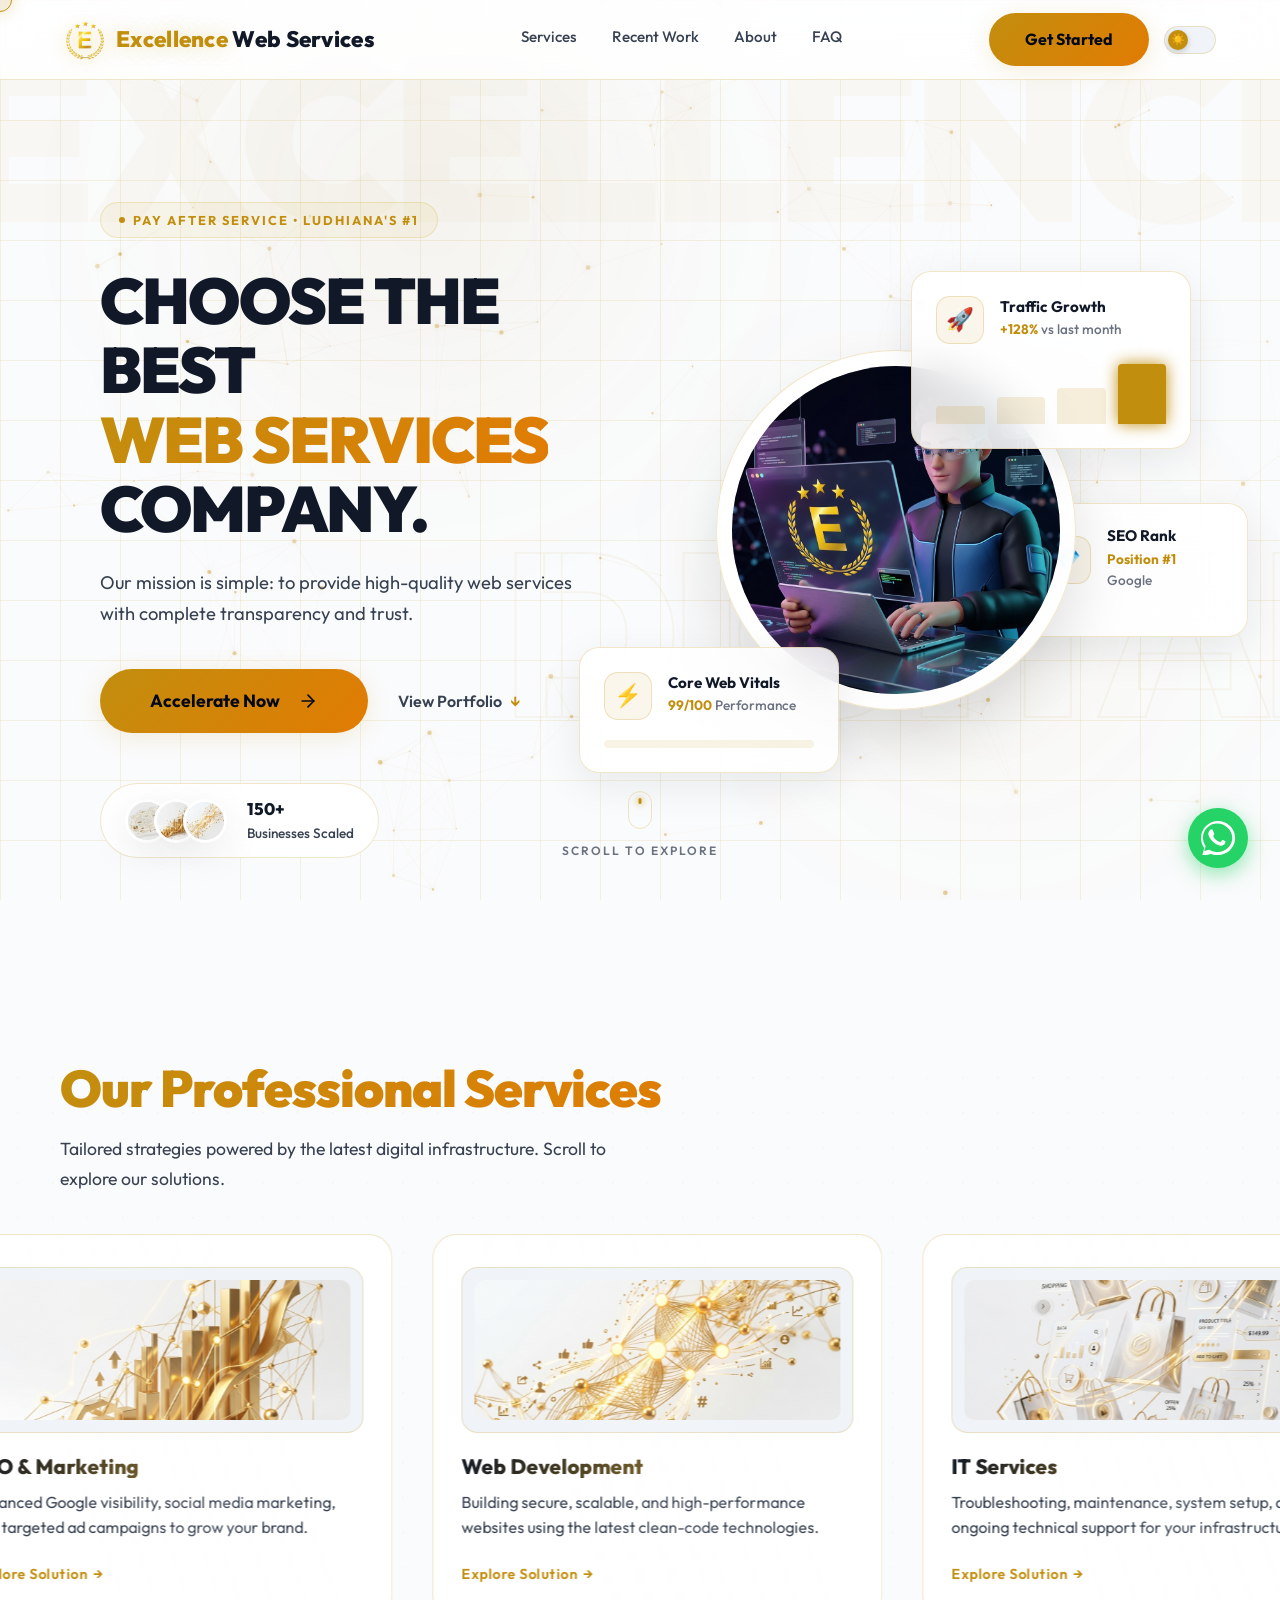
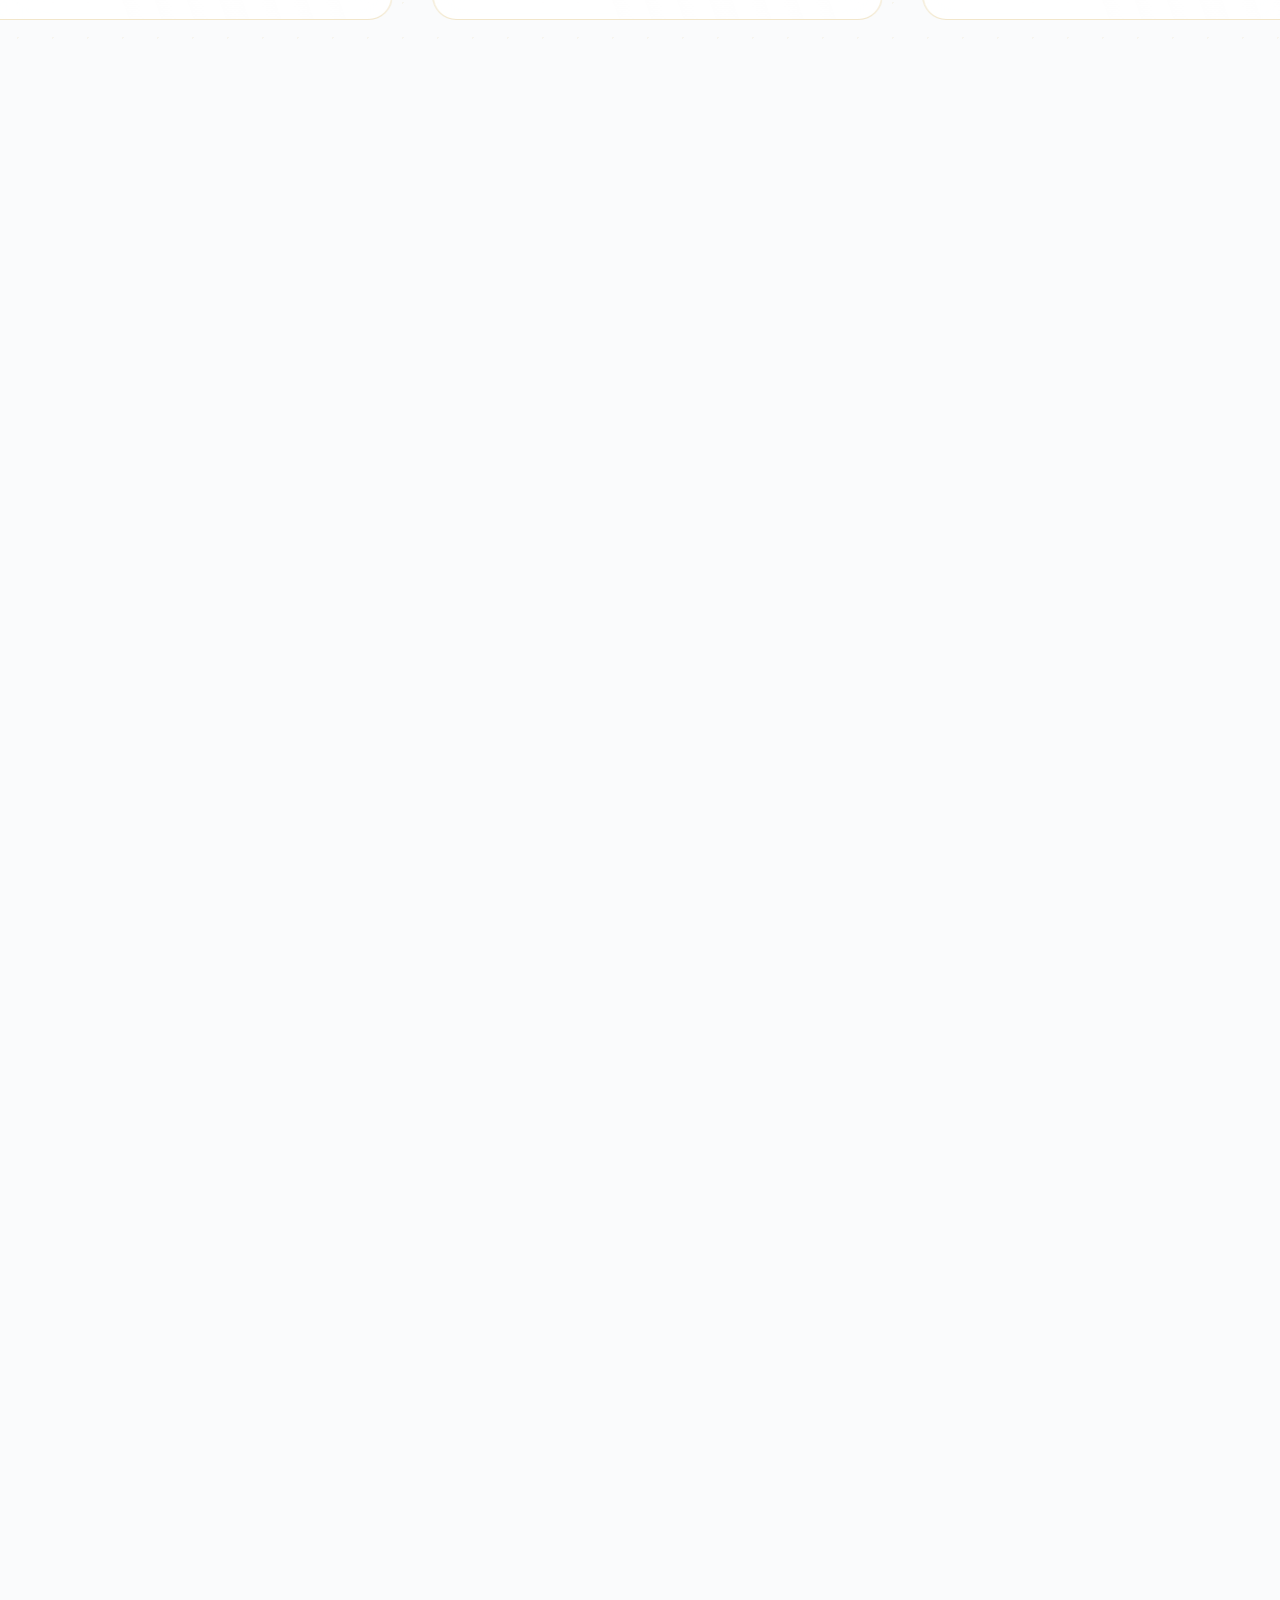
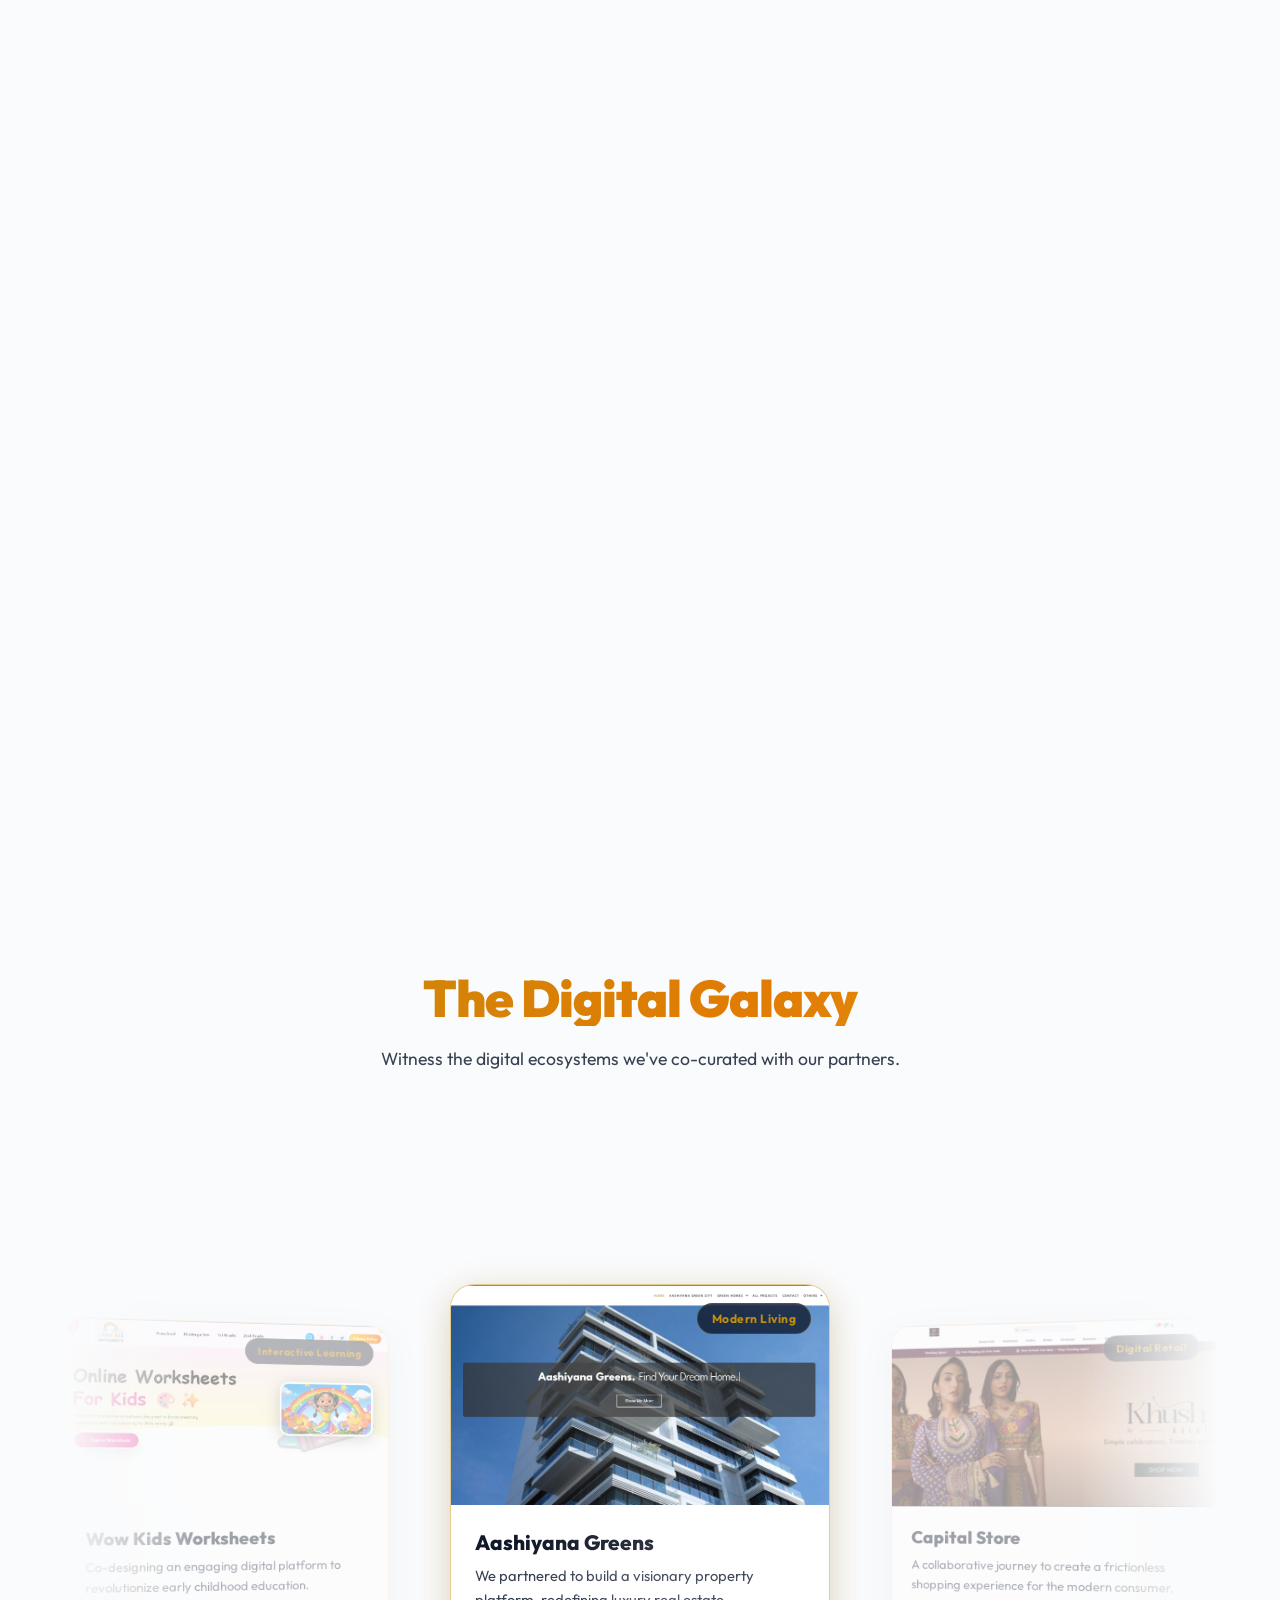
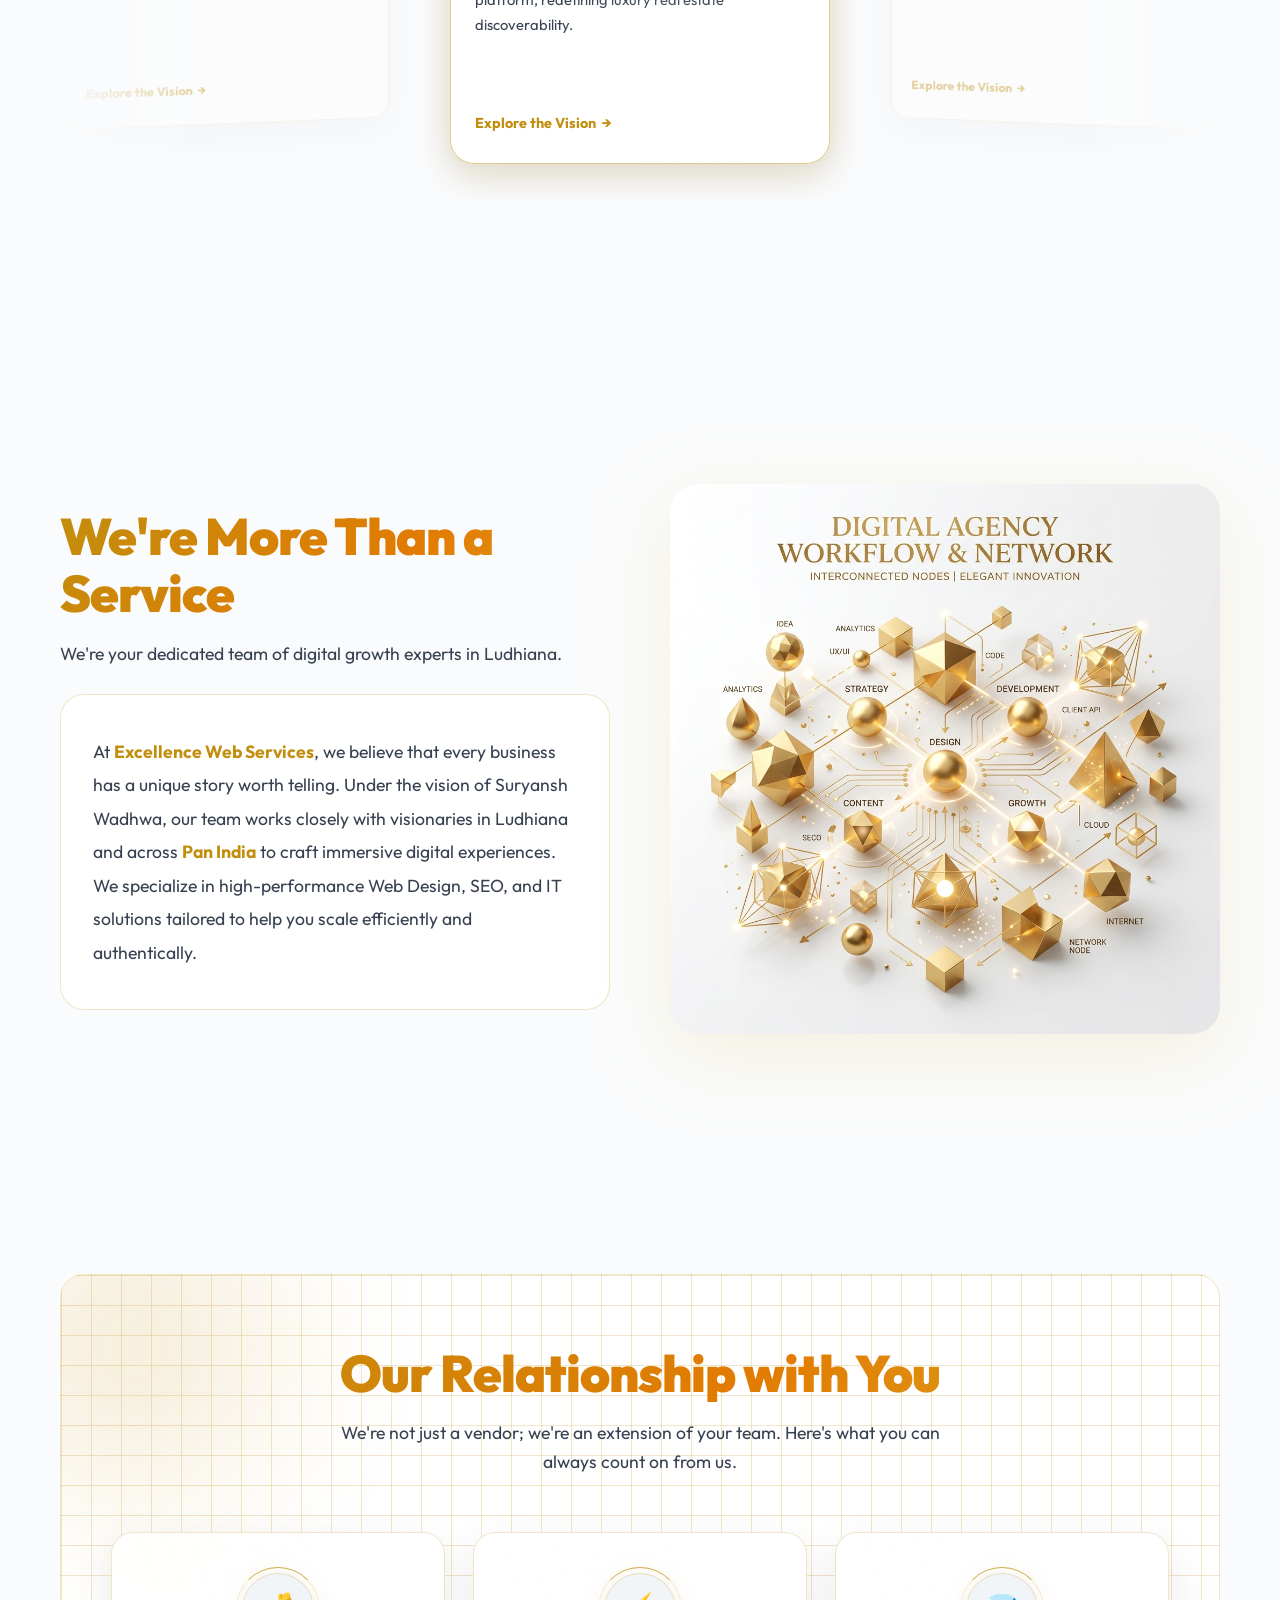
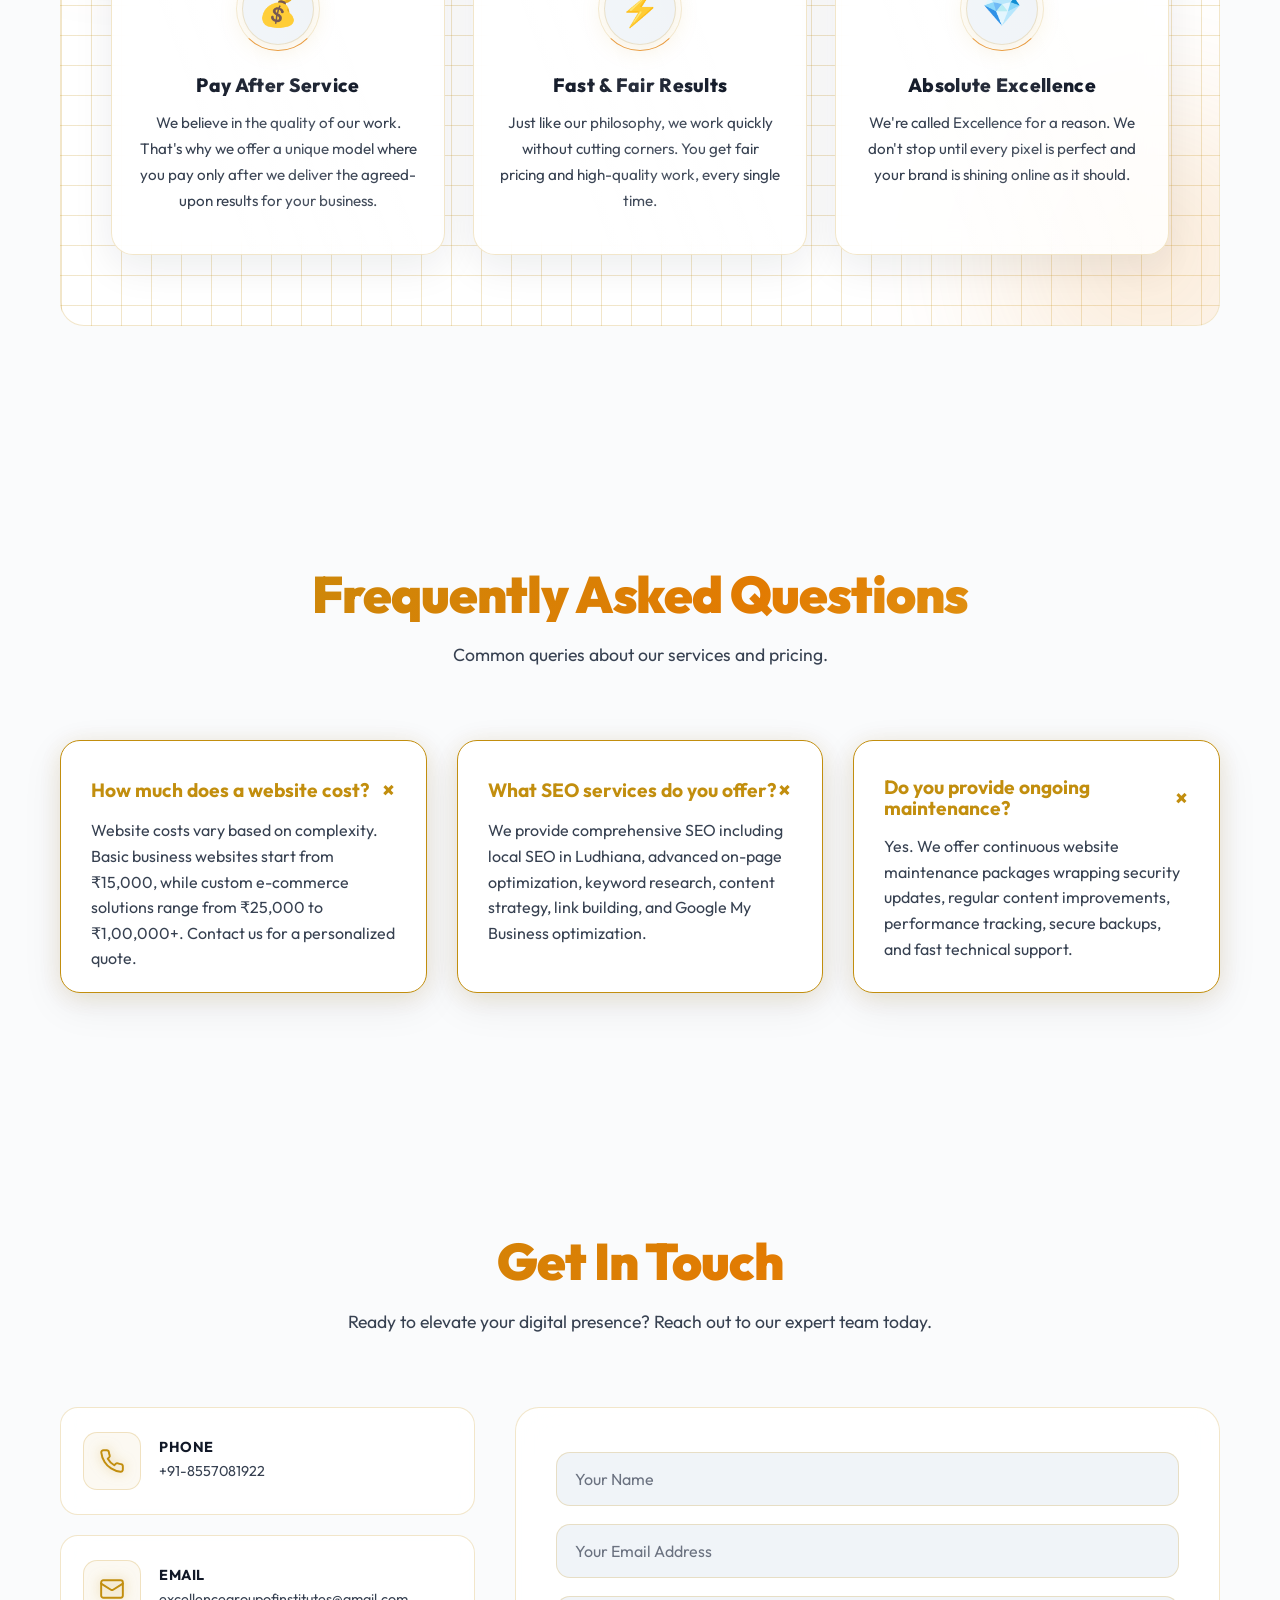
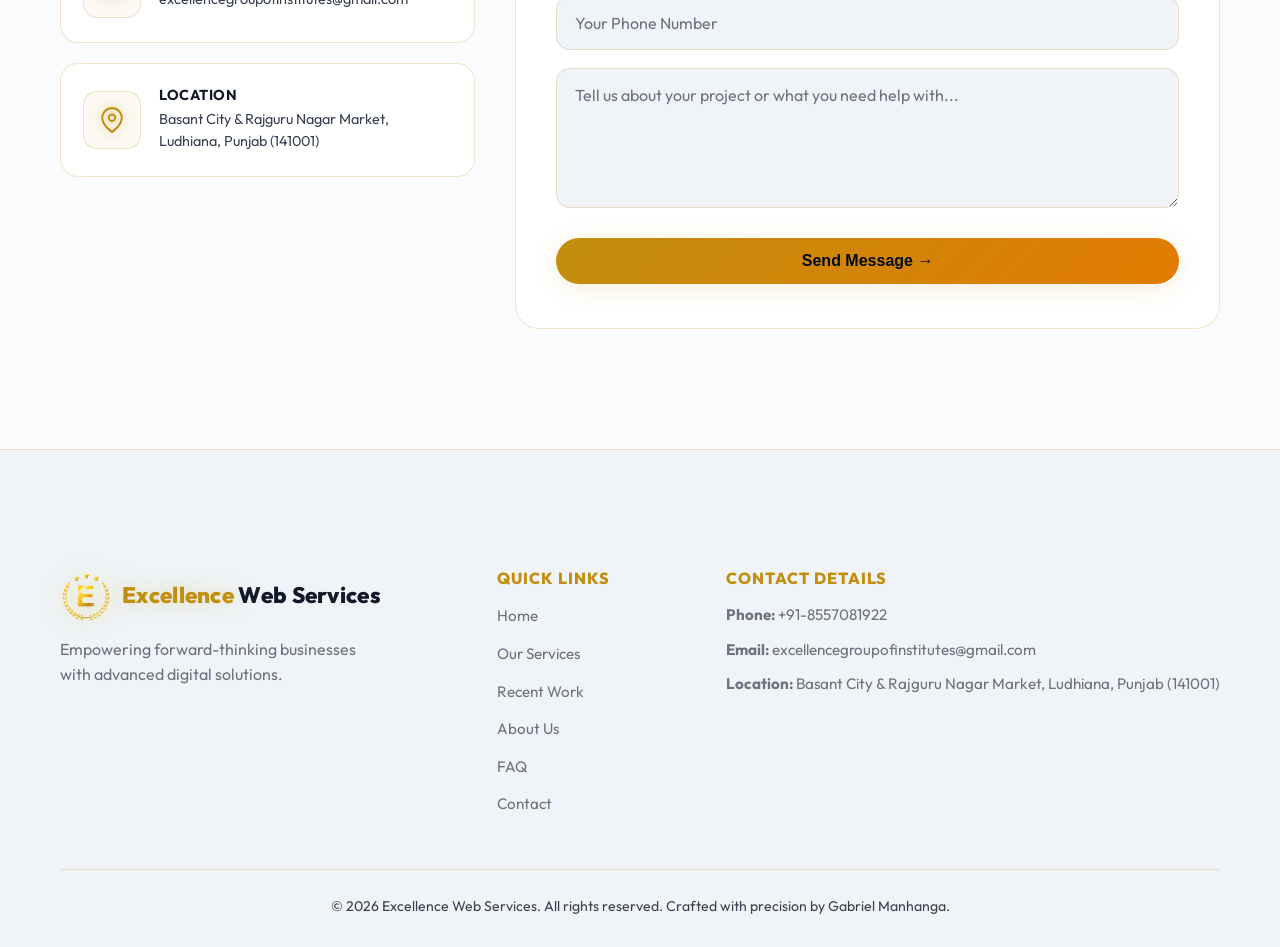
==== commit e2c09e07: "Add files via upload" ====
--- a/index.html
+++ b/index.html
@@ -81,9 +81,10 @@
         <div class="hero-container split-hero-container">
             <div class="hero-content active fade-up">
                 <div class="badge">Pay After Service • Ludhiana's #1</div>
-                <h1 class="hero-title">Dominate The <br><span class="brand-highlight">Digital</span> Space.</h1>
-                <p class="hero-subtitle">Expert Web Design & SEO Services in Ludhiana & Pan India. We build
-                    high-performance digital ecosystems that dominate the market.</p>
+                <h1 class="hero-title">Choose The Best <br><span class="brand-highlight">Web Services</span> Company.
+                </h1>
+                <p class="hero-subtitle">Our mission is simple: to provide high-quality web services with complete
+                    transparency and trust.</p>
 
                 <div class="hero-actions">
                     <a href="#services" class="primary-btn pulse-glow lg-btn">Accelerate Now <svg viewBox="0 0 24 24"
@@ -111,10 +112,7 @@
             <!-- Right side Floating UI Cards -->
             <div class="hero-3d-composition slide-in-right">
 
-                <!-- MOUSE-TRACKING 3D AVATAR -->
-                <div class="avatar-3d-container" id="tilt-avatar-container">
-                    <img src="assets/3d_avatar.png" alt="3D Cyber Avatar coding with Logo" class="avatar-3d-img">
-                </div>
+
 
                 <div class="glass-float-card fc-1">
                     <div class="fc-header">
@@ -132,6 +130,11 @@
                             style="height: 100%; filter: drop-shadow(0 0 8px var(--accent-gold)); background: var(--accent-gold);">
                         </div>
                     </div>
+                </div>
+
+                <!-- MOUSE-TRACKING 3D AVATAR -->
+                <div class="avatar-3d-container" id="tilt-avatar-container">
+                    <img src="assets/3d_avatar.png" alt="3D Cyber Avatar coding with Logo" class="avatar-3d-img">
                 </div>
 
                 <div class="glass-float-card fc-2">
@@ -185,7 +188,7 @@
 
                     <div class="services-track-container">
                         <div class="services-track" id="services-track">
-                            <div class="service-card" onclick="openModal('web')">
+                            <div class="service-card shimmer-trigger" onclick="openModal('web')">
                                 <div class="card-icon">
                                     <img src="assets/service_web.png" class="service-img" alt="Website Designing">
                                 </div>
@@ -195,7 +198,7 @@
                                 <a href="javascript:void(0)" class="learn-more">Explore Solution <span>→</span></a>
                             </div>
 
-                            <div class="service-card" onclick="openModal('seo')">
+                            <div class="service-card shimmer-trigger" onclick="openModal('seo')">
                                 <div class="card-icon">
                                     <img src="assets/service_seo.png" class="service-img" alt="SEO & SMM">
                                 </div>
@@ -205,7 +208,7 @@
                                 <a href="javascript:void(0)" class="learn-more">Explore Solution <span>→</span></a>
                             </div>
 
-                            <div class="service-card" onclick="openModal('webdev')">
+                            <div class="service-card shimmer-trigger" onclick="openModal('webdev')">
                                 <div class="card-icon">
                                     <img src="assets/service_marketing.png" class="service-img" alt="Web Development">
                                 </div>
@@ -215,7 +218,7 @@
                                 <a href="javascript:void(0)" class="learn-more">Explore Solution <span>→</span></a>
                             </div>
 
-                            <div class="service-card" onclick="openModal('it')">
+                            <div class="service-card shimmer-trigger" onclick="openModal('it')">
                                 <div class="card-icon">
                                     <img src="assets/service_ecommerce.png" class="service-img"
                                         alt="Technical IT Services">
@@ -243,7 +246,7 @@
 
         <div class="wheel-container">
             <div class="wheel-inner">
-                <div class="project-card wheel-card">
+                <div class="project-card wheel-card shimmer-trigger">
                     <div class="project-img-wrapper">
                         <img src="assets/Aashiya Greens.png" alt="Aashiyana Greens" class="project-img">
                         <span class="project-tag">Modern Living</span>
@@ -344,7 +347,7 @@
                 vendor; we're an extension of your team. Here's what you can always count on from us.</p>
 
             <div class="promise-grid" style="position: relative; z-index: 2;">
-                <div class="promise-item futuristic-card">
+                <div class="promise-item futuristic-card shimmer-trigger">
                     <div class="promise-icon-wrapper">
                         <div class="promise-icon">💰</div>
                     </div>
@@ -352,7 +355,7 @@
                     <p>We believe in the quality of our work. That's why we offer a unique model where you pay only
                         after we deliver the agreed-upon results for your business.</p>
                 </div>
-                <div class="promise-item futuristic-card">
+                <div class="promise-item futuristic-card shimmer-trigger">
                     <div class="promise-icon-wrapper">
                         <div class="promise-icon">⚡</div>
                     </div>
@@ -360,7 +363,7 @@
                     <p>Just like our philosophy, we work quickly without cutting corners. You get fair pricing and
                         high-quality work, every single time.</p>
                 </div>
-                <div class="promise-item futuristic-card">
+                <div class="promise-item futuristic-card shimmer-trigger">
                     <div class="promise-icon-wrapper">
                         <div class="promise-icon">💎</div>
                     </div>
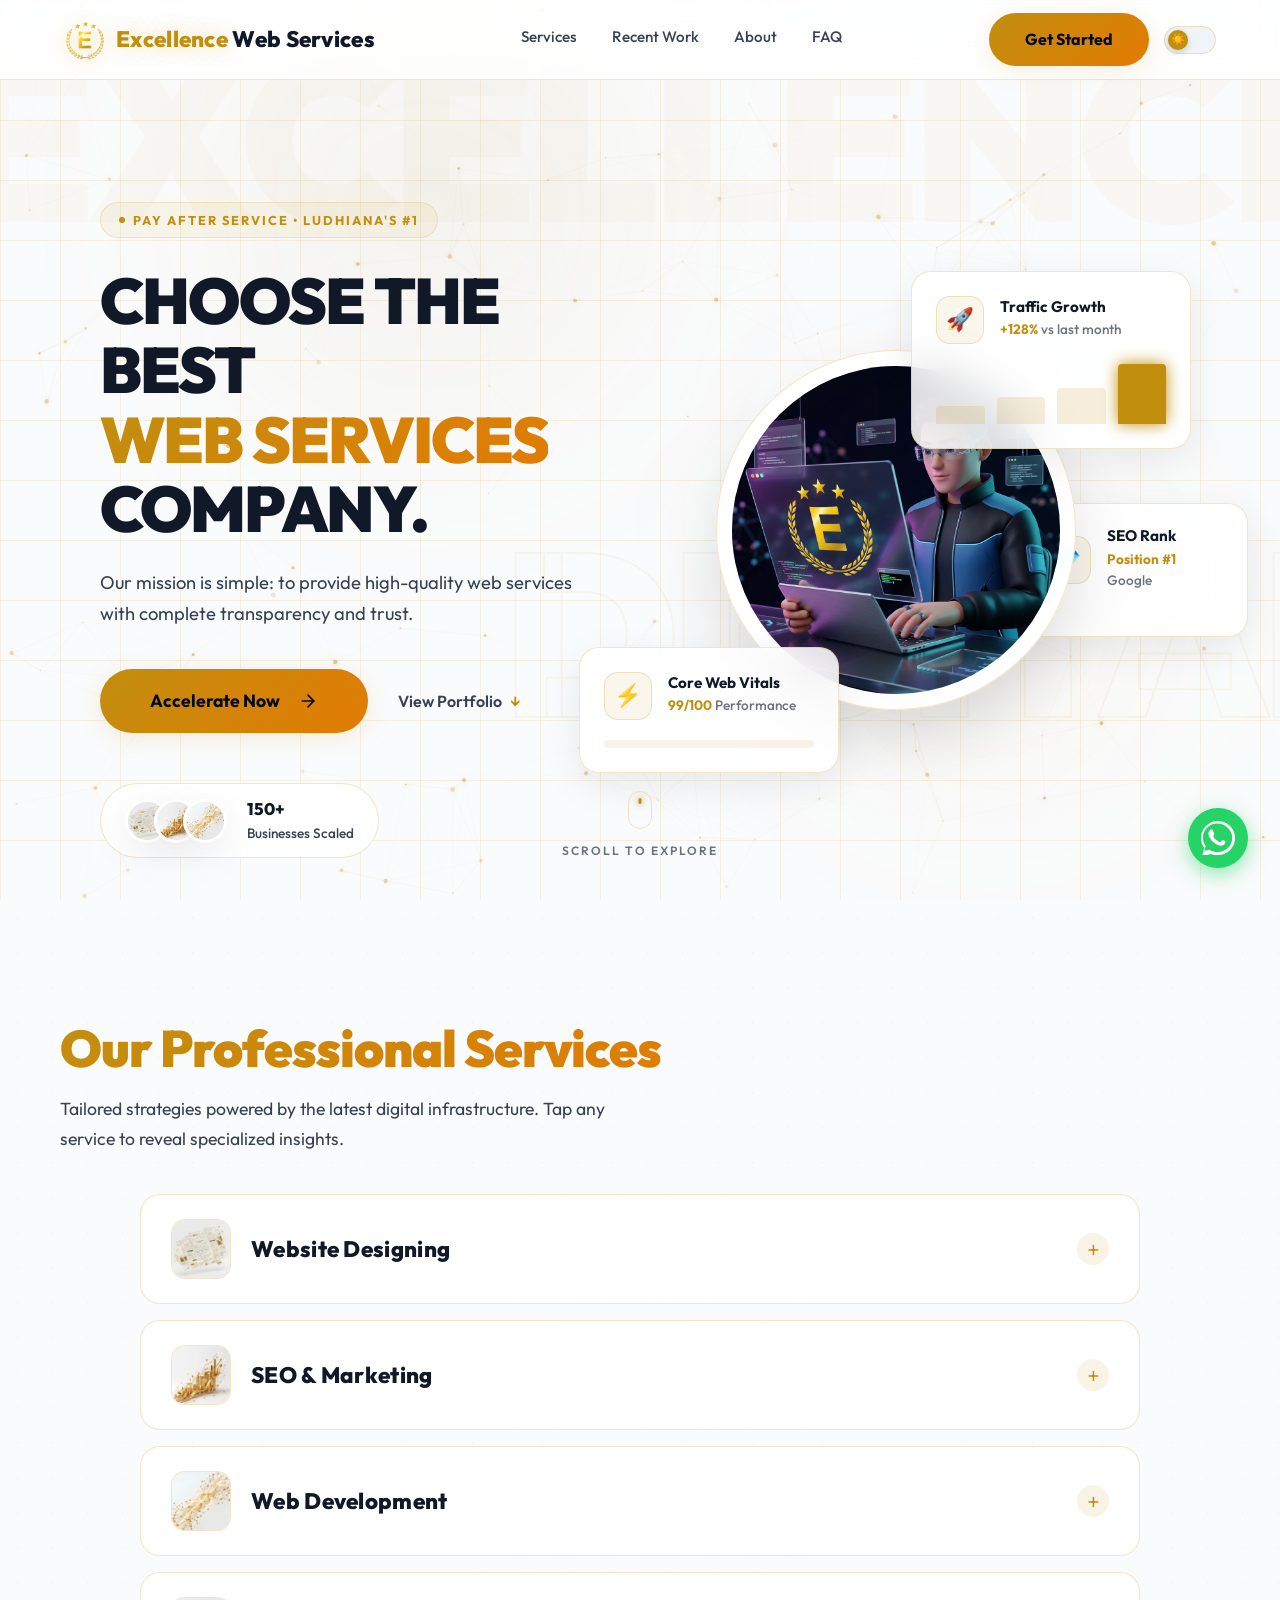
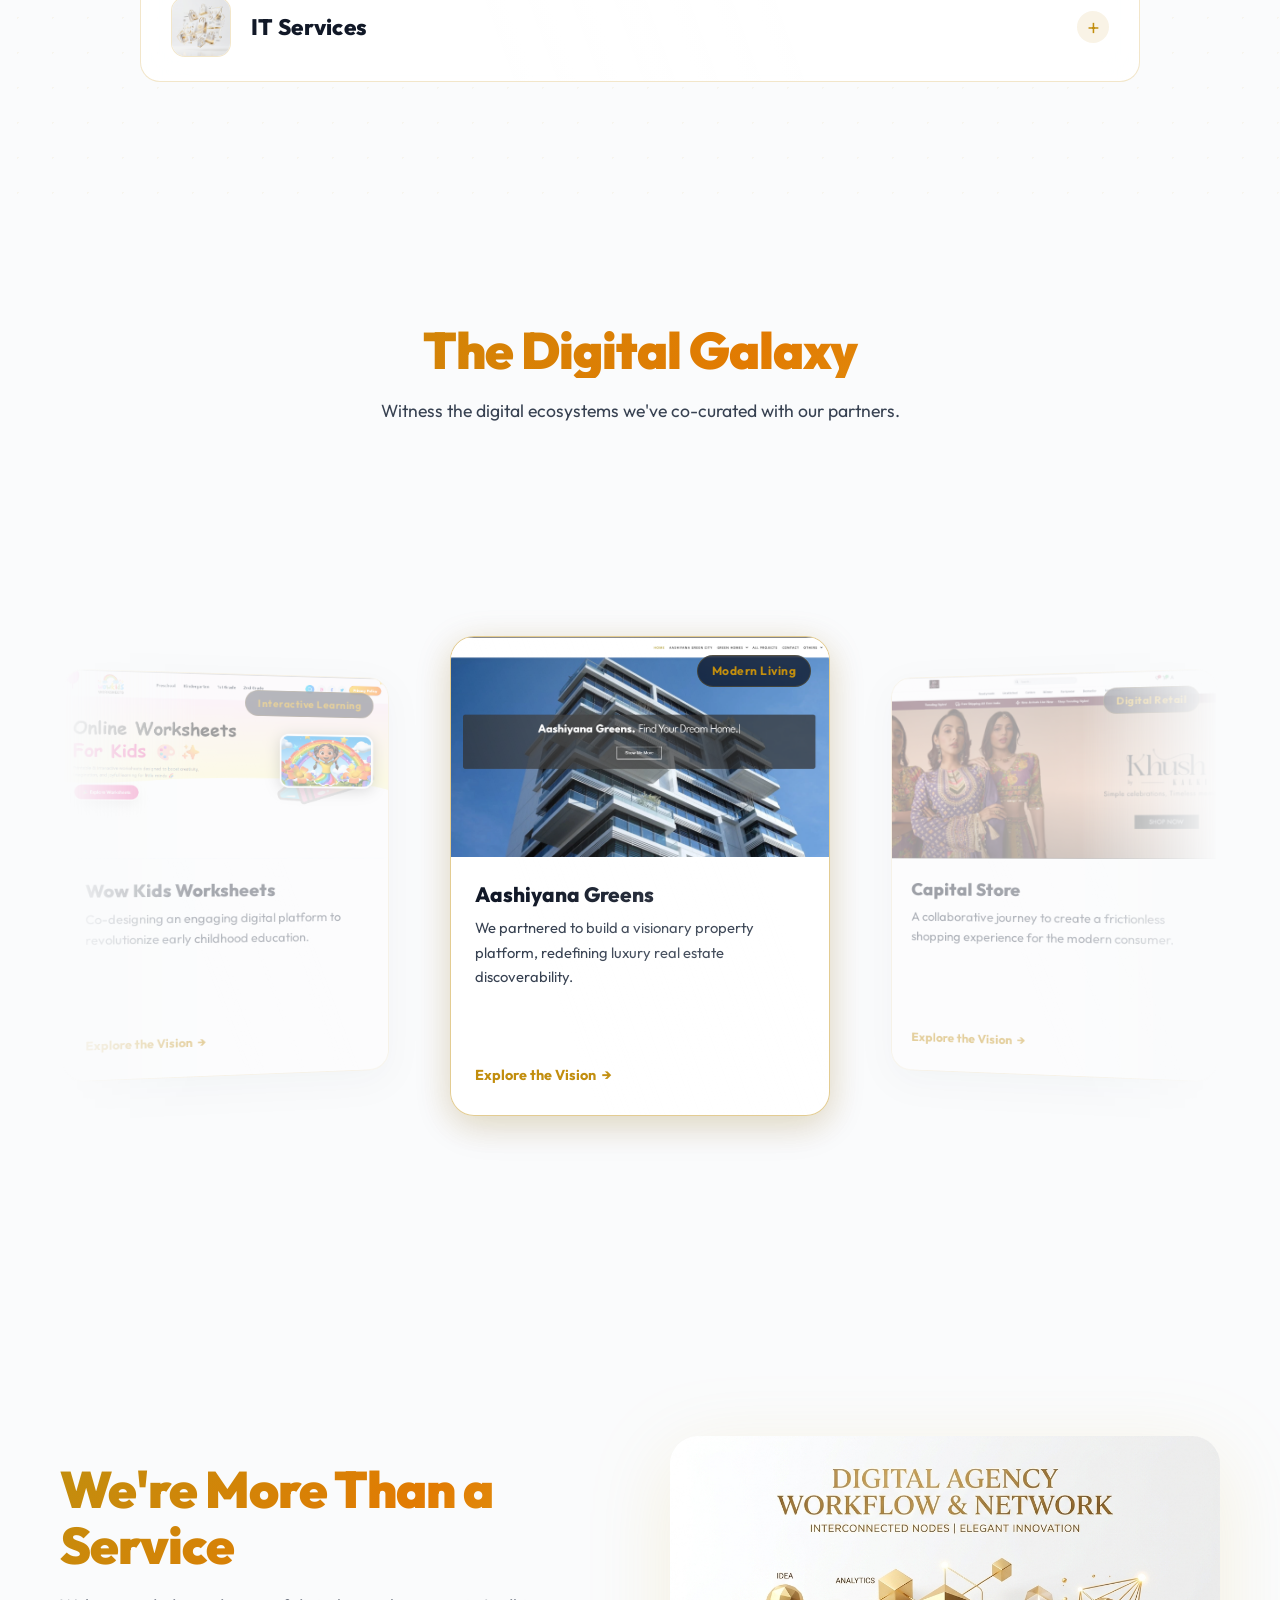
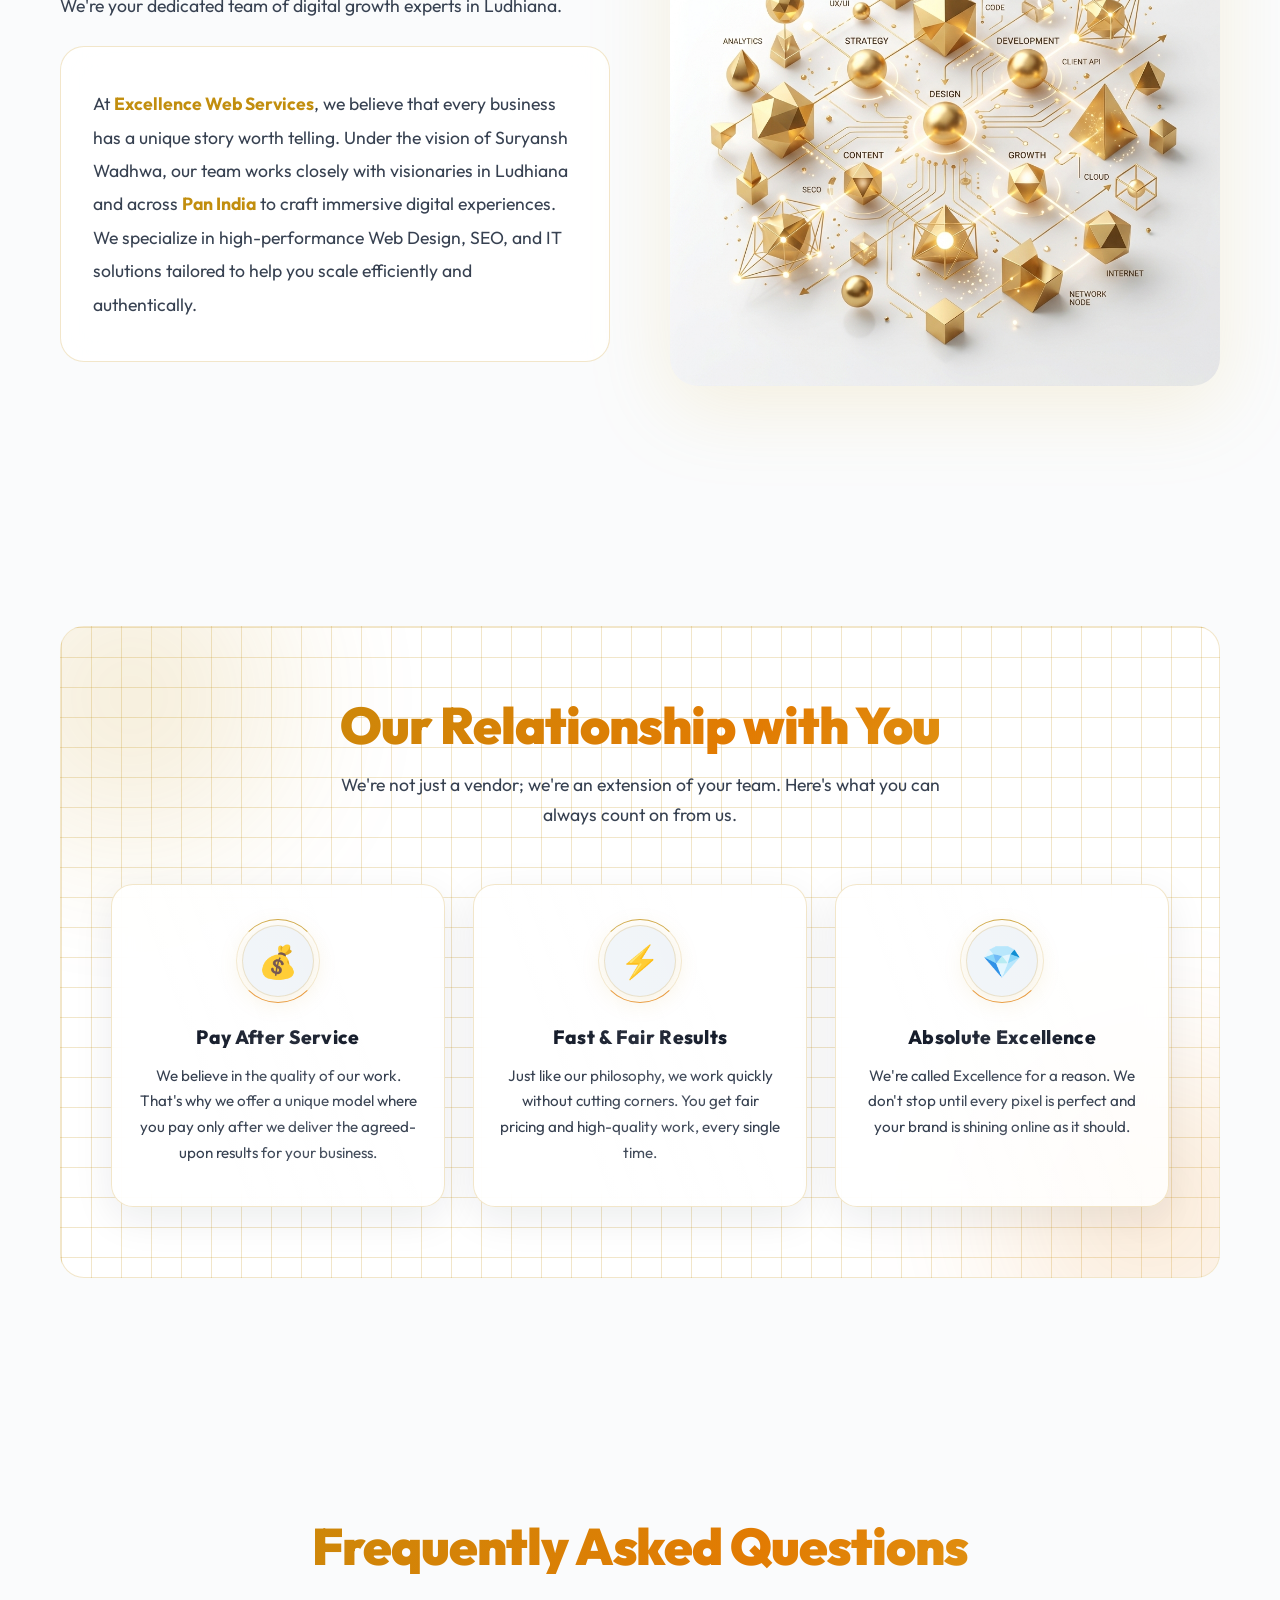
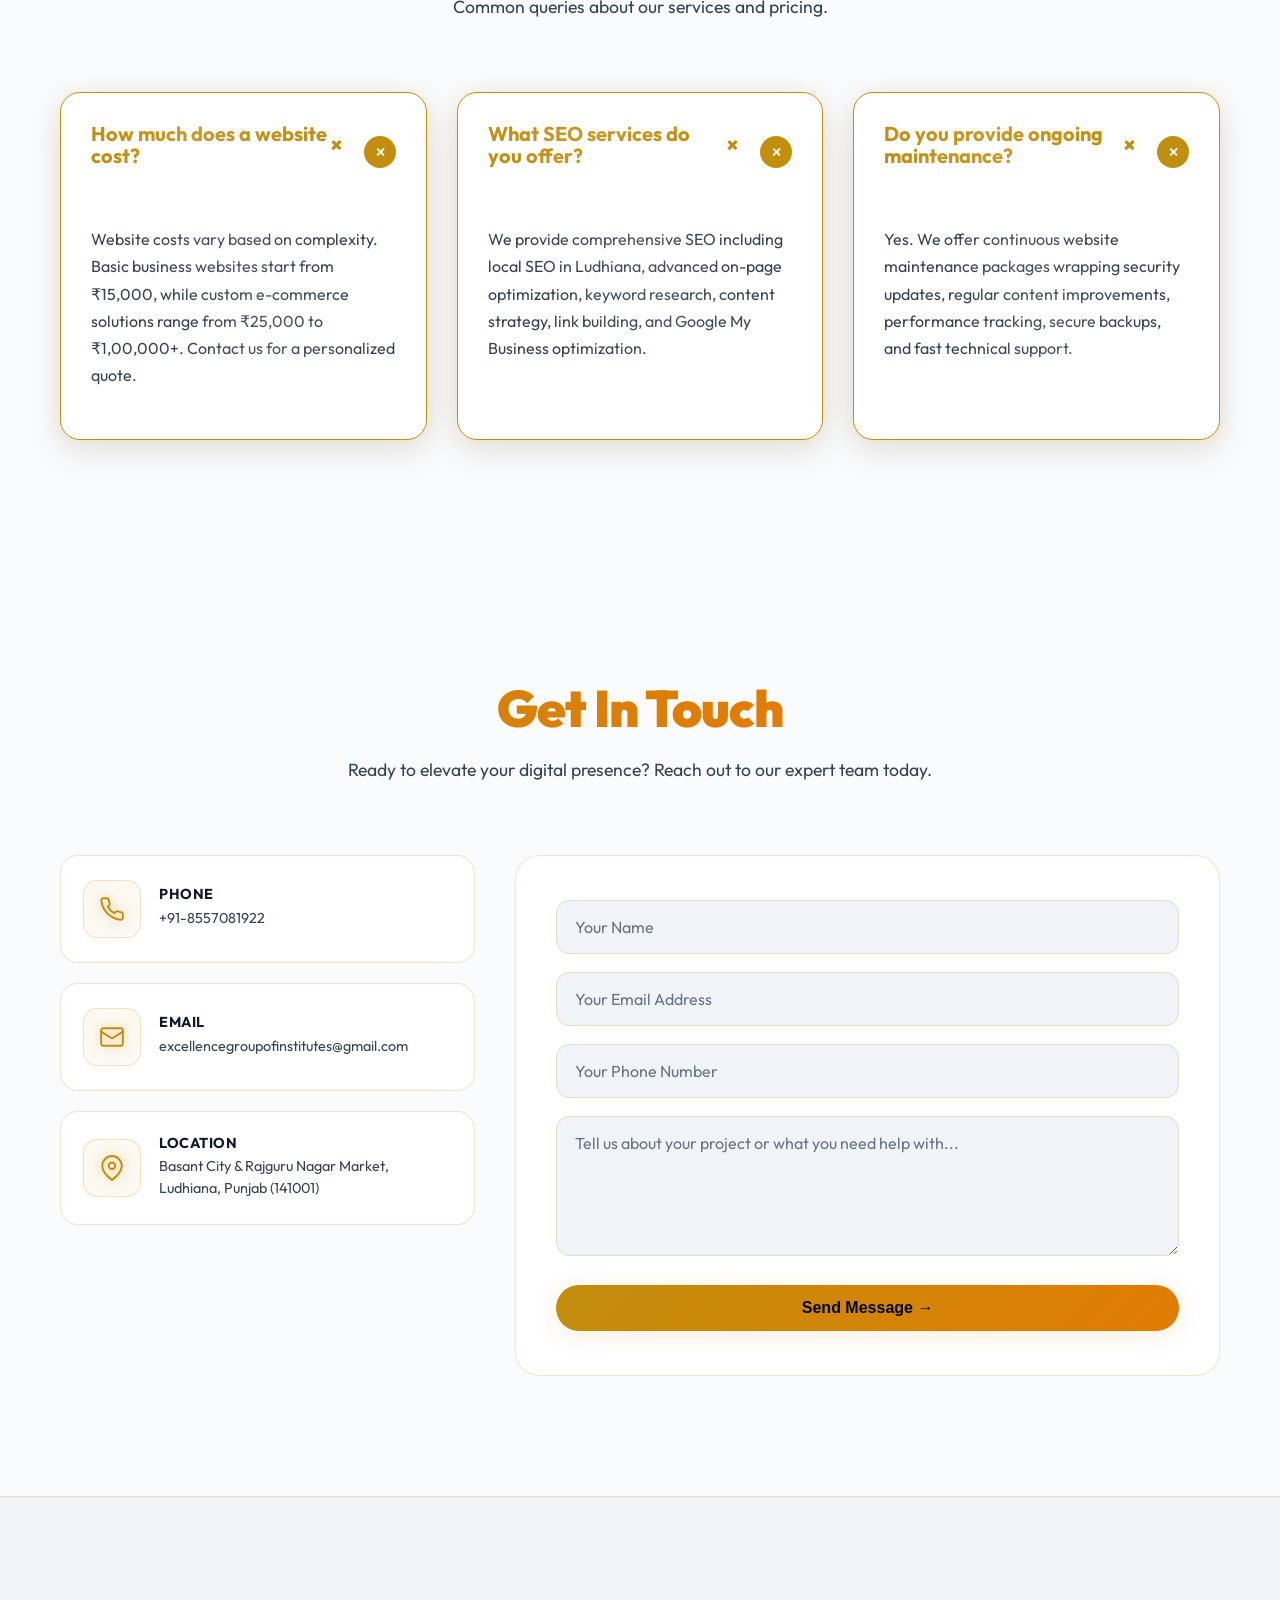
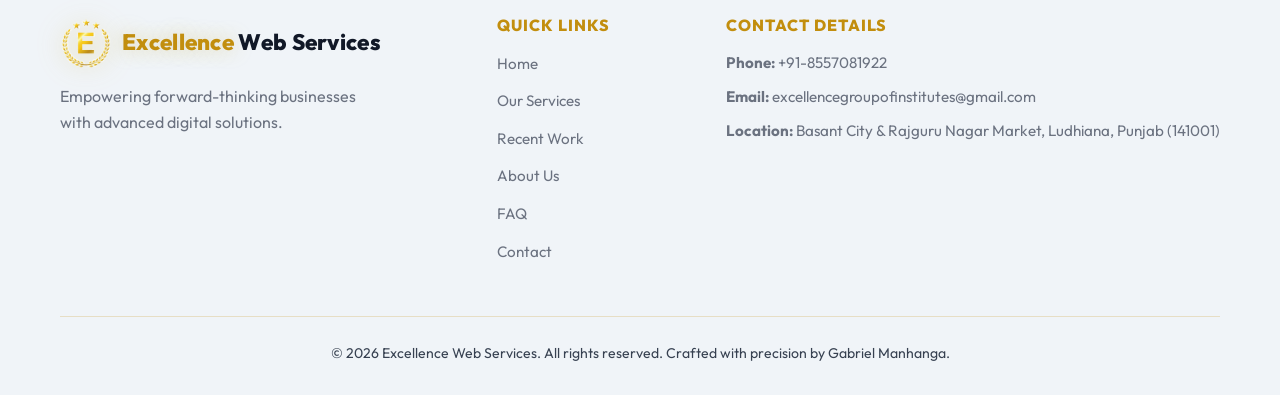
==== commit de1ced6b: "Add files via upload" ====
--- a/index.html
+++ b/index.html
@@ -15,10 +15,6 @@
 </head>
 
 <body>
-    <!-- ═══════════════════════════════════════
-         CUSTOM PREMIUM CURSOR
-    ════════════════════════════════════════════ -->
-    <div class="cursor-follower" id="cursor-follower"></div>
 
     <!-- ═══════════════════════════════════════
          GLOBAL ANIMATED BACKGROUND (fixed)
@@ -175,62 +171,88 @@
     <!-- ═══════════════════════════════════════
          SERVICES SECTION (Sticky Scroll)
     ════════════════════════════════════════════ -->
-    <main id="services">
-        <div class="services-scroll-wrapper" id="services-scroll-wrapper">
-            <div class="services-sticky">
-                <section class="info-container section-relative" style="padding-top: 0; padding-bottom: 0;">
-                    <div class="tech-mesh"></div>
-                    <div class="section-header align-left" style="margin-bottom: 40px; text-align: left;">
-                        <h2 class="section-title">Our Professional Services</h2>
-                        <p class="section-desc">Tailored strategies powered by the latest digital infrastructure. Scroll
-                            to explore our solutions.</p>
-                    </div>
-
-                    <div class="services-track-container">
-                        <div class="services-track" id="services-track">
-                            <div class="service-card shimmer-trigger" onclick="openModal('web')">
-                                <div class="card-icon">
-                                    <img src="assets/service_web.png" class="service-img" alt="Website Designing">
-                                </div>
-                                <h3>Website Designing</h3>
-                                <p>Creating modern, responsive, and visually appealing designs that align with your
-                                    brand identity.</p>
-                                <a href="javascript:void(0)" class="learn-more">Explore Solution <span>→</span></a>
-                            </div>
-
-                            <div class="service-card shimmer-trigger" onclick="openModal('seo')">
-                                <div class="card-icon">
-                                    <img src="assets/service_seo.png" class="service-img" alt="SEO & SMM">
-                                </div>
-                                <h3>SEO & Marketing</h3>
-                                <p>Enhanced Google visibility, social media marketing, and targeted ad campaigns to grow
-                                    your brand.</p>
-                                <a href="javascript:void(0)" class="learn-more">Explore Solution <span>→</span></a>
-                            </div>
-
-                            <div class="service-card shimmer-trigger" onclick="openModal('webdev')">
-                                <div class="card-icon">
-                                    <img src="assets/service_marketing.png" class="service-img" alt="Web Development">
-                                </div>
-                                <h3>Web Development</h3>
-                                <p>Building secure, scalable, and high-performance websites using the latest clean-code
-                                    technologies.</p>
-                                <a href="javascript:void(0)" class="learn-more">Explore Solution <span>→</span></a>
-                            </div>
-
-                            <div class="service-card shimmer-trigger" onclick="openModal('it')">
-                                <div class="card-icon">
-                                    <img src="assets/service_ecommerce.png" class="service-img"
-                                        alt="Technical IT Services">
-                                </div>
-                                <h3>IT Services</h3>
-                                <p>Troubleshooting, maintenance, system setup, and ongoing technical support for your
-                                    infrastructure.</p>
-                                <a href="javascript:void(0)" class="learn-more">Explore Solution <span>→</span></a>
-                            </div>
-                        </div>
-                    </div>
-                </section>
+    <main id="services" class="info-container section-relative">
+        <div class="tech-mesh"></div>
+        <div class="section-header align-left">
+            <h2 class="section-title">Our Professional Services</h2>
+            <p class="section-desc">Tailored strategies powered by the latest digital infrastructure. Tap any service to reveal specialized insights.</p>
+        </div>
+
+        <div class="services-list">
+            <!-- Service 1 -->
+            <div class="service-item shimmer-trigger" onclick="toggleService(this)">
+                <div class="service-header">
+                    <div class="service-header-left">
+                        <div class="service-icon-box">
+                            <img src="assets/service_web.png" alt="Website Designing">
+                        </div>
+                        <h3>Website Designing</h3>
+                    </div>
+                    <div class="service-toggle-icon">+</div>
+                </div>
+                <div class="service-body">
+                    <div class="service-body-inner">
+                        <p>We focus on creating modern, responsive, and visually appealing designs that perfectly align with your brand identity. Our designs ensure fast-loading pages and seamless navigation across all devices, including mobile, tablets, and desktops.</p>
+                        <a href="#contact" class="primary-btn pulse-glow lg-btn">Get Started Now →</a>
+                    </div>
+                </div>
+            </div>
+
+            <!-- Service 2 -->
+            <div class="service-item shimmer-trigger" onclick="toggleService(this)">
+                <div class="service-header">
+                    <div class="service-header-left">
+                        <div class="service-icon-box">
+                            <img src="assets/service_seo.png" alt="SEO & Digital Marketing">
+                        </div>
+                        <h3>SEO & Marketing</h3>
+                    </div>
+                    <div class="service-toggle-icon">+</div>
+                </div>
+                <div class="service-body">
+                    <div class="service-body-inner">
+                        <p>Grow your online presence with our advanced SEO and social media marketing strategies. We specialize in Google local listing optimization, targeted Facebook/Instagram ad campaigns, and YouTube marketing to drive high-quality customers to your business.</p>
+                        <a href="#contact" class="primary-btn pulse-glow lg-btn">Get Started Now →</a>
+                    </div>
+                </div>
+            </div>
+
+            <!-- Service 3 -->
+            <div class="service-item shimmer-trigger" onclick="toggleService(this)">
+                <div class="service-header">
+                    <div class="service-header-left">
+                        <div class="service-icon-box">
+                            <img src="assets/service_marketing.png" alt="Web Development">
+                        </div>
+                        <h3>Web Development</h3>
+                    </div>
+                    <div class="service-toggle-icon">+</div>
+                </div>
+                <div class="service-body">
+                    <div class="service-body-inner">
+                        <p>Build a secure, scalable, and high-performance foundation for your business. Our expert development team uses pure, clean code and the latest technologies to create custom web applications and robust platforms tailored to your specific needs.</p>
+                        <a href="#contact" class="primary-btn pulse-glow lg-btn">Get Started Now →</a>
+                    </div>
+                </div>
+            </div>
+
+            <!-- Service 4 -->
+            <div class="service-item shimmer-trigger" onclick="toggleService(this)">
+                <div class="service-header">
+                    <div class="service-header-left">
+                        <div class="service-icon-box">
+                            <img src="assets/service_ecommerce.png" alt="Comprehensive IT Services">
+                        </div>
+                        <h3>IT Services</h3>
+                    </div>
+                    <div class="service-toggle-icon">+</div>
+                </div>
+                <div class="service-body">
+                    <div class="service-body-inner">
+                        <p>Your trusted partner for all technical IT needs. From troubleshooting and secure system maintenance to network, hardware, and software support. We provide ongoing monitoring to minimize downtime and keep your business running smoothly.</p>
+                        <a href="#contact" class="primary-btn pulse-glow lg-btn">Get Started Now →</a>
+                    </div>
+                </div>
             </div>
         </div>
     </main>
@@ -260,7 +282,7 @@
                     </div>
                 </div>
 
-                <div class="project-card wheel-card">
+                <div class="project-card wheel-card shimmer-trigger">
                     <div class="project-img-wrapper">
                         <img src="assets/Capital store.png" alt="Capital Store" class="project-img">
                         <span class="project-tag">Digital Retail</span>
@@ -274,7 +296,7 @@
                     </div>
                 </div>
 
-                <div class="project-card wheel-card">
+                <div class="project-card wheel-card shimmer-trigger">
                     <div class="project-img-wrapper">
                         <img src="assets/Divya Agro Traders.png" alt="Divya Agro Traders" class="project-img">
                         <span class="project-tag">Agri-Future</span>
@@ -287,7 +309,7 @@
                     </div>
                 </div>
 
-                <div class="project-card wheel-card">
+                <div class="project-card wheel-card shimmer-trigger">
                     <div class="project-img-wrapper">
                         <img src="assets/Wow kids Worksheets.png" alt="Wow Kids Worksheets" class="project-img">
                         <span class="project-tag">Interactive Learning</span>
@@ -384,20 +406,35 @@
             <p class="section-desc">Common queries about our services and pricing.</p>
         </div>
         <div class="faq-grid">
-            <div class="faq-card">
-                <h3>How much does a website cost?</h3>
-                <p>Website costs vary based on complexity. Basic business websites start from ₹15,000, while custom
+            <div class="faq-card shimmer-trigger">
+                <div class="faq-header">
+                    <h3>How much does a website cost?</h3>
+                    <div class="faq-toggle-icon">+</div>
+                </div>
+                <div class="faq-body">
+                    <p>Website costs vary based on complexity. Basic business websites start from ₹15,000, while custom
                     e-commerce solutions range from ₹25,000 to ₹1,00,000+. Contact us for a personalized quote.</p>
-            </div>
-            <div class="faq-card">
-                <h3>What SEO services do you offer?</h3>
-                <p>We provide comprehensive SEO including local SEO in Ludhiana, advanced on-page optimization, keyword
+                </div>
+            </div>
+            <div class="faq-card shimmer-trigger">
+                <div class="faq-header">
+                    <h3>What SEO services do you offer?</h3>
+                    <div class="faq-toggle-icon">+</div>
+                </div>
+                <div class="faq-body">
+                    <p>We provide comprehensive SEO including local SEO in Ludhiana, advanced on-page optimization, keyword
                     research, content strategy, link building, and Google My Business optimization.</p>
-            </div>
-            <div class="faq-card">
-                <h3>Do you provide ongoing maintenance?</h3>
-                <p>Yes. We offer continuous website maintenance packages wrapping security updates, regular content
+                </div>
+            </div>
+            <div class="faq-card shimmer-trigger">
+                <div class="faq-header">
+                    <h3>Do you provide ongoing maintenance?</h3>
+                    <div class="faq-toggle-icon">+</div>
+                </div>
+                <div class="faq-body">
+                    <p>Yes. We offer continuous website maintenance packages wrapping security updates, regular content
                     improvements, performance tracking, secure backups, and fast technical support.</p>
+                </div>
             </div>
         </div>
     </section>
@@ -517,19 +554,7 @@
         </div>
     </footer>
 
-    <!-- ═══════════════════════════════════════
-         SERVICE MODAL
-    ════════════════════════════════════════════ -->
-    <div id="serviceModal" class="modal-overlay" role="dialog" aria-modal="true" aria-labelledby="modalTitle">
-        <div class="modal-content">
-            <button class="close-btn" onclick="closeModal()" aria-label="Close">&times;</button>
-            <div class="modal-icon" id="modalIcon">💻</div>
-            <h3 id="modalTitle">Service Title</h3>
-            <p id="modalDesc">Detailed description goes here...</p>
-            <a href="#contact" class="primary-btn pulse-glow" style="margin-top: 20px;" onclick="closeModal()">Get a
-                Quote →</a>
-        </div>
-    </div>
+
 
     <!-- ═══════════════════════════════════════
          WHATSAPP FLOAT
--- a/css/futuristics.css
+++ b/css/futuristics.css
@@ -410,135 +410,180 @@
    SERVICES GRID
    ──────────────────────────────────────────────── */
 /* ────────────────────────────────────────────────
-   SERVICES STICKY SCROLL
-   ──────────────────────────────────────────────── */
-.services-scroll-wrapper {
-    position: relative;
-    height: 350vh; /* Scroll length */
-}
-
-.services-sticky {
-    position: sticky;
-    top: 0;
-    height: 100vh;
-    width: 100%;
+   SERVICES REDESIGN (Vertical Accordion)
+   ──────────────────────────────────────────────── */
+.services-list {
     display: flex;
     flex-direction: column;
-    justify-content: center;
-    overflow: hidden;
-    background: transparent;
-}
-
-.services-track-container {
-    padding: 0 5%;
-    width: 100%;
-}
-
-.services-track {
-    display: flex;
-    gap: 40px;
-    will-change: transform;
-    padding-bottom: 20px;
-}
-
-.services-track .service-card {
-    flex: 0 0 450px;
-    max-width: 450px;
-    height: auto;
-}
-
-@media (max-width: 900px) {
-    .services-track .service-card {
-        flex: 0 0 320px;
-        max-width: 320px;
-    }
-}
-
-@media (max-width: 768px) {
-    .services-scroll-wrapper { height: auto !important; }
-    .services-sticky { position: relative !important; height: auto !important; }
-    .services-track { flex-direction: column; gap: 20px; padding: 0; }
-    .services-track .service-card { flex: 0 0 auto; max-width: 100%; }
-}
-
-.service-card {
-    cursor: pointer;
-    border-radius: 24px;
-    overflow: hidden;
+    gap: 16px;
+    max-width: 1000px;
+    margin: 40px auto 0;
+}
+
+.service-item {
     background: var(--glass-bg);
     border: 1px solid var(--glass-border);
     backdrop-filter: blur(20px);
     -webkit-backdrop-filter: blur(20px);
-    padding: 32px 28px;
-    position: relative;
-    transition: all 0.5s cubic-bezier(0.2, 0.8, 0.2, 1);
-}
-
-.service-card::before {
+    border-radius: 20px;
+    overflow: hidden;
+    transition: all 0.4s cubic-bezier(0.2, 0.8, 0.2, 1);
+    cursor: pointer;
+}
+
+.service-item:hover {
+    border-color: var(--accent-gold);
+    box-shadow: var(--shadow-card), var(--glow-sm);
+    transform: translateY(-2px);
+}
+
+.service-item.active {
+    background: var(--surface-2);
+    border-color: var(--accent-gold);
+    box-shadow: var(--shadow-card), var(--glow-md);
+}
+
+.service-header {
+    padding: 24px 30px;
+    display: flex;
+    justify-content: space-between;
+    align-items: center;
+}
+
+.service-header-left {
+    display: flex;
+    align-items: center;
+    gap: 20px;
+}
+
+.service-icon-box {
+    width: 60px;
+    height: 60px;
+    background: var(--surface-1);
+    border-radius: 14px;
+    border: 1px solid var(--glass-border);
+    display: flex;
+    justify-content: center;
+    align-items: center;
+    overflow: hidden;
+    transition: transform 0.3s;
+}
+
+.service-item:hover .service-icon-box {
+    transform: scale(1.05) rotate(2deg);
+}
+
+.service-icon-box img {
+    width: 100%;
+    height: 100%;
+    object-fit: cover;
+}
+
+.service-header h3 {
+    font-size: 1.4rem;
+    font-weight: 800;
+    color: var(--text-primary);
+    letter-spacing: 0.3px;
+}
+
+.service-toggle-icon {
+    width: 32px;
+    height: 32px;
+    display: flex;
+    justify-content: center;
+    align-items: center;
+    border-radius: 50%;
+    background: rgba(var(--particle-color), 0.1);
+    color: var(--accent-gold);
+    font-size: 1.5rem;
+    font-weight: 300;
+    transition: all 0.4s;
+}
+
+.service-item.active .service-toggle-icon {
+    transform: rotate(45deg);
+    background: var(--accent-gold);
+    color: var(--primary-bg);
+}
+
+.service-body {
+    max-height: 0;
+    overflow: hidden;
+    transition: max-height 0.6s cubic-bezier(0.2, 0.8, 0.2, 1);
+}
+
+.service-item.active .service-body {
+    max-height: 500px;
+}
+
+.service-body-inner {
+    padding: 10px 30px 40px 110px; /* Aligned with title */
+}
+
+@media (max-width: 768px) {
+    .service-body-inner {
+        padding: 10px 24px 32px;
+    }
+    .service-header {
+        padding: 20px;
+    }
+    .service-header-left {
+        gap: 12px;
+    }
+    .service-icon-box {
+        width: 48px;
+        height: 48px;
+    }
+    .service-header h3 {
+        font-size: 1.15rem;
+    }
+}
+
+.service-body-inner p {
+    margin-bottom: 24px;
+    font-size: 1.05rem;
+    line-height: 1.8;
+}
+
+/* ────────────────────────────────────────────────
+   SHIMMER EFFECT
+   ──────────────────────────────────────────────── */
+.shimmer-trigger {
+    position: relative;
+    overflow: hidden !important;
+}
+
+.shimmer-trigger::after {
     content: '';
     position: absolute;
-    top: 0; left: 0; right: 0;
-    height: 1px;
-    background: linear-gradient(90deg, transparent, rgba(212, 175, 55, 0.7), transparent);
-    transform: translateX(-101%);
-    transition: transform 0.6s ease;
-}
-
-.service-card:hover::before { transform: translateX(0); }
-
-.service-card:hover {
-    transform: translateY(-10px);
-    border-color: var(--accent-gold);
-    box-shadow: var(--shadow-card), var(--glow-md);
-    background: var(--surface-2);
-}
-
-.card-icon {
-    margin-bottom: 22px;
-    display: block;
-    width: 100%;
-    padding: 12px;
-    background: var(--surface-2);
-    border-radius: 16px;
-    border: 1px solid var(--glass-border);
-}
-
-.service-img {
-    width: 100%;
-    height: 140px;
-    object-fit: cover;
-    border-radius: 10px;
-    display: block;
-    transition: transform 0.5s ease;
-}
-
-.service-card:hover .service-img { transform: scale(1.04); }
-
-.service-card h3 {
-    font-size: 1.3rem;
-    font-weight: 800;
-    background: linear-gradient(135deg, var(--text-primary) 0%, var(--accent-gold) 100%);
-    -webkit-background-clip: text;
-    background-clip: text;
-    -webkit-text-fill-color: transparent;
-    margin-bottom: 12px;
-}
-
-.learn-more {
-    display: inline-flex;
-    align-items: center;
-    margin-top: 22px;
-    color: var(--accent-gold);
-    text-decoration: none;
-    font-weight: 600;
-    font-size: 0.9rem;
-    letter-spacing: 0.5px;
-    transition: all 0.3s;
-    gap: 6px;
-}
-
-.learn-more span { transition: transform 0.3s; }
-.service-card:hover .learn-more span { transform: translateX(6px); }
+    top: 0;
+    left: -150%;
+    width: 50%;
+    height: 100%;
+    background: linear-gradient(
+        to right,
+        rgba(255, 255, 255, 0) 0%,
+        rgba(255, 255, 255, 0.15) 50%,
+        rgba(255, 255, 255, 0) 100%
+    );
+    transform: skewX(-25deg);
+    transition: none;
+    pointer-events: none;
+}
+
+.shimmer-trigger:hover::after {
+    left: 150%;
+    transition: left 0.8s ease-in-out;
+}
+
+[data-theme="dark"] .shimmer-trigger::after {
+    background: linear-gradient(
+        to right,
+        rgba(212, 175, 55, 0) 0%,
+        rgba(212, 175, 55, 0.1) 50%,
+        rgba(212, 175, 55, 0) 100%
+    );
+}
 
 /* Tech Mesh Utility */
 .tech-mesh {
@@ -694,30 +739,45 @@
 /* Responsive Wheel */
 @media (max-width: 768px) {
     .wheel-container {
-        padding: 60px 0 40px;
-        mask-image: linear-gradient(to right, transparent, black 8%, black 92%, transparent);
-        -webkit-mask-image: linear-gradient(to right, transparent, black 8%, black 92%, transparent);
+        padding: 40px 0;
+        mask-image: none !important;
+        -webkit-mask-image: none !important;
+        overflow: visible;
+        perspective: none;
     }
 
     .wheel-inner {
-        height: 460px;
-        gap: 20px;
+        height: auto;
+        flex-direction: column;
+        gap: 30px;
+        transform: none !important;
+        cursor: default;
+        padding: 0 5%;
     }
 
     .wheel-card {
-        flex: 0 0 88vw;
-        max-width: 360px;
-        height: 420px;
-        border-radius: 20px;
+        flex: 0 0 auto;
+        width: 100%;
+        max-width: 100%;
+        height: auto;
+        opacity: 1 !important;
+        filter: none !important;
+        transform: none !important;
     }
 
+    /* Hide cloned elements on mobile */
+    .wheel-card.clone {
+        display: none !important;
+    }
+
     .wheel-card.active {
-        transform: scale(1.03) translateZ(20px) !important;
+        transform: none !important;
+        box-shadow: var(--shadow-card);
     }
 
-    .wheel-nav { margin-top: 30px; gap: 16px; }
-    .wheel-btn { width: 46px; height: 46px; font-size: 1rem; }
-    .wheel-progress { width: 160px; }
+    .wheel-nav { 
+        display: none !important; 
+    }
 }
 
 /* ────────────────────────────────────────────────
@@ -921,33 +981,87 @@
 /* ────────────────────────────────────────────────
    FAQ
    ──────────────────────────────────────────────── */
+/* ────────────────────────────────────────────────
+   FAQ POLISHING
+   ──────────────────────────────────────────────── */
 .faq-card {
     background: var(--glass-bg);
     border: 1px solid var(--glass-border);
     backdrop-filter: blur(16px);
     -webkit-backdrop-filter: blur(16px);
     border-radius: 20px;
-    padding: 36px 30px;
+    padding: 0;
+    transition: all 0.4s cubic-bezier(0.2, 0.8, 0.2, 1);
+    position: relative;
+    overflow: hidden;
+    cursor: pointer;
+}
+
+.faq-header {
+    padding: 30px;
+    display: flex;
+    justify-content: space-between;
+    align-items: center;
+    gap: 20px;
+}
+
+.faq-header h3 {
+    font-size: 1.25rem;
+    font-weight: 700;
+    color: var(--text-primary);
+    transition: color 0.3s;
+}
+
+.faq-toggle-icon {
+    width: 32px;
+    min-width: 32px;
+    height: 32px;
+    display: flex;
+    justify-content: center;
+    align-items: center;
+    border-radius: 50%;
+    background: rgba(var(--particle-color), 0.1);
+    color: var(--accent-gold);
+    font-size: 1.4rem;
     transition: all 0.4s;
-    position: relative;
+}
+
+.faq-body {
+    max-height: 0;
     overflow: hidden;
-}
-
-.faq-card::before {
-    content: '';
-    position: absolute;
-    top: 0; left: 0;
-    width: 3px; height: 100%;
-    background: linear-gradient(to bottom, var(--accent-gold), var(--accent-amber));
-    opacity: 0;
-    transition: opacity 0.4s;
-}
-
-.faq-card:hover::before { opacity: 1; }
+    transition: max-height 0.5s cubic-bezier(0.2, 0.8, 0.2, 1);
+}
+
+.faq-card.active .faq-body {
+    max-height: 300px;
+}
+
+.faq-body p {
+    padding: 0 30px 30px;
+    margin: 0;
+    font-size: 1rem;
+    line-height: 1.7;
+    color: var(--text-secondary);
+}
+
+.faq-card.active {
+    border-color: var(--accent-gold);
+    background: var(--surface-2);
+}
+
+.faq-card.active .faq-header h3 {
+    color: var(--accent-gold);
+}
+
+.faq-card.active .faq-toggle-icon {
+    transform: rotate(45deg);
+    background: var(--accent-gold);
+    color: var(--primary-bg);
+}
+
 .faq-card:hover {
-    border-color: var(--glass-border-hover);
     box-shadow: var(--shadow-card), var(--glow-sm);
-    transform: translateY(-6px);
+    transform: translateY(-4px);
 }
 
 /* ────────────────────────────────────────────────
@@ -1642,33 +1756,7 @@
     .fc-3 { animation-delay: -4s; width: 100%; }
 }
 
-/* ────────────────────────────────────────────────
-   PREMIUM CUSTOM CURSOR
-   ──────────────────────────────────────────────── */
-.cursor-follower {
-    position: fixed;
-    top: 0; left: 0;
-    width: 24px; height: 24px;
-    background: rgba(var(--particle-color), 0.15);
-    border: 1.5px solid var(--accent-gold);
-    border-radius: 50%;
-    pointer-events: none;
-    z-index: 9999;
-    box-shadow: 0 0 15px rgba(var(--particle-color), 0.3);
-    transition: width 0.3s, height 0.3s, background 0.3s, border-color 0.3s;
-    will-change: transform;
-}
-
-.cursor-follower.cursor-active {
-    width: 65px; height: 65px;
-    background: rgba(var(--particle-color), 0.05);
-    border-color: var(--accent-amber);
-    box-shadow: 0 0 30px rgba(var(--particle-color), 0.2);
-}
-
-@media (max-width: 768px) {
-    .cursor-follower { display: none; }
-}
+
 
 /* ────────────────────────────────────────────────
    GLASS SHIMMER EFFECT
